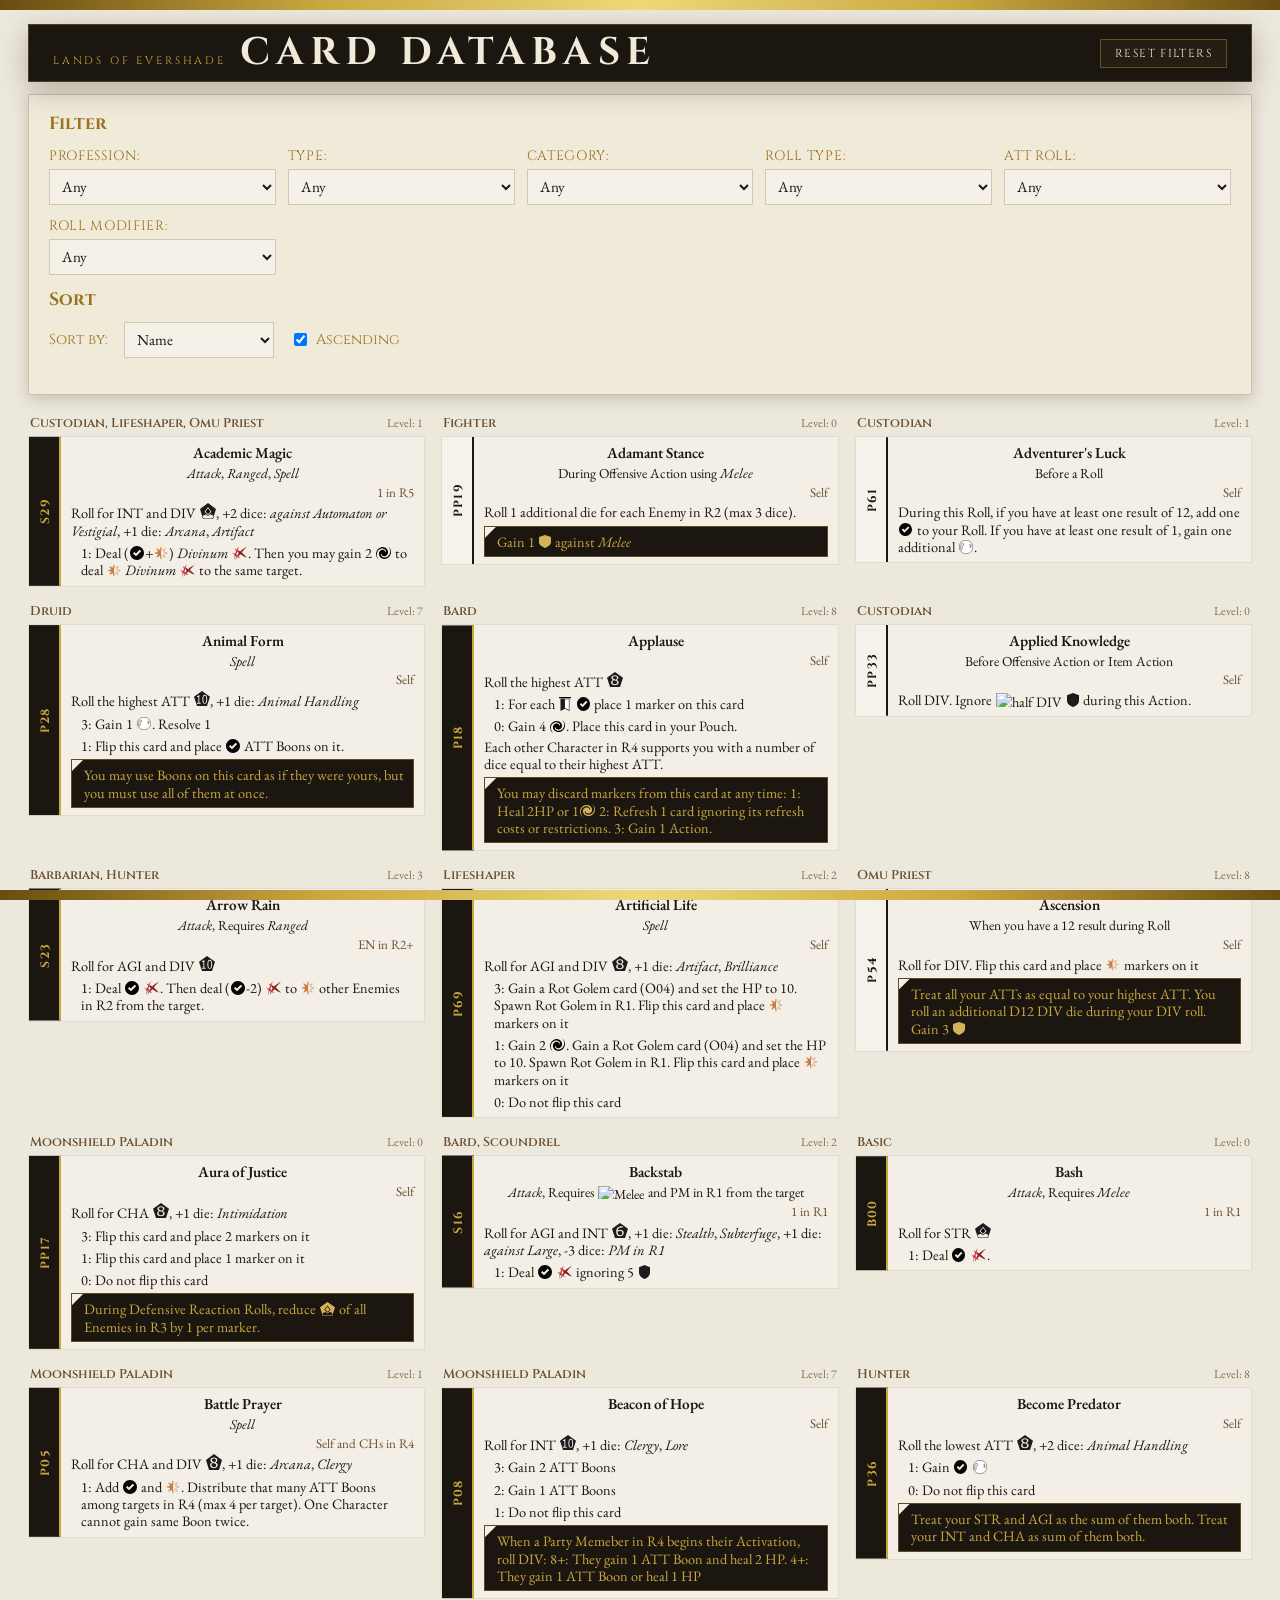
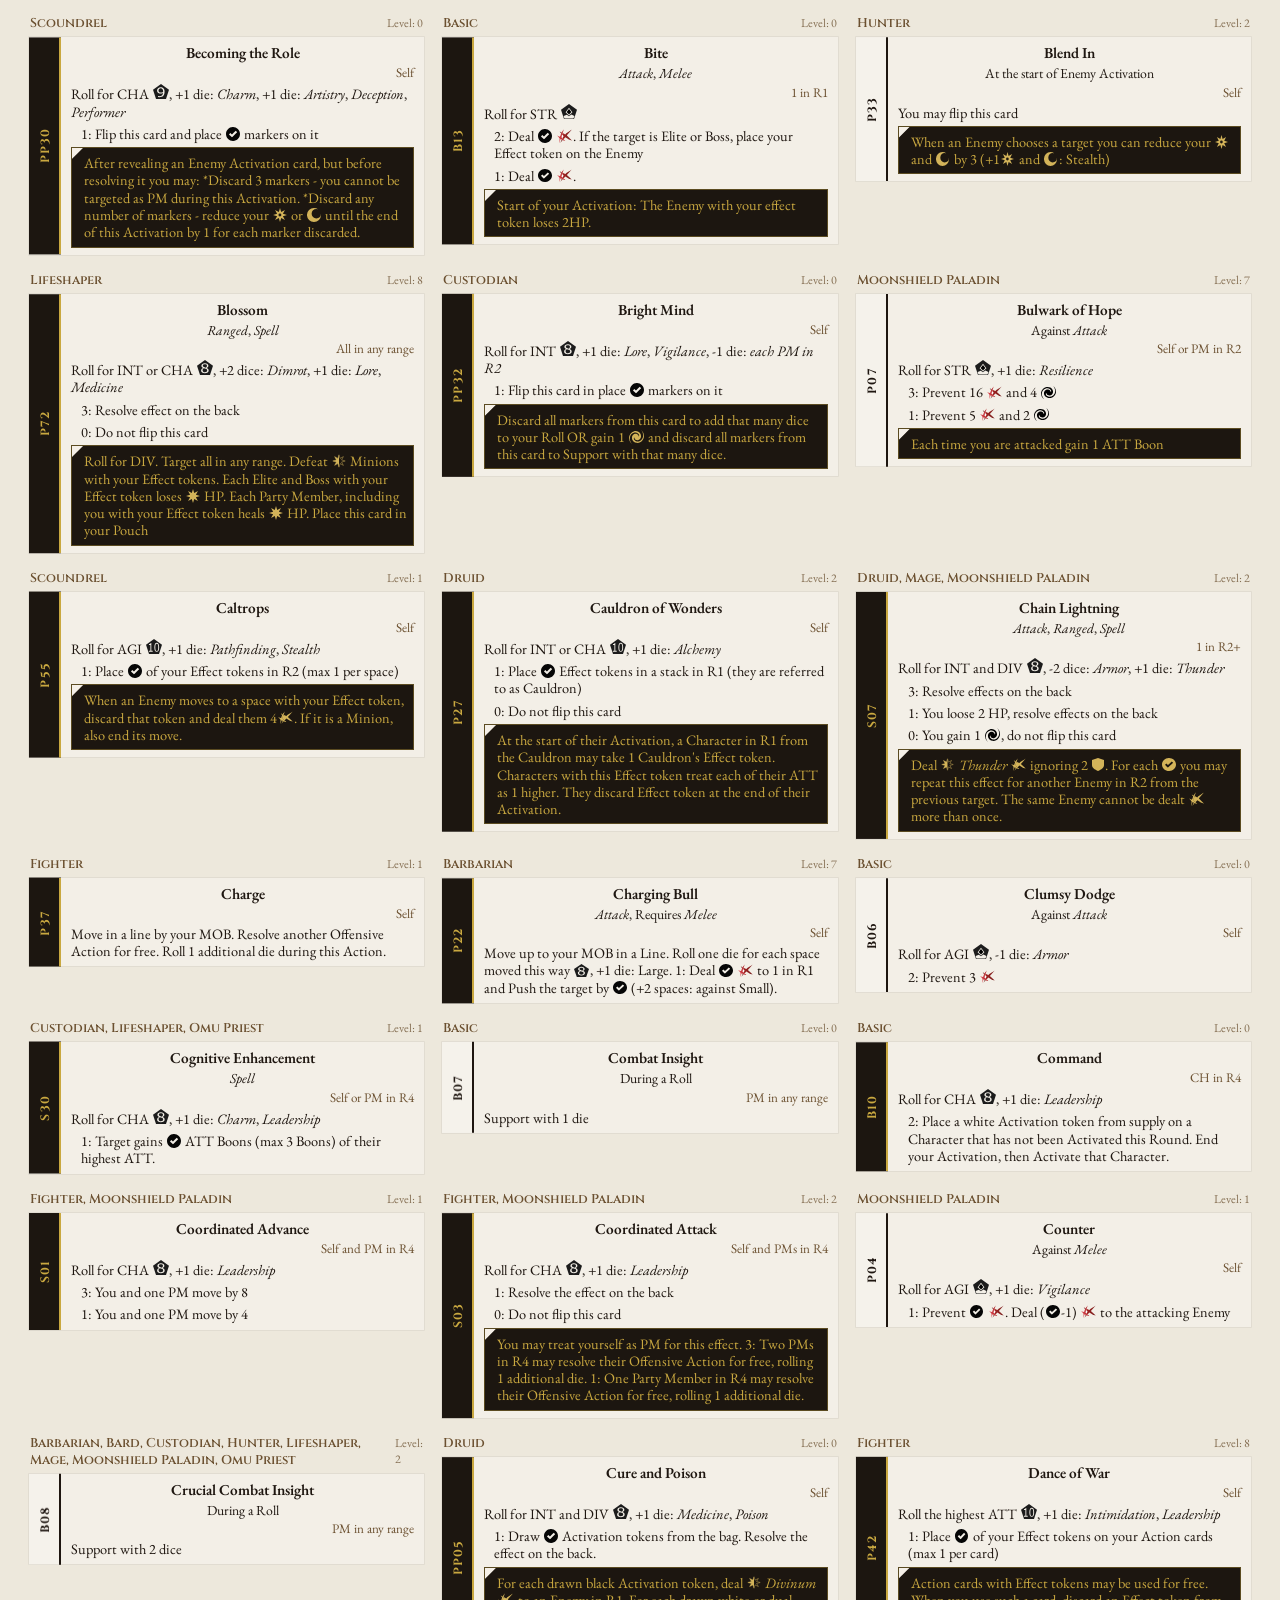
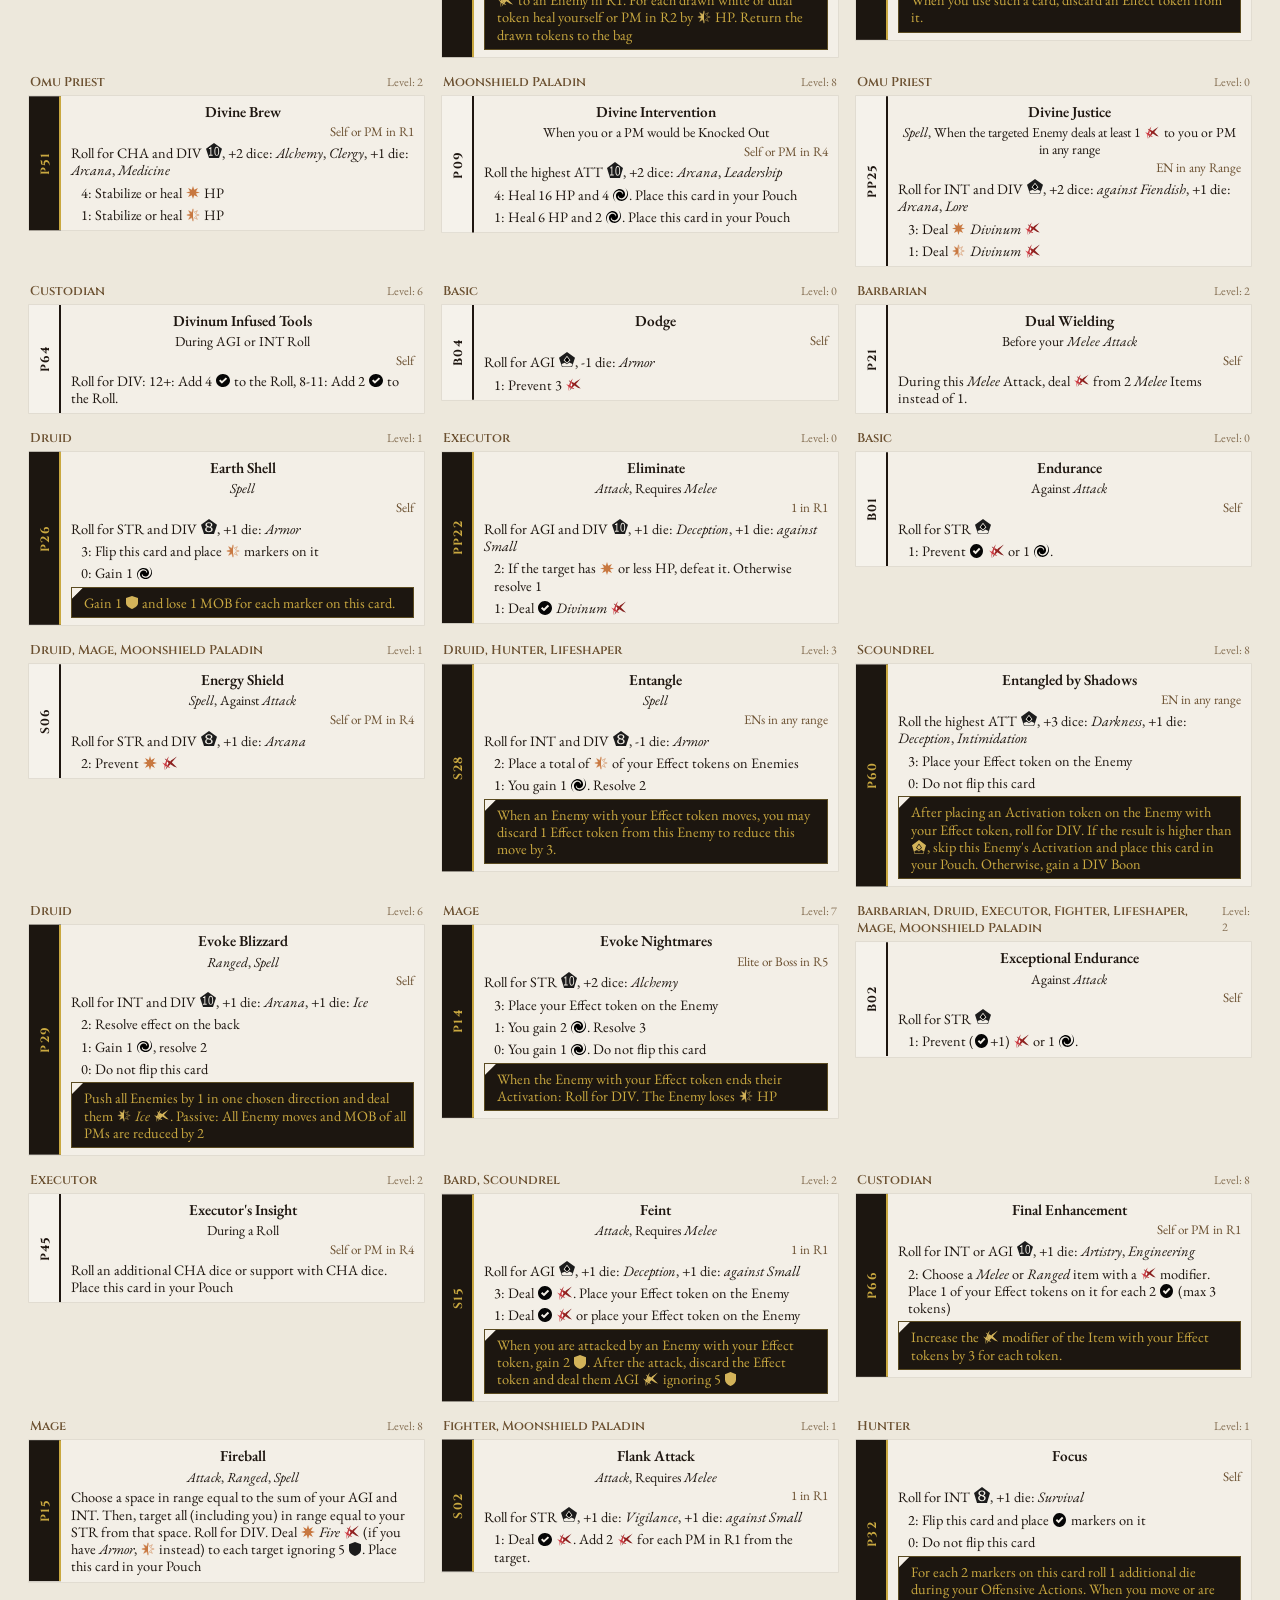
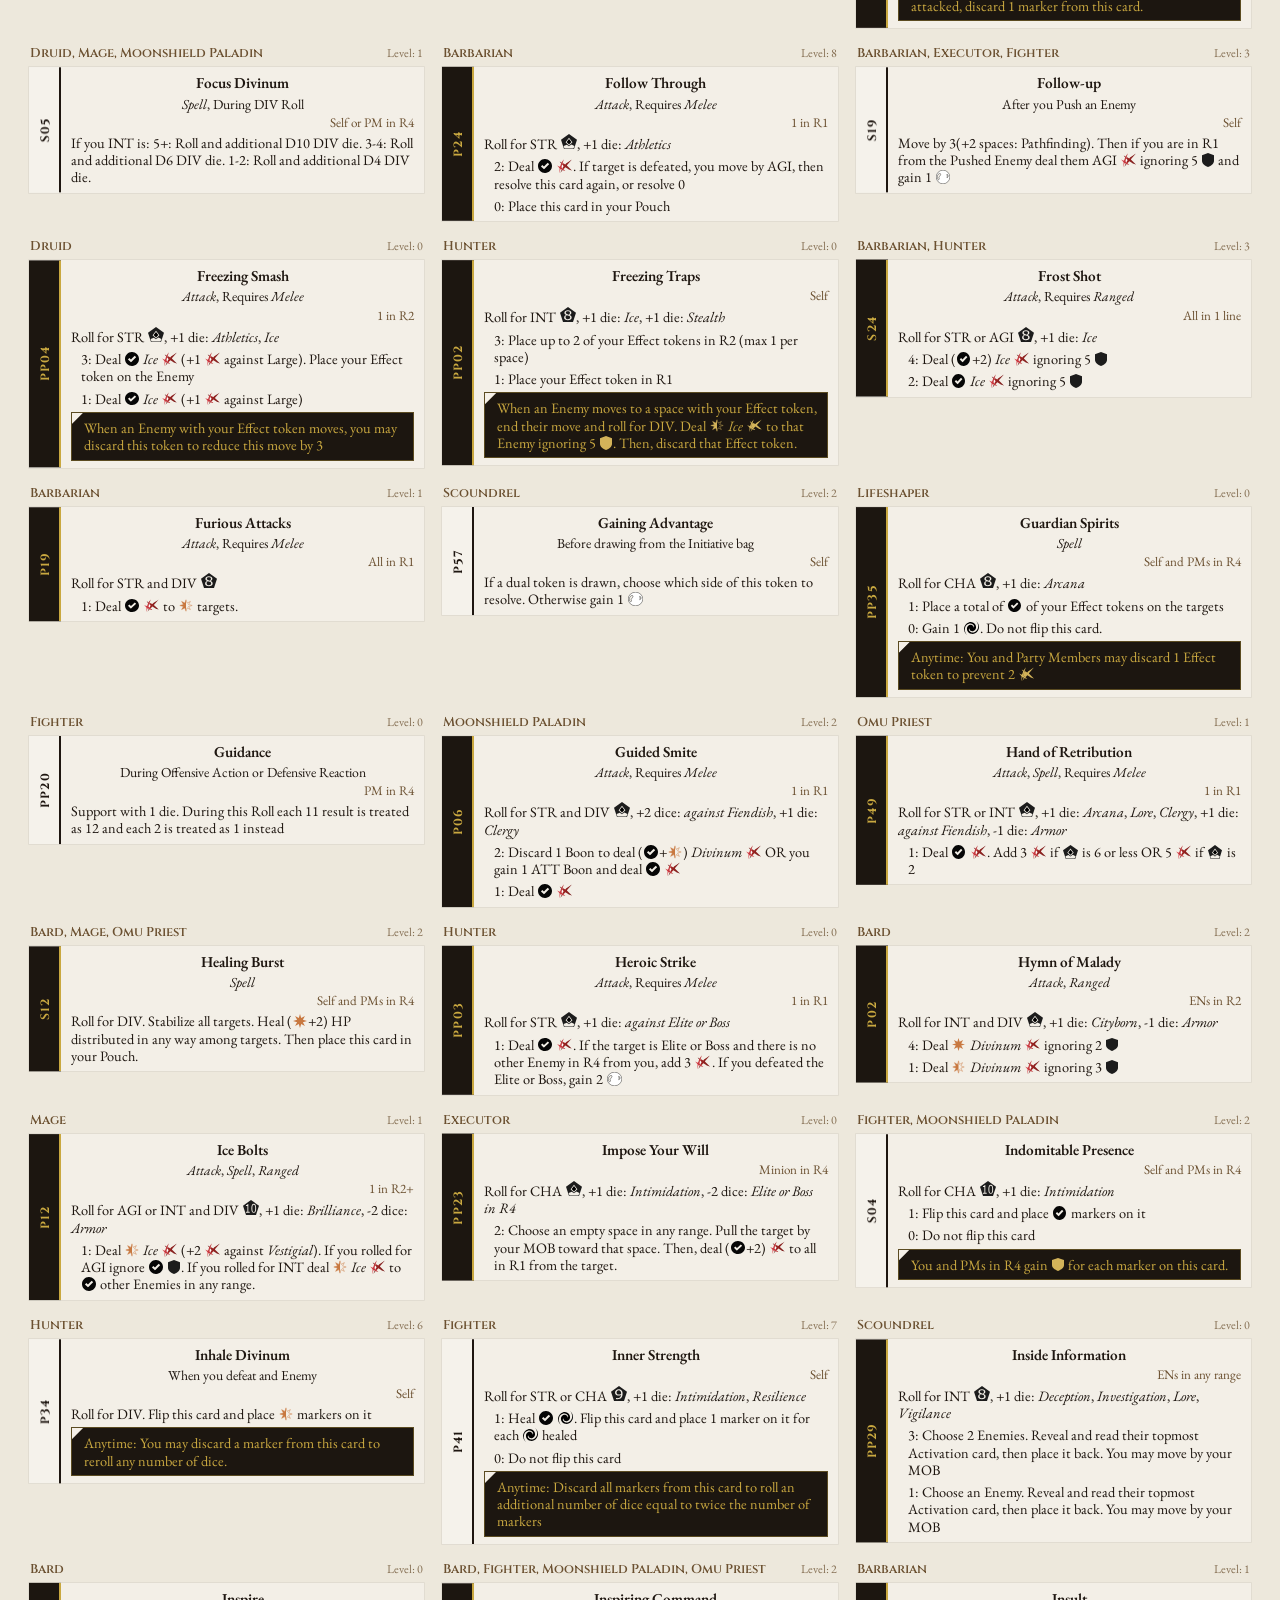
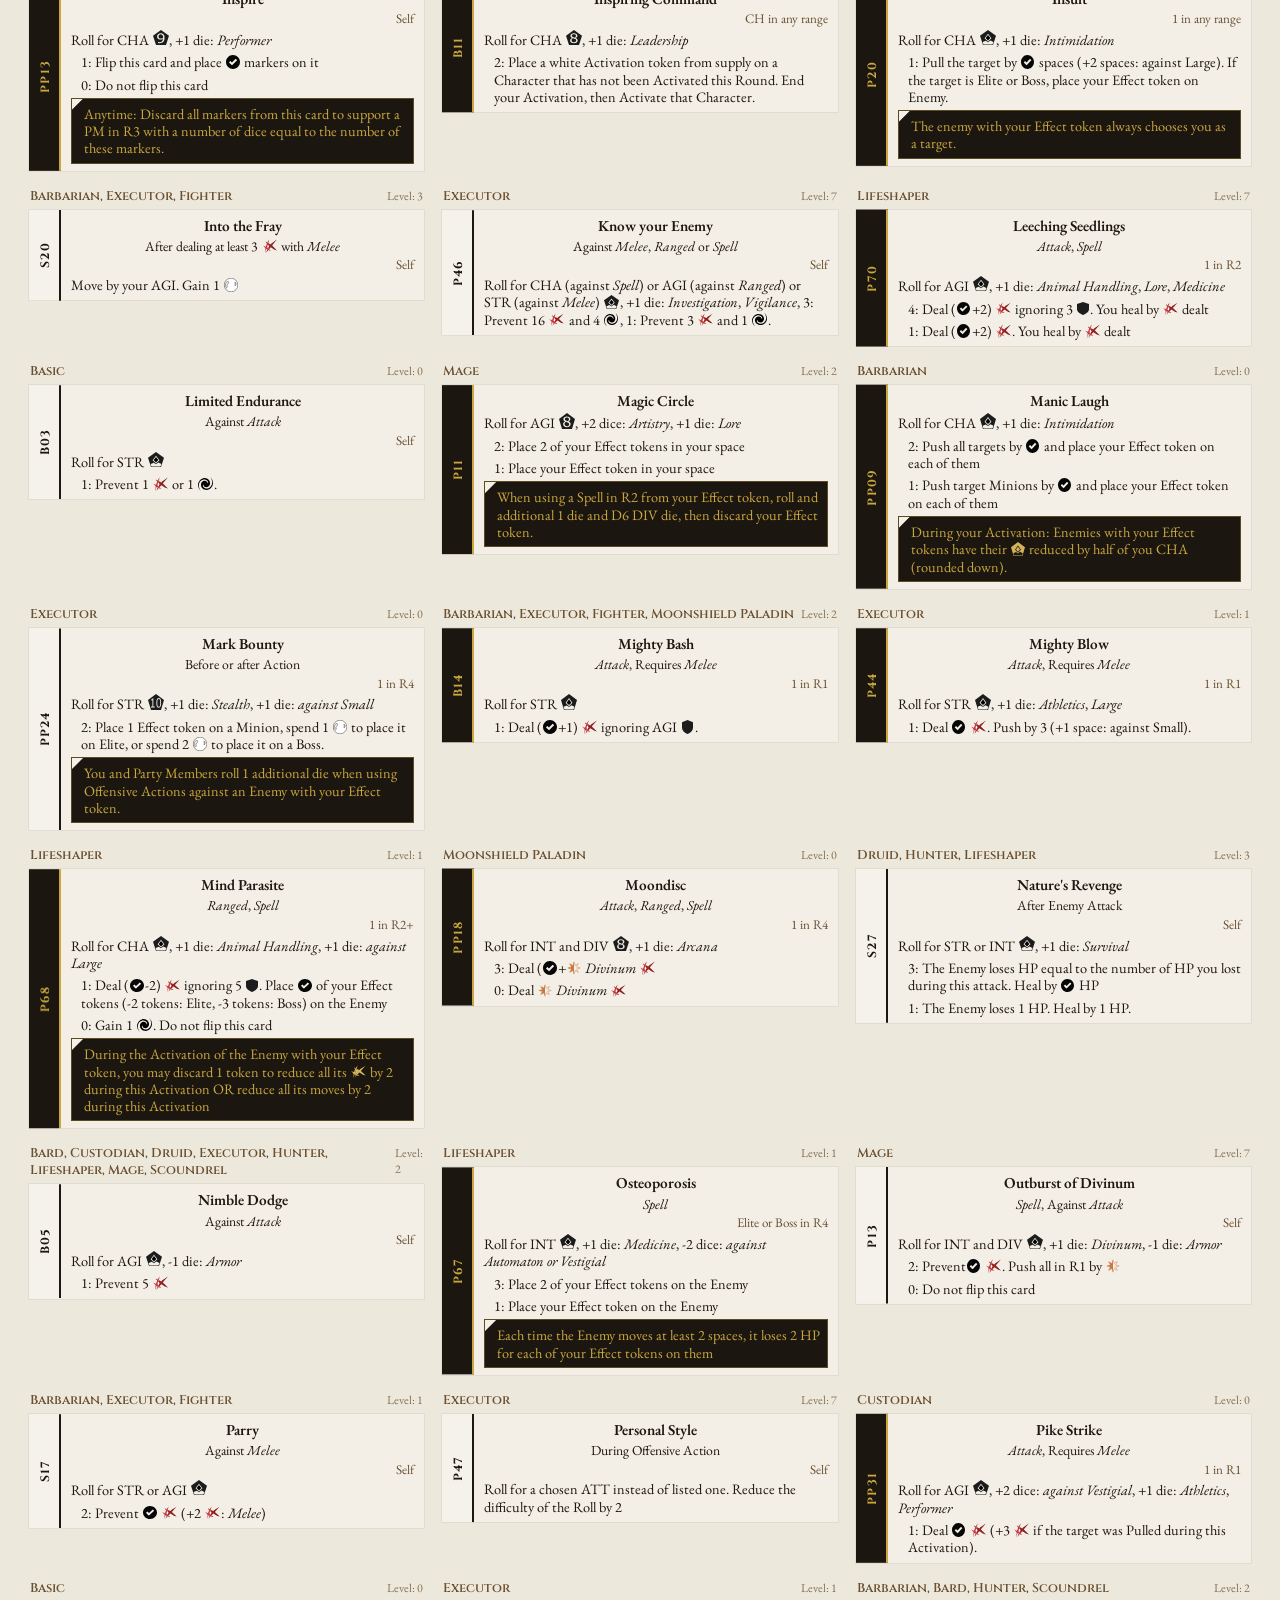
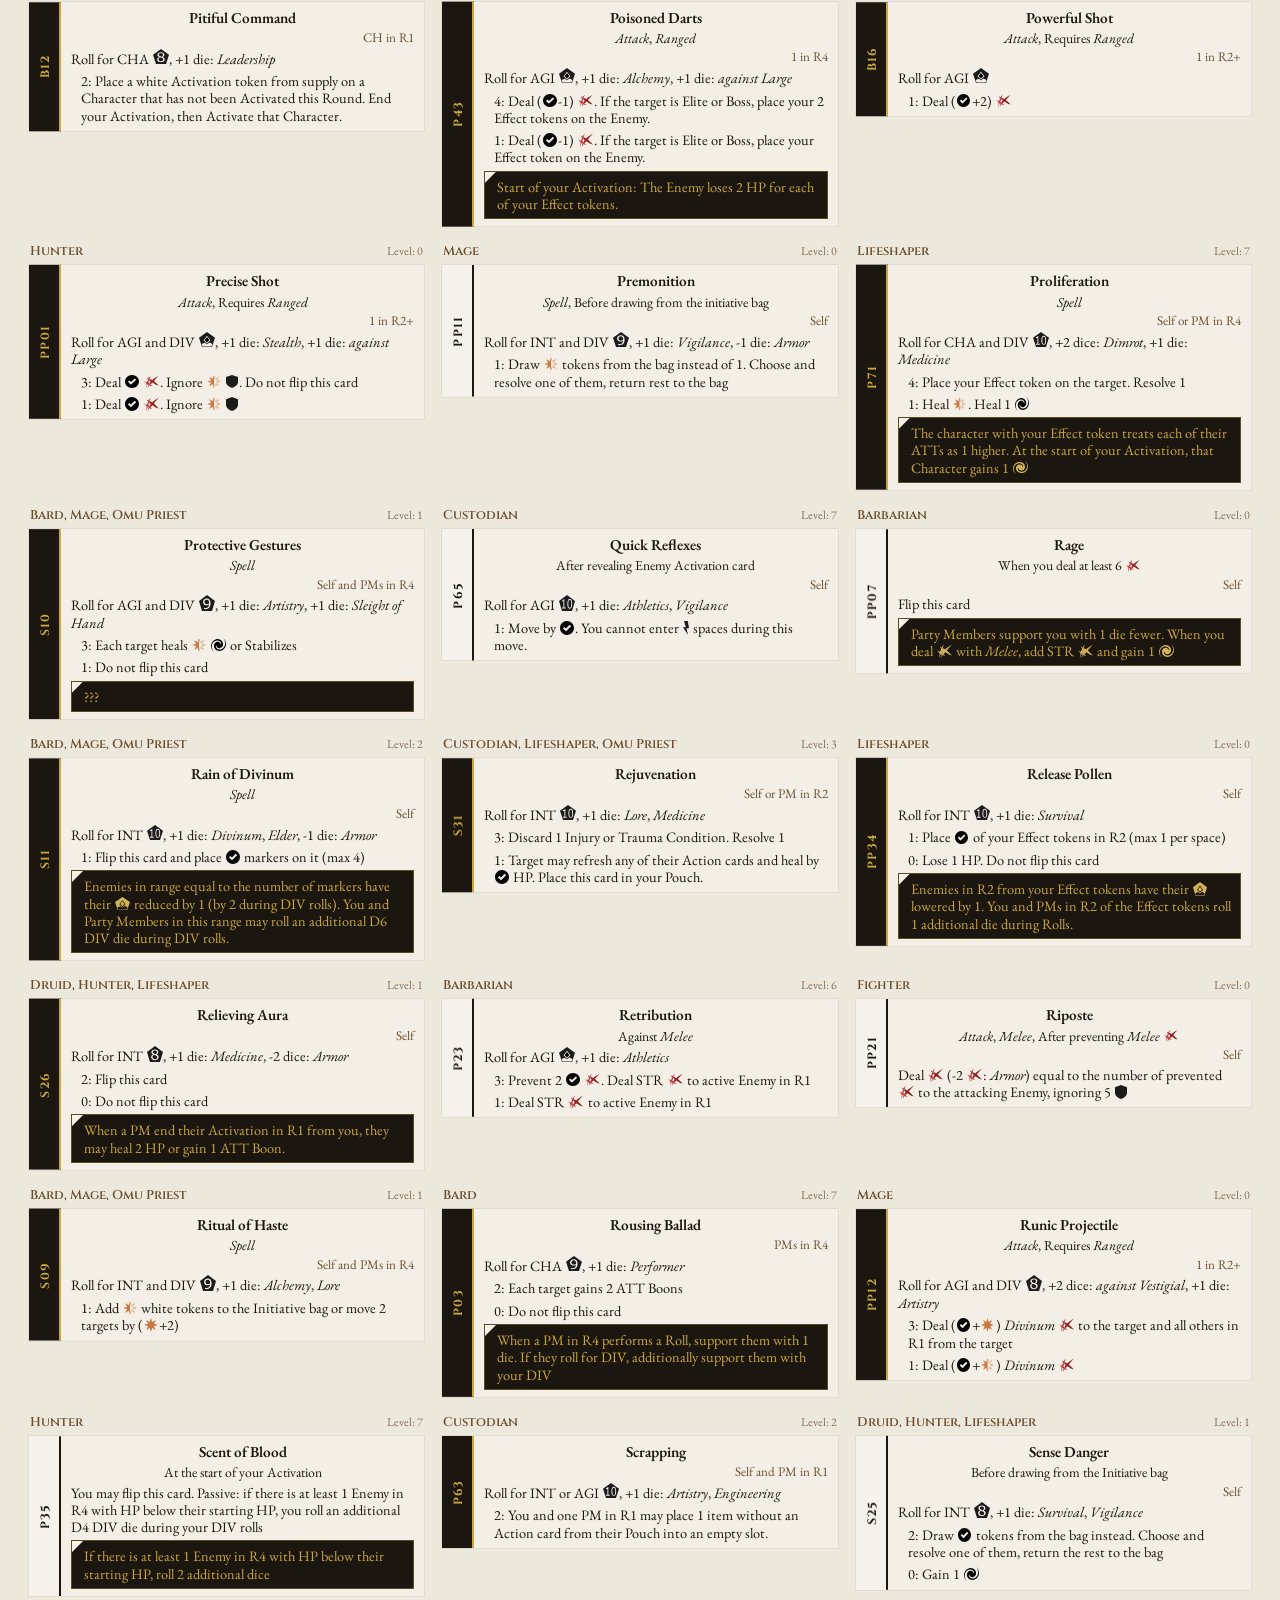
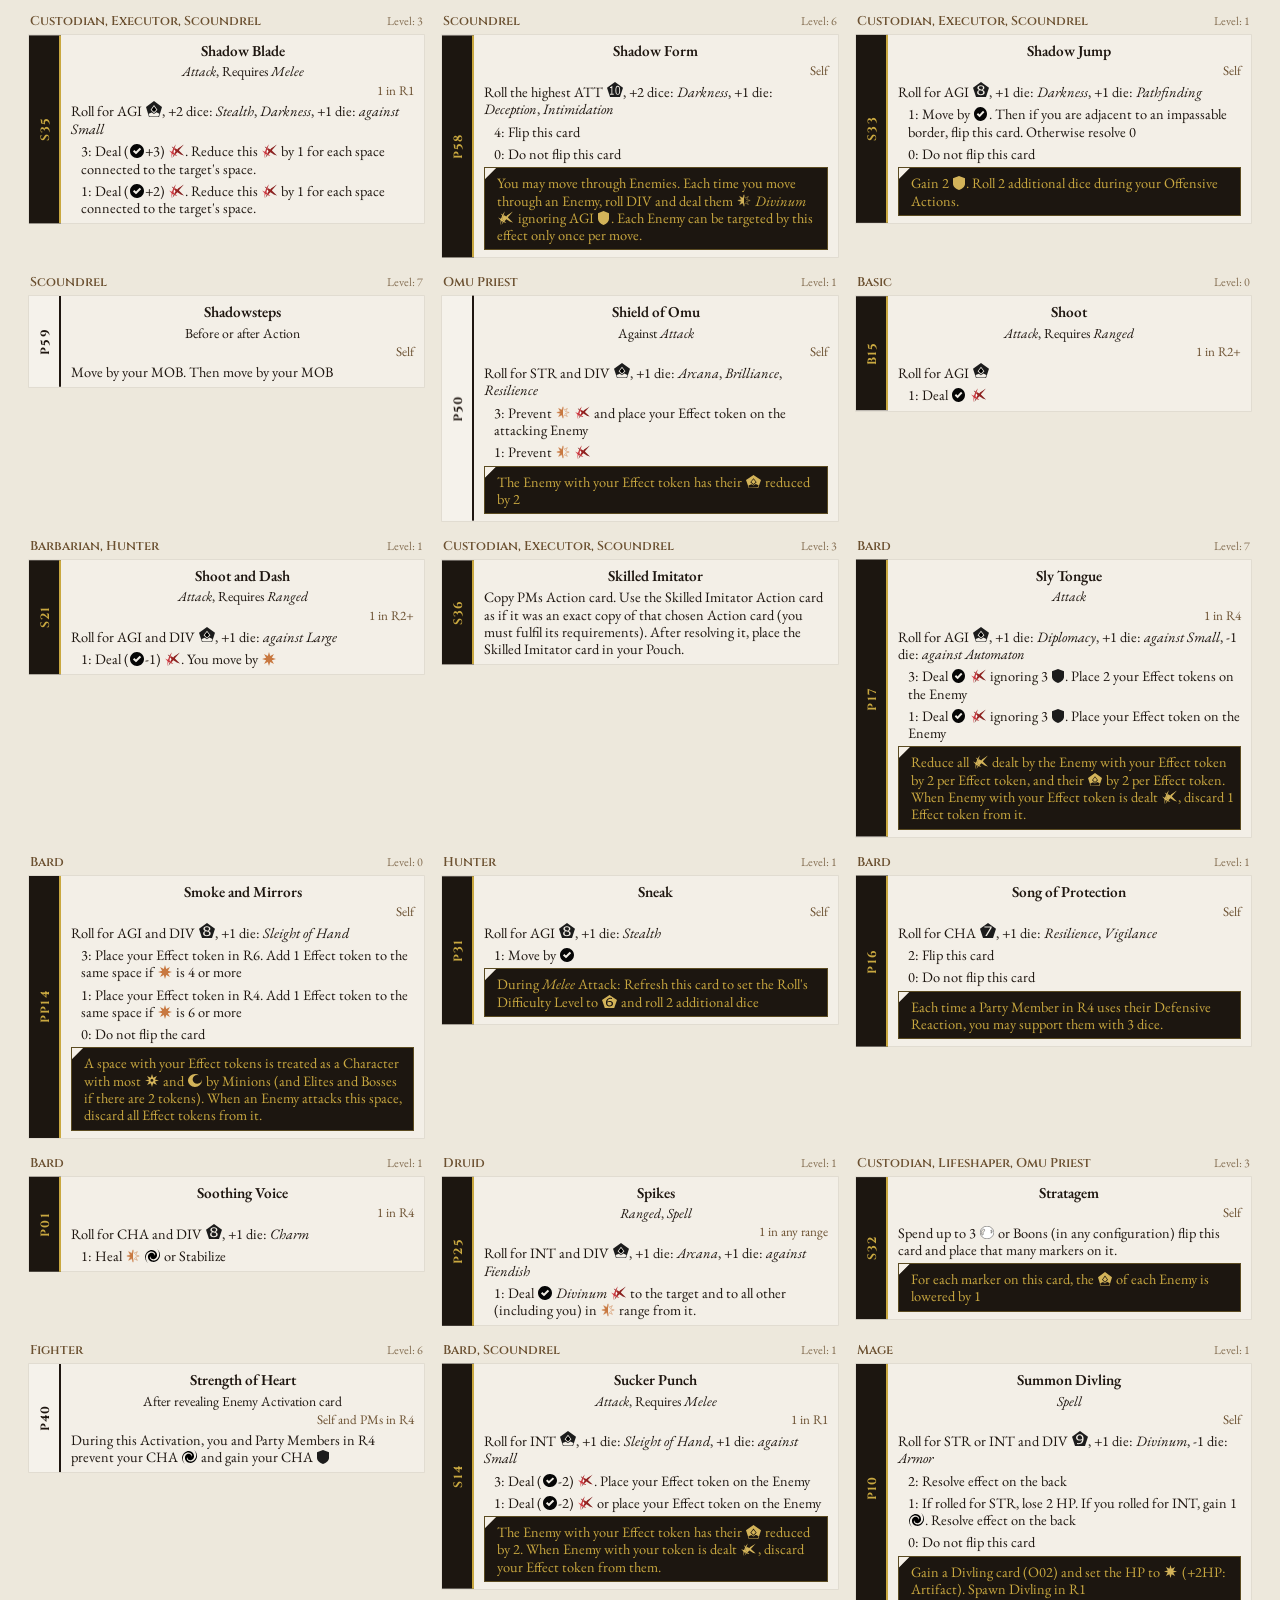
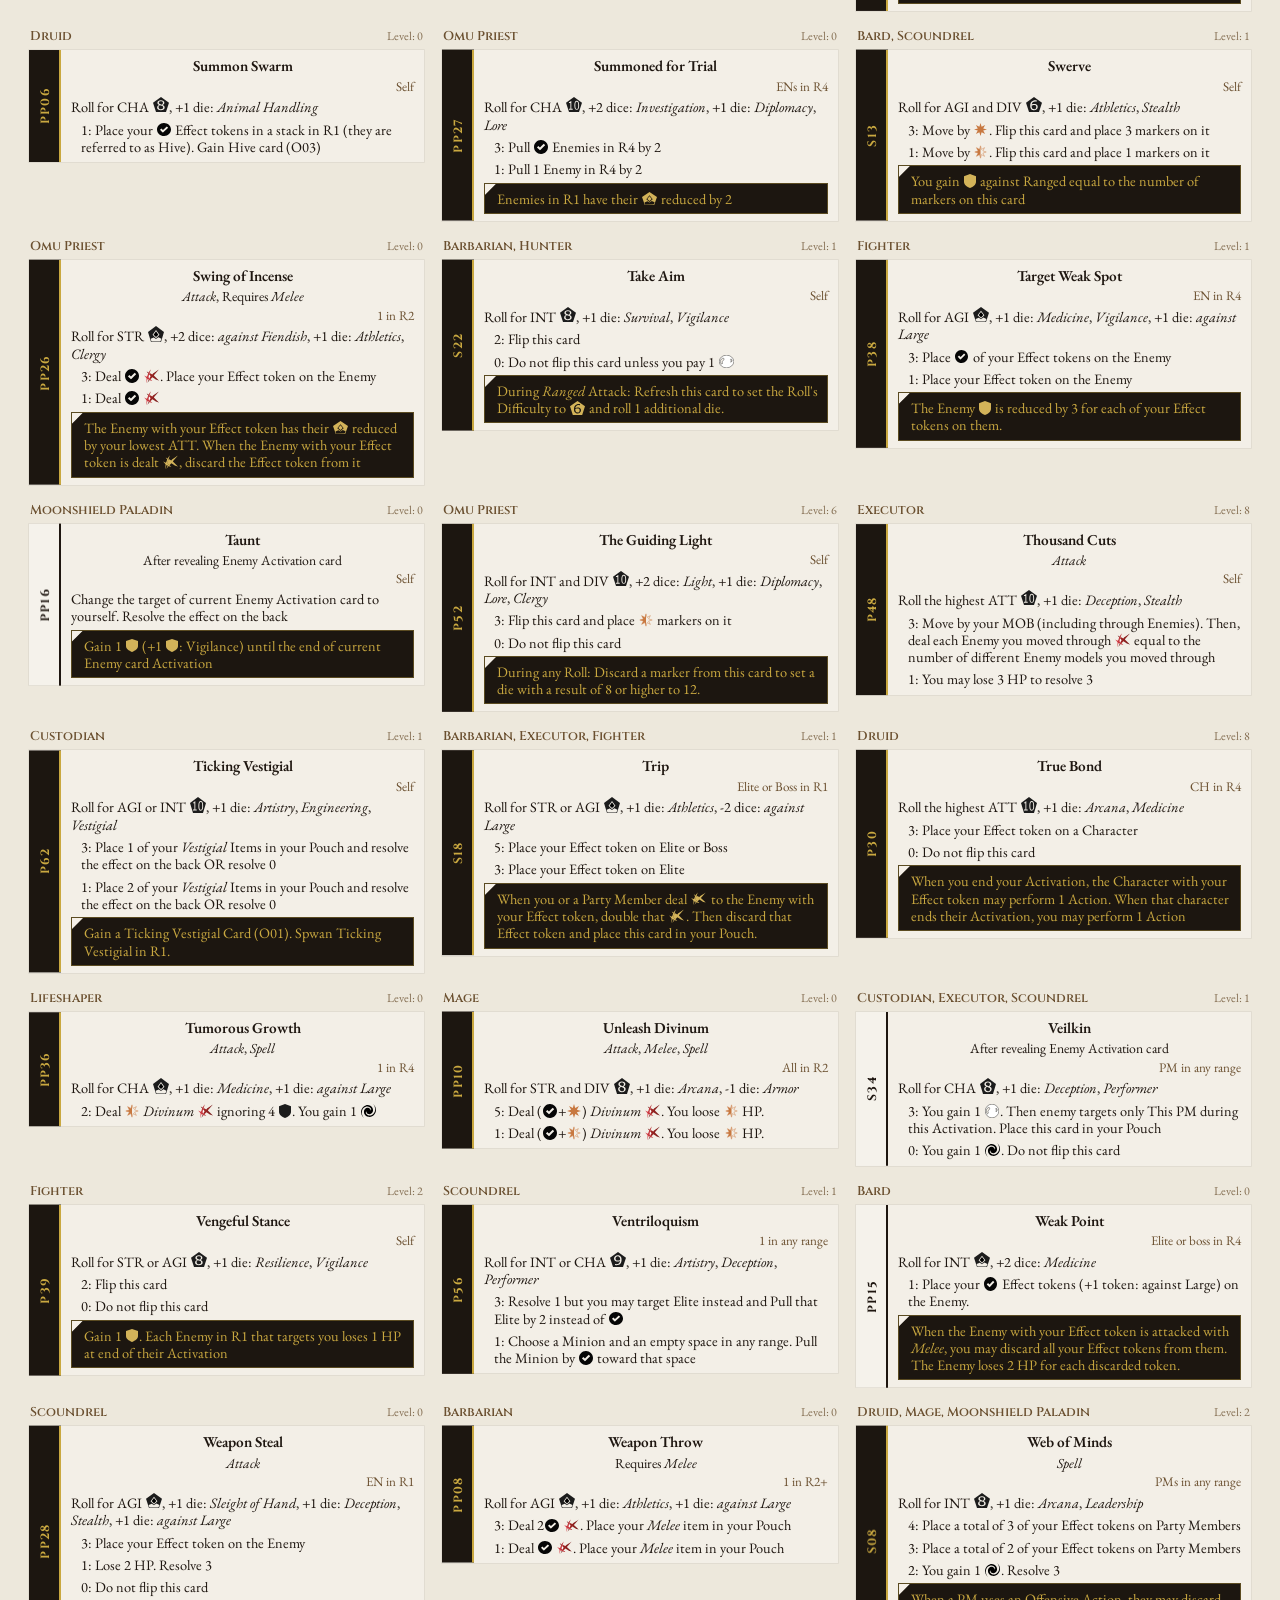
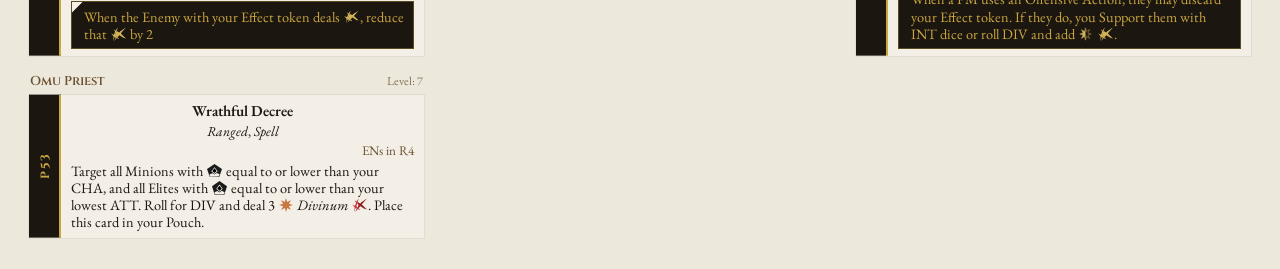
==== cardDatabase.html @ 2f939910 "Wip" ====
<!DOCTYPE html>
<html lang="en">
<head>
  <meta charset="UTF-8">
  <meta name="viewport" content="width=device-width, initial-scale=1.0">
  <title>Card Database - Lands of Evershade</title>
  <link rel="preconnect" href="https://fonts.googleapis.com">
  <link rel="preconnect" href="https://fonts.gstatic.com" crossorigin>
  <link href="https://fonts.googleapis.com/css2?family=Cinzel:wght@400;600;700&family=EB+Garamond:ital,wght@0,400;0,600;1,400&display=swap" rel="stylesheet">
  <link rel="stylesheet" href="styles.css">
</head>
<body>
  <main class="card-database-shell">
    <header class="hero">
      <div class="hero-copy">
        <p class="eyebrow">Lands of Evershade</p>
        <h1>Card Database</h1>
      </div>
      <div class="hero-actions">
        <button id="resetFiltersButton" class="ghost-button" type="button">Reset Filters</button>
      </div>
    </header>

    <section class="card-database-controls">
      <div class="controls-section">
        <h2>Filter</h2>
        <div class="filter-grid">
          <div class="filter-group">
            <label for="filterProfession">Profession:</label>
            <select id="filterProfession">
              <option value="">Any</option>
            </select>
          </div>
          <div class="filter-group">
            <label for="filterType">Type:</label>
            <select id="filterType">
              <option value="">Any</option>
              <option value="Action">Action</option>
              <option value="Reaction">Reaction</option>
            </select>
          </div>
          <div class="filter-group">
            <label for="filterCategory">Category:</label>
            <select id="filterCategory">
              <option value="">Any</option>
              <option value="Offensive">Offensive</option>
              <option value="Defensive">Defensive</option>
              <option value="Support">Support</option>
            </select>
          </div>
          <div class="filter-group">
            <label for="filterRollType">Roll Type:</label>
            <select id="filterRollType">
              <option value="">Any</option>
              <option value="div">DIV Roll</option>
              <option value="regular">Regular Roll</option>
              <option value="none">Not a Roll</option>
            </select>
          </div>
          <div class="filter-group">
            <label for="filterATT">ATT Roll:</label>
            <select id="filterATT">
              <option value="">Any</option>
              <option value="STR">STR</option>
              <option value="AGI">AGI</option>
              <option value="INT">INT</option>
              <option value="CHA">CHA</option>
            </select>
          </div>
          <div class="filter-group">
            <label for="filterModifier">Roll Modifier:</label>
            <select id="filterModifier">
              <option value="">Any</option>
            </select>
          </div>
        </div>
      </div>

      <div class="controls-section">
        <h2>Sort</h2>
        <div class="sort-group">
          <label for="sortBy">Sort by:</label>
          <select id="sortBy">
            <option value="name">Name</option>
            <option value="lockLevel">Level</option>
            <option value="profession">Profession</option>
          </select>
          <label for="sortOrder">
            <input type="checkbox" id="sortOrder" checked>
            Ascending
          </label>
        </div>
      </div>

    </section>

    <section class="card-database-content">
      <div id="cardList" class="card-list"></div>
    </section>

    <div id="errorBanner" class="error-banner hidden" role="alert"></div>
  </main>

  <script type="module" src="cardDatabase.js"></script>
</body>
</html>
---- styles.css ----
:root {
  --bg:             #EDE8DC;
  --panel:          #F0EAD8;
  --panel-strong:   #F5F0E8;
  --panel-border:   rgba(70, 48, 12, 0.22);
  --gold:           #C9A840;
  --gold-text:      #9A7220;

  --dark:           #1C1610;
  --dark-text:      #F0EAD8;
  --ink:            #1E1610;
  --muted:          #6B5030;
  --label:          #8B7040;
  --danger:         #7A2520;
  --danger-soft:    #F0D8D0;
  --selected:       #9A7220;
  --available:      #264820;
  --unavailable:    #8B7860;
  --shadow:         0 4px 16px rgba(20, 12, 4, 0.18);
  --shadow-lg:      0 8px 28px rgba(20, 12, 4, 0.26);
  --gold-bar-h:     10px;
  --action-card-width: 280px;
}

* { box-sizing: border-box; }
html {
  overflow-x: hidden;
  color-scheme: light;
  -webkit-text-size-adjust: 100%;
}

body {
  margin: 0;
  min-height: 100vh;
  font-family: 'EB Garamond', Georgia, serif;
  font-size: 16px;
  color: var(--ink);
  background: var(--bg);
  overflow-x: hidden;
}

/* Gold bars */
body::before,
body::after {
  content: "";
  position: fixed;
  left: 0;
  right: 0;
  height: var(--gold-bar-h);
  background: linear-gradient(90deg, #6A4C10 0%, #C9A840 25%, #EDD878 50%, #C9A840 75%, #6A4C10 100%);
  z-index: 200;
  pointer-events: none;
}
body::before { top: 0; }
body::after  { bottom: 0; }

button, input, textarea, select { font: inherit; }

/* App shell */
.app-shell {
  position: relative;
  z-index: 1;
  max-width: 1600px;
  margin: 0 auto;
  padding: calc(var(--gold-bar-h) + 14px) clamp(14px, 2.5vw, 28px) calc(var(--gold-bar-h) + 20px);
}

/* Hero */
.hero {
  display: flex;
  justify-content: space-between;
  gap: 18px;
  align-items: center;
  margin-bottom: 12px;
  padding: 7px clamp(14px, 3vw, 24px);
  background: var(--dark);
  border: 1px solid rgba(201, 168, 64, 0.28);
  box-shadow: var(--shadow-lg);
  overflow: hidden;
  animation: rise-in 500ms ease-out both;
}

.eyebrow {
  margin: 0 0 3px;
  font-family: 'Cinzel', serif;
  font-size: 0.68rem;
  text-transform: uppercase;
  letter-spacing: 0.26em;
  color: var(--gold);
  font-weight: 400;
}

h1, h2, h3 {
  margin: 0;
  font-family: 'Cinzel', serif;
  line-height: 1.1;
}

h1 {
  font-size: clamp(1.5rem, 3vw, 2.4rem);
  color: var(--dark-text);
  text-transform: uppercase;
  letter-spacing: 0.16em;
  font-weight: 700;
}

.hero-copy {
  display: flex;
  align-items: baseline;
  gap: 14px;
}

.hero-actions {
  display: flex;
  flex-wrap: wrap;
  gap: 10px;
  justify-content: flex-end;
  align-items: center;
  min-width: 200px;
}

/* Toolbar buttons */
.ghost-button {
  padding: 6px 14px;
  border: 1px solid rgba(201, 168, 64, 0.38);
  background: rgba(201, 168, 64, 0.06);
  color: var(--dark-text);
  font-family: 'Cinzel', serif;
  font-size: 0.72rem;
  letter-spacing: 0.12em;
  text-transform: uppercase;
  border-radius: 1px;
  cursor: pointer;
  transition: background 130ms ease, border-color 130ms ease;
}

.ghost-button:hover:not(:disabled),
.ghost-button:focus-visible:not(:disabled) {
  background: rgba(201, 168, 64, 0.16);
  border-color: var(--gold);
  outline: none;
}

.ghost-button:disabled {
  opacity: 0.38;
  cursor: not-allowed;
}

/* Error banner */
.error-banner {
  margin-bottom: 12px;
  padding: 10px 14px;
  background: var(--danger-soft);
  color: var(--danger);
  border: 1px solid rgba(122, 37, 32, 0.2);
  font-family: 'EB Garamond', serif;
}

/* Board */
.board {
  display: grid;
  grid-template-columns: minmax(300px, 1.08fr) minmax(280px, 0.92fr) minmax(300px, 1fr);
  gap: 12px;
  align-items: start;
}

/* Panel */
.panel {
  background: var(--panel);
  border: 1px solid var(--panel-border);
  box-shadow: var(--shadow);
  animation: rise-in 580ms ease-out both;
}

.panel-header {
  padding: 7px 14px;
  background: var(--dark);
  border-bottom: 1px solid rgba(201, 168, 64, 0.18);
}

.panel-header h2 {
  font-size: 0.82rem;
  letter-spacing: 0.2em;
  color: var(--dark-text);
  text-transform: uppercase;
  font-weight: 600;
  margin: 0;
}

.panel-body {
  padding: 10px 12px 16px;
}

/* Stack and choice grid */
.stack {
  display: grid;
  gap: 8px;
}

.choice-grid {
  display: grid;
  gap: 6px;
}

.choice-grid.two-up {
  grid-template-columns: repeat(2, minmax(0, 1fr));
}

.choice-grid.three-one {
  grid-template-columns: minmax(0, 3fr) minmax(110px, 1fr);
}

/* Choice buttons */
.choice-button {
  display: grid;
  gap: 3px;
  width: 100%;
  padding: 9px 11px;
  text-align: left;
  border: 1px solid var(--panel-border);
  background: var(--panel-strong);
  color: var(--ink);
  cursor: pointer;
  transition: border-color 130ms ease, background 130ms ease;
  border-radius: 1px;
}

.choice-button:hover:not(:disabled),
.choice-button:focus-visible:not(:disabled) {
  border-color: rgba(201, 168, 64, 0.5);
  background: #FAF4E6;
  outline: none;
}

.choice-button:disabled {
  opacity: 0.48;
  cursor: not-allowed;
}

.choice-label {
  font-family: 'Cinzel', serif;
  font-size: 0.62rem;
  text-transform: uppercase;
  letter-spacing: 0.2em;
  color: var(--gold-text);
  font-weight: 400;
}

.choice-main {
  font-family: 'EB Garamond', serif;
  font-size: 1rem;
  font-weight: 600;
  line-height: 1.25;
  white-space: pre-line;
  color: var(--ink);
}

.choice-detail {
  font-family: 'EB Garamond', serif;
  color: var(--muted);
  font-size: 0.88rem;
  line-height: 1.3;
  white-space: pre-line;
}

.choice-button.is-empty {
  border-color: rgba(201, 168, 64, 0.45);
}

/* Accent / selected: dark band style like handbook section headers */
.choice-button.is-accent {
  background: var(--dark);
  border-color: rgba(201, 168, 64, 0.32);
}
.choice-button.is-accent .choice-label  { color: var(--gold); }
.choice-button.is-accent .choice-main   { color: var(--dark-text); }
.choice-button.is-accent .choice-detail { color: rgba(240, 234, 216, 0.62); }
.choice-button.is-accent:hover:not(:disabled) {
  background: #28201A;
  border-color: var(--gold);
}

/* Summary */
.summary-grid { display: grid; gap: 8px; }

.summary-card,
.tree-card,
.stat-card {
  border: 1px solid var(--panel-border);
  background: var(--panel-strong);
}

.summary-card { padding: 11px 12px; }

.summary-card h3 {
  font-family: 'Cinzel', serif;
  font-size: 0.72rem;
  letter-spacing: 0.2em;
  text-transform: uppercase;
  color: var(--gold-text);
  font-weight: 600;
  margin-bottom: 8px;
  padding-bottom: 5px;
  border-bottom: 1px solid rgba(201, 168, 64, 0.22);
}

.summary-stat-group {
  display: grid;
  gap: 6px;
}

.summary-stat-group + .summary-stat-group {
  margin-top: 10px;
  padding-top: 10px;
  border-top: 1px solid rgba(201, 168, 64, 0.16);
}

/* Stat grid */
.stat-grid {
  display: grid;
  gap: 6px;
  grid-template-columns: repeat(4, minmax(0, 1fr));
}

.stat-card {
  padding: 9px 6px;
  text-align: center;
  background: var(--dark);
}

.stat-value {
  font-family: 'Cinzel', serif;
  font-size: 1.25rem;
  font-weight: 700;
  color: var(--gold);
  margin-bottom: 2px;
}

.stat-card.is-over-limit {
  border-color: rgba(122, 37, 32, 0.55);
  background: #2A1210;
}

.stat-card.is-over-limit .stat-value {
  color: #E05050;
}

.stat-card.is-over-limit .stat-label {
  color: rgba(224, 80, 80, 0.65);
}

.stat-label {
  font-family: 'Cinzel', serif;
  color: rgba(240, 234, 216, 0.55);
  font-size: 0.64rem;
  text-transform: uppercase;
  letter-spacing: 0.12em;
}

.list-block {
  display: grid;
  gap: 5px;
  margin: 0; padding: 0;
  list-style: none;
}

.free-upgrades-chip {
  display: inline-block;
  margin-bottom: 8px;
  padding: 4px 10px;
  background: rgba(201, 168, 64, 0.12);
  border: 1px solid rgba(201, 168, 64, 0.38);
  color: var(--gold-text);
  font-family: 'Cinzel', serif;
  font-size: 0.68rem;
  text-transform: uppercase;
  letter-spacing: 0.14em;
  font-weight: 600;
}

.list-item {
  display: flex;
  gap: 8px;
  align-items: center;
  padding: 6px 9px;
  background: rgba(255, 255, 255, 0.32);
  border: 1px solid rgba(70, 48, 12, 0.1);
  font-family: 'EB Garamond', serif;
  font-size: 0.94rem;
  line-height: 1.35;
  color: var(--ink);
}

.item-preview {
  display: flex;
  gap: 8px;
  align-items: center;
  width: 100%;
  min-width: 0;
  padding: 6px 9px;
  background: rgba(255, 255, 255, 0.32);
  border: 1px solid rgba(70, 48, 12, 0.1);
}

.item-details {
  flex: 1;
  min-width: 0;
  display: grid;
  gap: 3px;
  align-content: center;
}

.item-name,
.item-keywords {
  overflow-wrap: anywhere;
}

.item-passive {
  padding: 3px 8px;
  background: rgba(255, 255, 255, 0.72);
  border: 1px solid rgba(70, 48, 12, 0.12);
  font-family: 'EB Garamond', serif;
  font-size: 0.84rem;
  color: var(--ink);
  text-align: center;
  line-height: 1.2;
  overflow-wrap: anywhere;
}

.item-effect {
  flex-shrink: 0;
  width: 260px;
}

/* Action Card Categories */
.action-category-group {
  margin-bottom: 12px;
}

.action-category-group:last-child {
  margin-bottom: 0;
}

.action-category-title {
  font-family: 'Cinzel', serif;
  font-size: 0.66rem;
  text-transform: uppercase;
  letter-spacing: 0.16em;
  color: var(--gold-text);
  font-weight: 600;
  margin: 0 0 6px 0;
  padding-bottom: 4px;
  border-bottom: 1px solid rgba(201, 168, 64, 0.22);
}

.action-list {
  display: grid;
  gap: 5px;
  margin: 0;
  padding: 0;
  list-style: none;
}

.action-list-item {
  padding: 0;
}

/* Action card full layout (inline in Action Cards list) */
.action-card-full {
  display: flex;
  width: 100%;
  border: 1px solid rgba(70, 48, 12, 0.1);
  border-radius: 1px;
  background: rgba(255, 255, 255, 0.32);
  overflow: visible;
  font-size: 1rem;
  font-weight: 400;
  line-height: 1.2;
  color: var(--ink);
}

.action-card-id {
  flex-shrink: 0;
  padding: 8px;
  font-family: 'Cinzel', serif;
  font-size: 0.75rem;
  font-weight: 700;
  text-transform: uppercase;
  letter-spacing: 0.1em;
  display: flex;
  align-items: center;
  justify-content: center;
  width: 32px;
  text-align: center;
  writing-mode: vertical-rl;
  transform: rotate(180deg);
}

.action-card-id.is-action {
  background: var(--dark);
  color: var(--gold);
  box-shadow: inset 2px 0 0 var(--gold);
}

.action-card-id.is-reaction {
  background: rgba(255, 255, 255, 0.18);
  color: var(--ink);
  box-shadow: inset 2px 0 0 var(--ink);
}

.action-card-body {
  flex: 1;
  padding: 7px 10px;
  display: grid;
  gap: 3px;
  min-width: 0;
}

.action-card-name {
  font-family: 'EB Garamond', serif;
  font-size: 0.95rem;
  font-weight: 600;
  text-align: center;
  color: var(--ink);
  line-height: 1.2;
}

.action-card-meta {
  font-family: 'EB Garamond', serif;
  font-size: 0.86rem;
  color: var(--ink);
  text-align: center;
  line-height: 1.2;
}

.keyword-token,
.skill-token {
  font-style: italic;
}
.action-card-target {
  font-family: 'EB Garamond', serif;
  font-size: 0.82rem;
  color: var(--muted);
  text-align: right;
  line-height: 1.2;
}

.action-card-roll,
.action-card-desc,
.folded-effect-text,
.action-card-outcome {
  font-family: 'EB Garamond', serif;
  font-size: 0.9rem;
  font-style: normal;
  font-weight: 400;
  text-align: left;
  line-height: 1.2;
}

.action-card-desc {
  color: var(--ink);
}

.folded-effect-text {
  position: relative;
  overflow: hidden;
  background: var(--dark);
  color: var(--gold);
  border: 1px solid rgba(201, 168, 64, 0.36);
  padding: 6px 6px 6px 12px;
  overflow-wrap: anywhere;
}

.folded-effect-text::before {
  content: "";
  position: absolute;
  left: -1px;
  top: -1px;
  width: 13px;
  height: 13px;
  background: linear-gradient(315deg, rgba(201, 168, 64, 0.14) 0 46%, var(--panel-strong) 52% 100%);
  clip-path: polygon(0 0, 0 100%, 100% 0);
  box-shadow: 1px 1px 0 rgba(201, 168, 64, 0.26);
}

.folded-effect-text::after {
  content: "";
  position: absolute;
  left: 0;
  top: 0;
  width: 13px;
  height: 13px;
  background: linear-gradient(315deg, transparent 0 44%, rgba(28, 22, 16, 0.72) 48% 52%, transparent 56% 100%);
  pointer-events: none;
}

.action-card-back {
  margin-top: 2px;
}

.action-card-roll {
  color: var(--ink);
}

.action-card-difficulty {
  display: inline-flex;
  align-items: center;
  margin-left: 4px;
}

.action-card-difficulty-icon {
  display: block;
  width: 1rem;
  height: auto;
}

.action-card-inline-icon {
  display: inline-block;
  height: 0.95em;
  width: auto;
  vertical-align: -0.12em;
  margin: 0 0.08em;
}

.folded-effect-text .action-card-inline-icon {
  filter: brightness(0) saturate(100%) invert(72%) sepia(31%) saturate(642%) hue-rotate(7deg) brightness(95%) contrast(89%);
}
.action-card-outcome {
  color: var(--ink);
  margin-top: 2px;
  padding-left: 10px;
}

/* Action card mention with tooltip (in tree version lines) */
.action-card-mention {
  position: relative;
  display: inline;
  cursor: default;
  border-bottom: 1px dotted currentColor;
}

.action-card-mention-tooltip {
  position: absolute;
  left: 0;
  top: calc(100% + 4px);
  z-index: 50;
  width: var(--action-card-width, 280px);
  max-width: calc(100vw - 24px);
  background: var(--panel);
  color: var(--ink);
  font-family: 'EB Garamond', serif;
  font-size: 1rem;
  font-style: normal;
  font-weight: 400;
  line-height: normal;
  letter-spacing: normal;
  text-transform: none;
  pointer-events: none;
  opacity: 0;
  transform: translateY(4px);
  transition: opacity 120ms ease, transform 120ms ease;
  box-shadow: var(--shadow-lg);
}

.action-card-mention:hover .action-card-mention-tooltip {
  opacity: 1;
  transform: translateY(0);
}

.action-card-prob {
  position: relative;
  cursor: default;
  opacity: 0.7;
  border-bottom: 1px dotted currentColor;
  font-size: 0.87em;
}

.action-card-prob-tooltip {
  position: absolute;
  left: 0;
  bottom: calc(100% + 4px);
  z-index: 50;
  min-width: 100px;
  background: var(--dark);
  color: var(--dark-text);
  padding: 5px 8px;
  font-family: 'EB Garamond', serif;
  font-size: 0.8rem;
  line-height: 1.5;
  white-space: nowrap;
  pointer-events: none;
  opacity: 0;
  transform: translateY(4px);
  transition: opacity 120ms ease, transform 120ms ease;
  box-shadow: var(--shadow-lg);
  border-radius: 2px;
}

.action-card-prob-tooltip-total {
  font-weight: 700;
  margin-bottom: 2px;
}

.action-card-prob:hover .action-card-prob-tooltip {
  opacity: 1;
  transform: translateY(0);
}

/* Trees */
.tree-stack { display: grid; gap: 10px; }

.tree-card { padding: 11px 12px; }

.tree-title-row {
  display: flex;
  justify-content: space-between;
  gap: 12px;
  align-items: baseline;
  margin-bottom: 8px;
}

.tree-title-row h3 {
  font-family: 'Cinzel', serif;
  font-size: 0.78rem;
  letter-spacing: 0.18em;
  text-transform: uppercase;
  color: var(--gold-text);
  font-weight: 600;
}

.tree-type {
  color: var(--label);
  font-family: 'Cinzel', serif;
  font-size: 0.62rem;
  text-transform: uppercase;
  letter-spacing: 0.16em;
}

.tree-level {
  padding: 6px 0;
  border-top: 1px solid rgba(70, 48, 12, 0.1);
  display: flex;
  gap: 8px;
  align-items: flex-start;
}
.tree-level:first-of-type { border-top: 0; padding-top: 0; }

.tree-level-header {
  display: flex;
  flex-direction: column;
  gap: 2px;
  min-width: 58px;
  flex-shrink: 0;
  font-family: 'Cinzel', serif;
  font-size: 0.7rem;
  font-weight: 600;
  text-transform: uppercase;
  letter-spacing: 0.12em;
}

.tree-level-header span:last-child {
  font-size: 0.6rem;
  letter-spacing: 0.08em;
  font-weight: 400;
}

.tree-level.selected .tree-level-header,
.tree-level.selected .tree-version.selected { color: var(--selected); }
.tree-level.available .tree-level-header,
.tree-level.available .tree-version         { color: var(--available); }
.tree-level.unavailable .tree-level-header,
.tree-level.unavailable .tree-version       { color: var(--unavailable); }

.tree-version-list { display: grid; gap: 4px; flex: 1; min-width: 0; }

.tree-version {
  padding: 4px 8px;
  background: rgba(255, 255, 255, 0.28);
  border: 1px solid rgba(70, 48, 12, 0.08);
  font-family: 'EB Garamond', serif;
  font-size: 0.88rem;
  line-height: 1.3;
  color: var(--muted);
}
.tree-version.selected {
  border-color: rgba(154, 114, 32, 0.26);
  background: rgba(201, 168, 64, 0.1);
  color: var(--ink);
  font-weight: 600;
}

/* Empty state */
.empty-state {
  padding: 14px;
  border: 1px dashed rgba(70, 48, 12, 0.2);
  background: rgba(255, 255, 255, 0.28);
  color: var(--muted);
  font-family: 'EB Garamond', serif;
  font-size: 0.94rem;
  line-height: 1.5;
  font-style: italic;
}

/* Selector overlay */
.selector-overlay {
  position: fixed;
  inset: 0;
  z-index: 10;
  display: flex;
  justify-content: flex-end;
  overflow: hidden;
  background: rgba(14, 10, 4, 0.65);
  backdrop-filter: blur(3px);
  padding-left: min(8vw, 64px);
  animation: fade-in 80ms ease-out both;
}

.selector-sheet {
  width: min(520px, 100%);
  height: 100%;
  padding: 18px 20px;
  background: var(--panel);
  border-left: 1px solid rgba(201, 168, 64, 0.22);
  box-shadow: -10px 0 28px rgba(14, 10, 4, 0.3);
  overflow-x: hidden;
  overflow-y: auto;
  animation: slide-in 100ms ease-out both;
}

.selector-header {
  display: flex;
  justify-content: space-between;
  gap: 14px;
  align-items: flex-start;
  margin-bottom: 14px;
  padding-bottom: 10px;
  border-bottom: 1px solid rgba(201, 168, 64, 0.22);
}

.selector-header p {
  margin: 3px 0 0;
  color: var(--muted);
  font-family: 'EB Garamond', serif;
  font-size: 0.94rem;
}

.selector-header h2 {
  font-size: 0.9rem;
  letter-spacing: 0.18em;
  color: var(--gold-text);
  text-transform: uppercase;
}

.close-button {
  width: 34px; height: 34px;
  flex-shrink: 0;
  border: 1px solid rgba(201, 168, 64, 0.3);
  border-radius: 1px;
  background: rgba(201, 168, 64, 0.06);
  color: var(--gold-text);
  font-size: 1rem;
  cursor: pointer;
  transition: background 130ms ease;
}
.close-button:hover,
.close-button:focus-visible {
  background: rgba(201, 168, 64, 0.18);
  outline: none;
}

.selector-options { display: grid; gap: 8px; }

.confirm-sheet {
  width: min(460px, 100%);
}

.confirm-message {
  margin: 0 0 18px;
  color: var(--ink);
  font-size: 1rem;
  line-height: 1.45;
}

.confirm-actions {
  display: grid;
  gap: 8px;
}

.option-card {
  display: grid;
  gap: 5px;
  width: 100%;
  min-width: 0;
  padding: 12px 14px;
  text-align: left;
  border: 1px solid var(--panel-border);
  background: var(--panel-strong);
  color: var(--ink);
  cursor: pointer;
  transition: border-color 130ms ease, background 130ms ease;
  border-radius: 1px;
}
.option-card:hover,
.option-card:focus-visible {
  border-color: rgba(201, 168, 64, 0.48);
  background: #FAF4E6;
  outline: none;
}
.option-card.active {
  background: var(--dark);
  border-color: rgba(201, 168, 64, 0.38);
}
.option-card.active .option-title  { color: var(--dark-text); }
.option-card.active .option-detail { color: rgba(240, 234, 216, 0.6); }
.option-card.active .item-preview { background: var(--panel); }
.option-card.active .action-card-full { background: var(--panel); color: var(--ink); }

.option-title {
  font-family: 'EB Garamond', serif;
  font-size: 1.02rem;
  font-weight: 600;
  line-height: 1.3;
  white-space: pre-line;
  color: var(--ink);
}

.option-detail {
  color: var(--muted);
  font-family: 'EB Garamond', serif;
  font-size: 0.88rem;
  line-height: 1.38;
  white-space: pre-line;
}

.option-items {
  display: flex;
  flex-direction: column;
  gap: 6px;
  width: 100%;
  margin-top: 4px;
  pointer-events: none;
}

.option-action-cards {
  display: flex;
  flex-direction: column;
  gap: 6px;
  width: 100%;
  margin-top: 4px;
  pointer-events: none;
}

/* Utilities */
.hidden { display: none !important; }

/* Animations */
@keyframes rise-in {
  from { opacity: 0; transform: translateY(10px); }
  to   { opacity: 1; transform: translateY(0); }
}
@keyframes fade-in {
  from { opacity: 0; }
  to   { opacity: 1; }
}
@keyframes slide-in {
  from { opacity: 0; transform: translateX(14px); }
  to   { opacity: 1; transform: translateX(0); }
}

/* Responsive */
@media (max-width: 1180px) {
  .board { grid-template-columns: 1fr; }
  .panel { min-width: 0; }
  .choice-grid.two-up { grid-template-columns: repeat(2, minmax(0, 1fr)); }
}

@media (max-width: 900px) {
  .hero {
    flex-direction: column;
    align-items: stretch;
  }

  .hero-copy {
    flex-direction: column;
    align-items: flex-start;
    gap: 4px;
  }

  .hero-actions {
    min-width: 0;
    width: 100%;
    justify-content: flex-start;
  }
}

@media (max-width: 720px) {
  .app-shell {
    padding: calc(var(--gold-bar-h) + 8px) 10px calc(var(--gold-bar-h) + 14px);
  }

  h1 {
    font-size: clamp(1.24rem, 7.2vw, 1.7rem);
    letter-spacing: 0.12em;
  }

  .hero {
    gap: 12px;
    padding: 12px;
  }

  .hero-actions {
    display: grid;
    grid-template-columns: repeat(2, minmax(0, 1fr));
    gap: 8px;
  }

  .ghost-button {
    width: 100%;
    min-height: 40px;
    display: flex;
    align-items: center;
    justify-content: center;
    padding-left: 10px;
    padding-right: 10px;
    text-align: center;
  }

  .panel-header,
  .panel-body { padding-left: 10px; padding-right: 10px; }

  .choice-button,
  .option-card,
  .summary-card,
  .tree-card {
    padding-left: 10px;
    padding-right: 10px;
  }

  .choice-grid.two-up { grid-template-columns: 1fr; }
  .choice-grid.three-one { grid-template-columns: minmax(0, 2fr) minmax(110px, 1fr); }

  .list-item {
    flex-direction: column;
    align-items: stretch;
  }

  .item-preview {
    flex-direction: column;
    align-items: stretch;
  }

  .item-effect {
    width: 100%;
    flex-shrink: 1;
  }

  .tree-title-row,
  .tree-level {
    flex-direction: column;
  }

  .tree-title-row { gap: 4px; }
  .tree-title-row { align-items: flex-start; }
  .tree-level { gap: 6px; align-items: stretch; }
  .tree-level-header {
    min-width: 0;
    align-self: flex-start;
  }
  .tree-version-list { width: 100%; }

  .selector-overlay {
    align-items: flex-end;
    padding-left: 0;
  }

  .selector-sheet {
    width: 100%;
    height: auto;
    max-height: min(100dvh, 100%);
    padding: 14px;
    border-left: 0;
    border-top: 1px solid rgba(201, 168, 64, 0.22);
    box-shadow: 0 -10px 28px rgba(14, 10, 4, 0.3);
    animation: rise-in 100ms ease-out both;
  }

  .confirm-sheet {
    padding: 14px;
  }
}

@media (max-width: 520px) {
  .hero-actions { grid-template-columns: 1fr; }
}

/* Card Database Styles */
.card-database-shell {
  position: relative;
  z-index: 1;
  max-width: 1600px;
  margin: 0 auto;
  padding: calc(var(--gold-bar-h) + 14px) clamp(14px, 2.5vw, 28px) calc(var(--gold-bar-h) + 20px);
}

.hero-nav {
  flex: 1;
  text-align: center;
}

.nav-link {
  color: var(--dark-text);
  text-decoration: none;
  font-family: 'Cinzel', serif;
  font-size: 0.9rem;
  letter-spacing: 0.05em;
  padding: 6px 12px;
  border: 1px solid rgba(201, 168, 64, 0.28);
  border-radius: 1px;
  transition: all 200ms ease;
  display: inline-block;
}

.nav-link:hover,
.nav-link:focus {
  background: rgba(201, 168, 64, 0.12);
  border-color: rgba(201, 168, 64, 0.48);
  outline: none;
}

.card-database-controls {
  background: var(--panel);
  border: 1px solid var(--panel-border);
  padding: 20px;
  margin-bottom: 20px;
  border-radius: 2px;
  box-shadow: var(--shadow);
}

.controls-section {
  margin-bottom: 16px;
}

.controls-section > h2 {
  font-size: 1.1rem;
  margin: 0 0 12px 0;
  color: var(--gold-text);
}

.filter-grid {
  display: grid;
  grid-template-columns: repeat(auto-fit, minmax(200px, 1fr));
  gap: 12px;
  margin-bottom: 16px;
}

.filter-group {
  display: flex;
  flex-direction: column;
  gap: 4px;
}

.filter-group label {
  font-family: 'Cinzel', serif;
  font-size: 0.85rem;
  color: var(--gold-text);
  text-transform: uppercase;
  letter-spacing: 0.05em;
}

.filter-group select {
  padding: 6px 8px;
  background: var(--panel-strong);
  border: 1px solid var(--panel-border);
  color: var(--ink);
  font-size: 0.95rem;
  border-radius: 1px;
  cursor: pointer;
}

.filter-group select:hover,
.filter-group select:focus {
  border-color: rgba(201, 168, 64, 0.48);
  outline: none;
}

.sort-group {
  display: flex;
  flex-wrap: wrap;
  gap: 16px;
  align-items: center;
}

.sort-group label {
  display: flex;
  align-items: center;
  gap: 6px;
  font-family: 'Cinzel', serif;
  font-size: 0.9rem;
  color: var(--gold-text);
  cursor: pointer;
}

.sort-group select {
  padding: 6px 8px;
  background: var(--panel-strong);
  border: 1px solid var(--panel-border);
  color: var(--ink);
  font-size: 0.95rem;
  border-radius: 1px;
  cursor: pointer;
  min-width: 150px;
}

.sort-group select:hover,
.sort-group select:focus {
  border-color: rgba(201, 168, 64, 0.48);
  outline: none;
}

.sort-group input[type="checkbox"] {
  cursor: pointer;
}

.card-database-content {
  margin-top: 20px;
}

.card-database-list {
  list-style: none;
  margin: 0;
  padding: 0;
  display: grid;
  grid-template-columns: repeat(auto-fill, minmax(320px, 1fr));
  gap: 16px;
}

.card-database-item {
  list-style: none;
}

.card-meta-info {
  font-size: 0.85rem;
  color: var(--muted);
  margin: 8px 0 0 0;
  font-family: 'Cinzel', serif;
  font-weight: 600;
}

.card-database-meta {
  display: flex;
  justify-content: space-between;
  align-items: baseline;
  margin-bottom: 4px;
  padding: 0 2px;
}

.card-meta-profession {
  font-size: 0.8rem;
  font-family: 'Cinzel', serif;
  font-weight: 600;
  color: var(--muted);
}

.card-meta-lock {
  font-size: 0.75rem;
  font-family: 'EB Garamond', serif;
  color: var(--muted);
  opacity: 0.8;
}
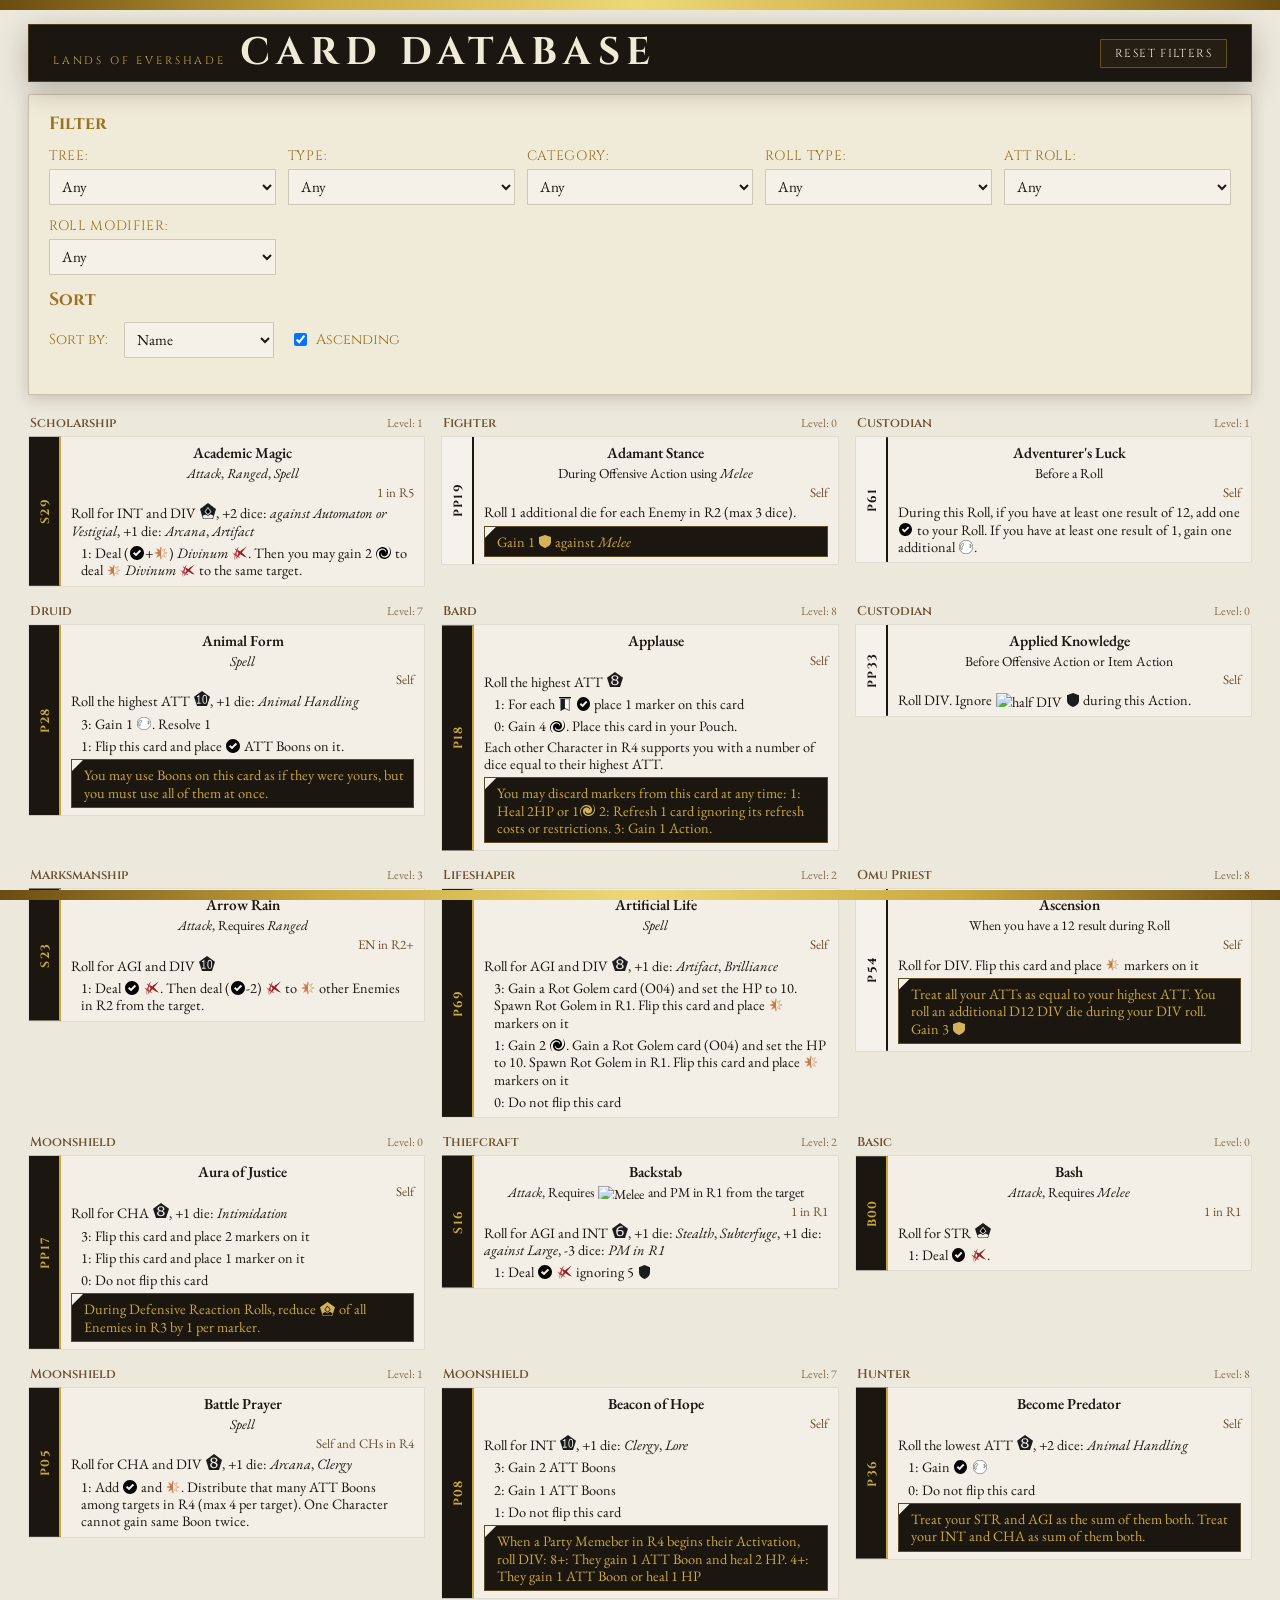
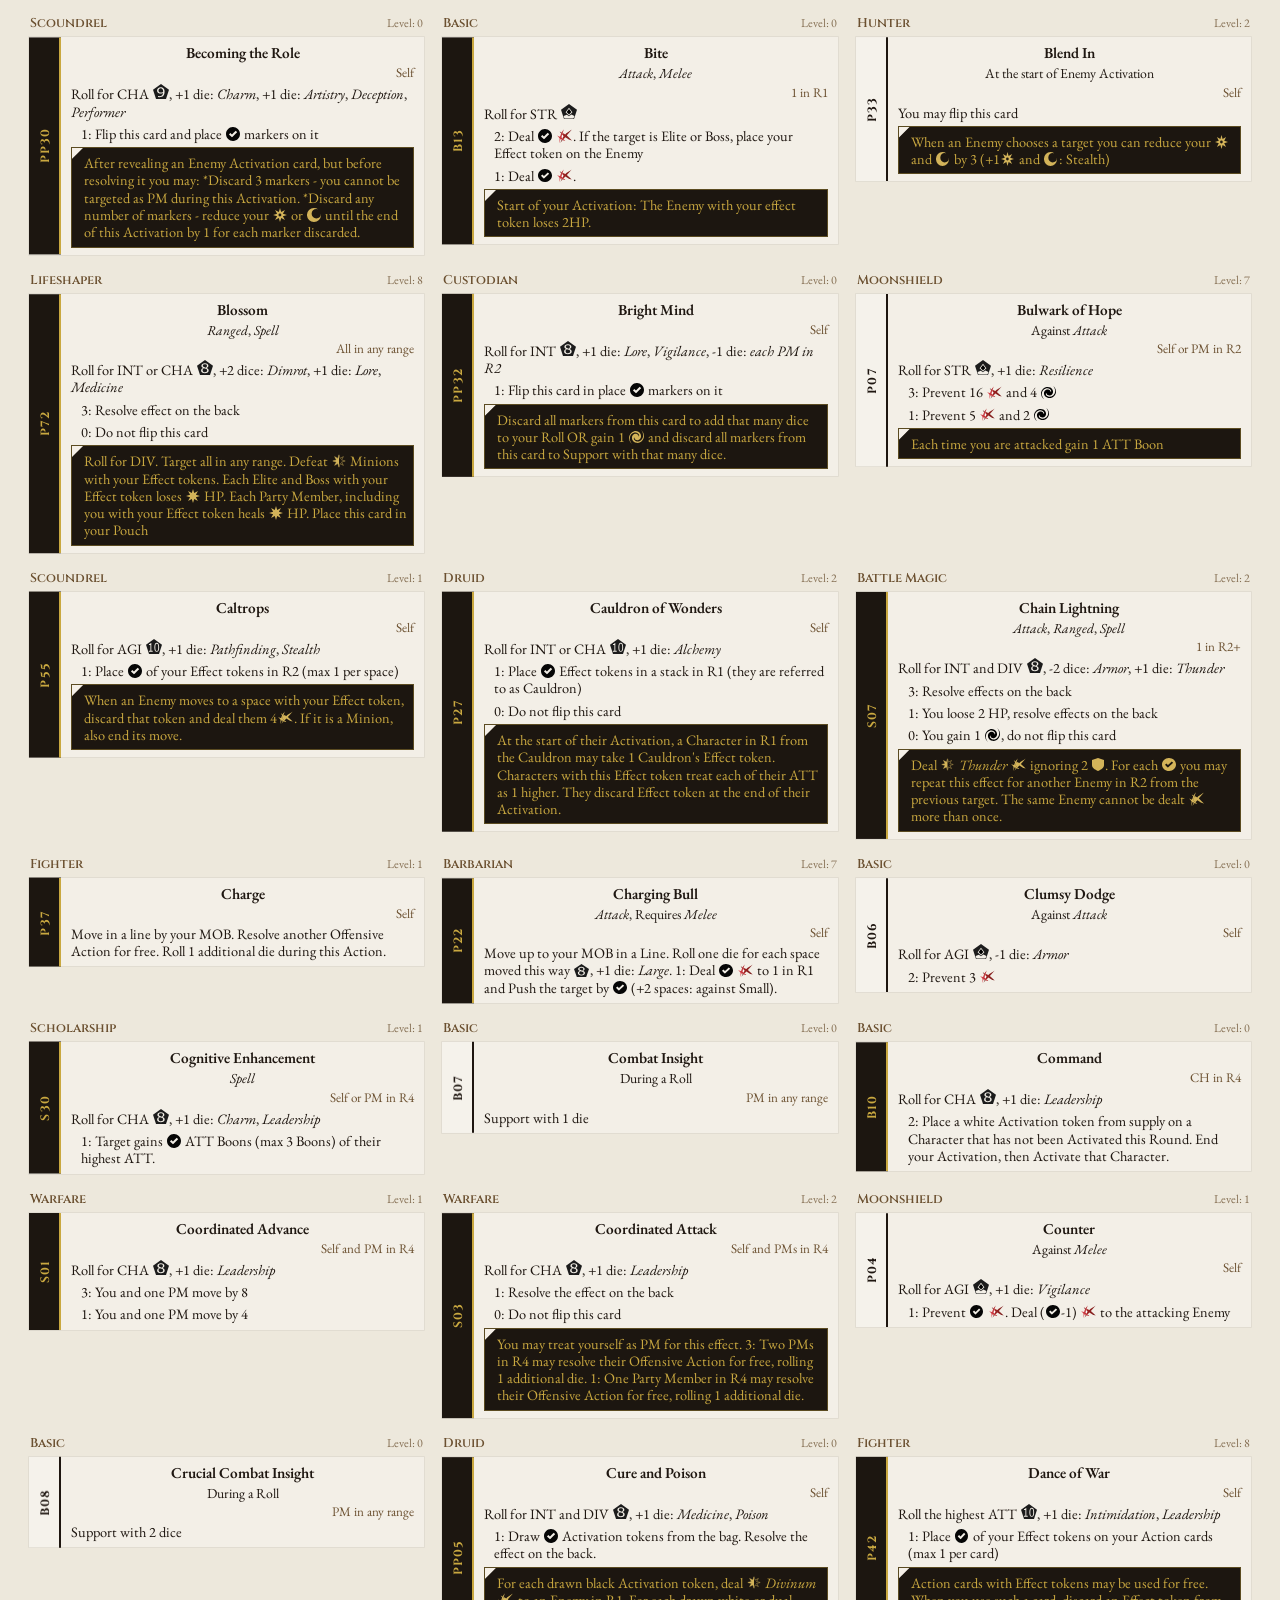
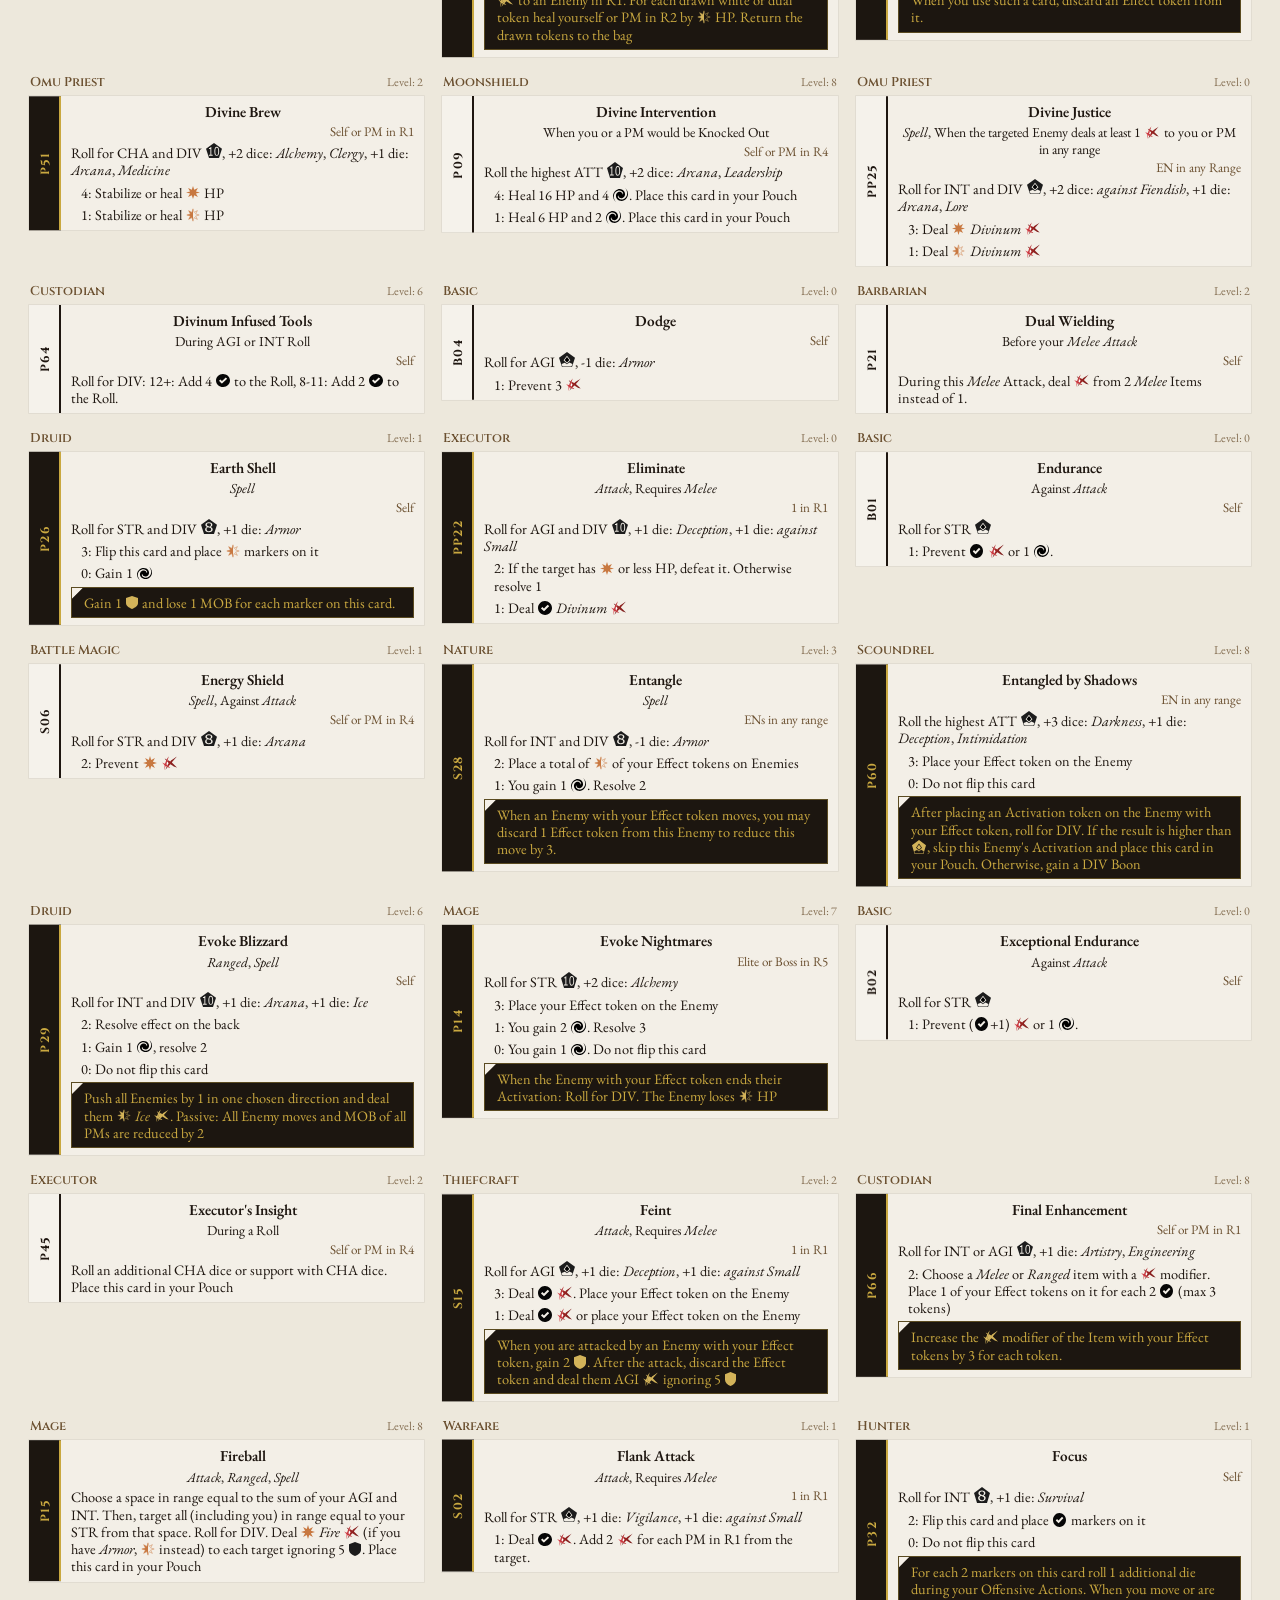
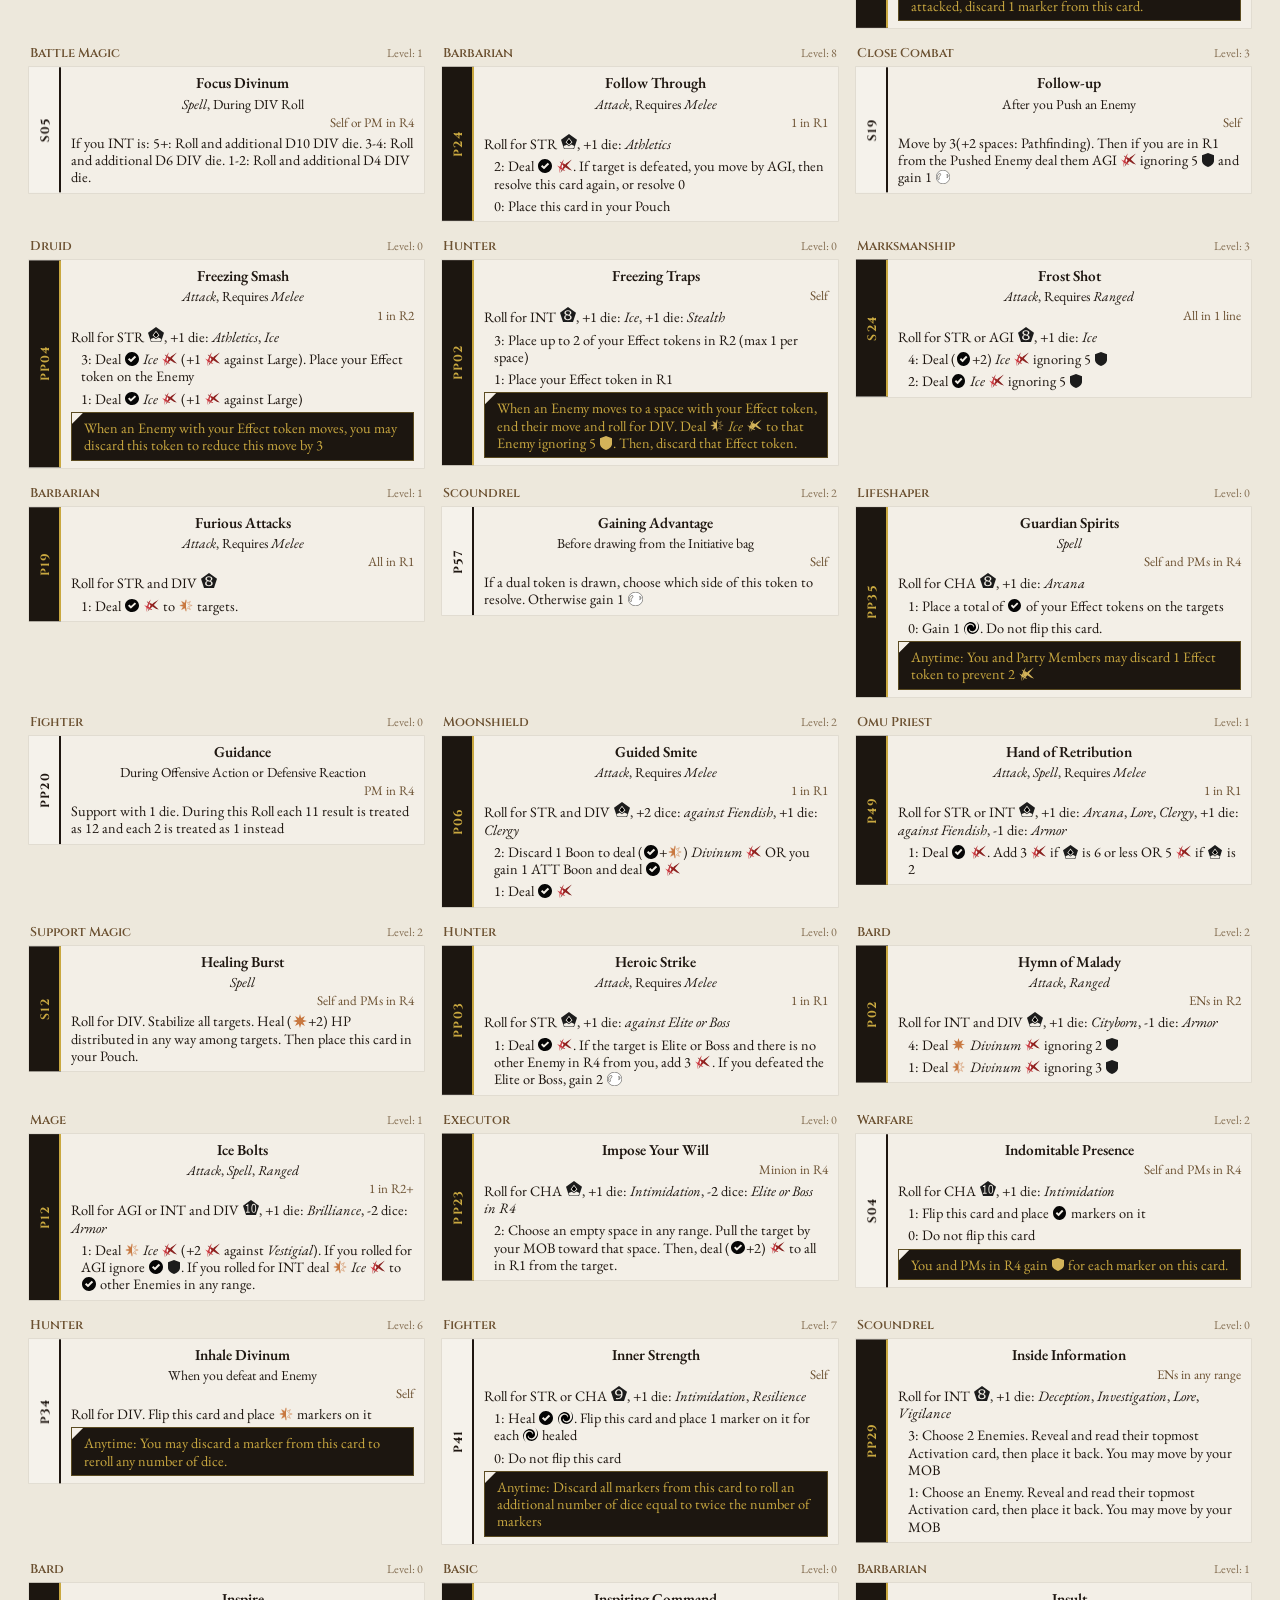
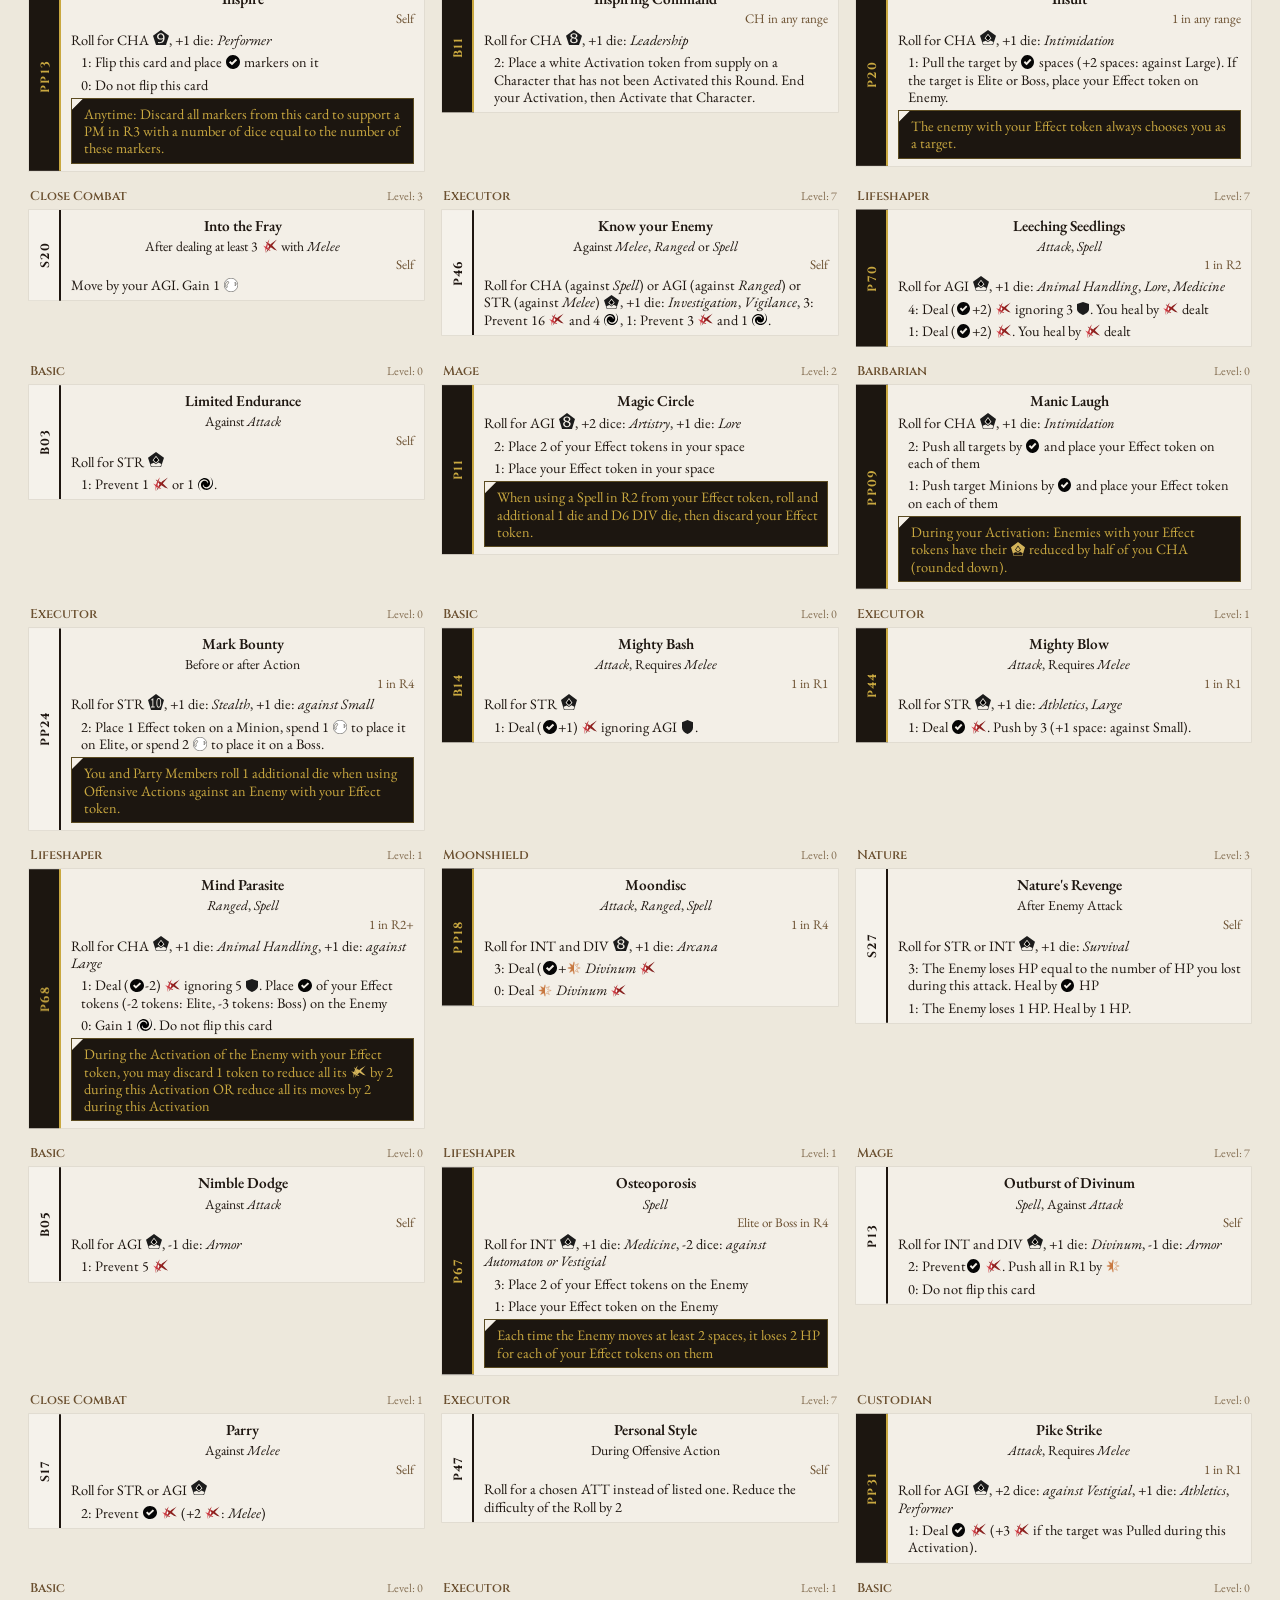
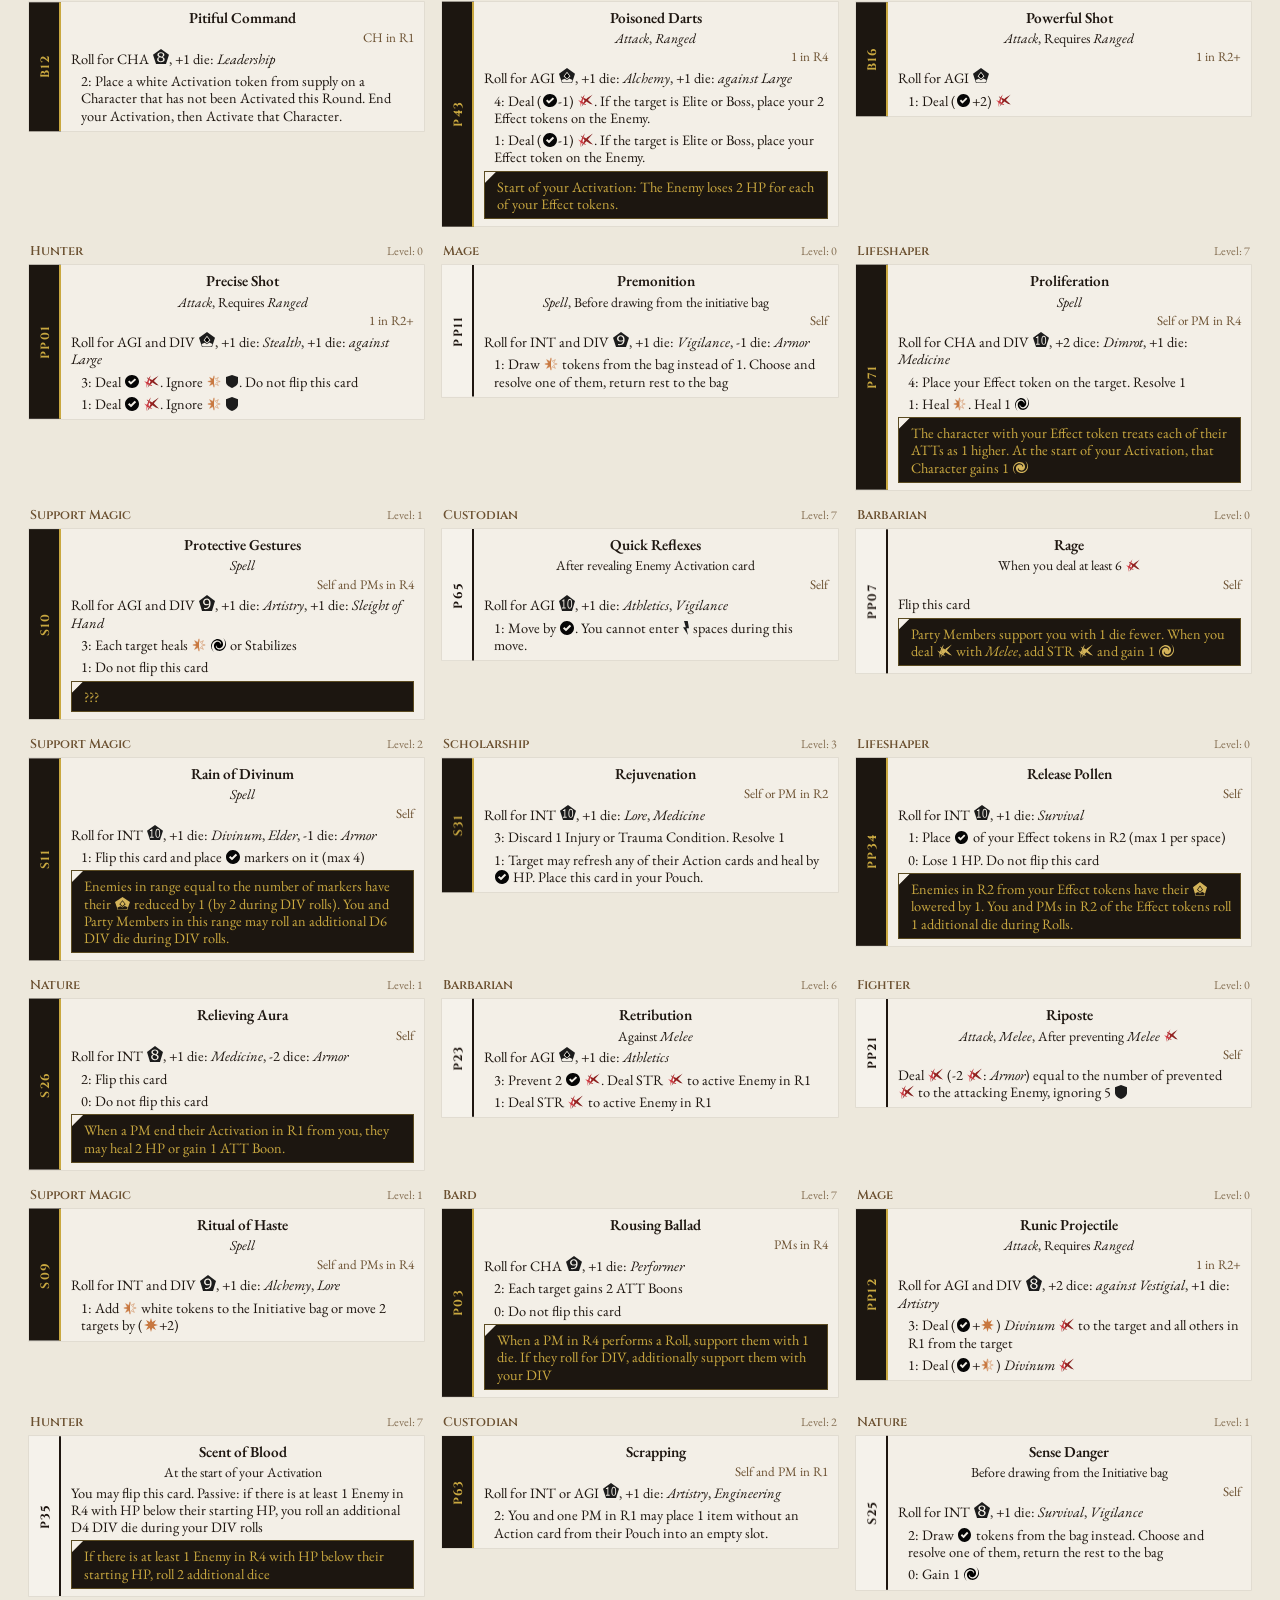
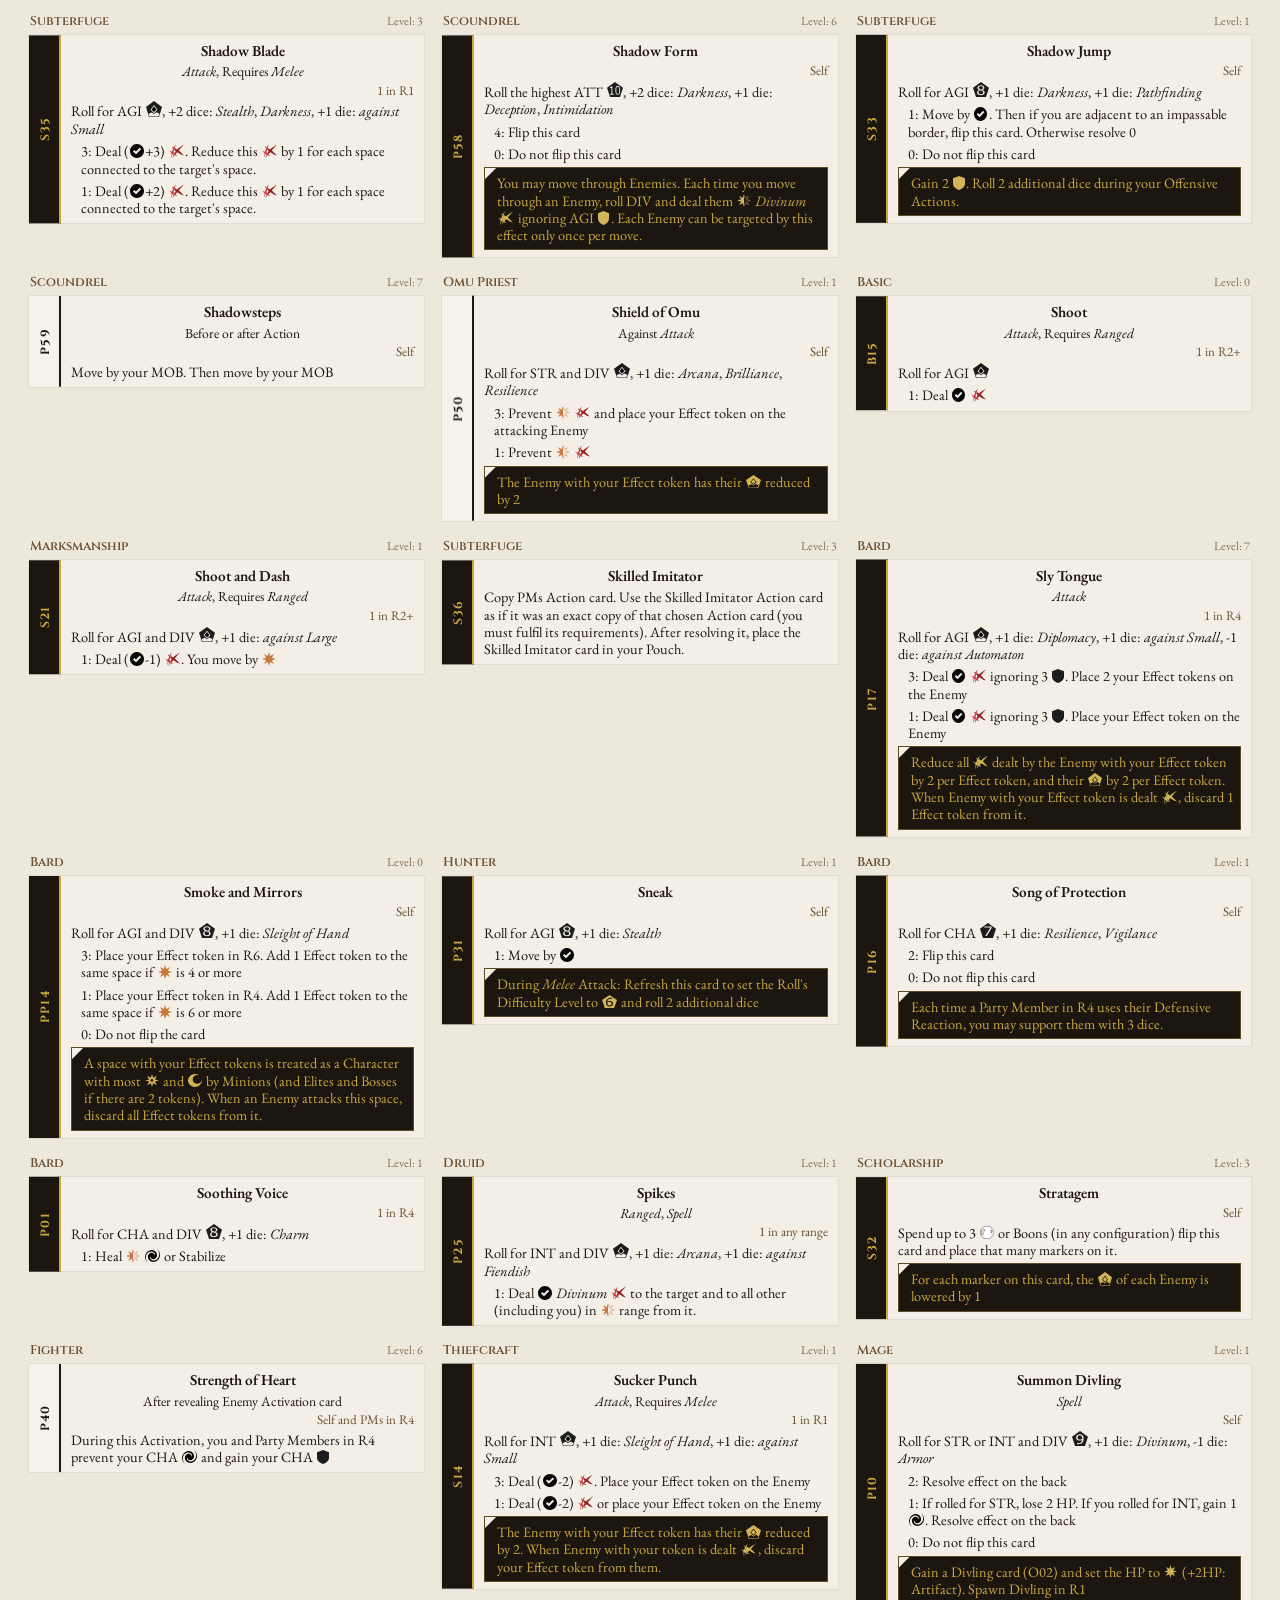
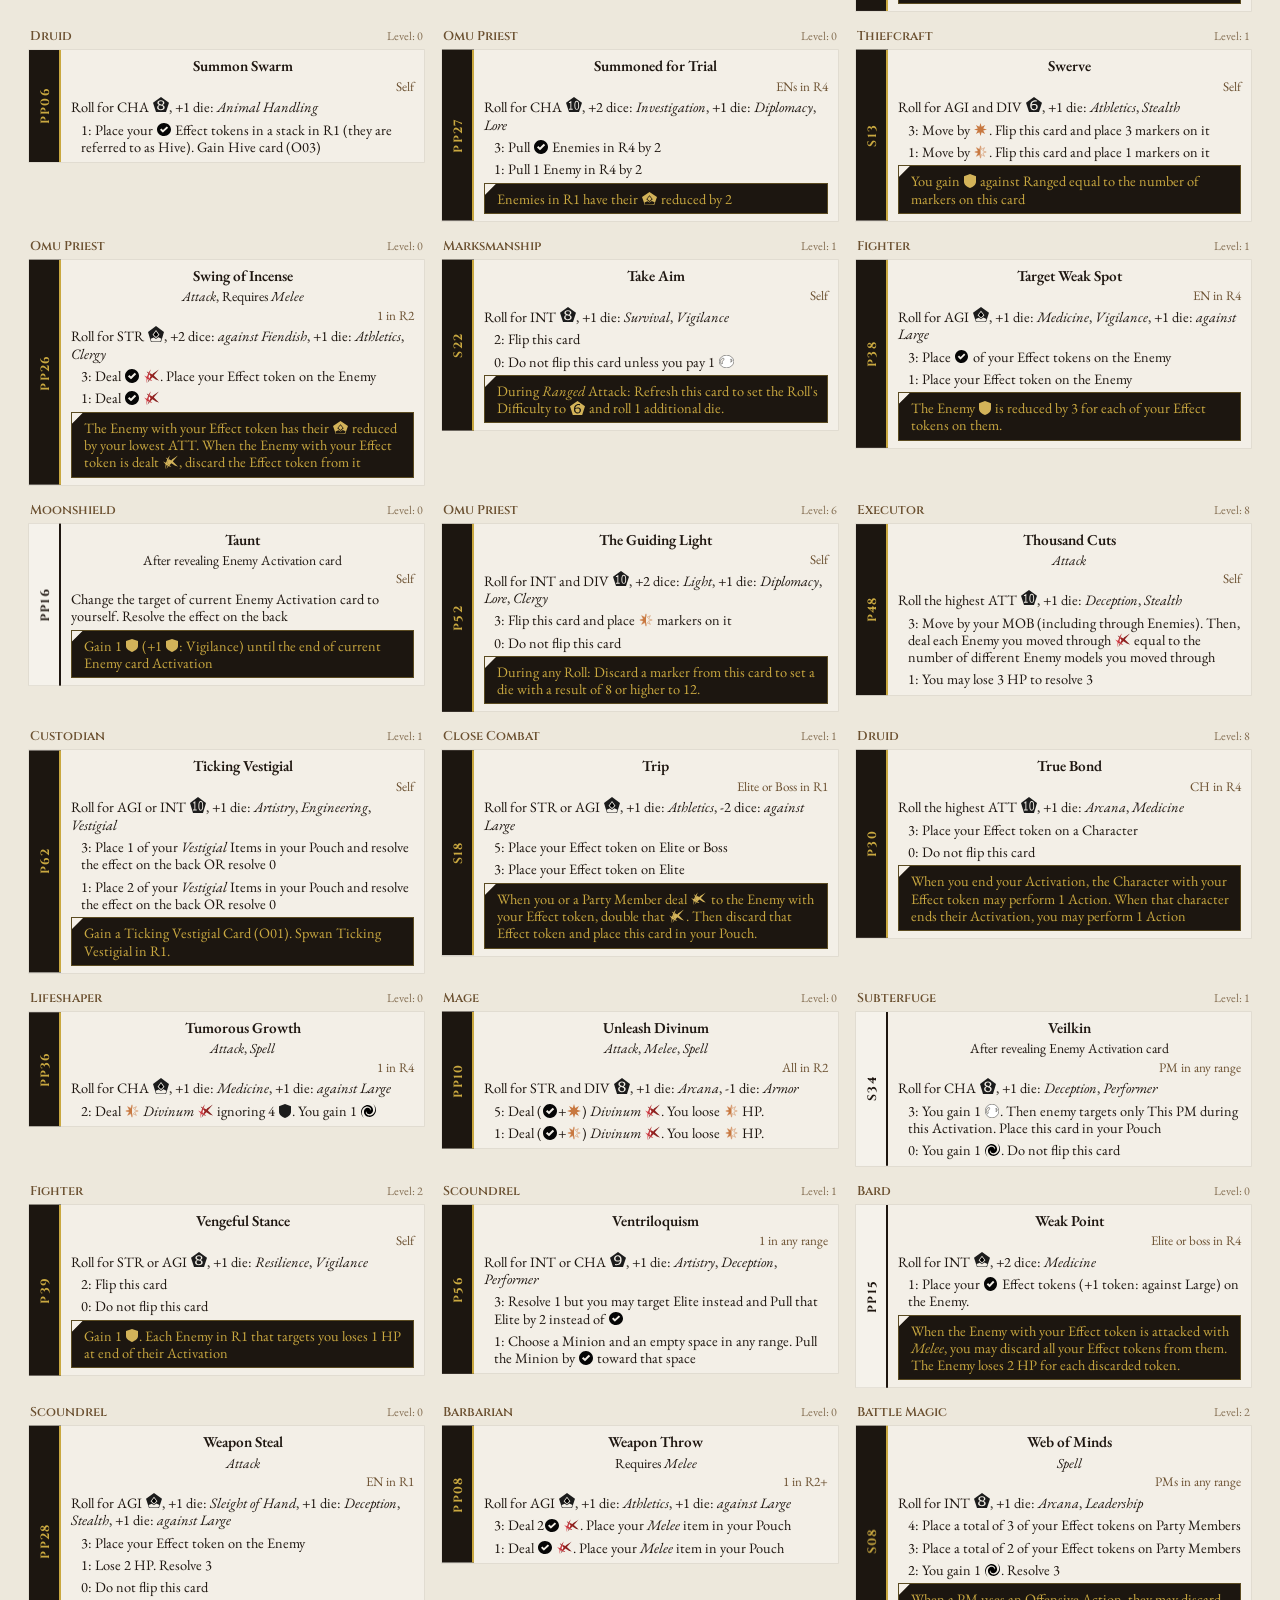
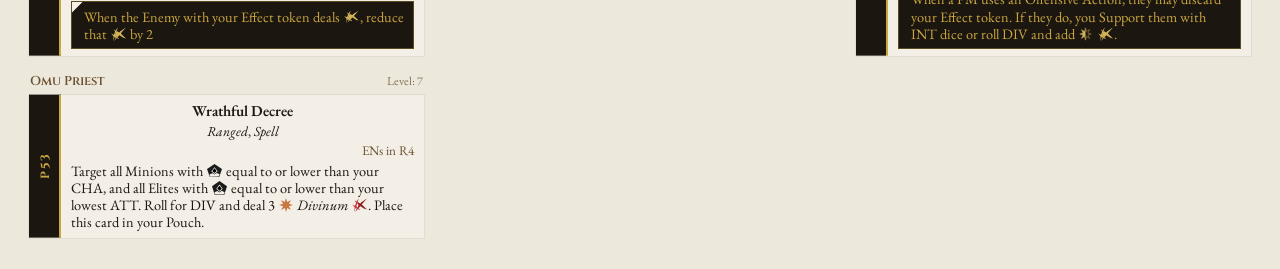
==== commit c9ab50e7: "Tree sorting, not Profession" ====
--- a/cardDatabase.html
+++ b/cardDatabase.html
@@ -26,8 +26,8 @@
         <h2>Filter</h2>
         <div class="filter-grid">
           <div class="filter-group">
-            <label for="filterProfession">Profession:</label>
-            <select id="filterProfession">
+            <label for="filterTree">Tree:</label>
+            <select id="filterTree">
               <option value="">Any</option>
             </select>
           </div>
@@ -83,7 +83,7 @@
           <select id="sortBy">
             <option value="name">Name</option>
             <option value="lockLevel">Level</option>
-            <option value="profession">Profession</option>
+            <option value="tree">Tree</option>
           </select>
           <label for="sortOrder">
             <input type="checkbox" id="sortOrder" checked>
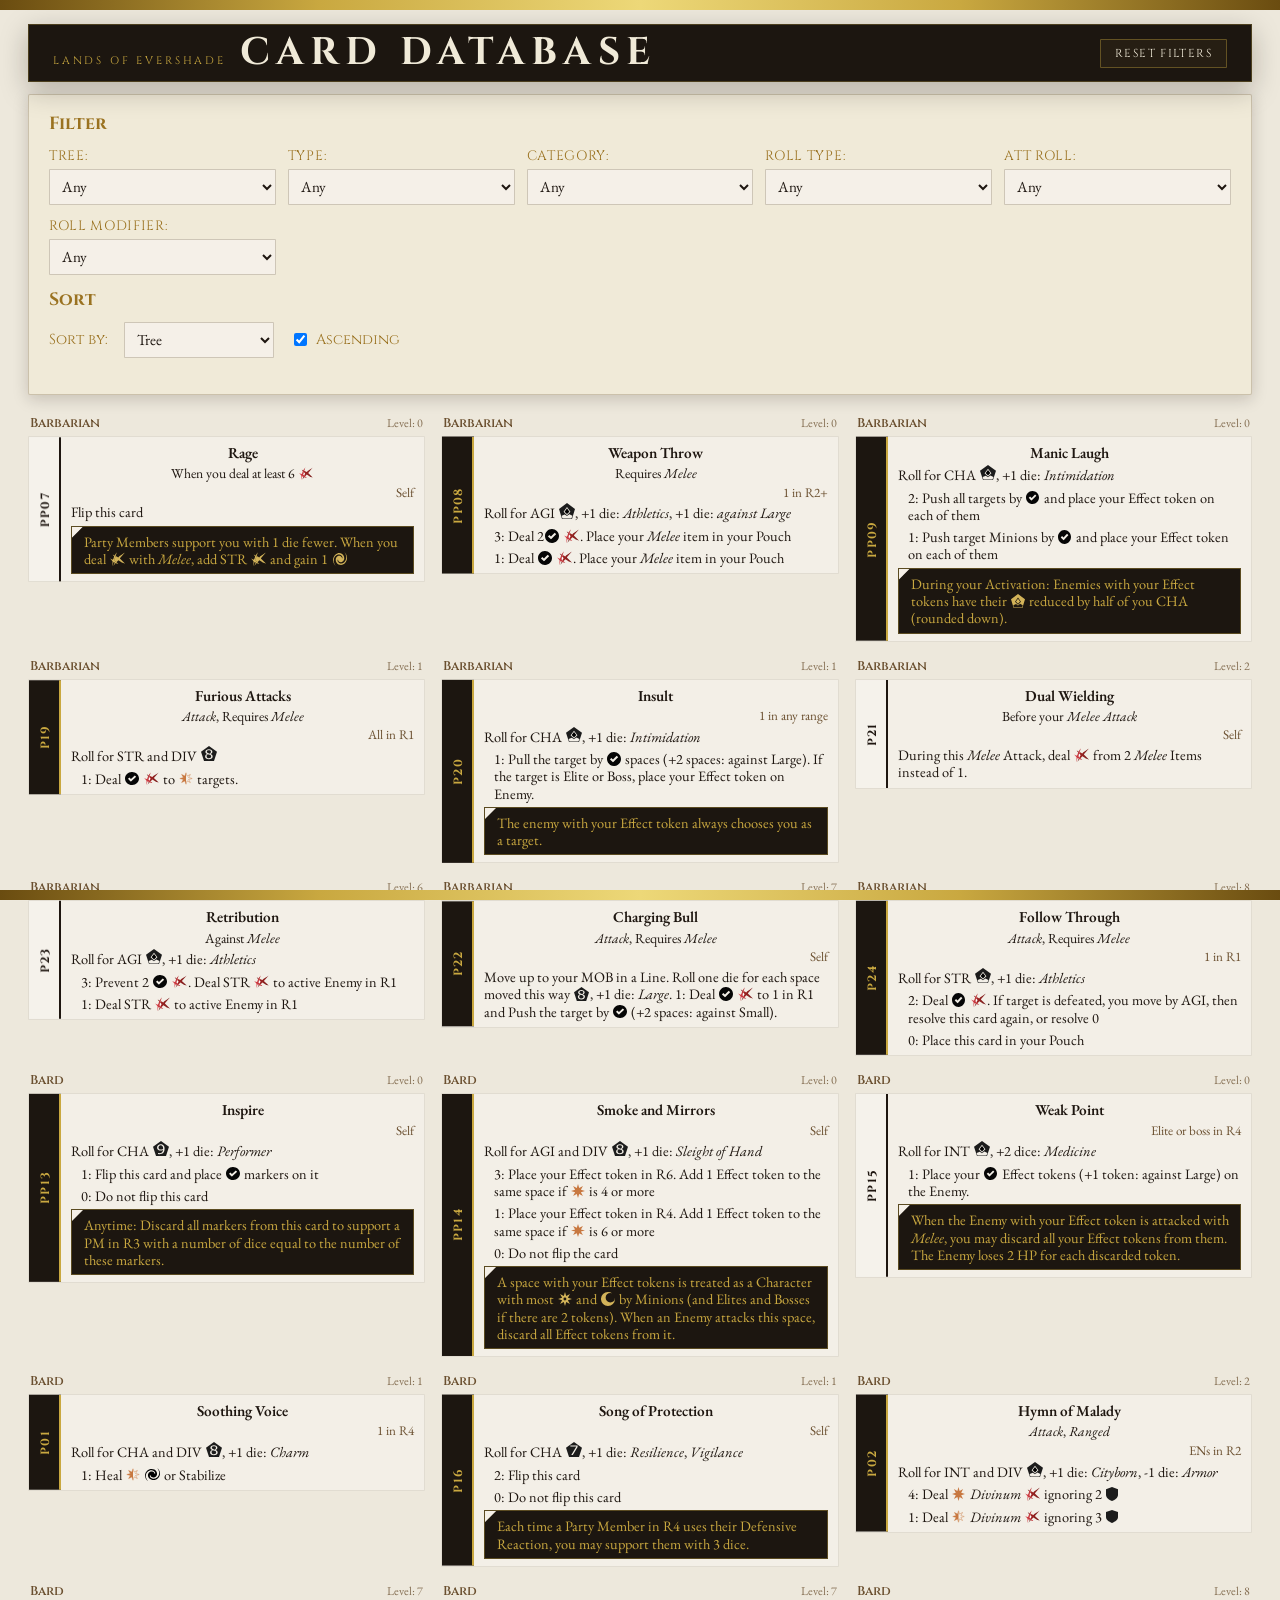
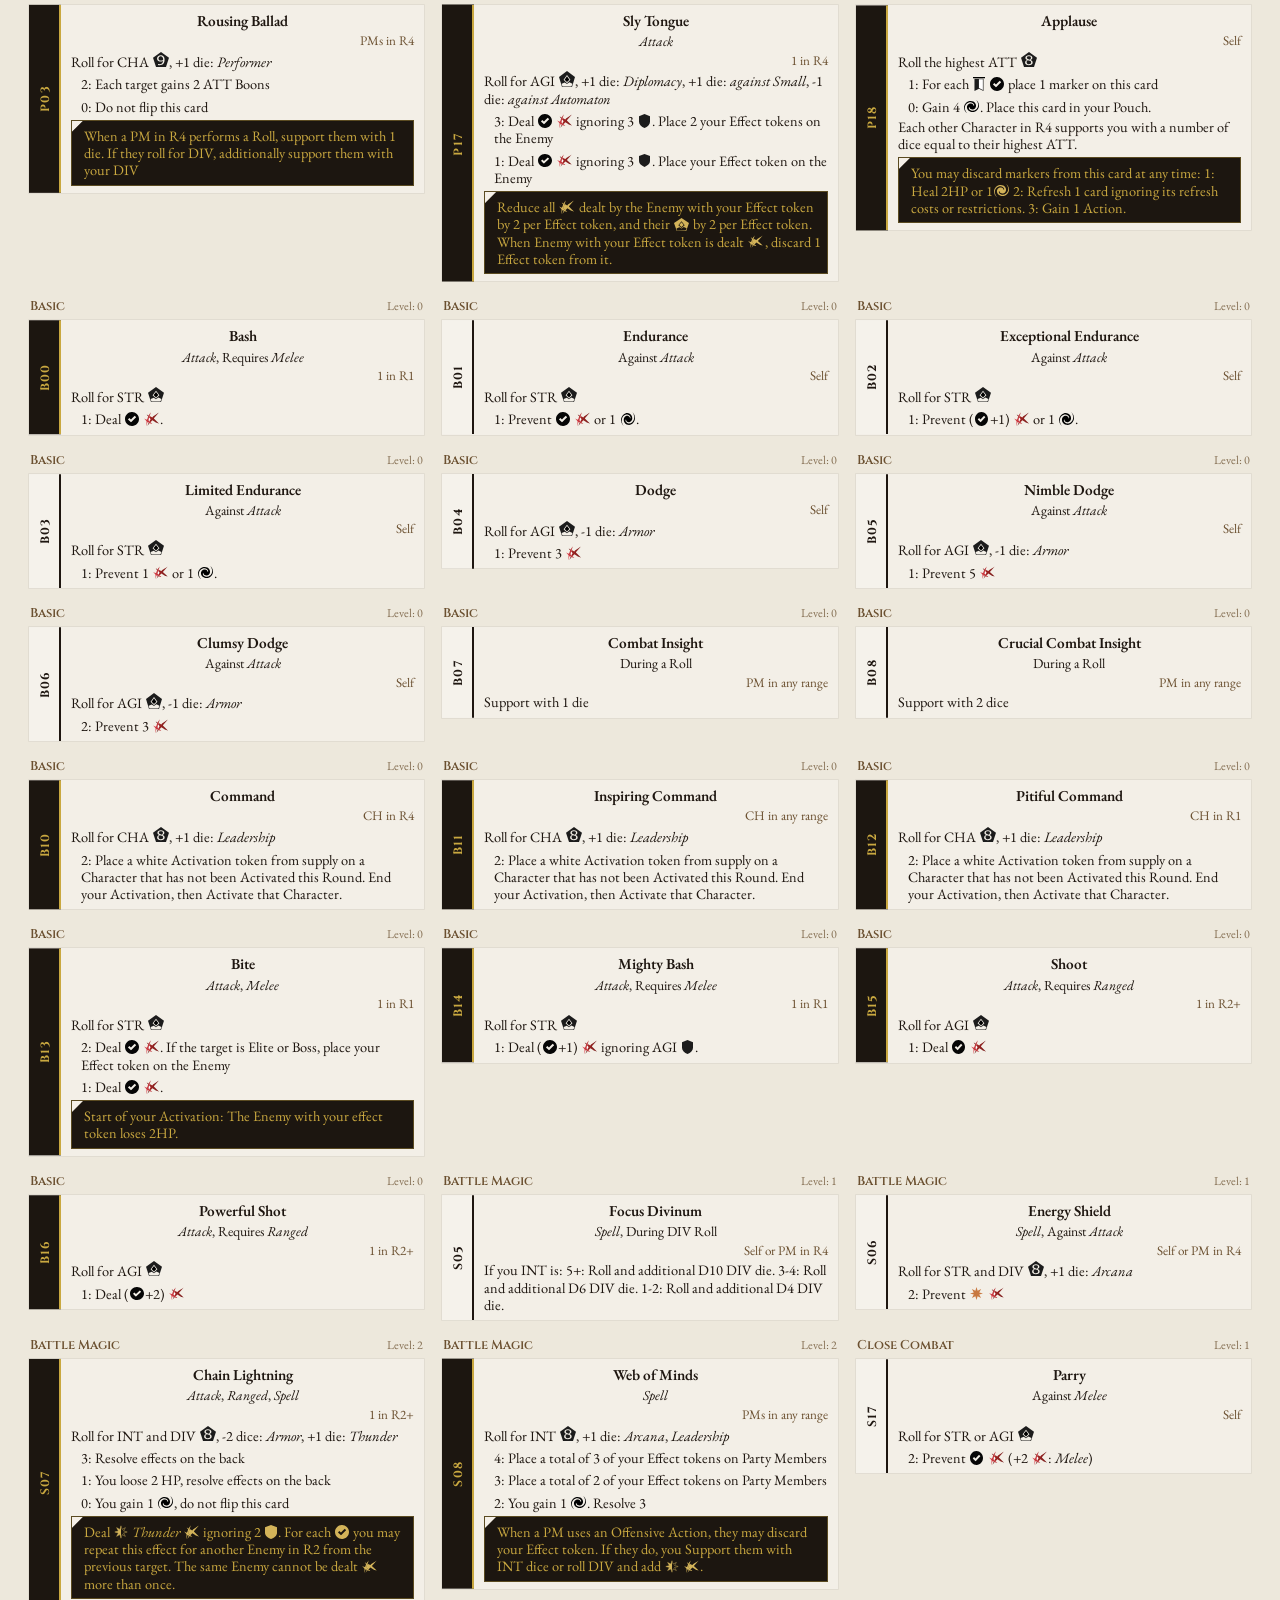
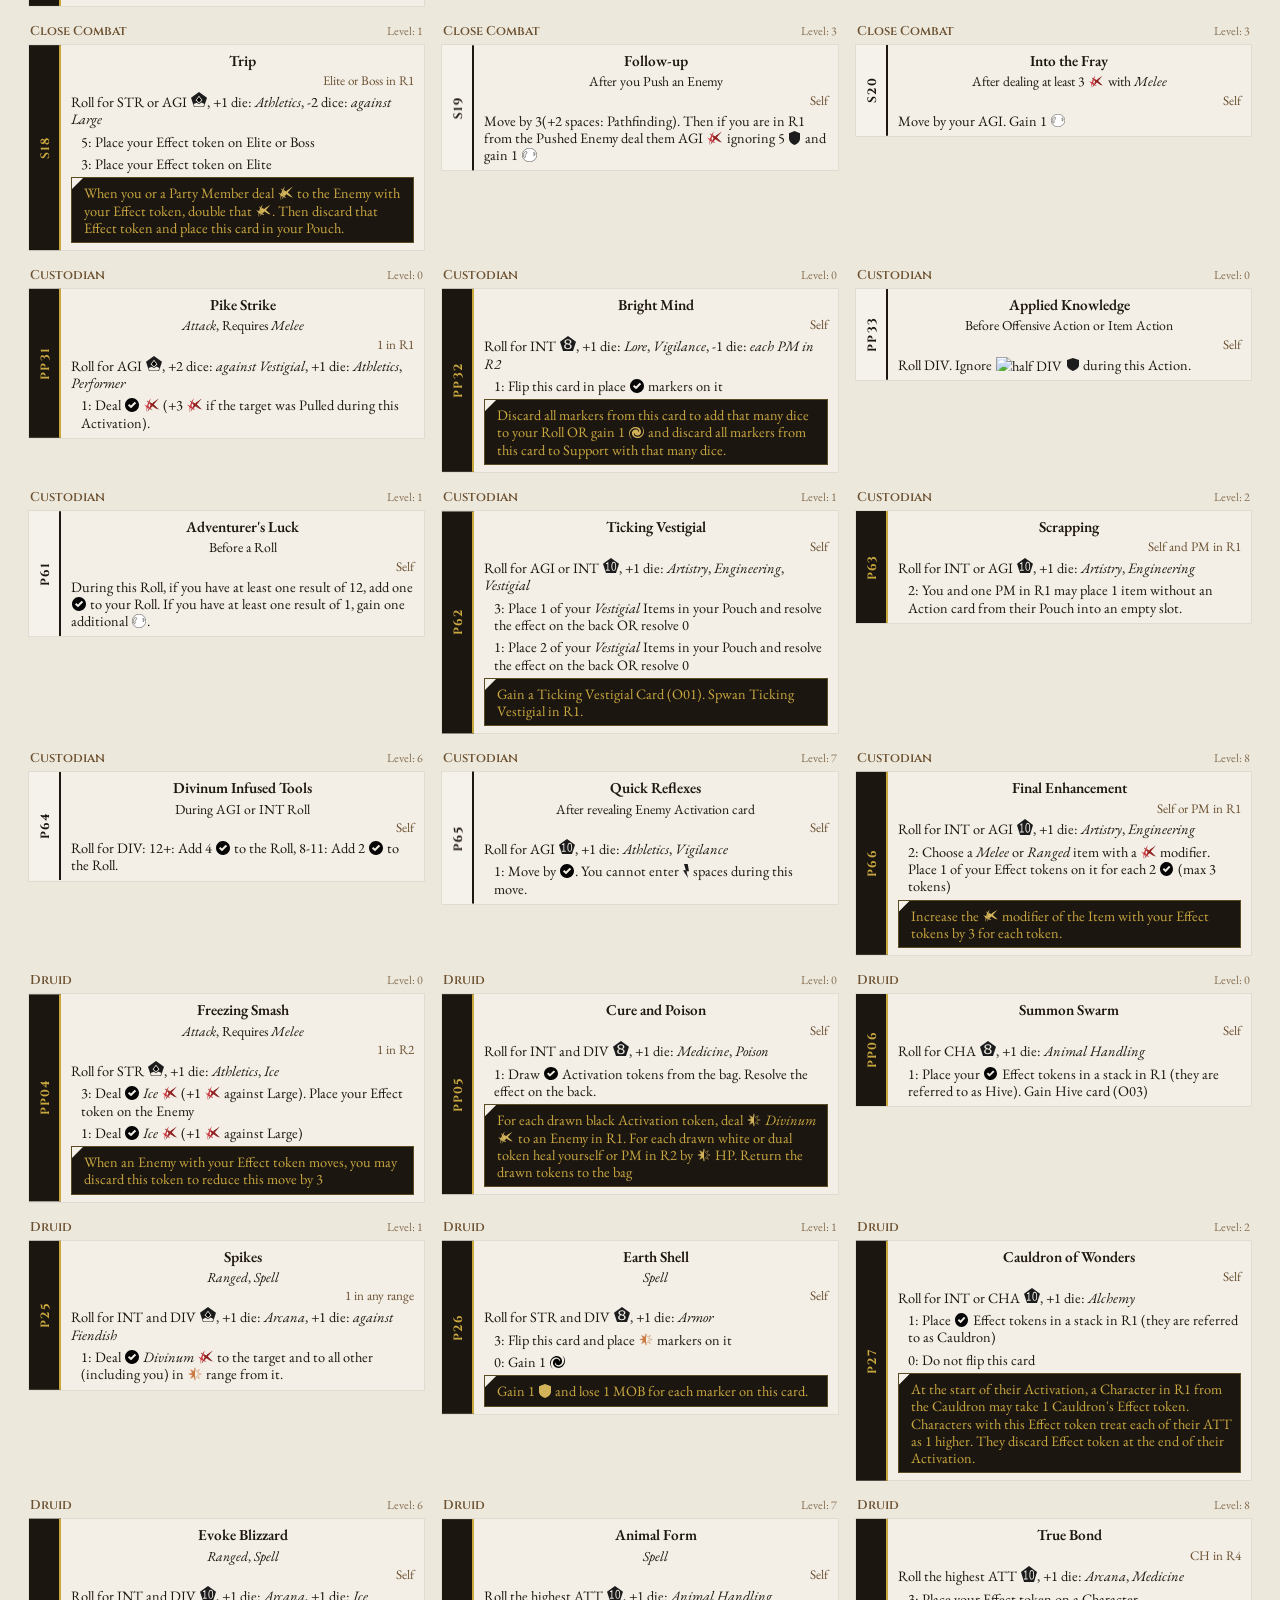
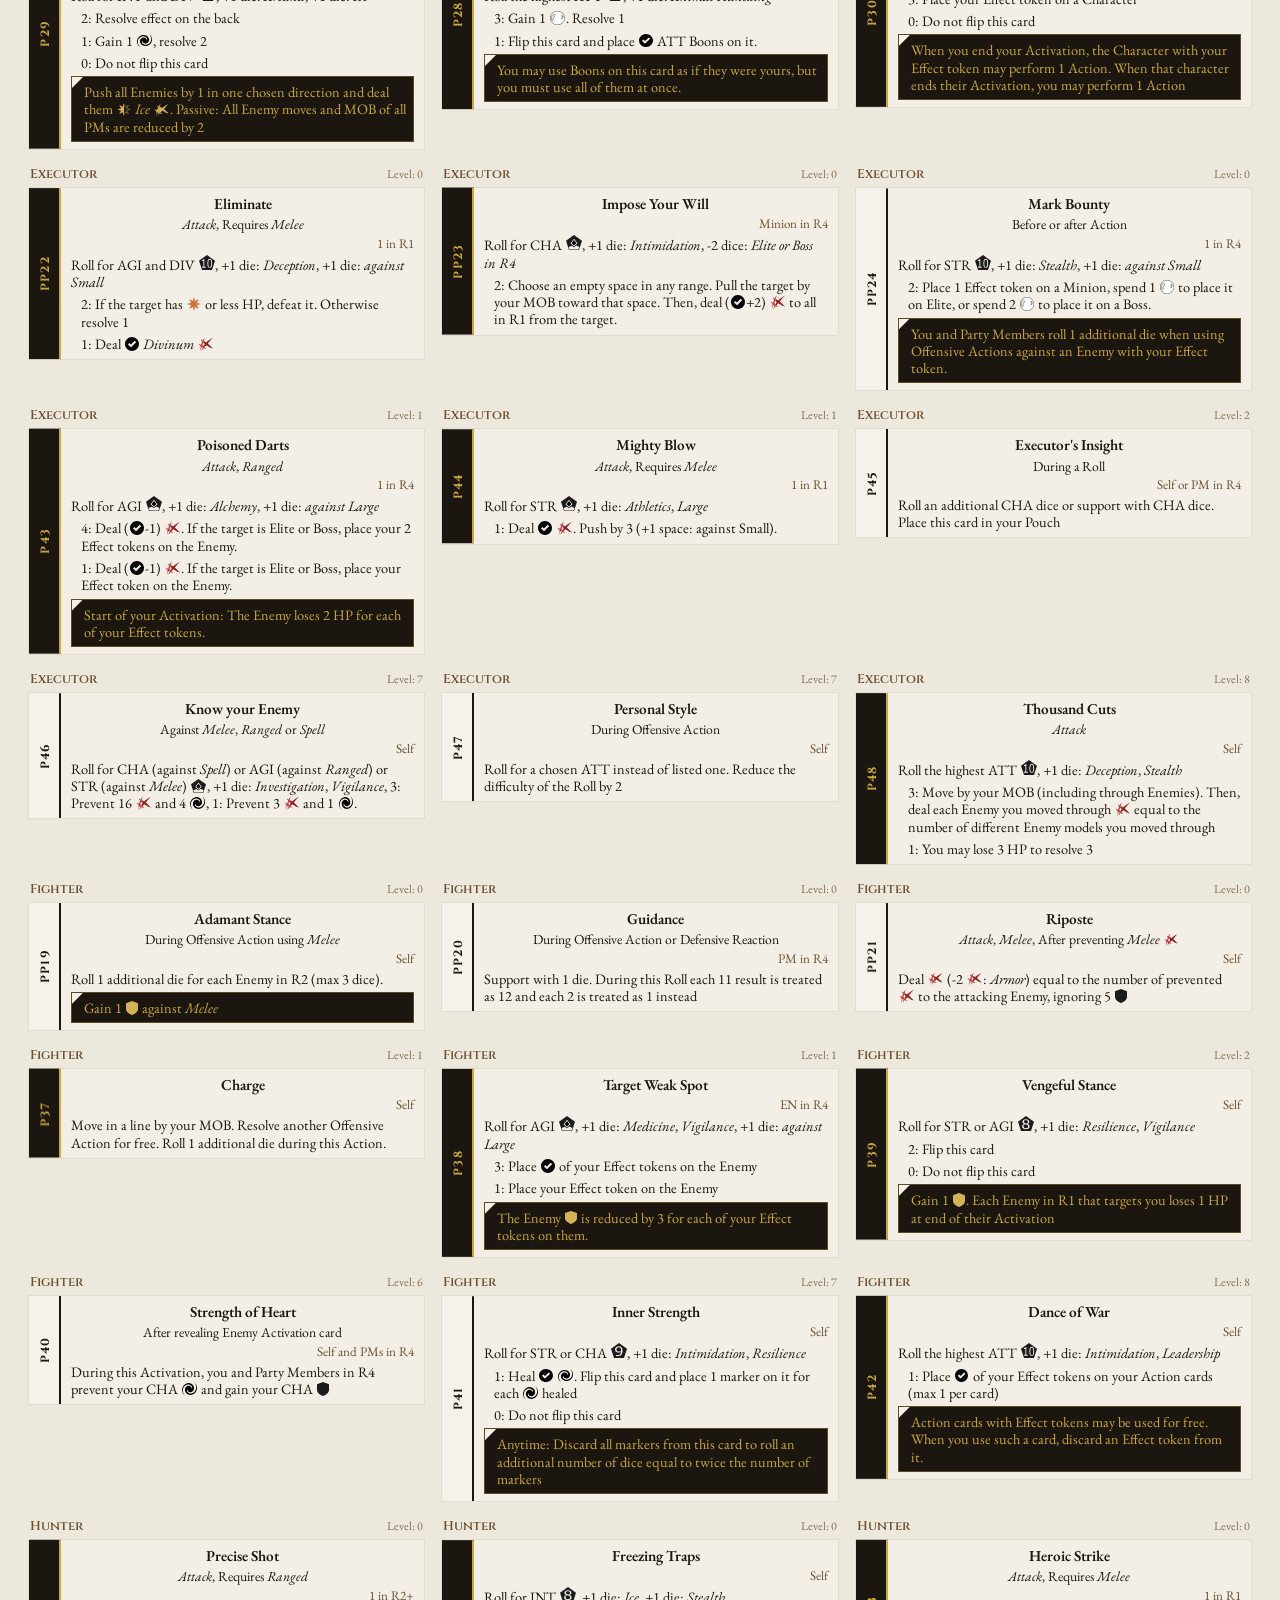
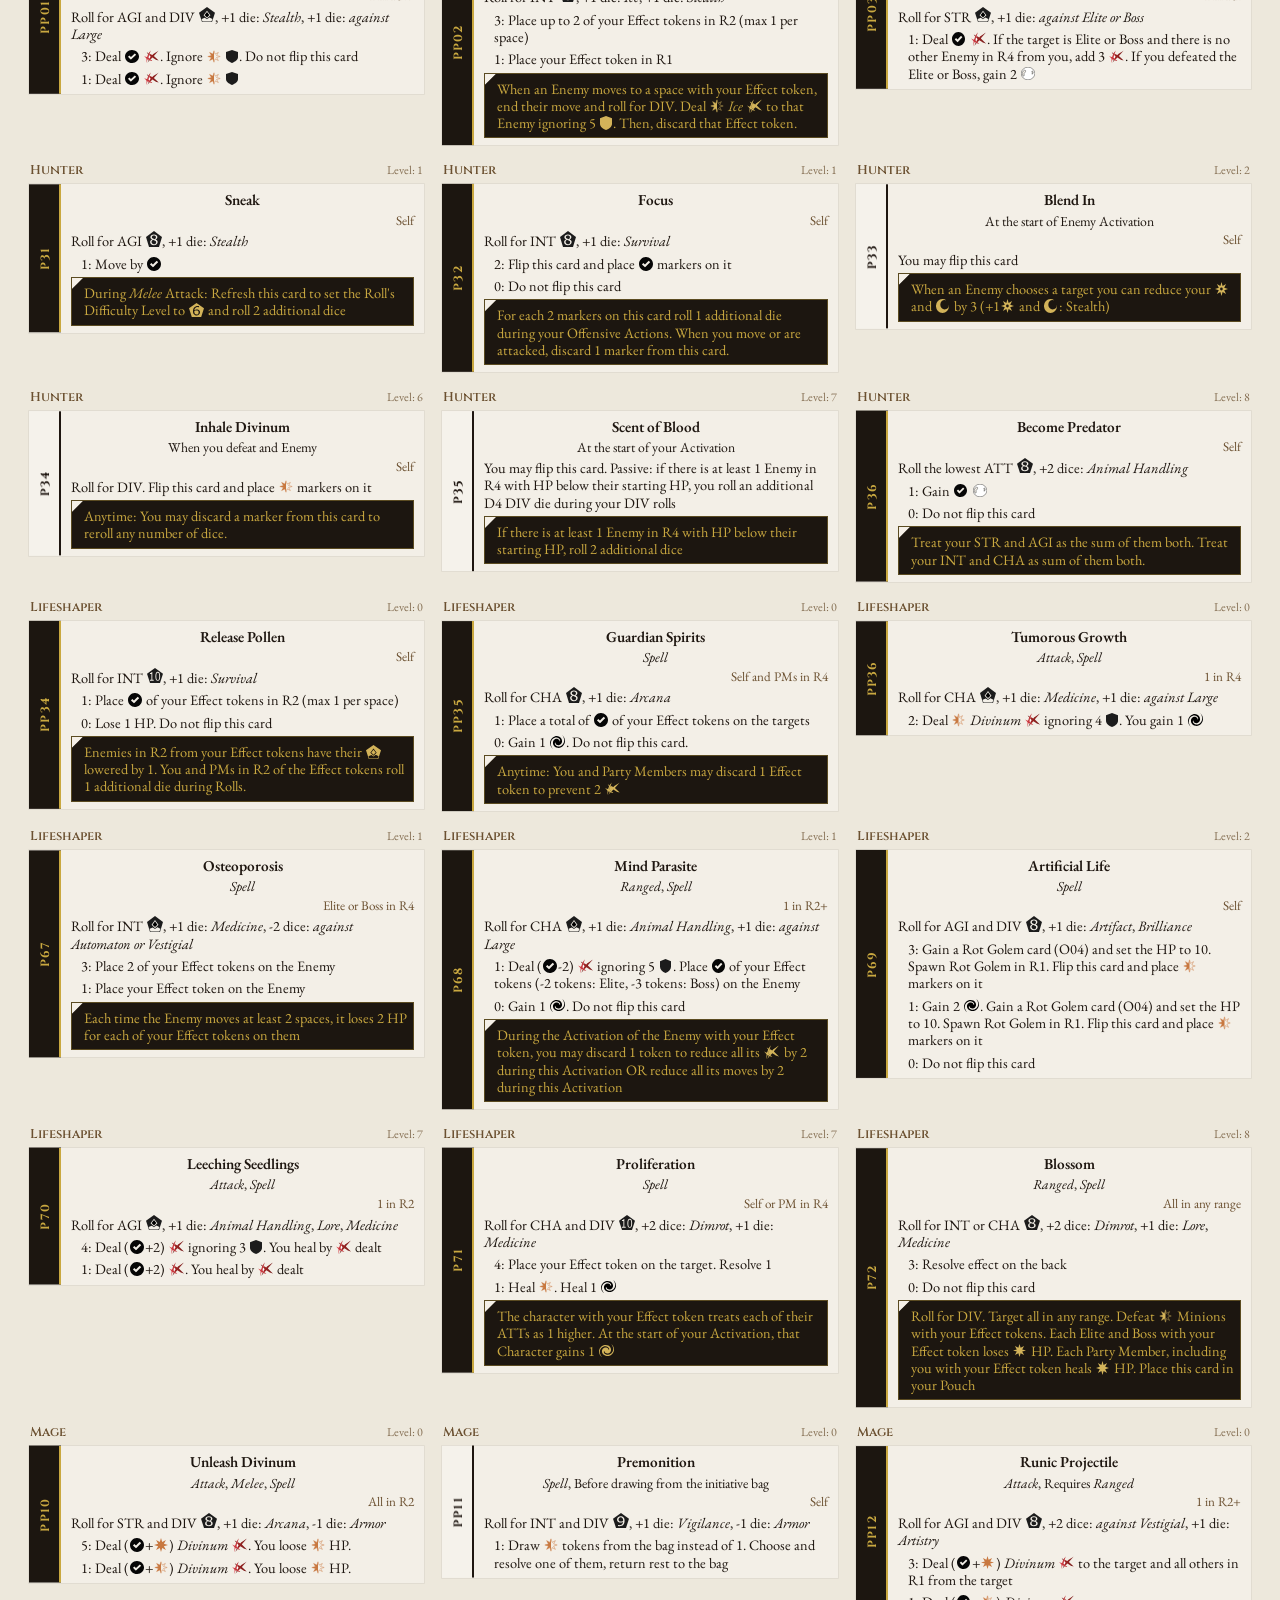
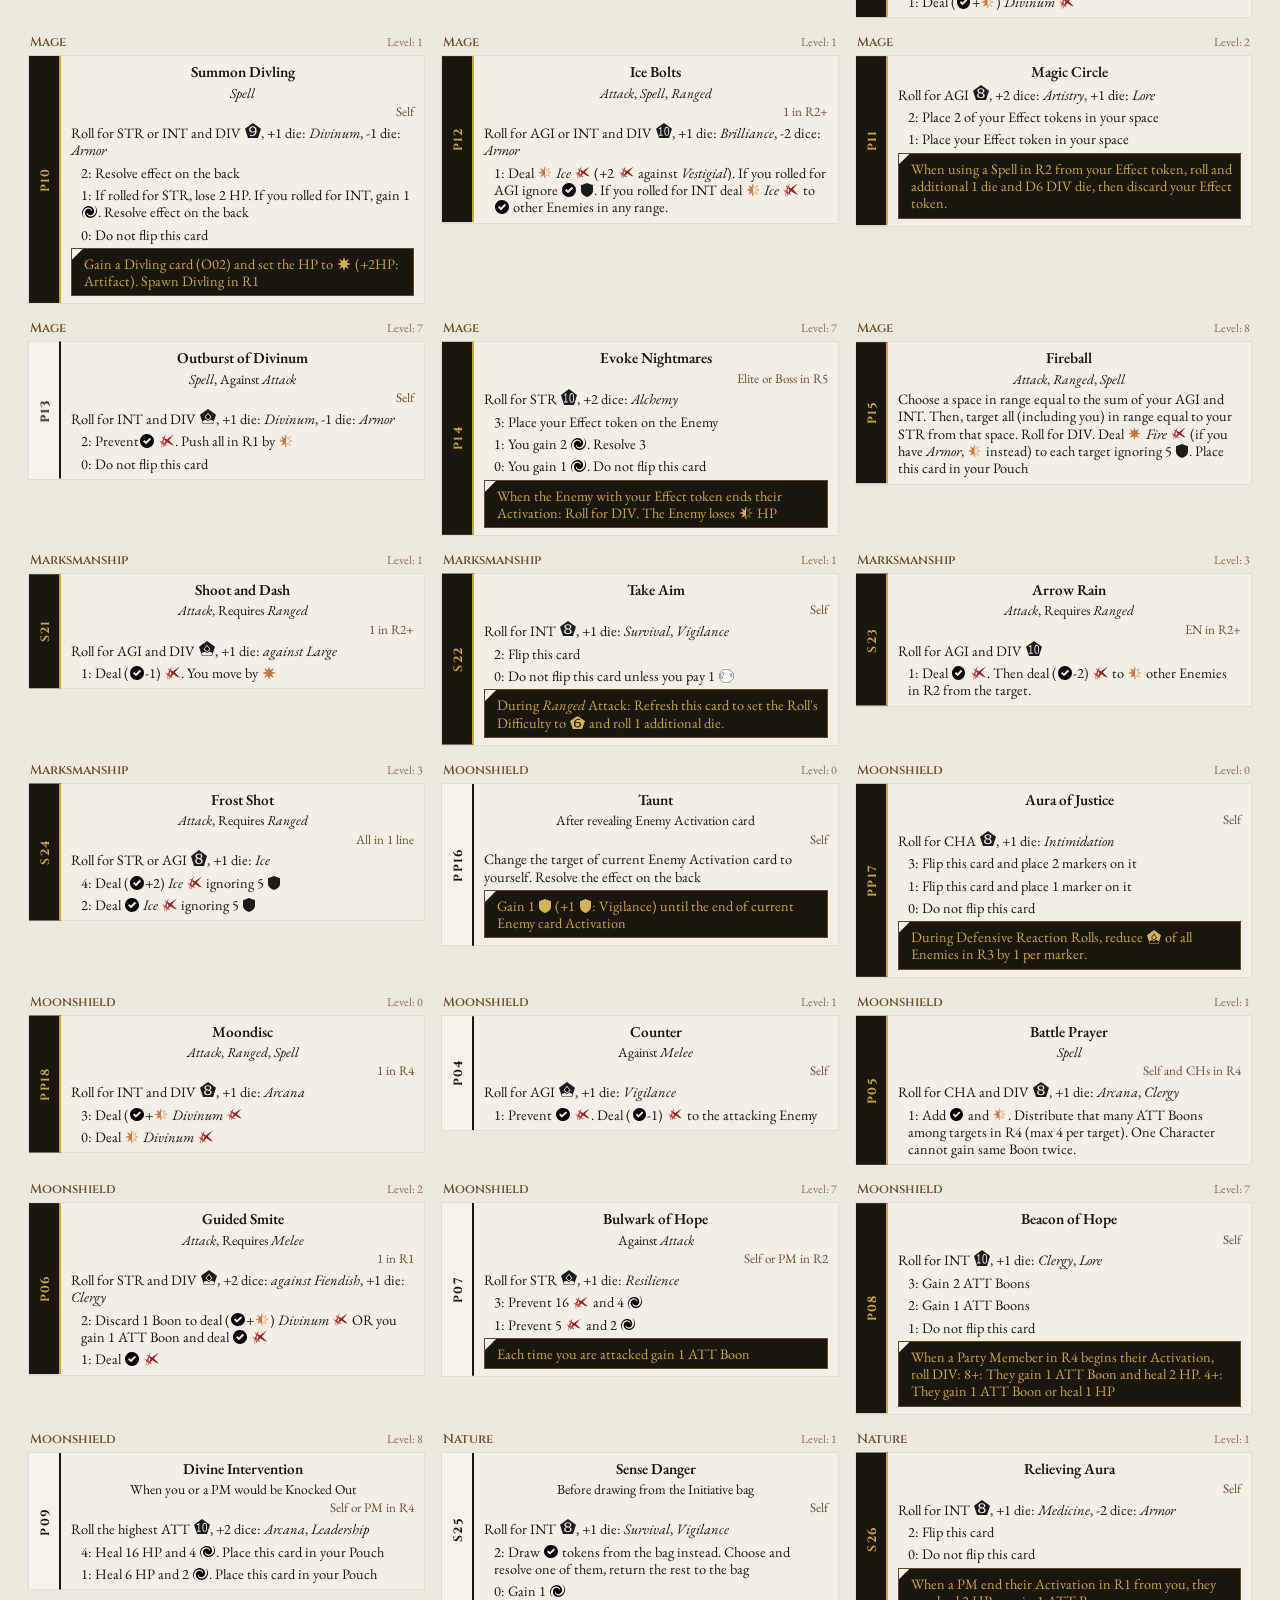
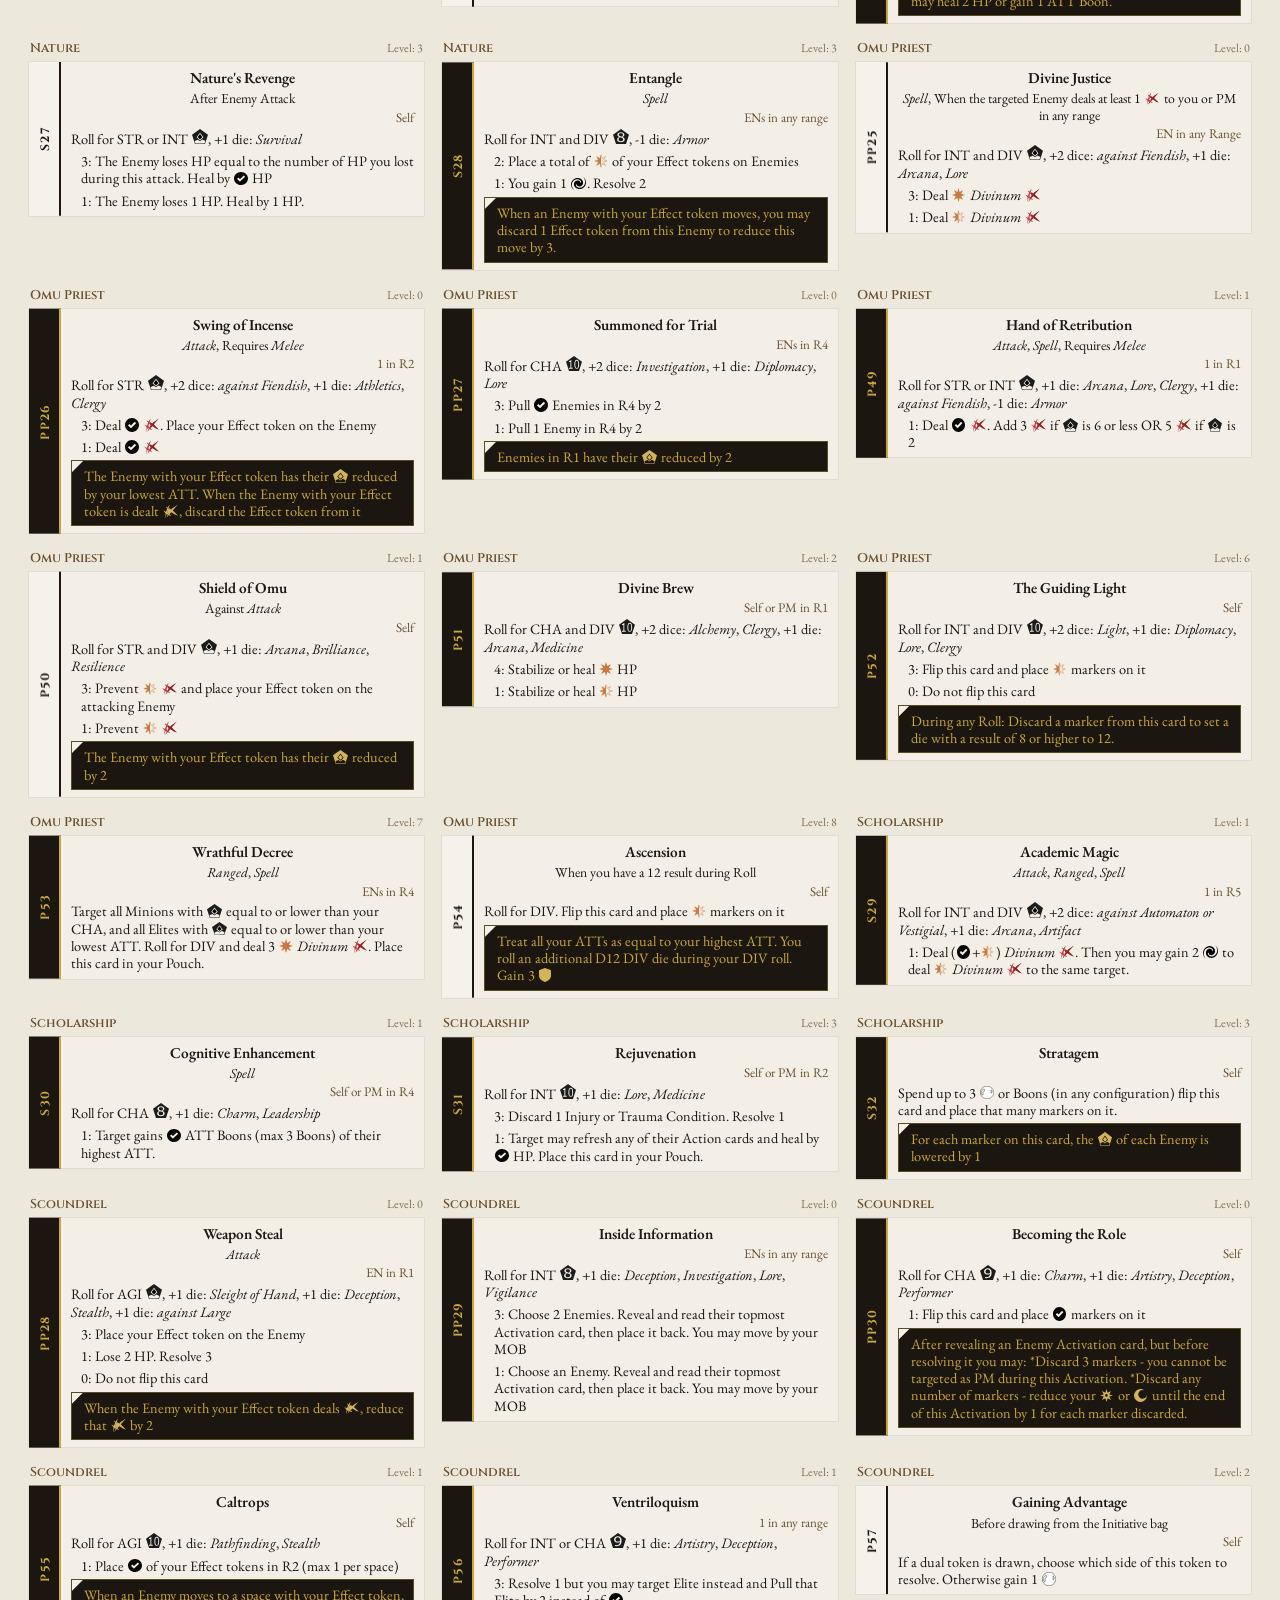
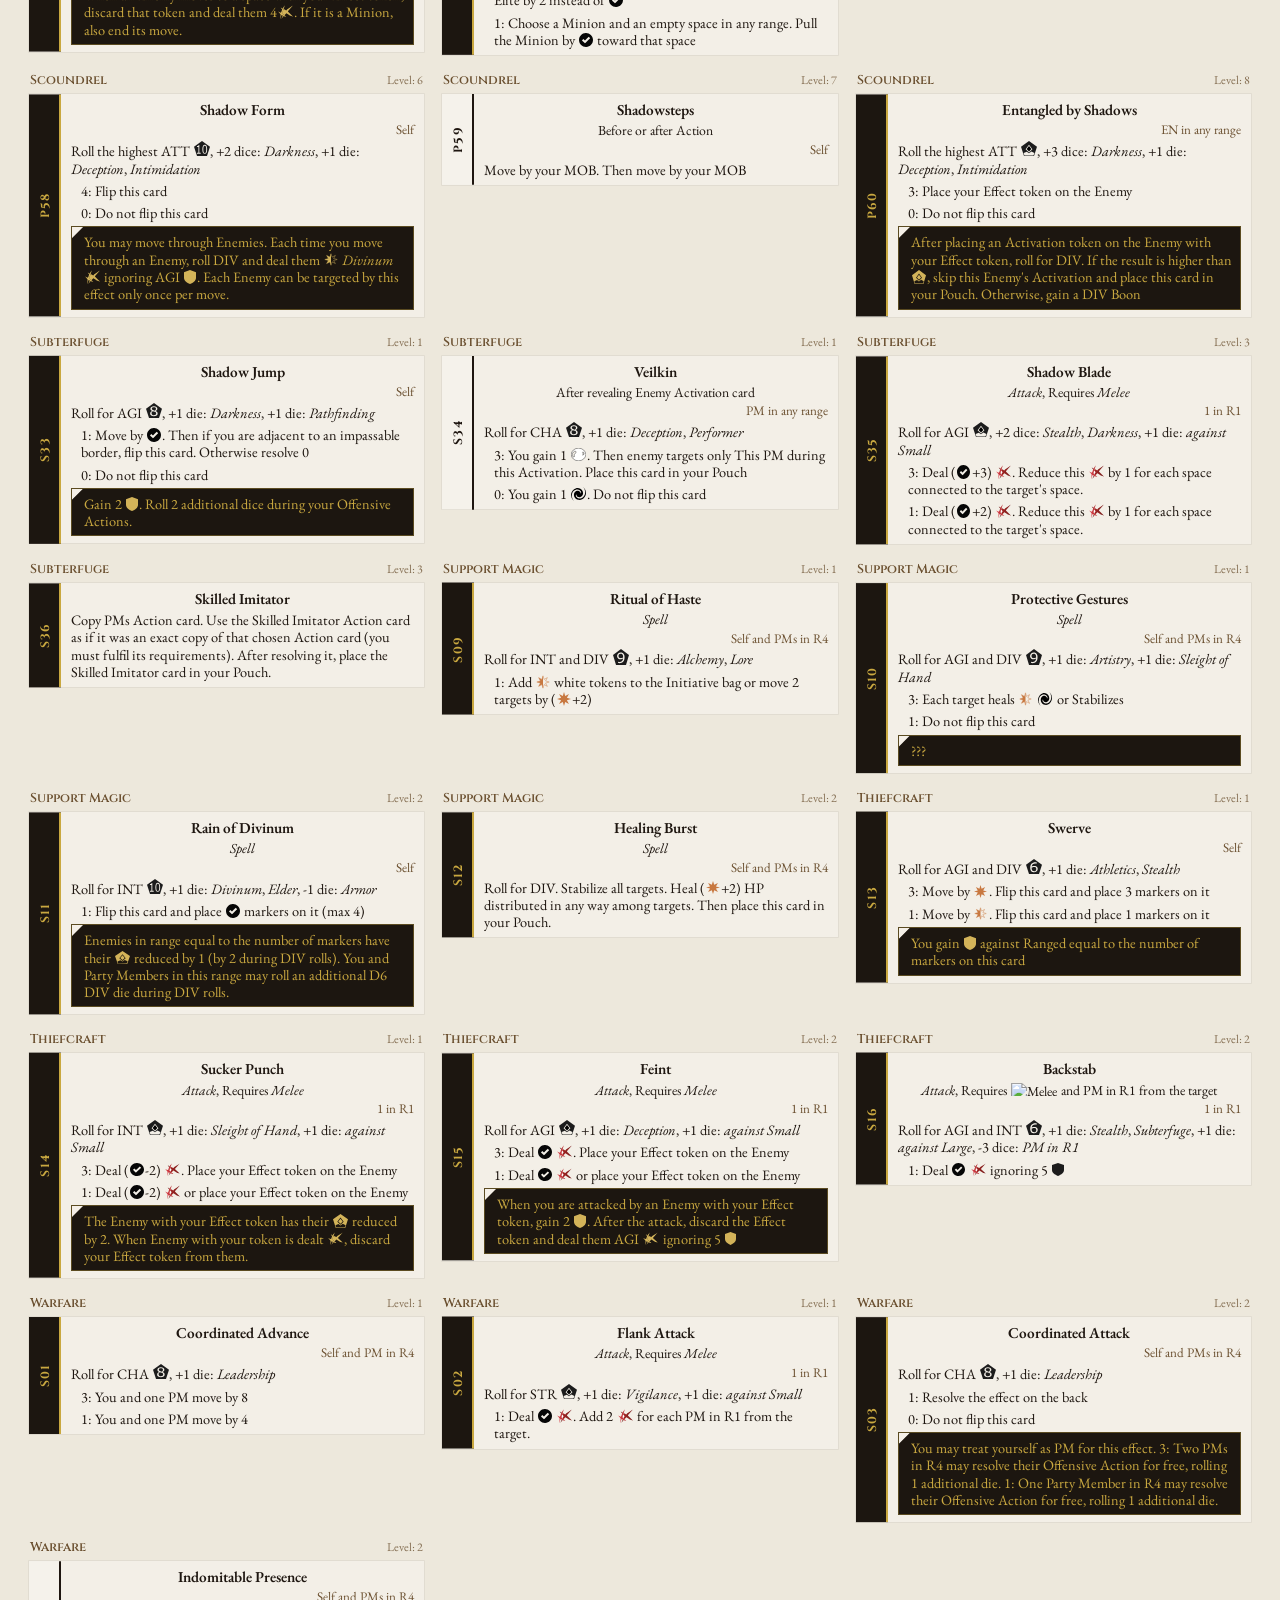
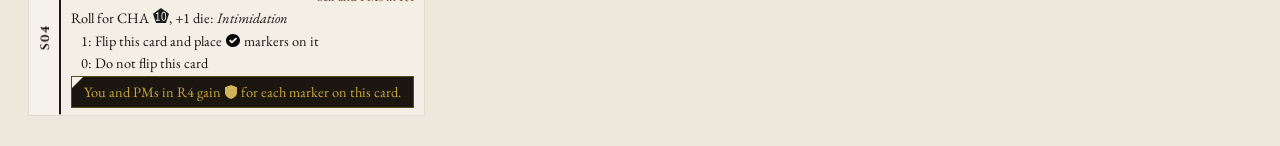
==== commit 3017d81f: "Add counts" ====
--- a/cardDatabase.html
+++ b/cardDatabase.html
@@ -83,7 +83,7 @@
           <select id="sortBy">
             <option value="name">Name</option>
             <option value="lockLevel">Level</option>
-            <option value="tree">Tree</option>
+            <option value="tree" selected>Tree</option>
           </select>
           <label for="sortOrder">
             <input type="checkbox" id="sortOrder" checked>
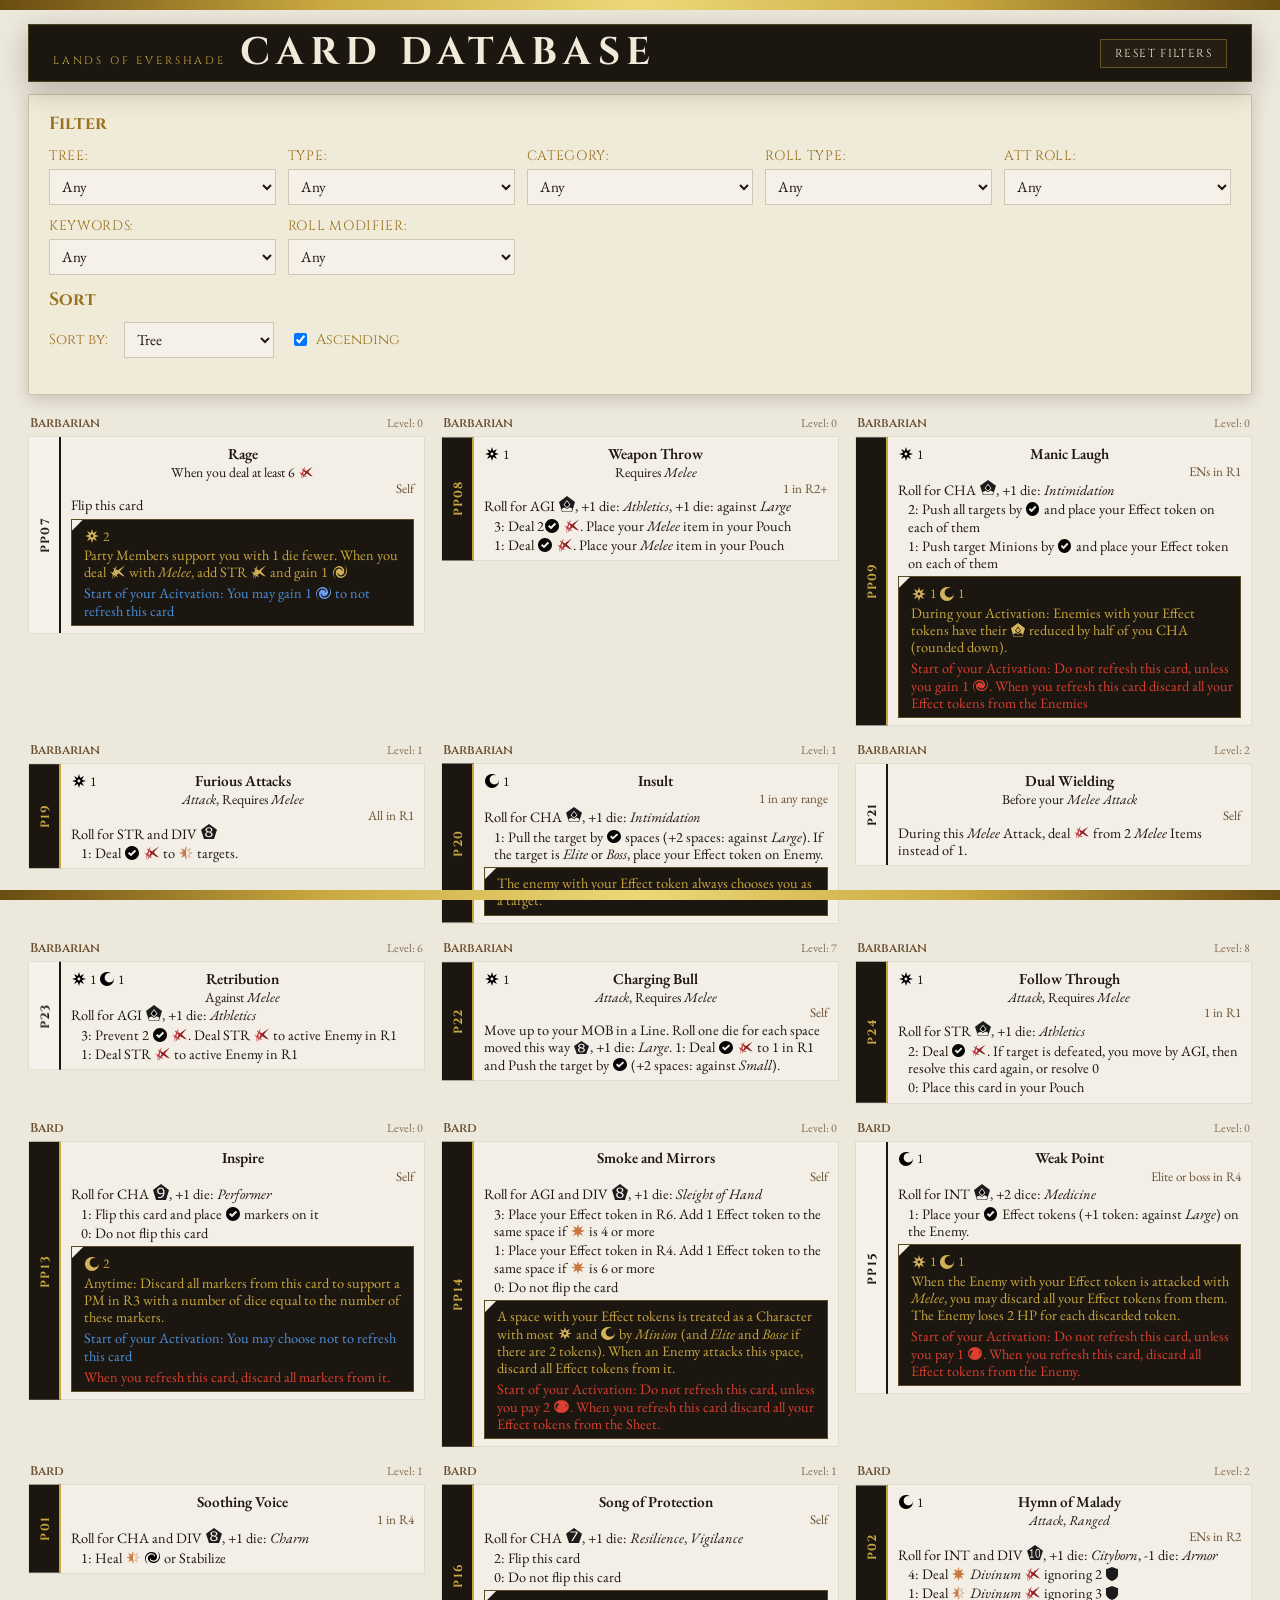
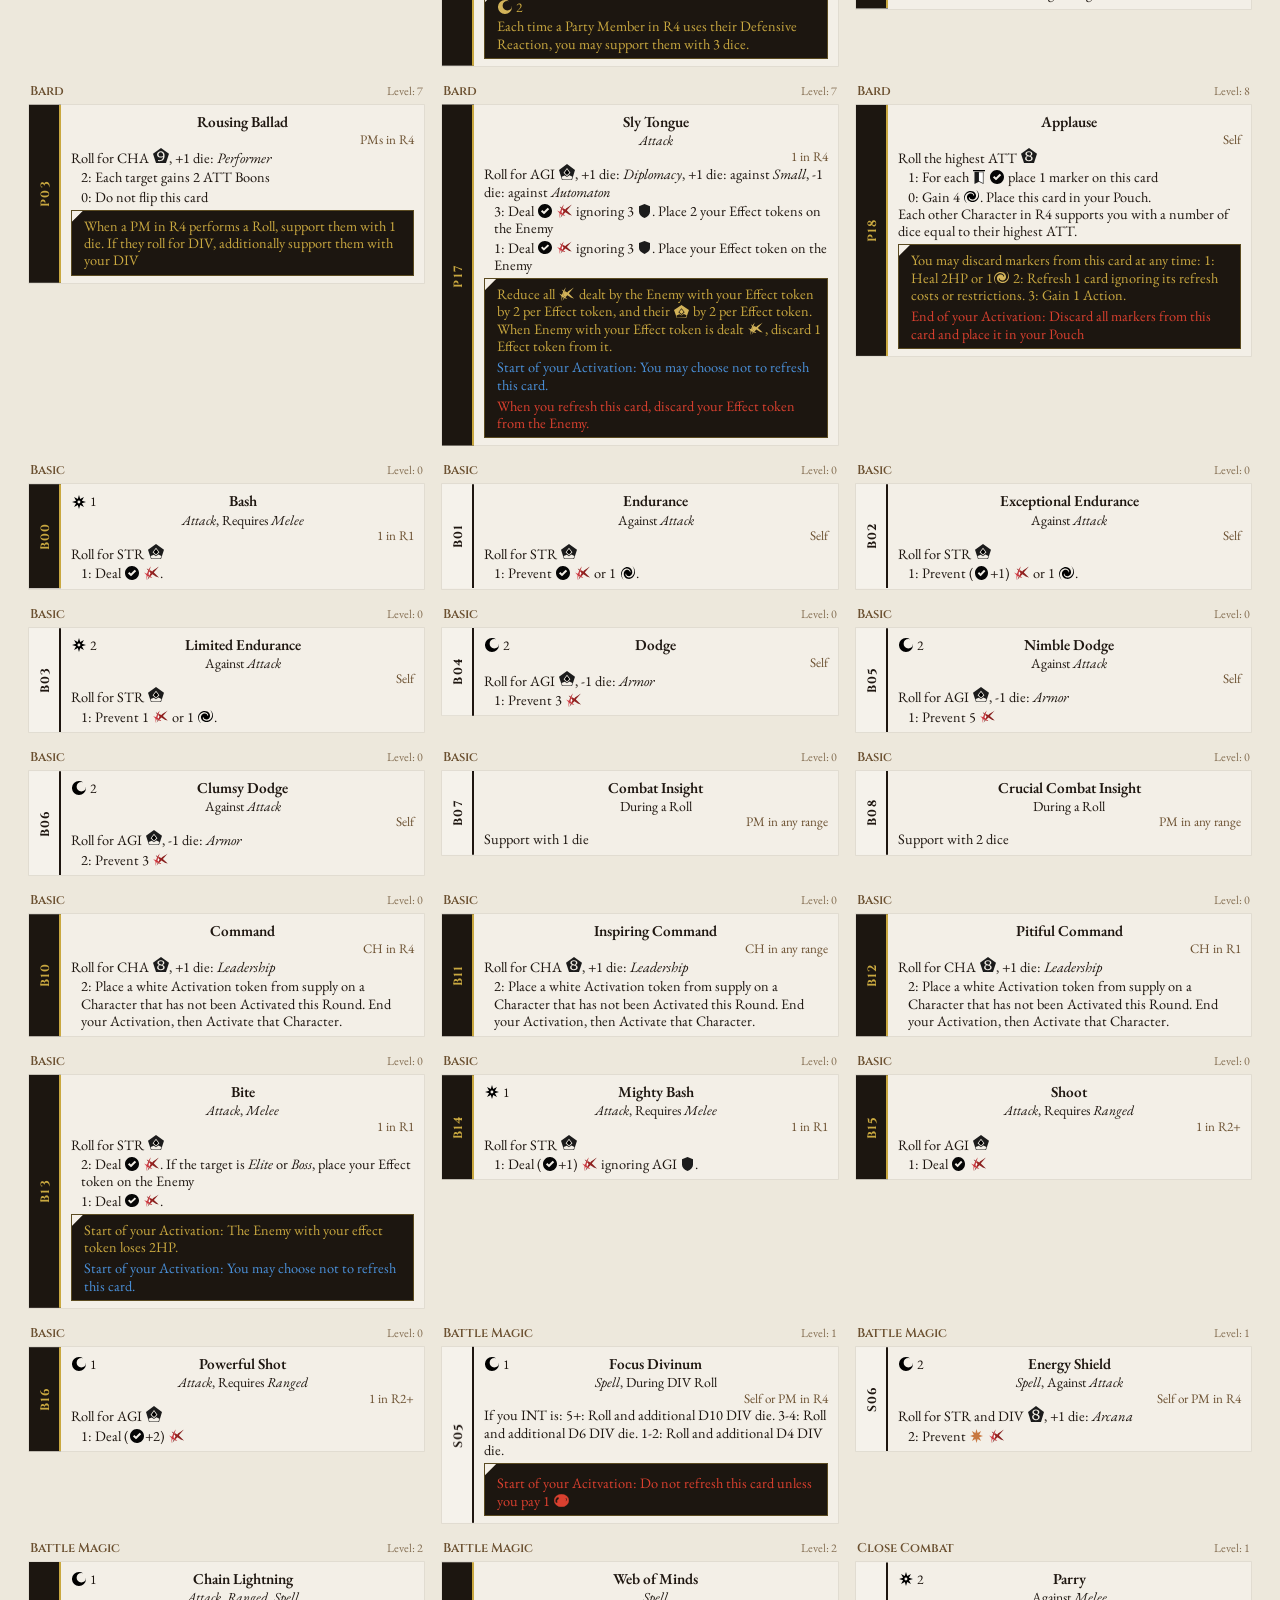
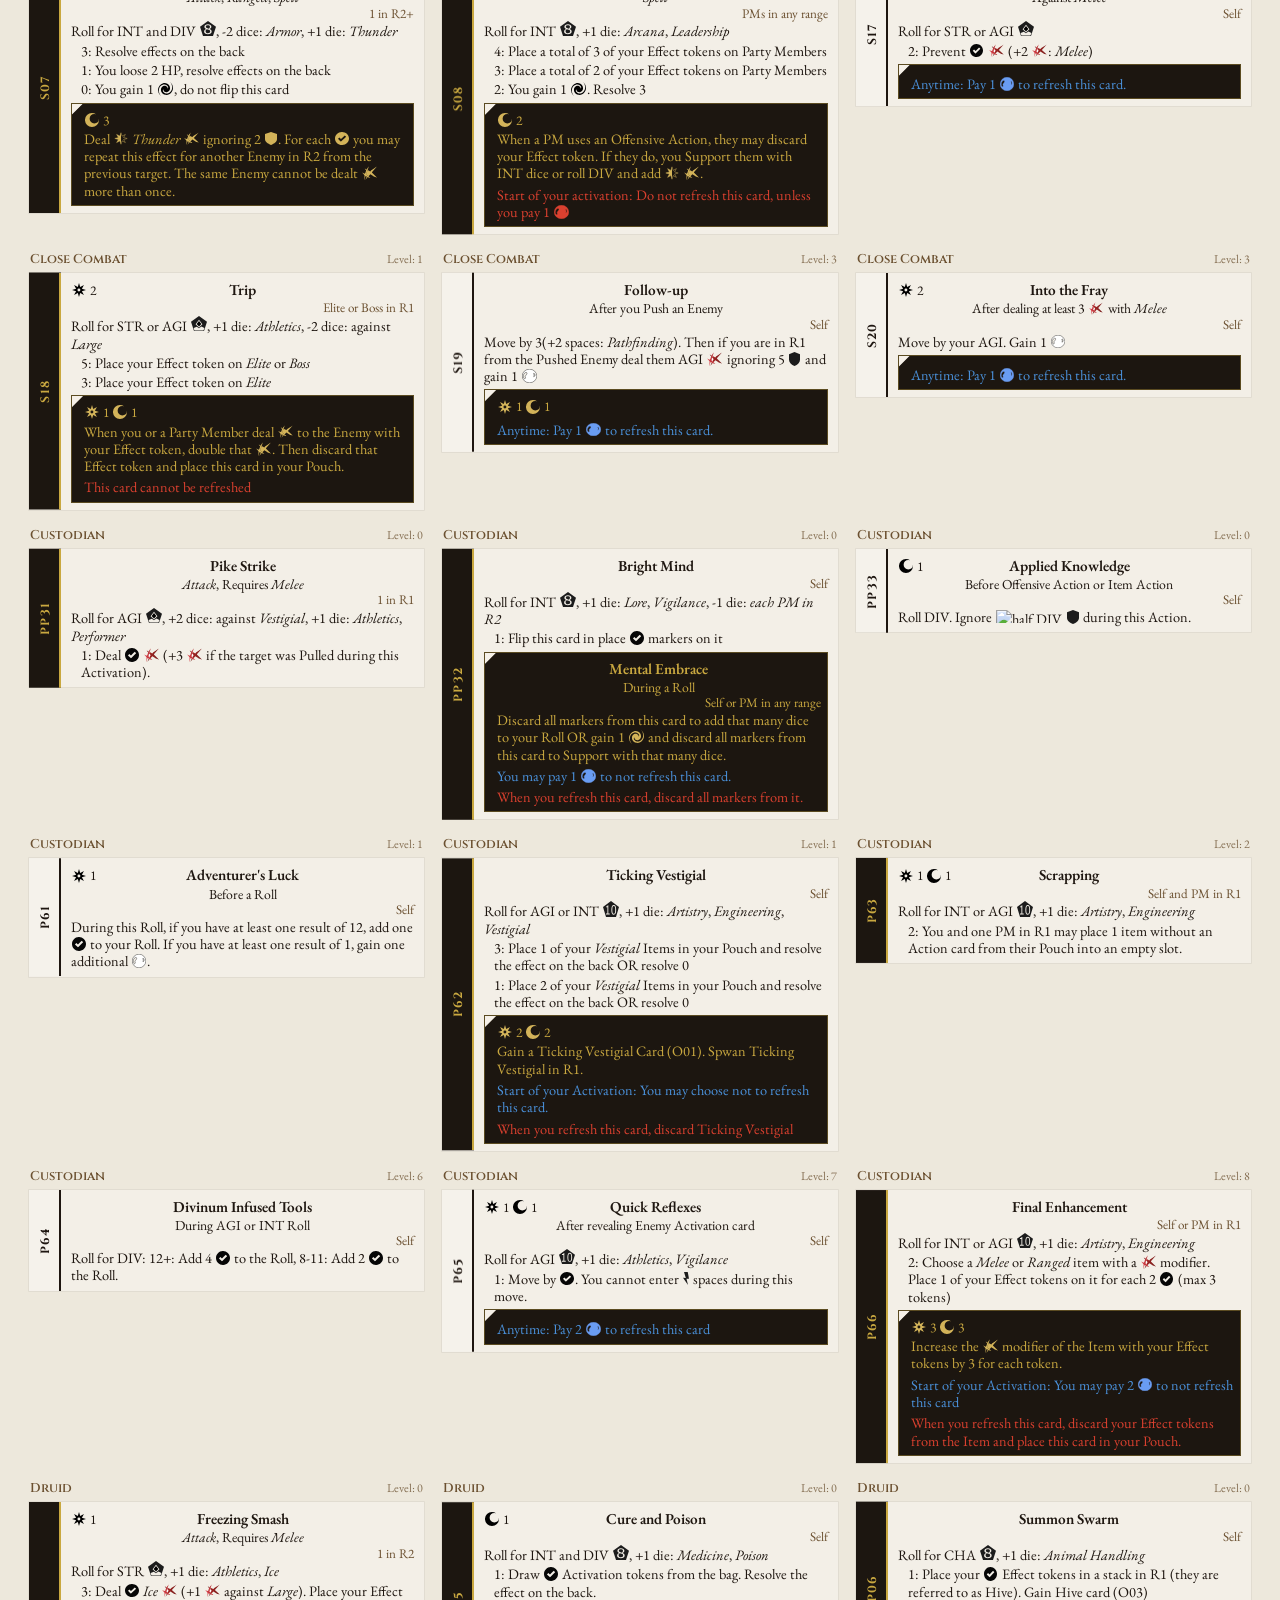
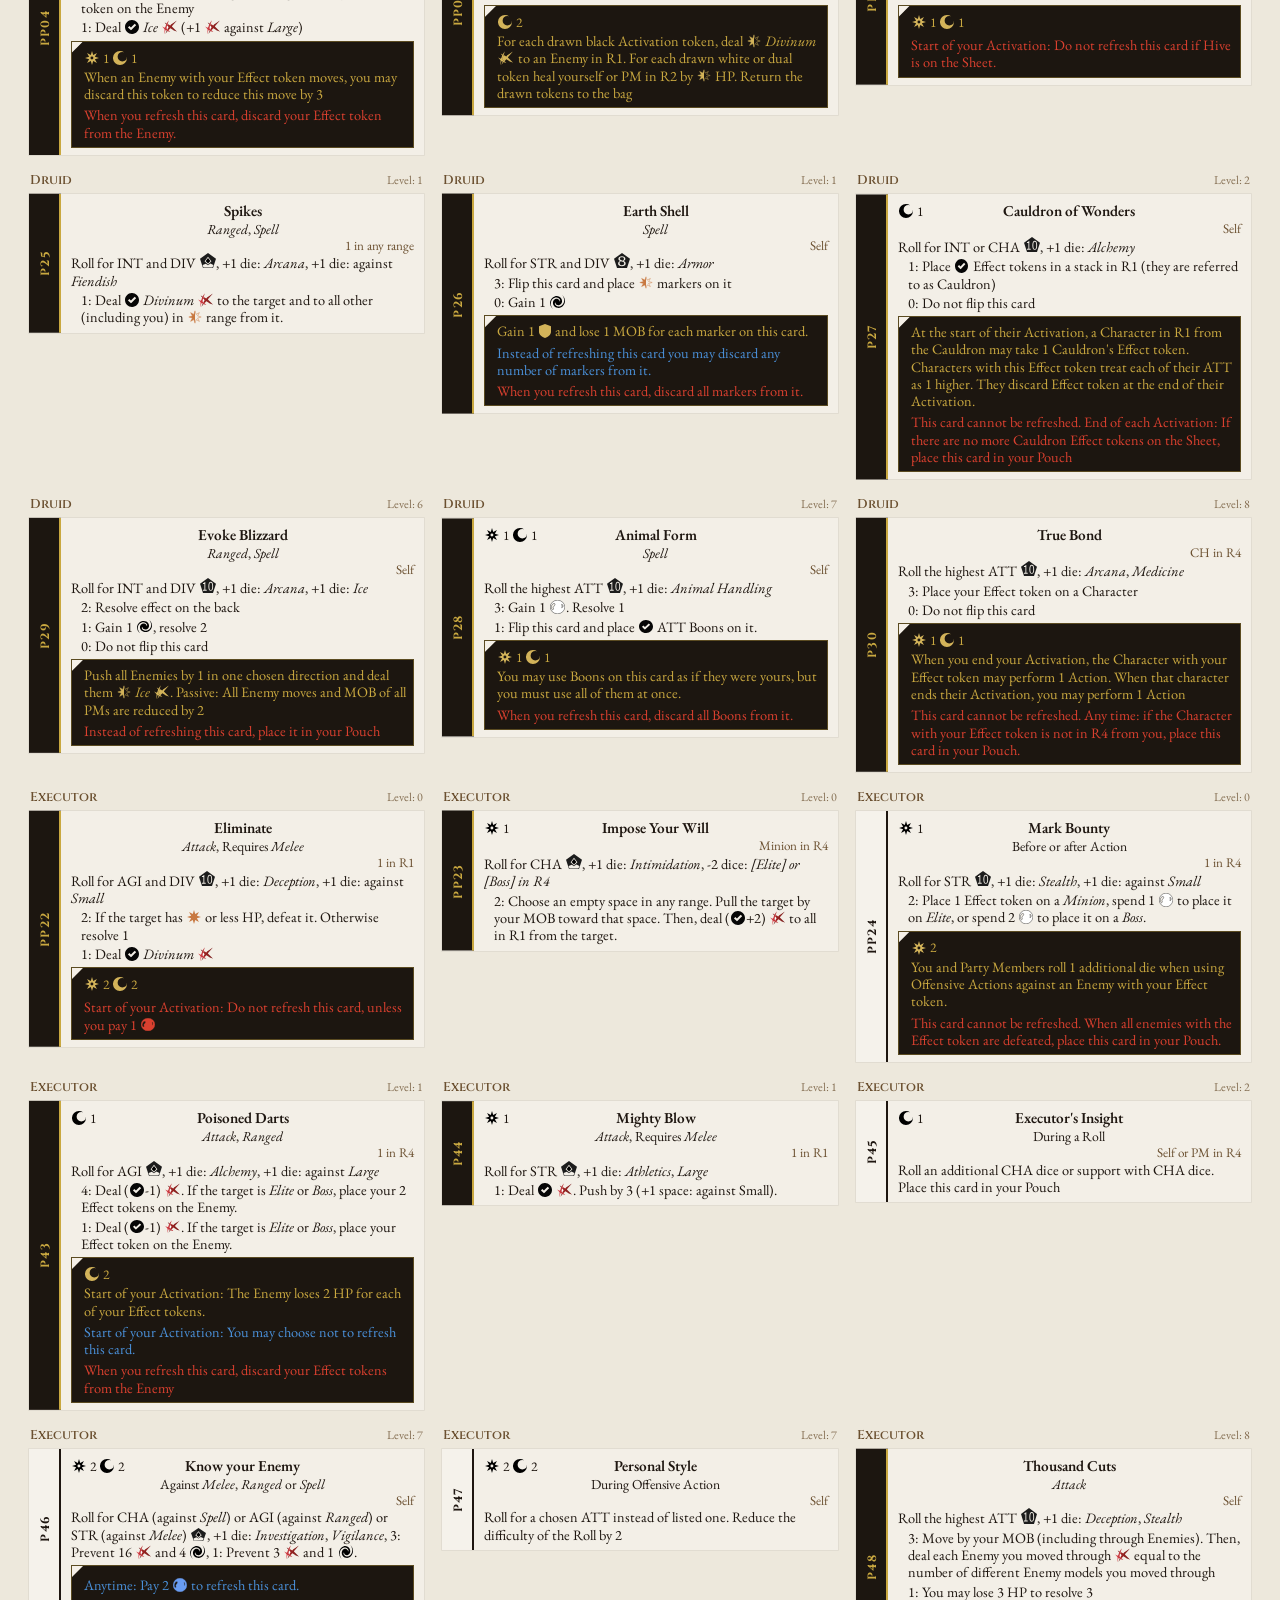
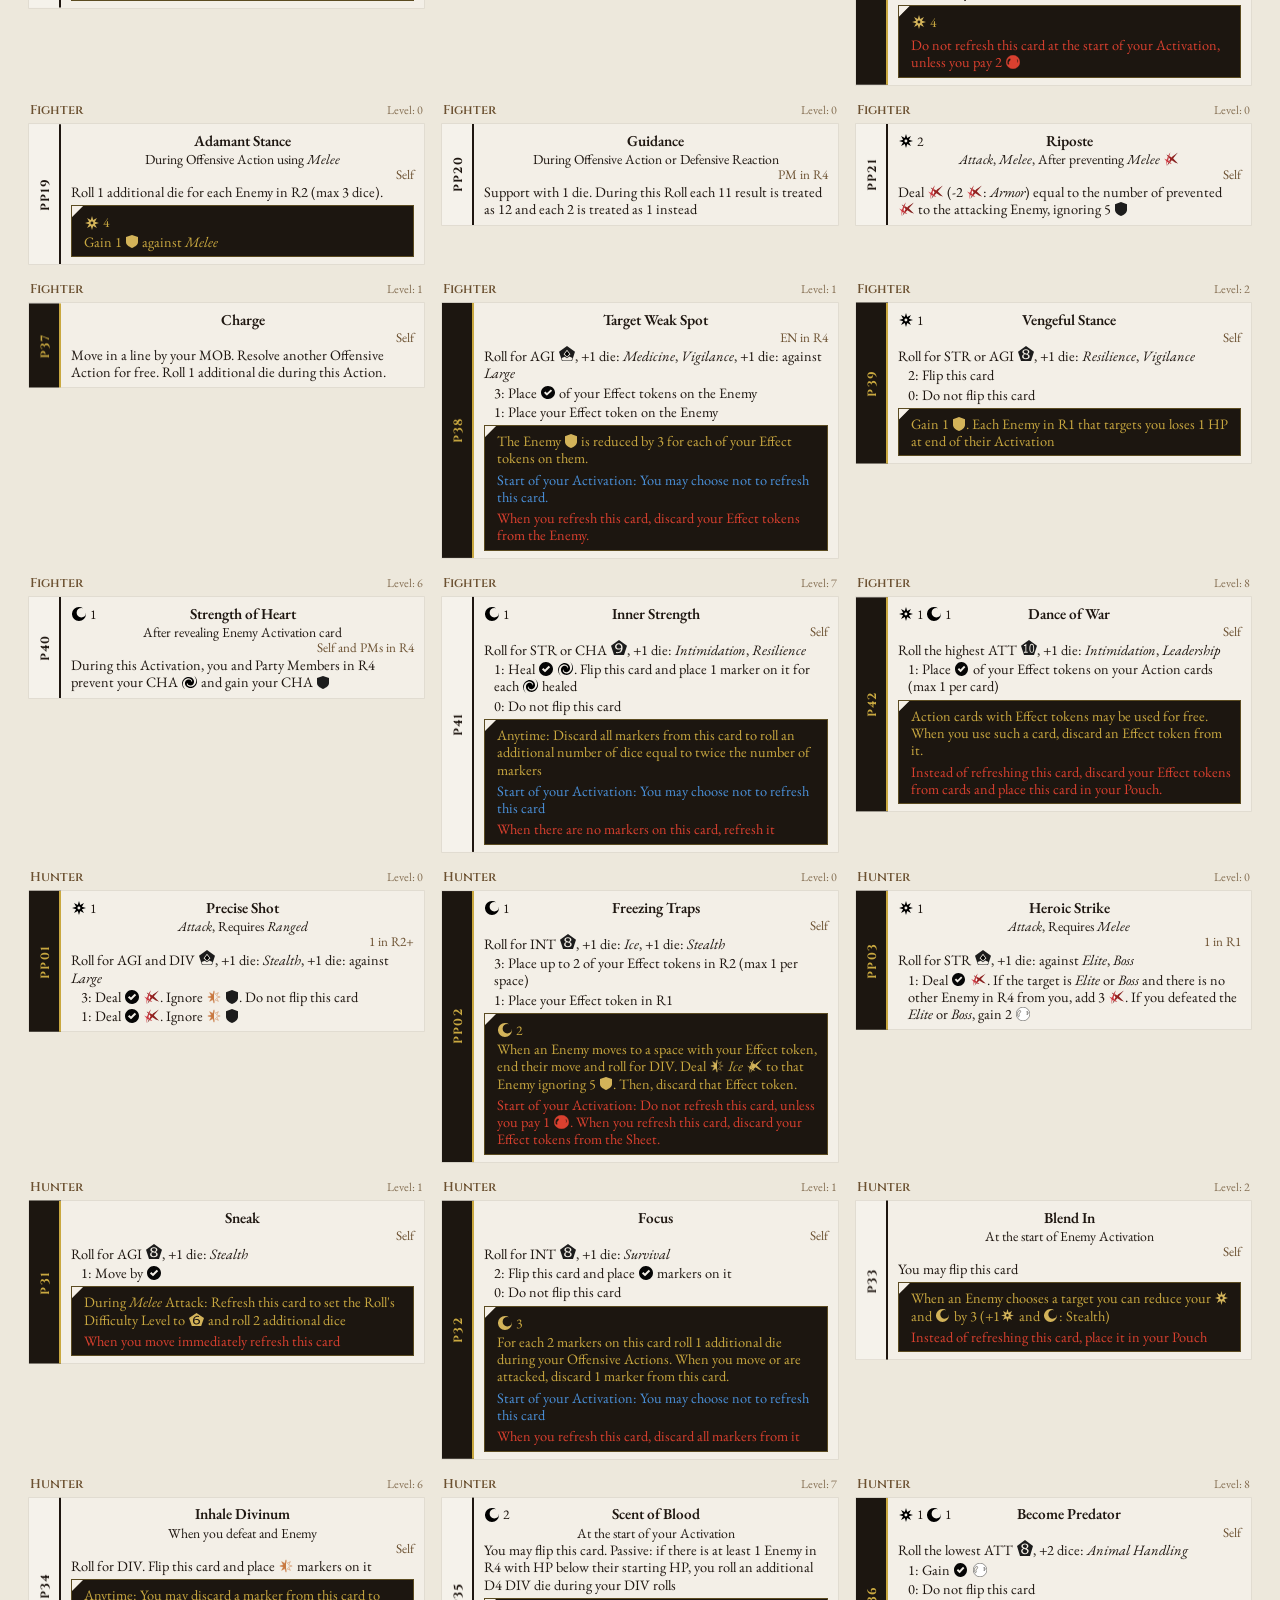
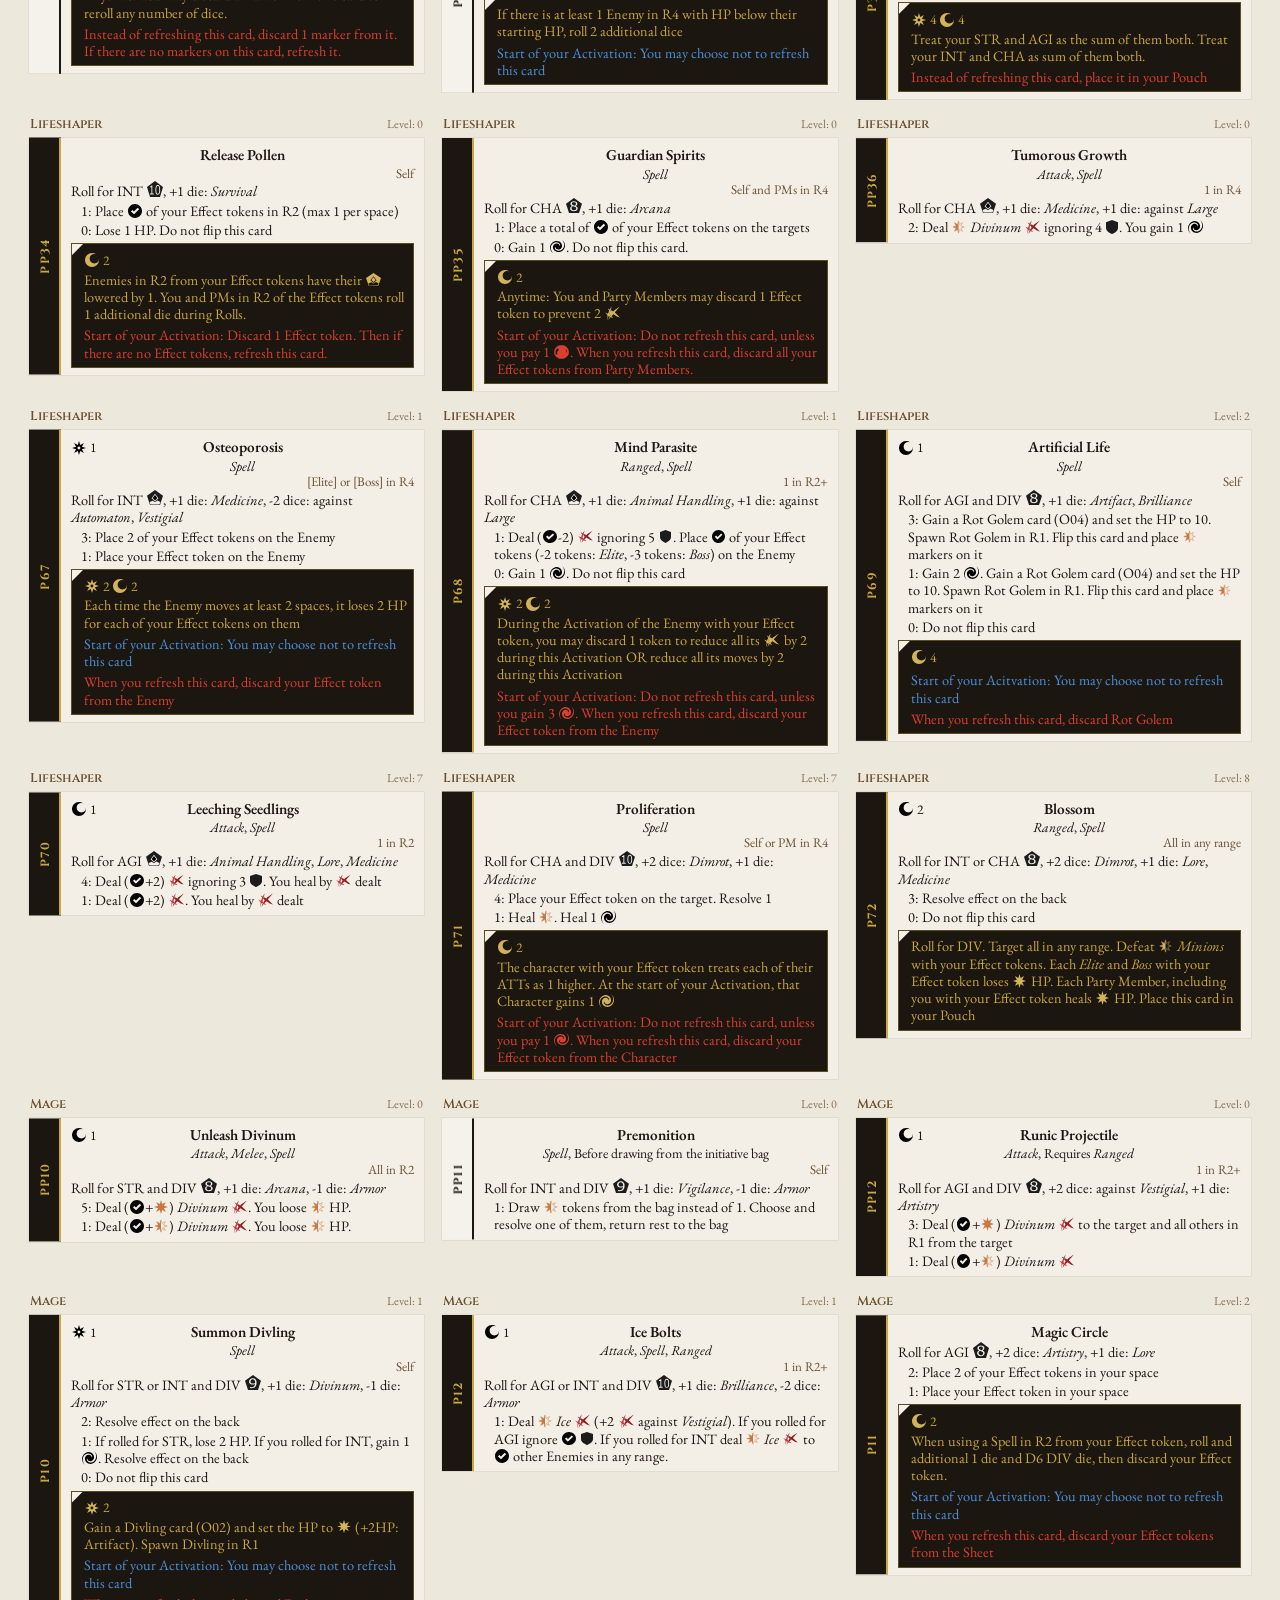
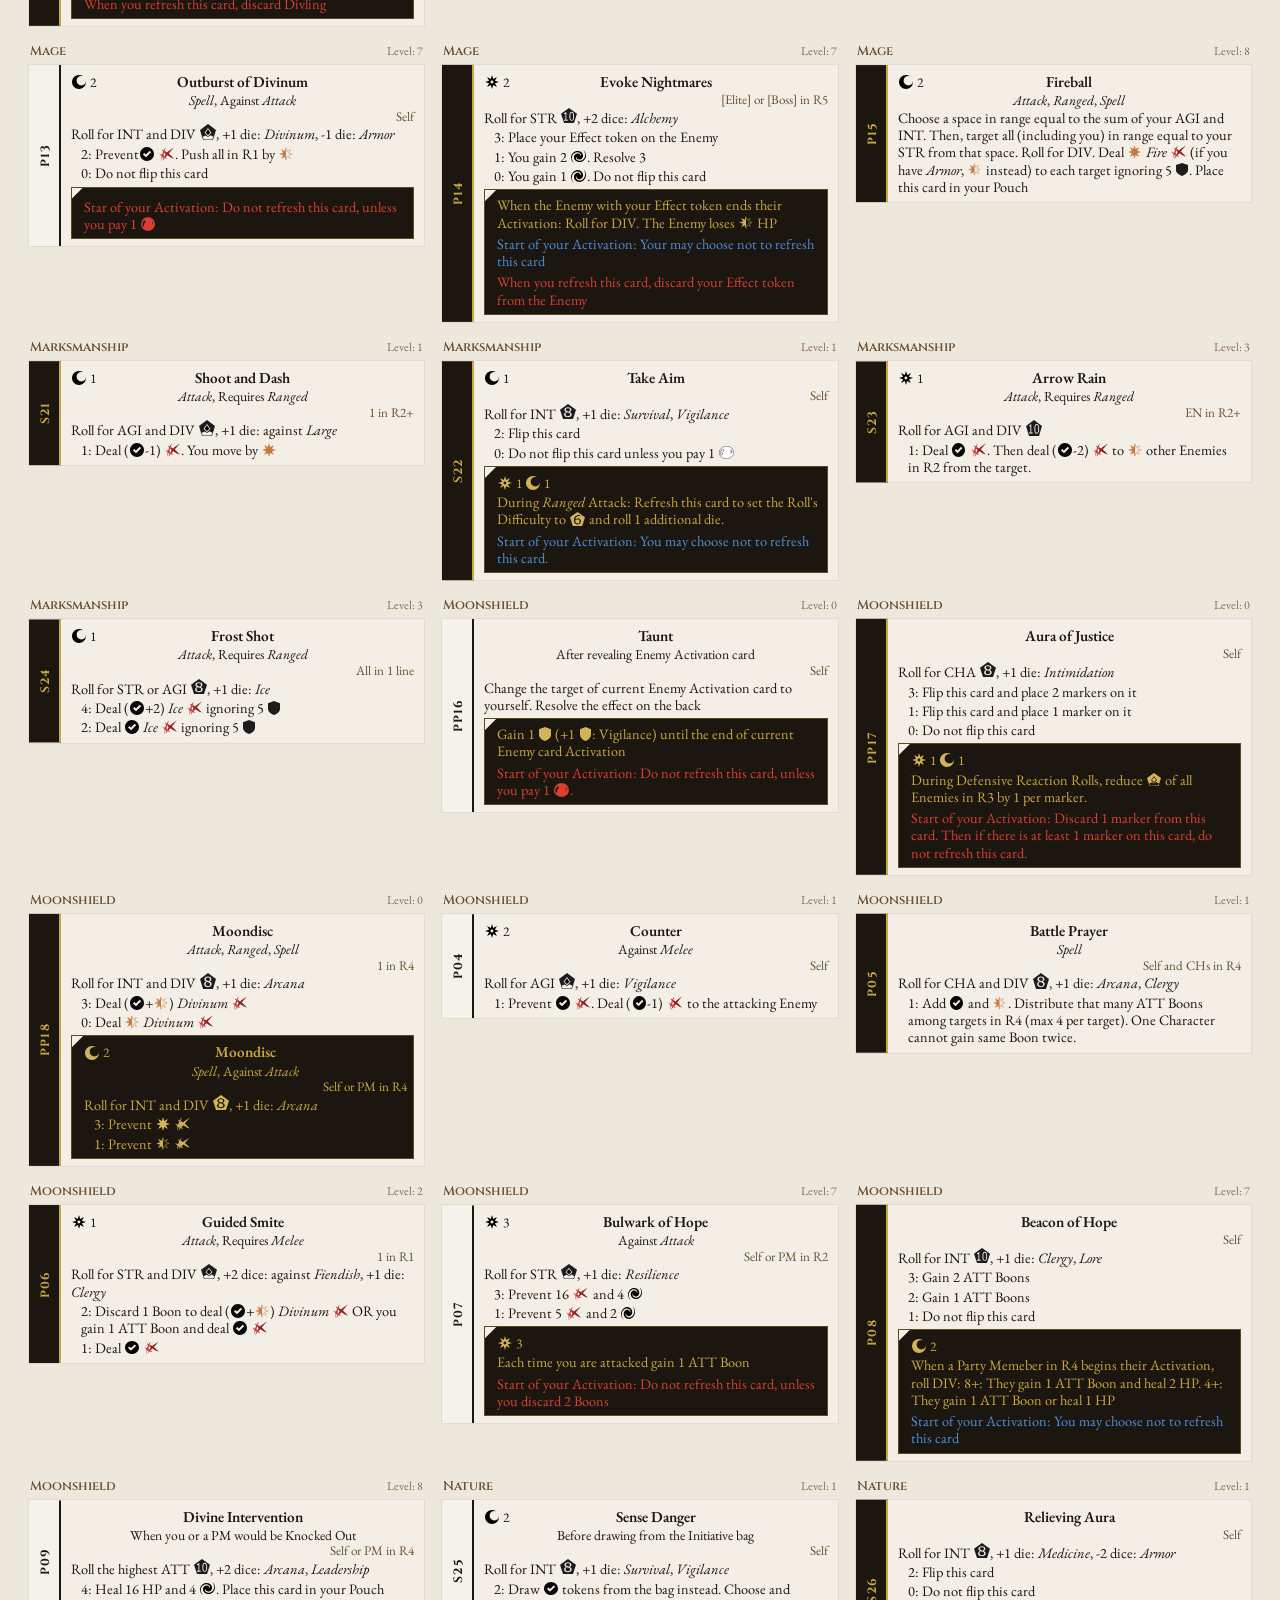
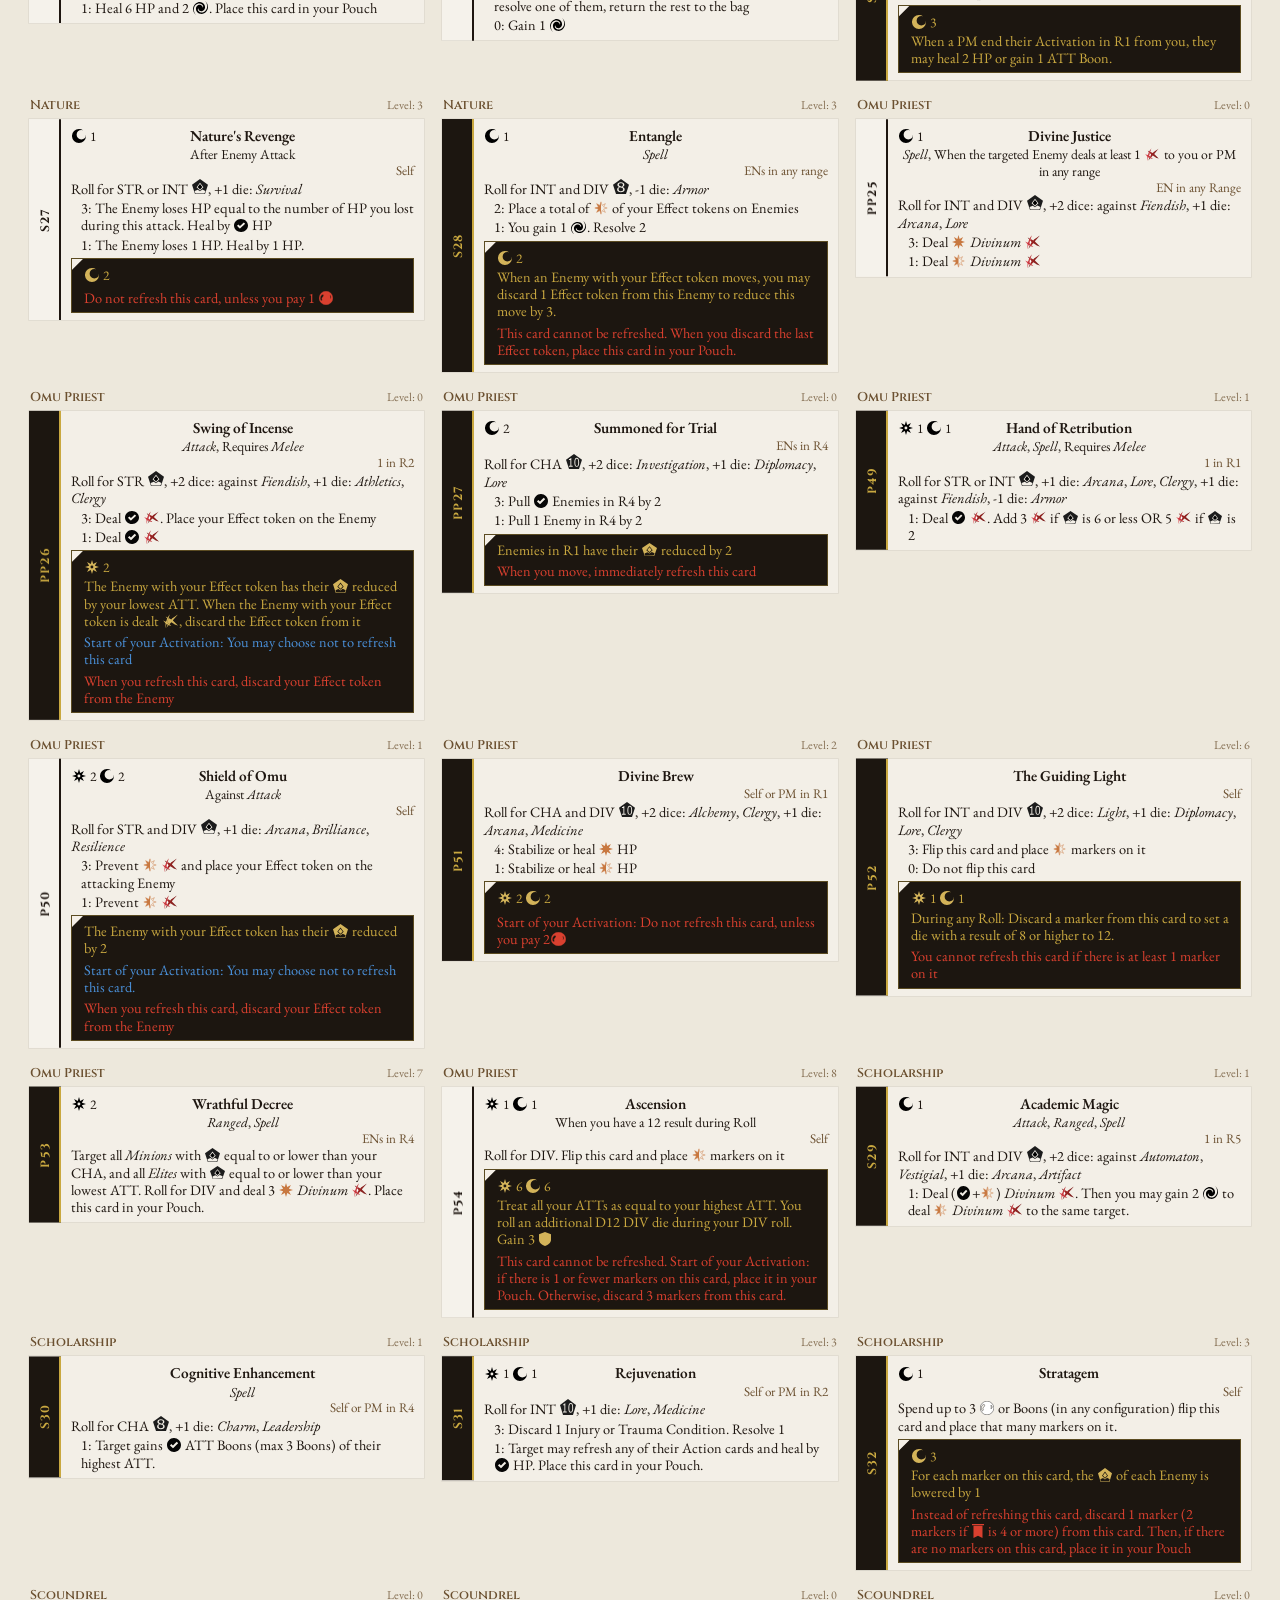
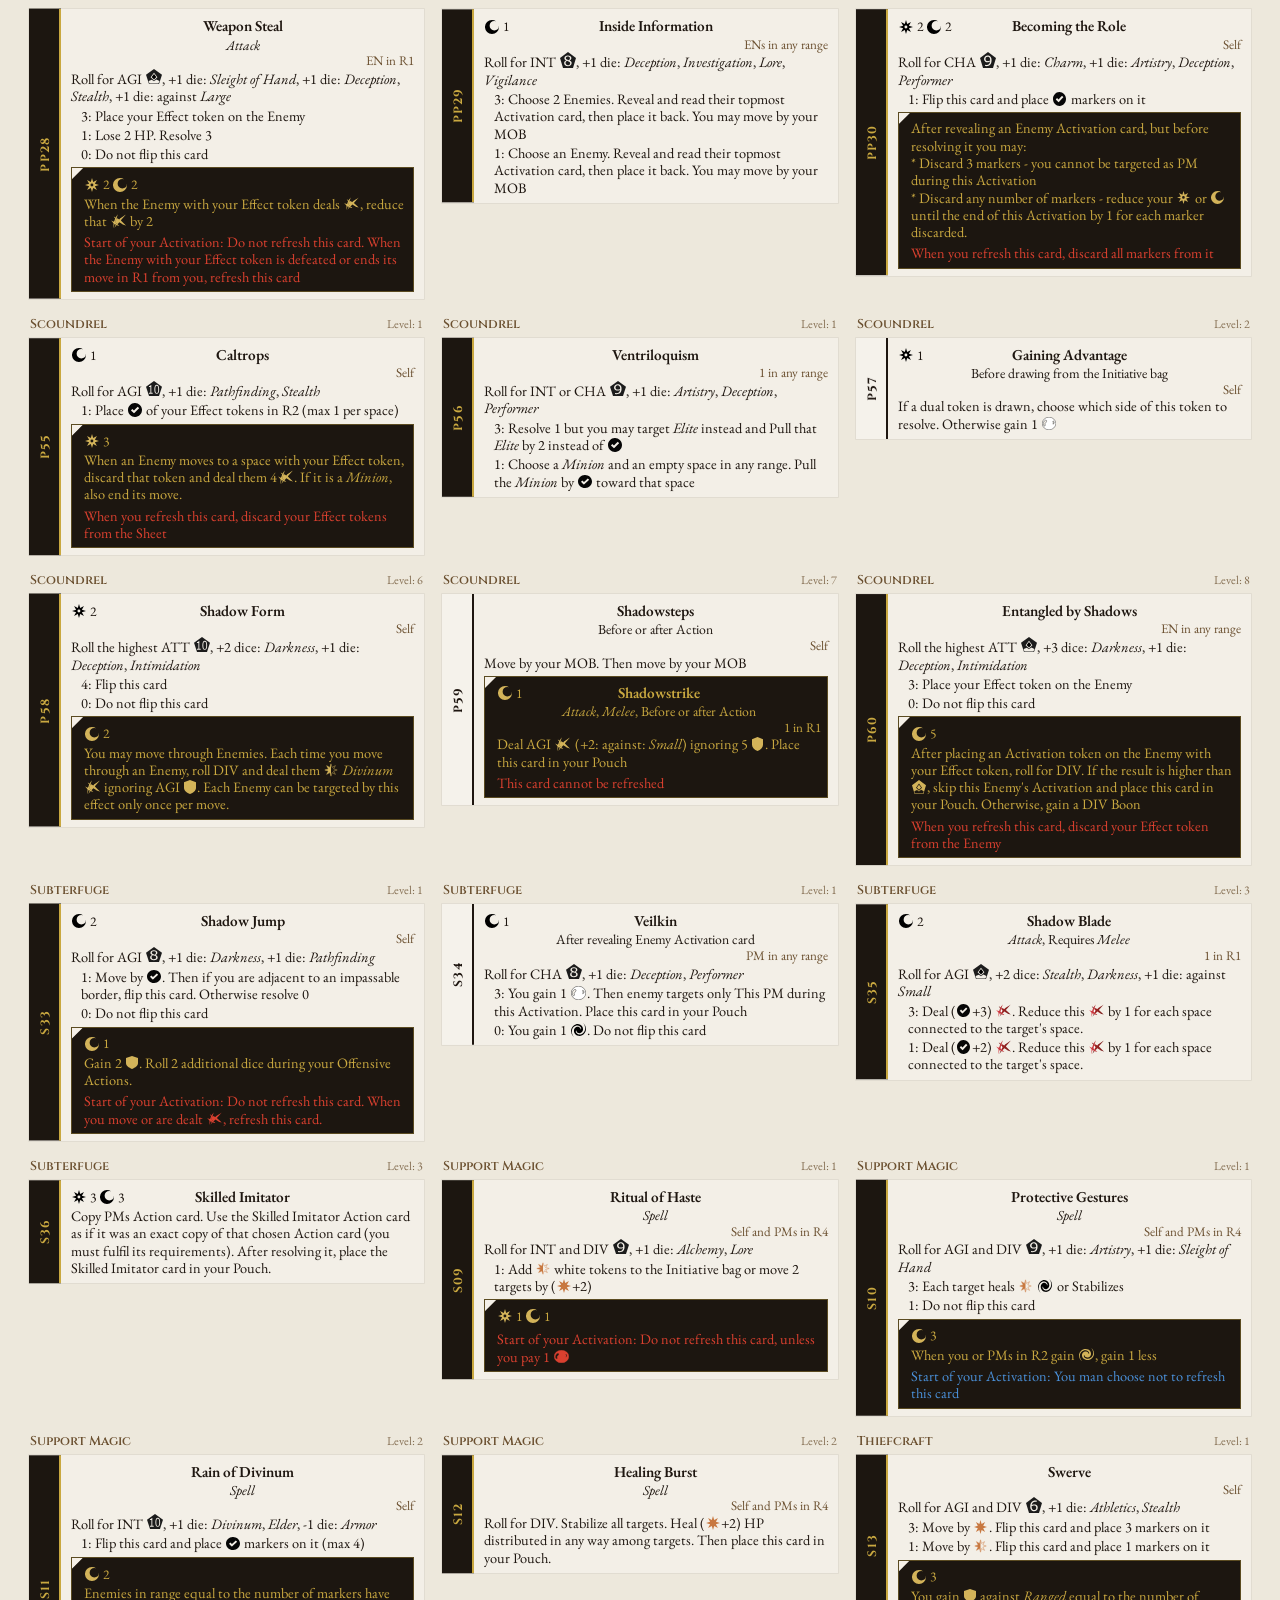
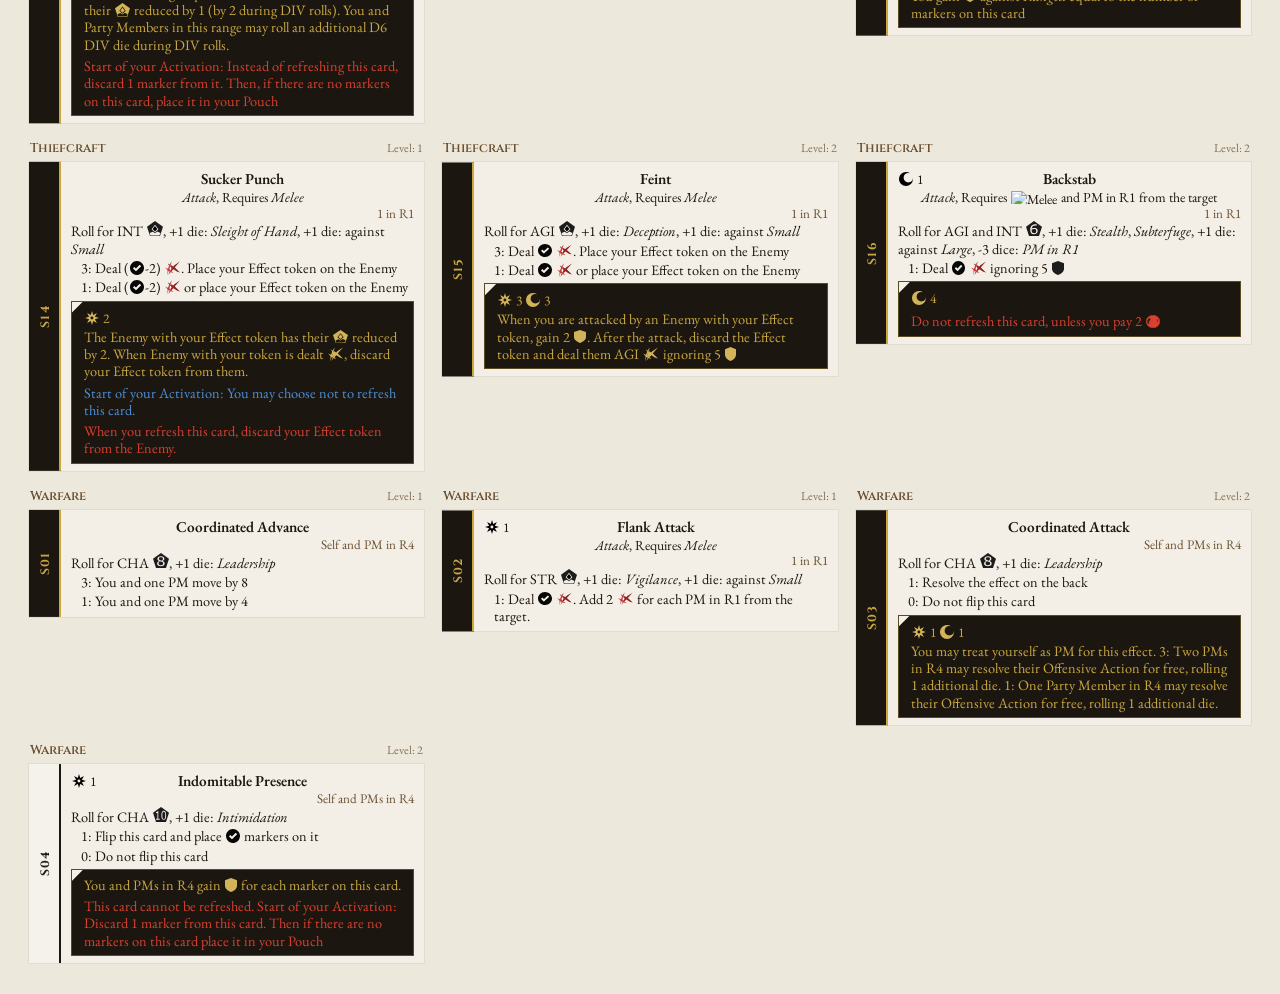
==== commit 6aa4bc08: "Add keywords filter" ====
--- a/cardDatabase.html
+++ b/cardDatabase.html
@@ -68,6 +68,14 @@
             </select>
           </div>
           <div class="filter-group">
+            <label for="filterKeywords">Keywords:</label>
+            <select id="filterKeywords">
+              <option value="">Any</option>
+              <option value="has">At least one</option>
+              <option value="none">No keywords</option>
+            </select>
+          </div>
+          <div class="filter-group">
             <label for="filterModifier">Roll Modifier:</label>
             <select id="filterModifier">
               <option value="">Any</option>
@@ -101,6 +109,6 @@
     <div id="errorBanner" class="error-banner hidden" role="alert"></div>
   </main>
 
-  <script type="module" src="cardDatabase.js"></script>
+  <script type="module" src="js/cardDatabase.js"></script>
 </body>
 </html>
--- a/styles.css
+++ b/styles.css
@@ -410,7 +410,16 @@
   align-content: center;
 }
 
-.item-name,
+.item-name {
+  font-family: 'EB Garamond', serif;
+  font-size: 0.95rem;
+  font-weight: 600;
+  text-align: center;
+  color: var(--ink);
+  line-height: 1.2;
+  overflow-wrap: anywhere;
+}
+
 .item-keywords {
   overflow-wrap: anywhere;
 }
@@ -516,13 +525,75 @@
   min-width: 0;
 }
 
+.action-card-name-row {
+  position: relative;
+  display: flex;
+  align-items: center;
+  min-height: 1.4em;
+}
+
 .action-card-name {
+  position: absolute;
+  left: 50%;
+  transform: translateX(-50%);
   font-family: 'EB Garamond', serif;
   font-size: 0.95rem;
   font-weight: 600;
   text-align: center;
   color: var(--ink);
   line-height: 1.2;
+}
+
+.action-card-sun-moon {
+  display: flex;
+  align-items: center;
+  gap: 2px;
+  font-size: 0.85rem;
+  color: var(--ink);
+  white-space: nowrap;
+}
+
+.action-card-sun-moon img {
+  width: 14px;
+  height: 14px;
+  margin-right: 2px;
+}
+
+.action-card-back-sun-moon {
+  position: relative;
+  display: flex;
+  align-items: center;
+  justify-content: flex-end;
+  gap: 2px;
+  font-family: 'EB Garamond', serif;
+  font-size: 0.9rem;
+  font-weight: 400;
+  color: var(--gold);
+  white-space: nowrap;
+  background: var(--dark);
+  border: 1px solid rgba(201, 168, 64, 0.36);
+  padding: 2px 6px;
+  margin-left: auto;
+  overflow: hidden;
+}
+
+.action-card-back-sun-moon::before {
+  content: "";
+  position: absolute;
+  left: -1px;
+  top: -1px;
+  width: 13px;
+  height: 13px;
+  background: linear-gradient(315deg, rgba(201, 168, 64, 0.14) 0 46%, var(--panel-strong) 52% 100%);
+  clip-path: polygon(0 0, 0 100%, 100% 0);
+  pointer-events: none;
+}
+
+.action-card-back-sun-moon img {
+  width: 14px;
+  height: 14px;
+  margin-right: 2px;
+  filter: brightness(0) saturate(100%) invert(72%) sepia(31%) saturate(642%) hue-rotate(7deg) brightness(95%) contrast(89%);
 }
 
 .action-card-meta {
@@ -559,6 +630,20 @@
 
 .action-card-desc {
   color: var(--ink);
+}
+
+.action-card-text {
+  font-family: 'EB Garamond', serif;
+  font-size: 0.9rem;
+  font-style: normal;
+  font-weight: 400;
+  text-align: left;
+  line-height: 1.2;
+  color: var(--gold);
+}
+
+.action-card-back-text {
+  color: var(--gold);
 }
 
 .folded-effect-text {
@@ -602,6 +687,16 @@
   color: var(--ink);
 }
 
+.action-card-back-text .action-card-roll,
+.action-card-roll.action-card-back-text {
+  color: var(--gold);
+}
+
+.action-card-back-text .action-card-outcome,
+.action-card-outcome.action-card-back-text {
+  color: var(--gold);
+}
+
 .action-card-difficulty {
   display: inline-flex;
   align-items: center;
@@ -612,6 +707,10 @@
   display: block;
   width: 1rem;
   height: auto;
+}
+
+.action-card-roll.action-card-back-text .action-card-difficulty-icon {
+  filter: brightness(0) saturate(100%) invert(72%) sepia(31%) saturate(642%) hue-rotate(7deg) brightness(95%) contrast(89%);
 }
 
 .action-card-inline-icon {
@@ -624,6 +723,30 @@
 
 .folded-effect-text .action-card-inline-icon {
   filter: brightness(0) saturate(100%) invert(72%) sepia(31%) saturate(642%) hue-rotate(7deg) brightness(95%) contrast(89%);
+}
+
+.action-card-note {
+  margin-top: 4px;
+  font-family: 'EB Garamond', serif;
+  font-size: 0.9rem;
+  line-height: 1.2;
+  color: #4a90d9;
+}
+
+.action-card-note .action-card-inline-icon {
+  filter: brightness(0) saturate(100%) invert(52%) sepia(59%) saturate(600%) hue-rotate(185deg) brightness(105%) contrast(90%);
+}
+
+.action-card-warning {
+  margin-top: 4px;
+  font-family: 'EB Garamond', serif;
+  font-size: 0.9rem;
+  line-height: 1.2;
+  color: #da402f;
+}
+
+.action-card-warning .action-card-inline-icon {
+  filter: brightness(0) saturate(100%) invert(75%) sepia(28%) saturate(2913%) hue-rotate(309deg) brightness(69%) contrast(187%);
 }
 .action-card-outcome {
   color: var(--ink);
@@ -1234,18 +1357,6 @@
   gap: 16px;
 }
 
-.card-database-item {
-  list-style: none;
-}
-
-.card-meta-info {
-  font-size: 0.85rem;
-  color: var(--muted);
-  margin: 8px 0 0 0;
-  font-family: 'Cinzel', serif;
-  font-weight: 600;
-}
-
 .card-database-meta {
   display: flex;
   justify-content: space-between;
@@ -1254,7 +1365,7 @@
   padding: 0 2px;
 }
 
-.card-meta-profession {
+.card-meta-tree {
   font-size: 0.8rem;
   font-family: 'Cinzel', serif;
   font-weight: 600;
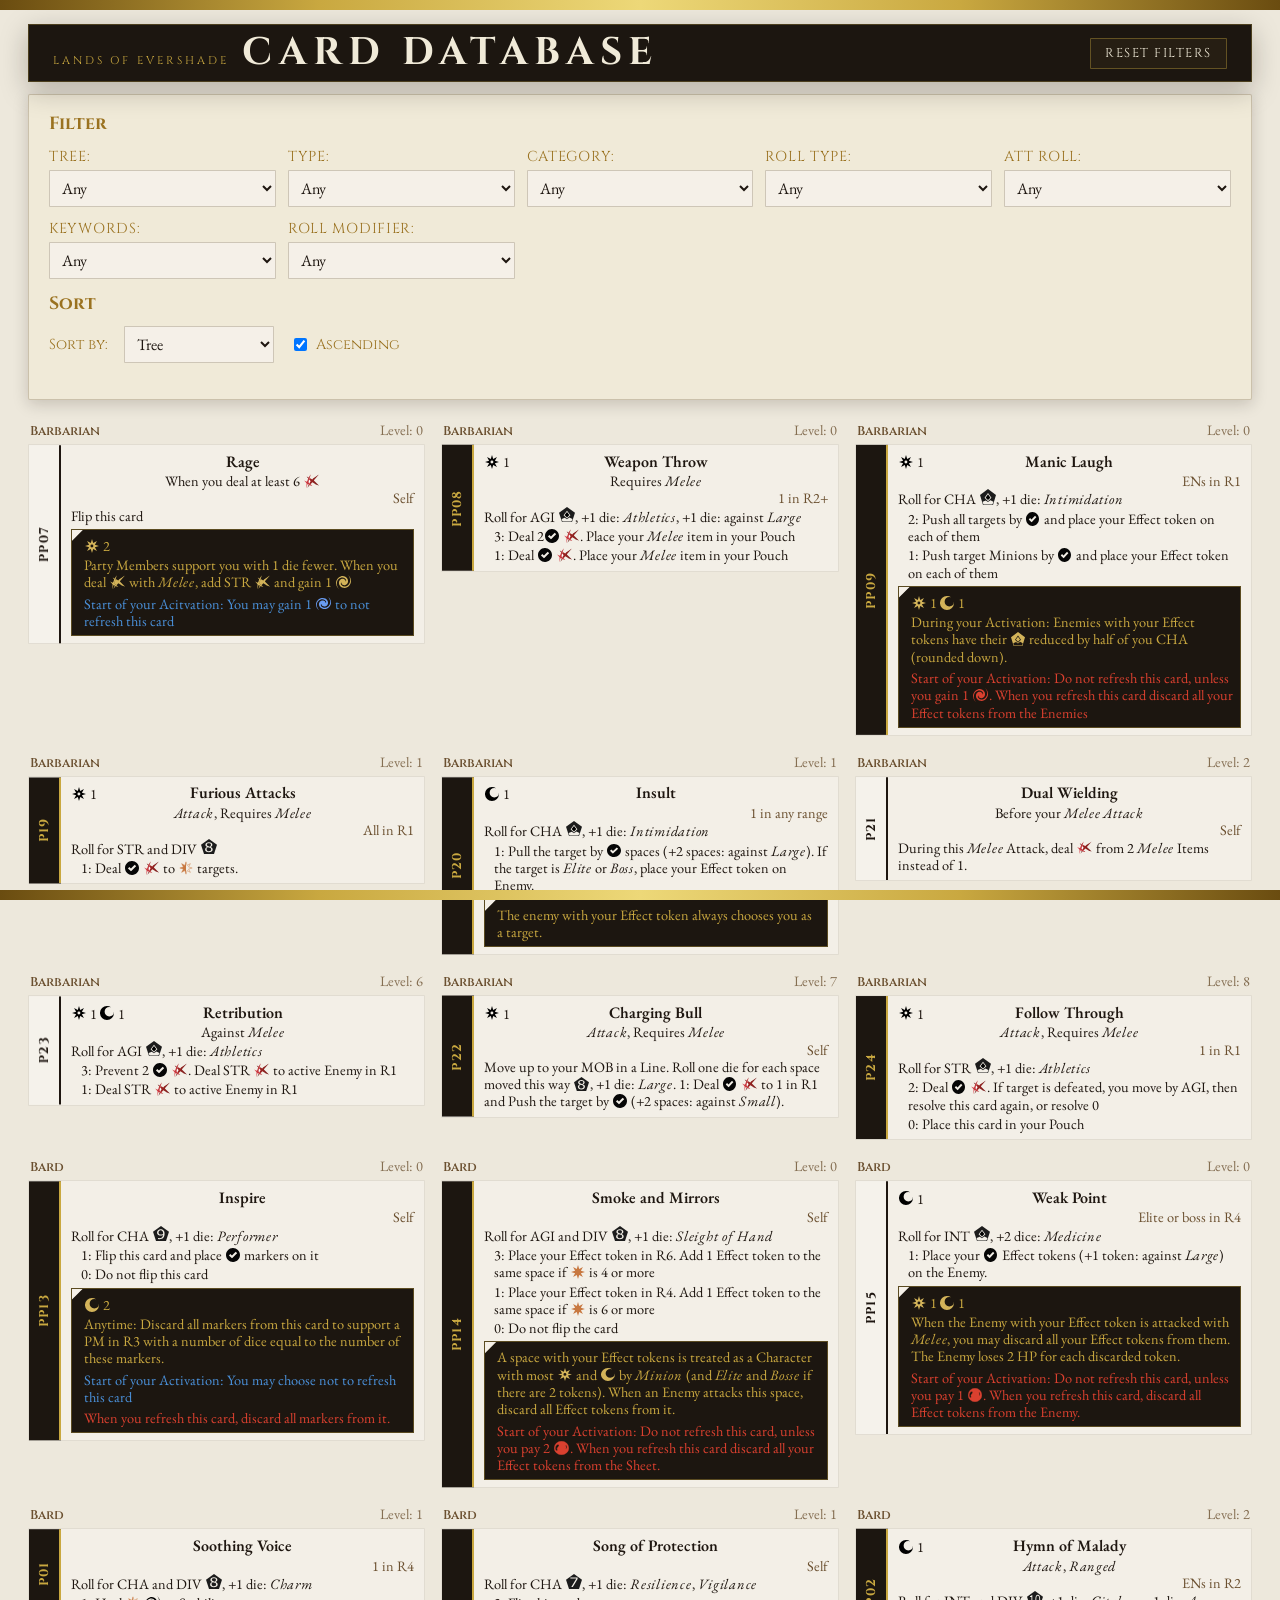
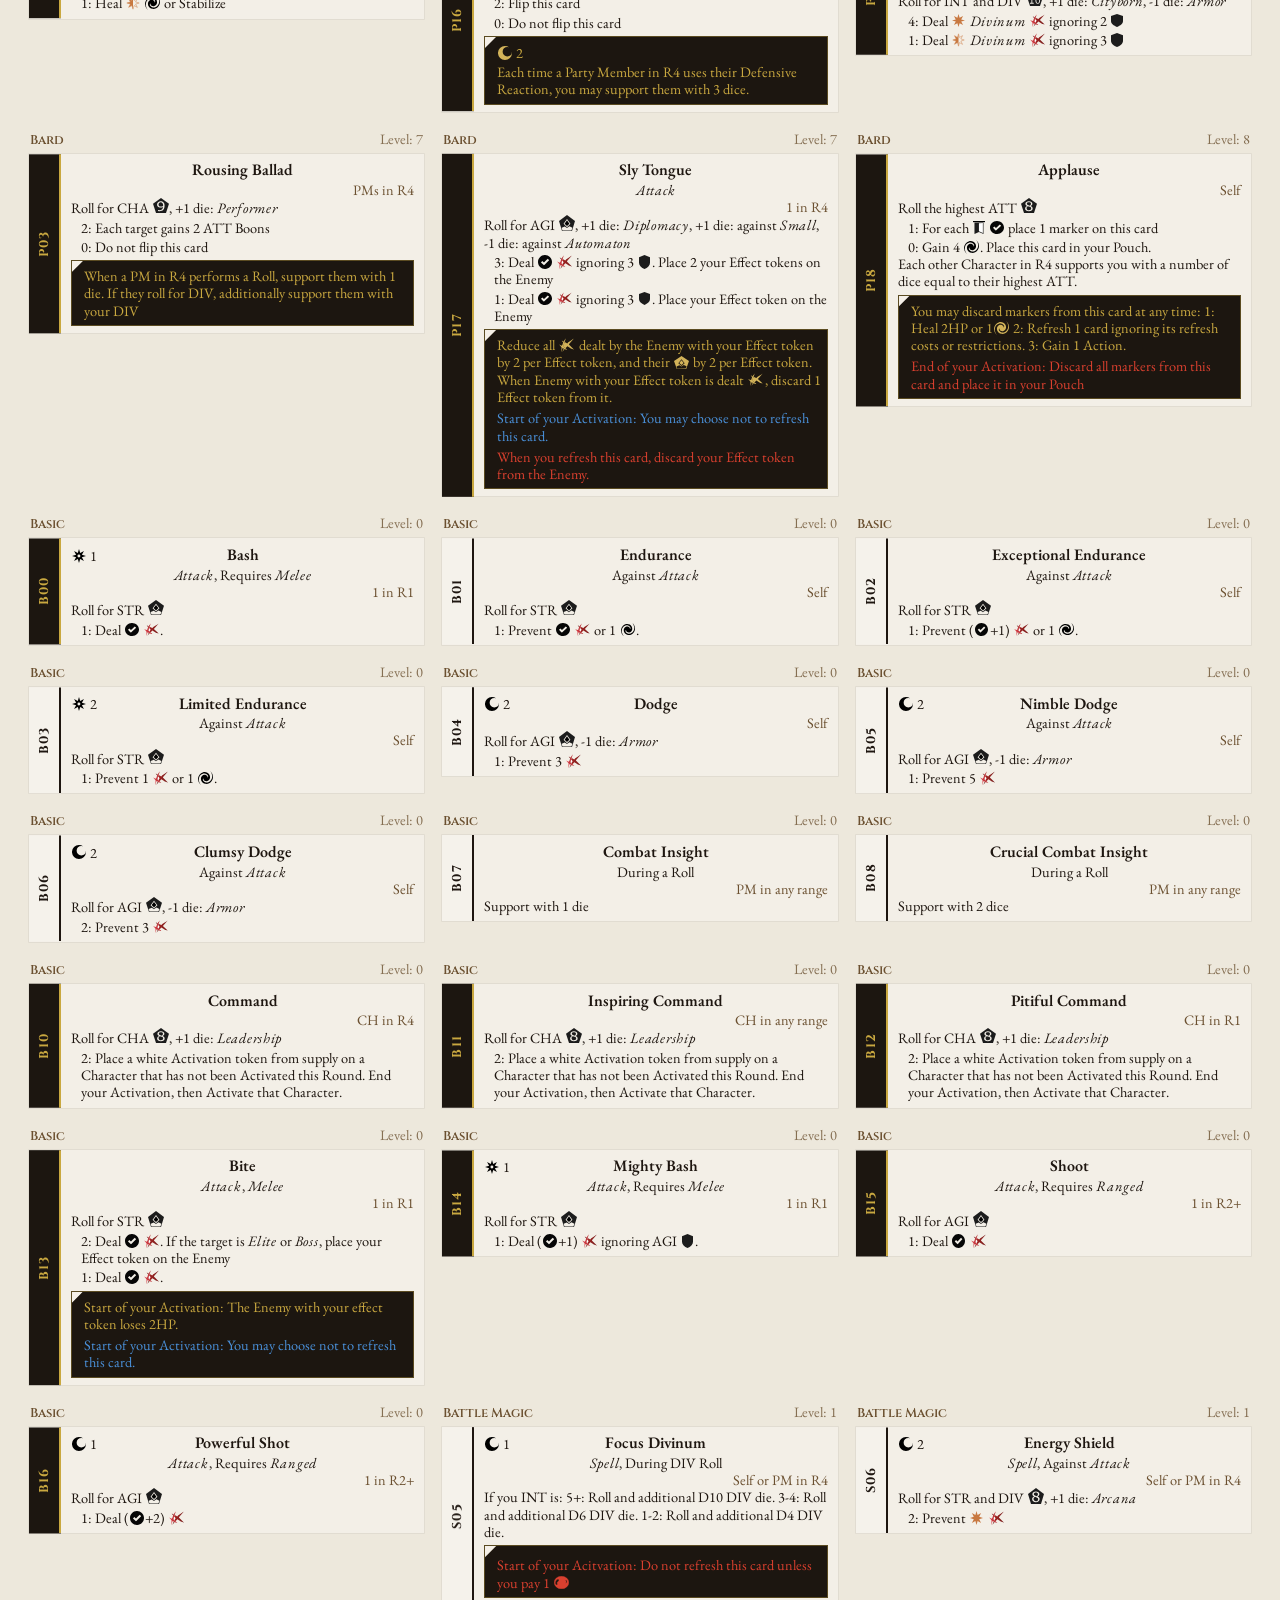
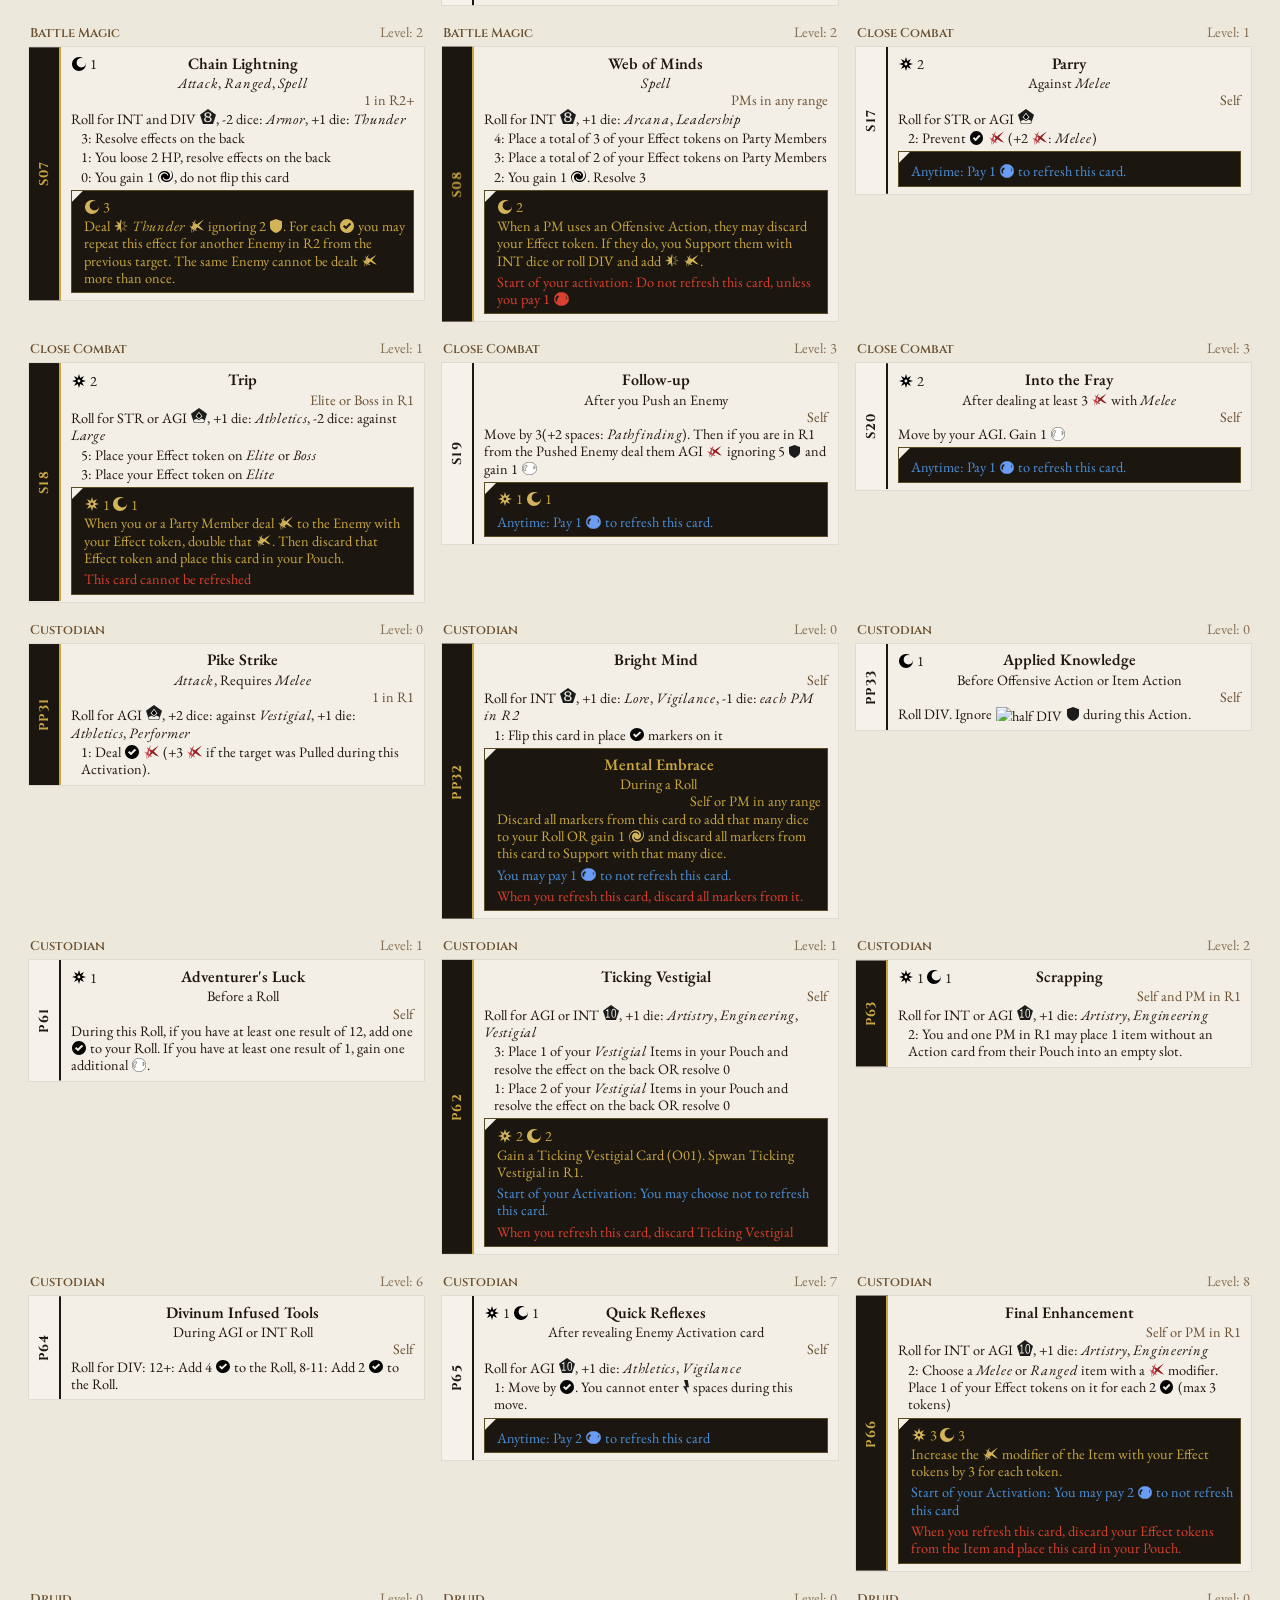
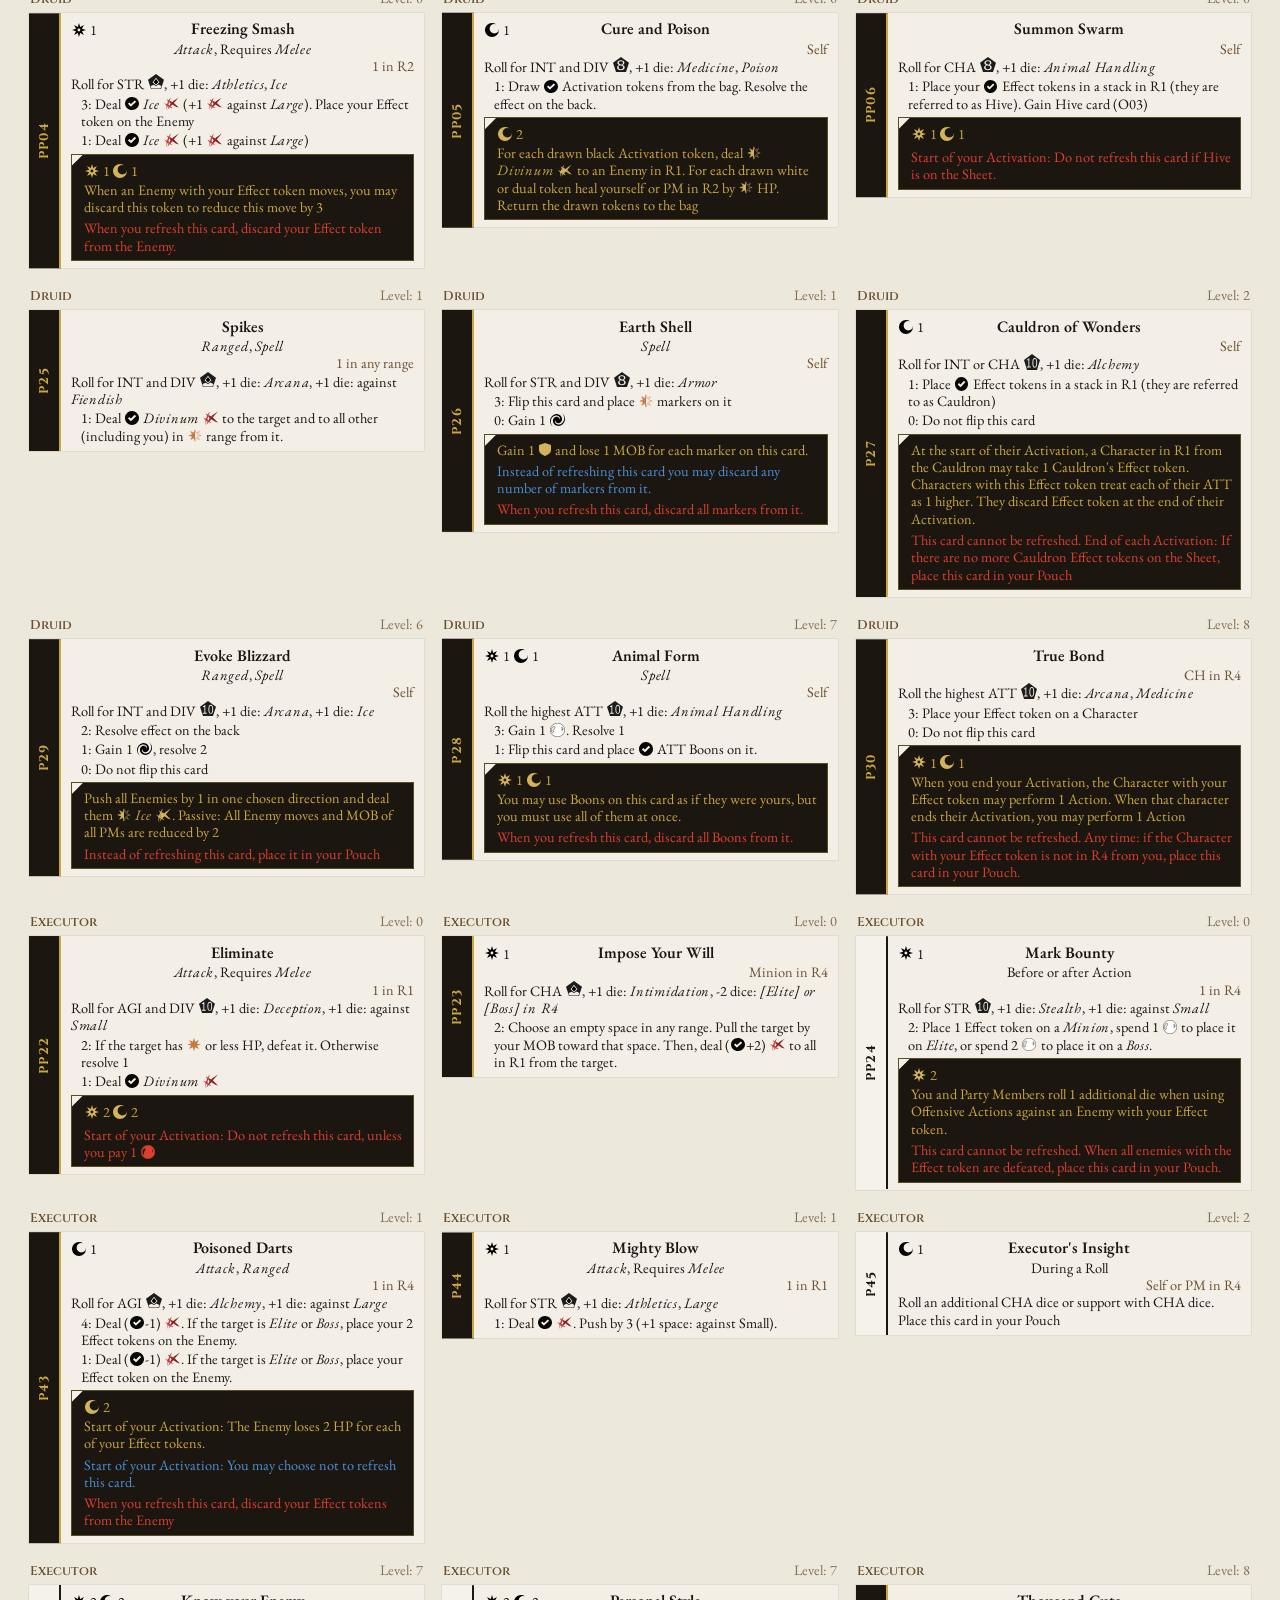
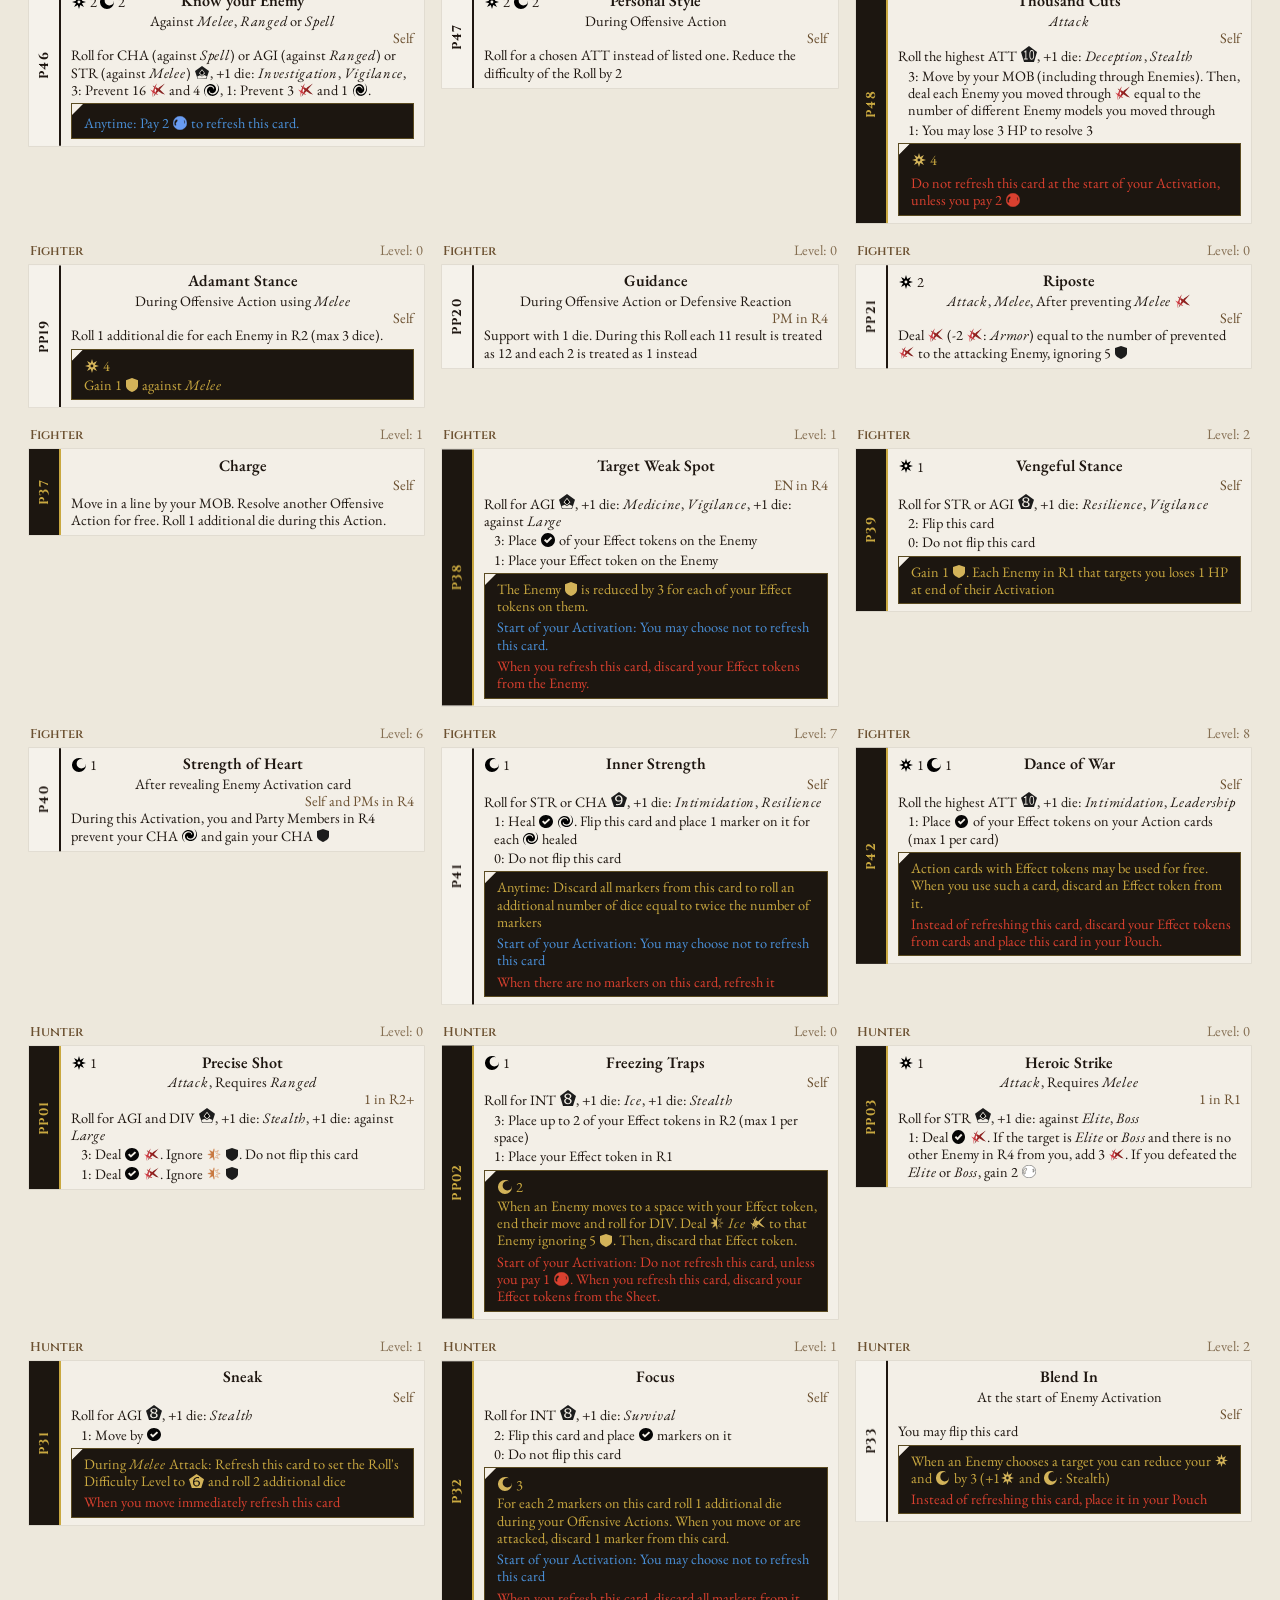
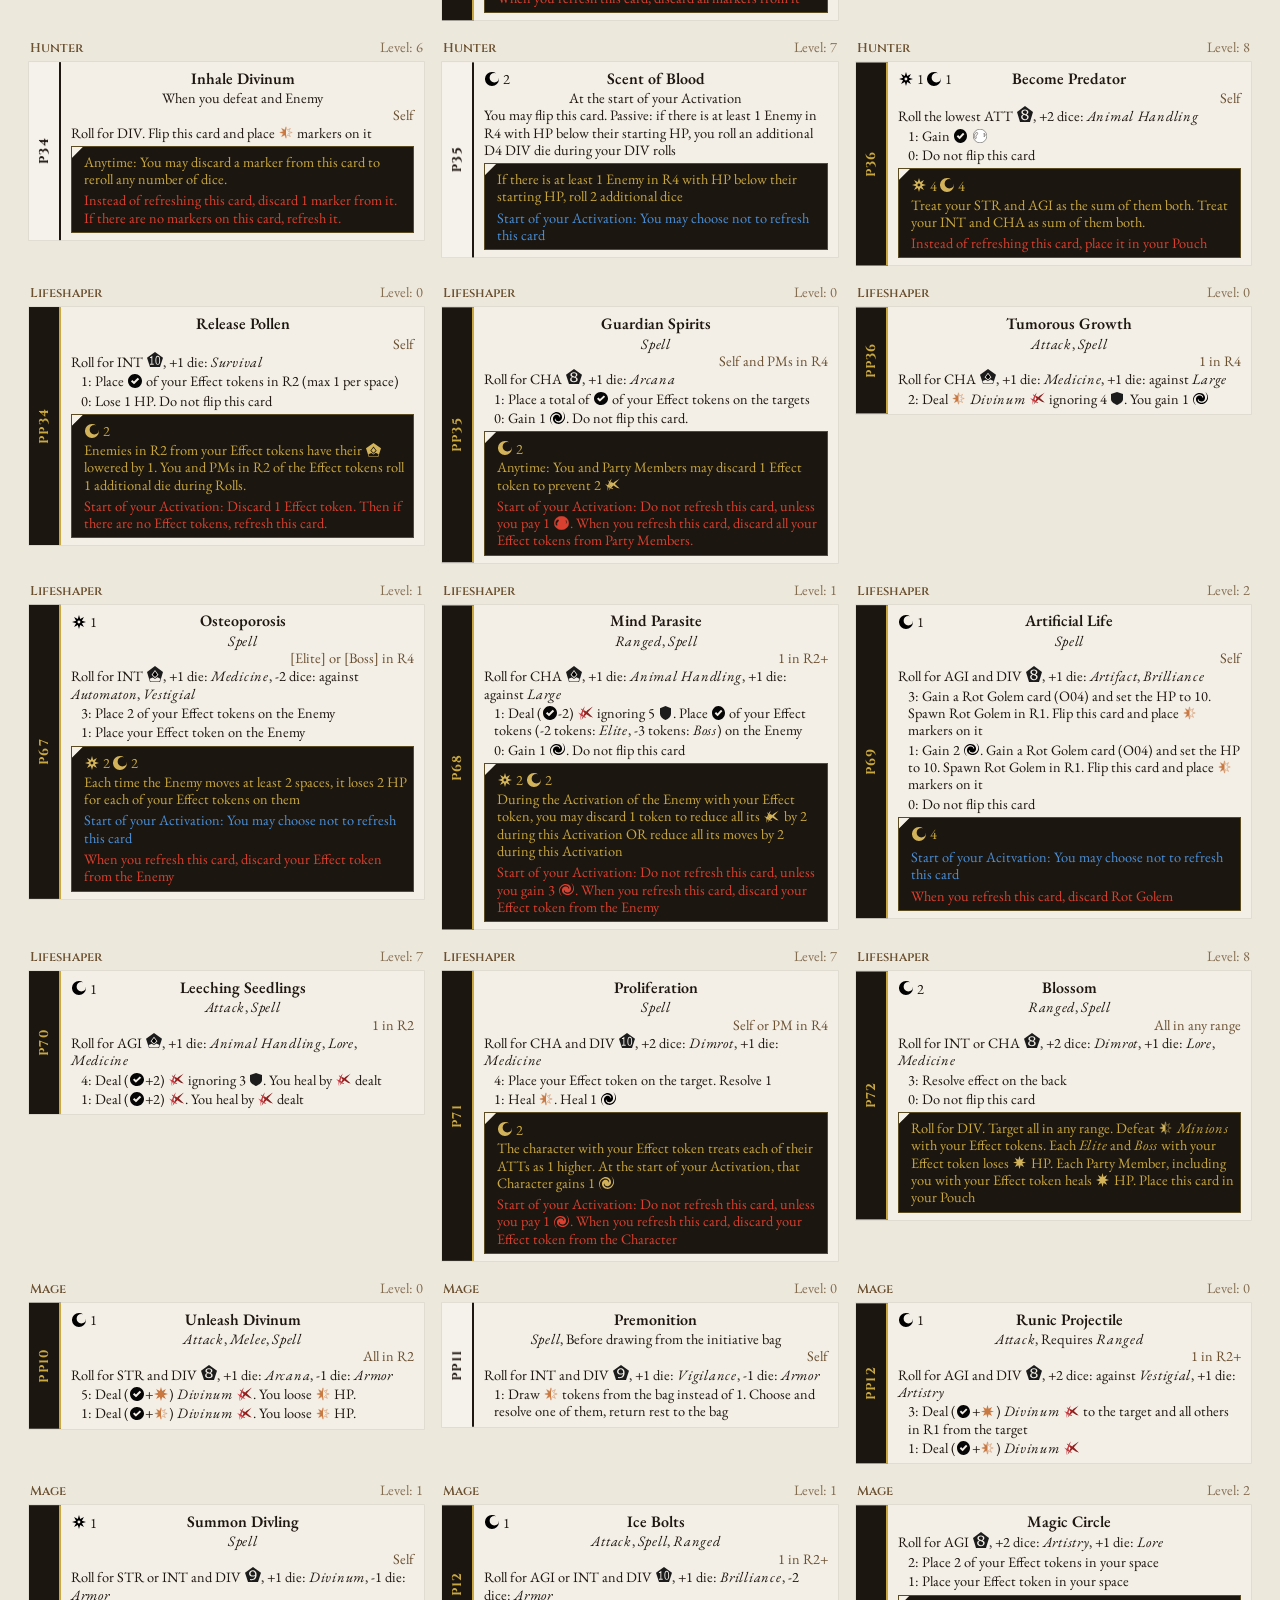
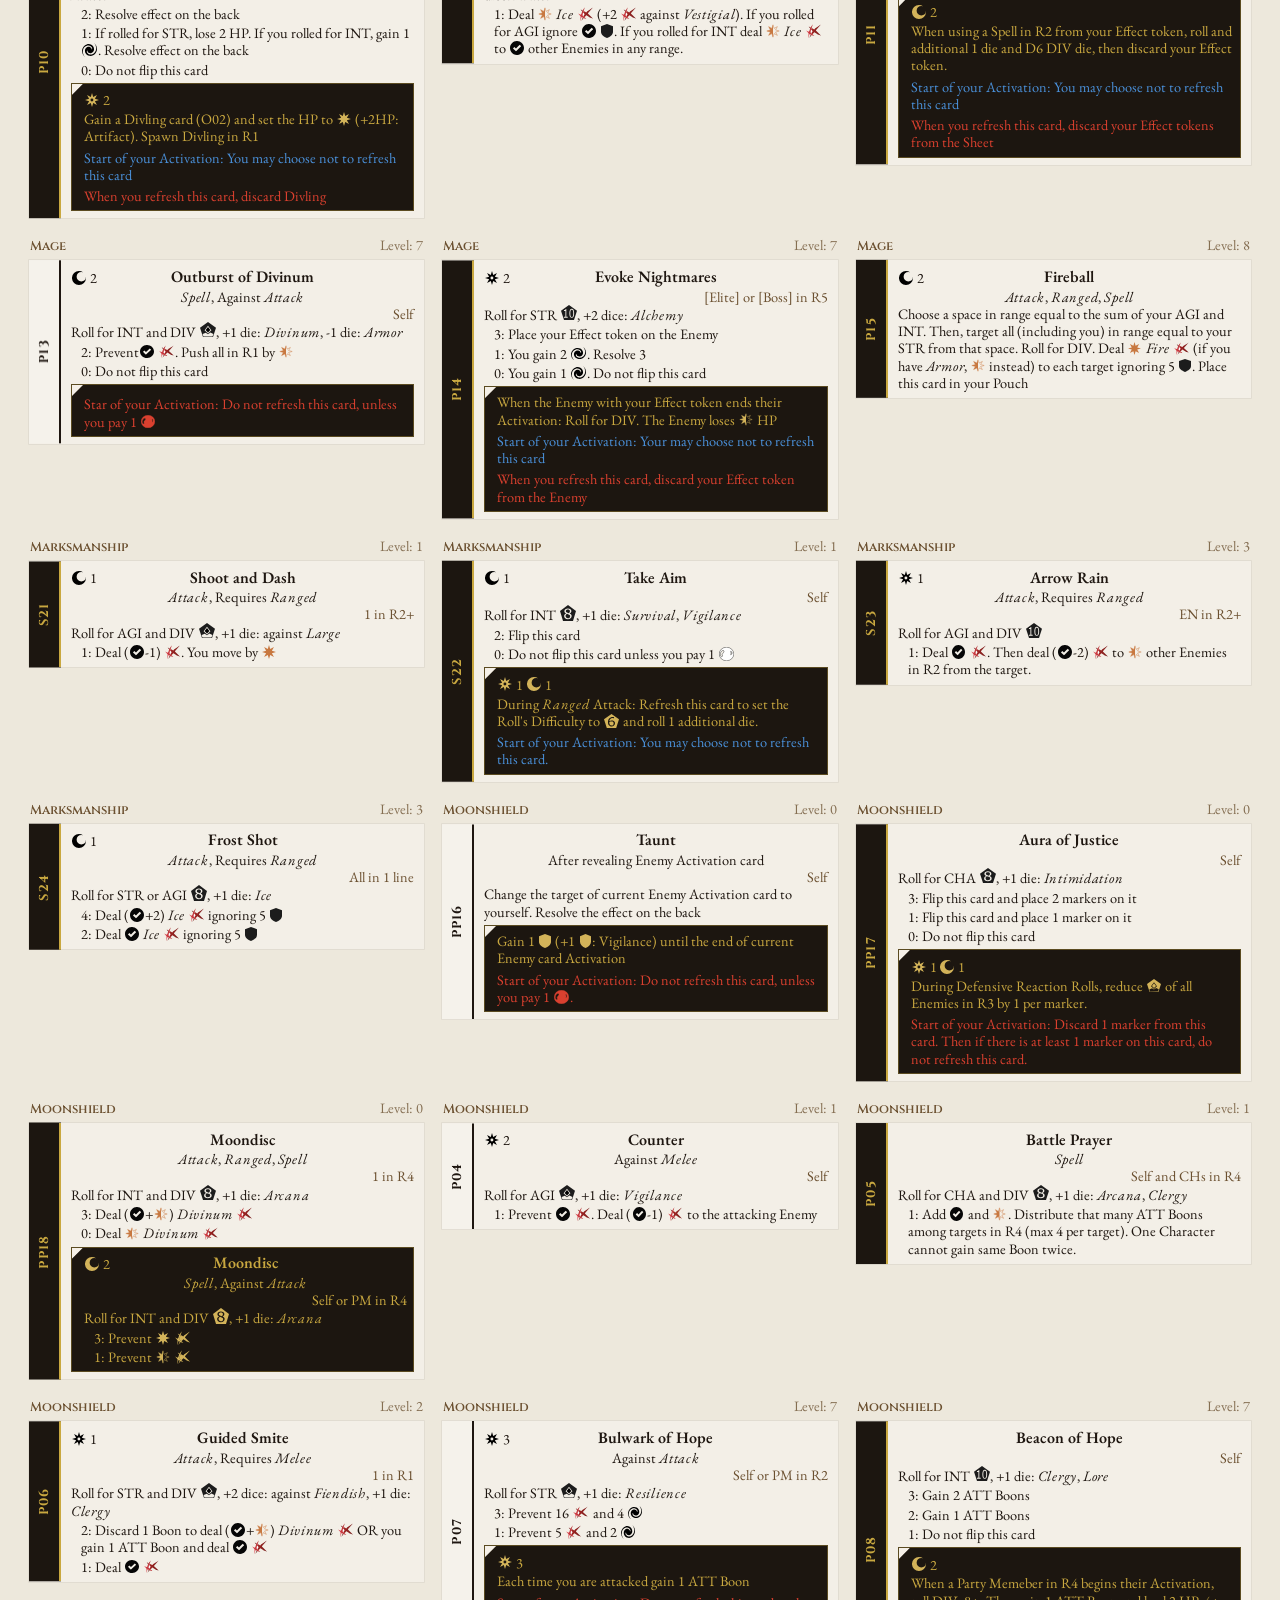
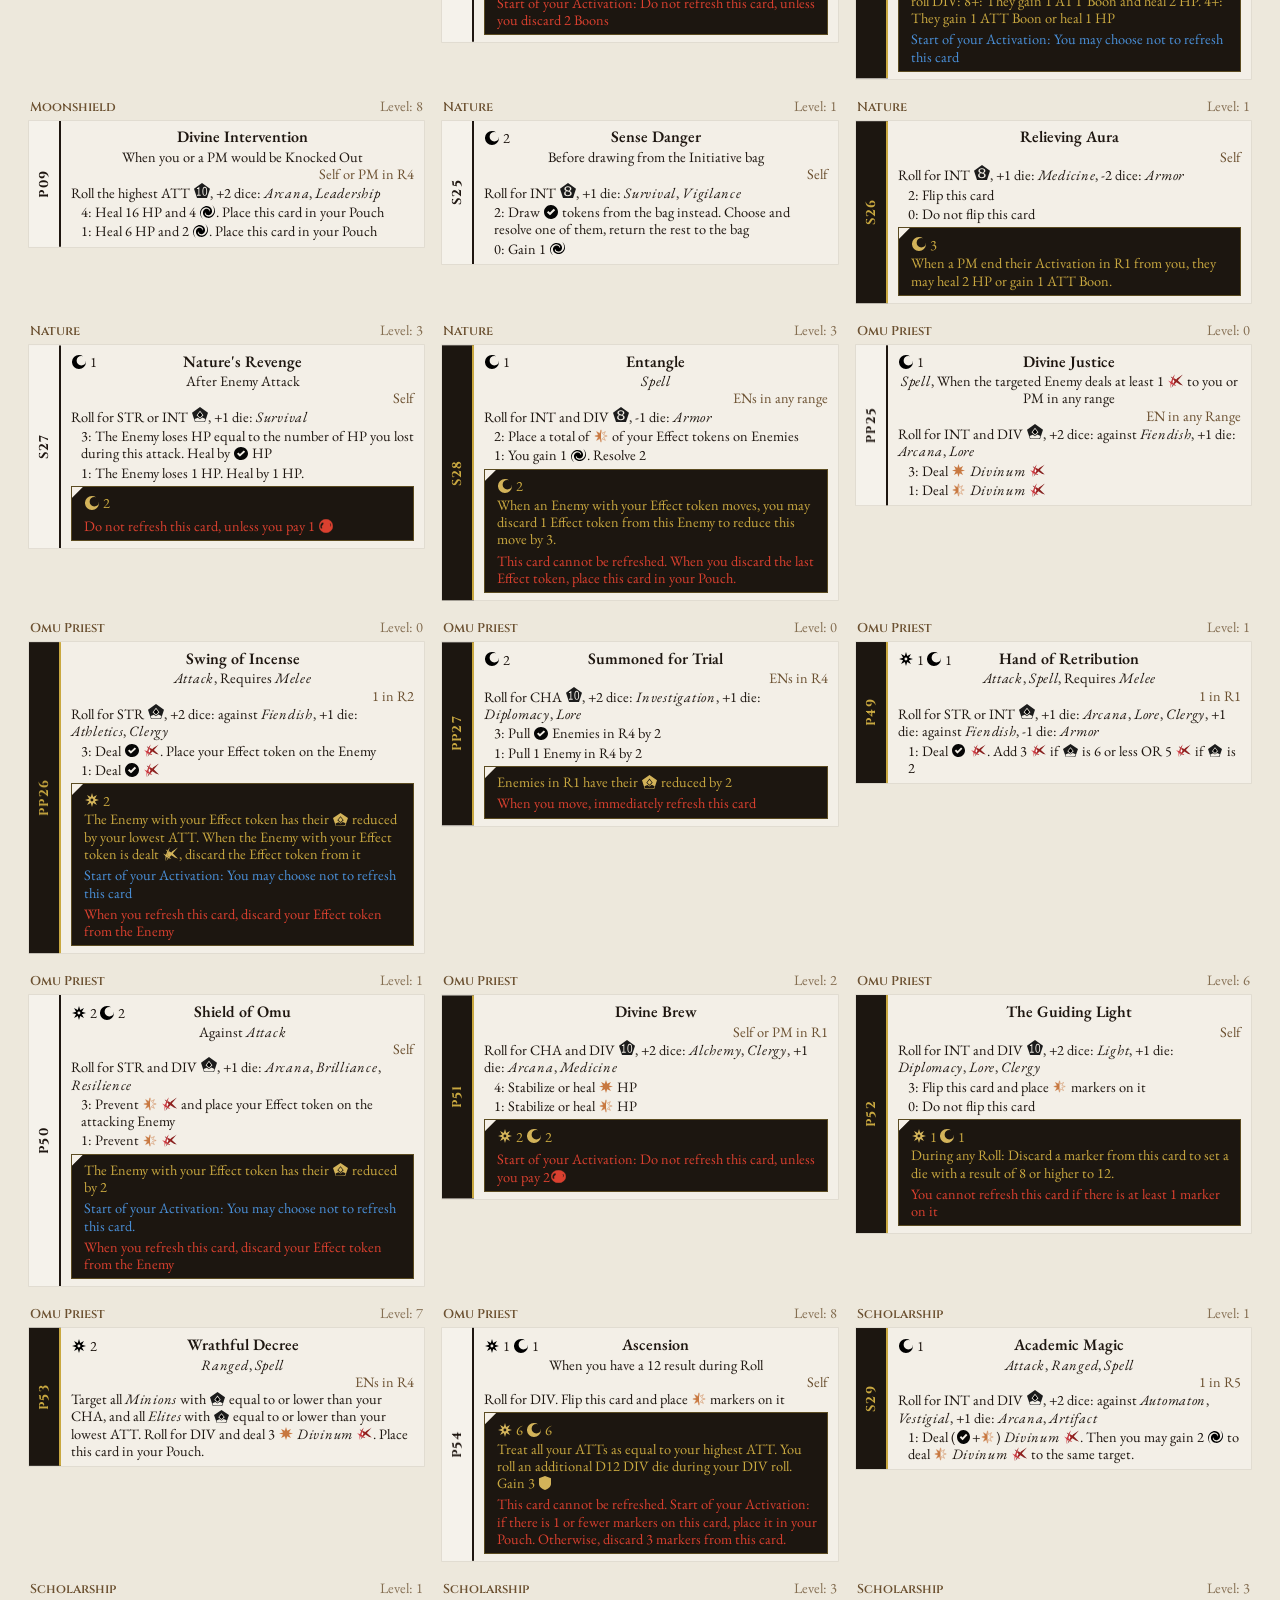
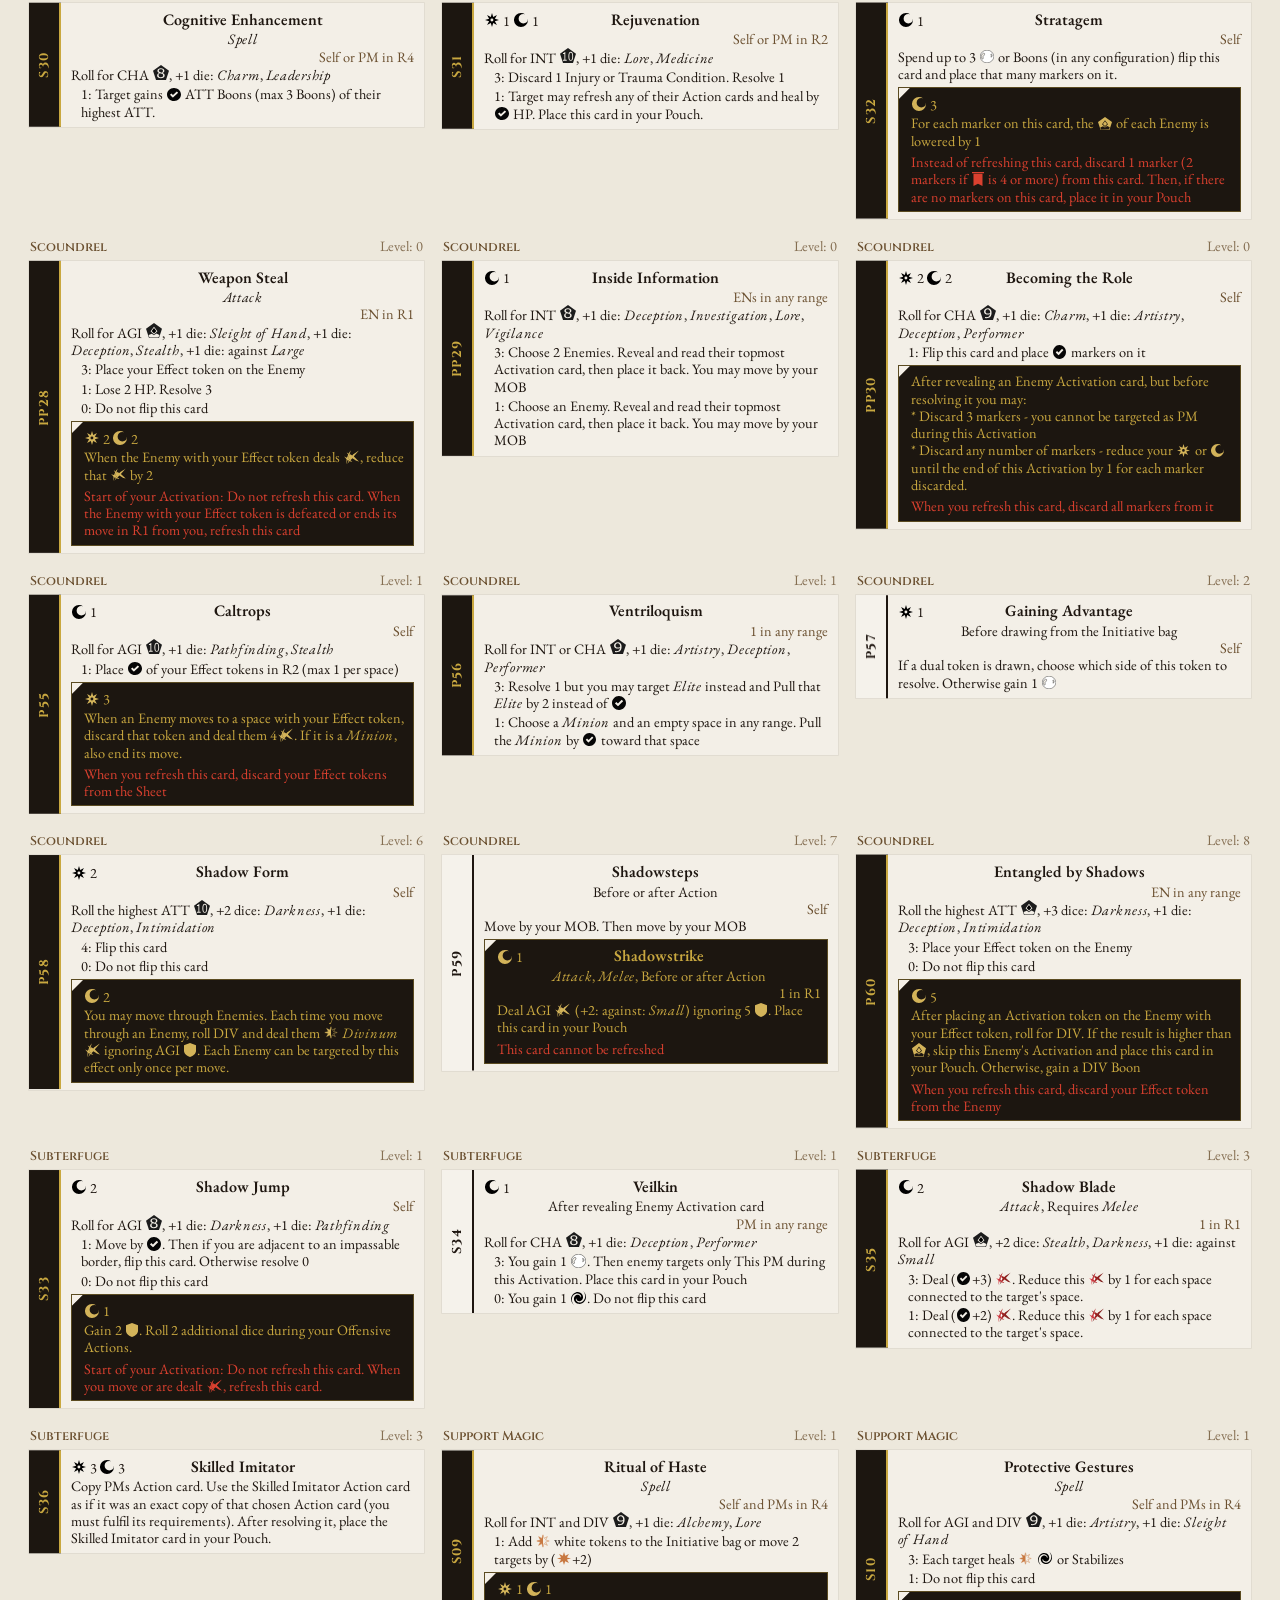
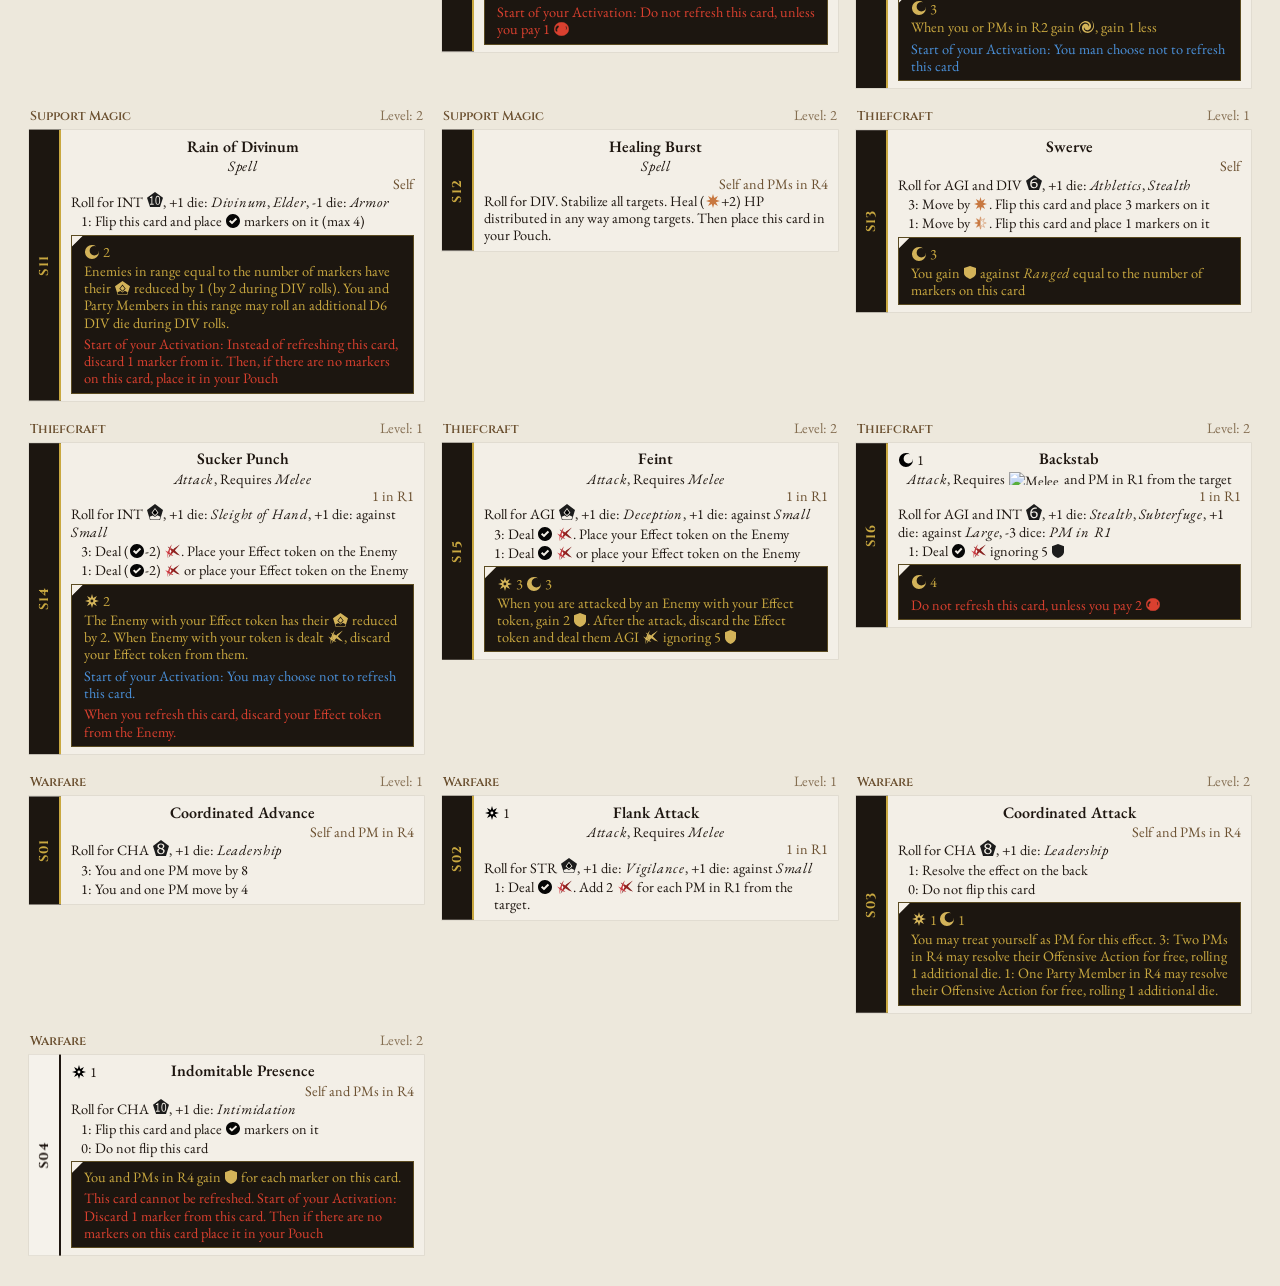
==== commit 55afe3da: "Cleanup font sizes" ====
--- a/cardDatabase.html
+++ b/cardDatabase.html
@@ -6,7 +6,7 @@
   <title>Card Database - Lands of Evershade</title>
   <link rel="preconnect" href="https://fonts.googleapis.com">
   <link rel="preconnect" href="https://fonts.gstatic.com" crossorigin>
-  <link href="https://fonts.googleapis.com/css2?family=Cinzel:wght@400;600;700&family=EB+Garamond:ital,wght@0,400;0,600;1,400&display=swap" rel="stylesheet">
+  <link href="https://fonts.googleapis.com/css2?family=Cinzel:wght@400;600;700&family=EB+Garamond:ital,wght@0,400;0,600;1,400;1,600&display=swap" rel="stylesheet">
   <link rel="stylesheet" href="styles.css">
 </head>
 <body>
--- a/styles.css
+++ b/styles.css
@@ -33,7 +33,7 @@
   margin: 0;
   min-height: 100vh;
   font-family: 'EB Garamond', Georgia, serif;
-  font-size: 16px;
+  font-size: 1rem;
   color: var(--ink);
   background: var(--bg);
   overflow-x: hidden;
@@ -83,7 +83,7 @@
 .eyebrow {
   margin: 0 0 3px;
   font-family: 'Cinzel', serif;
-  font-size: 0.68rem;
+  font-size: 0.7rem;
   text-transform: uppercase;
   letter-spacing: 0.26em;
   color: var(--gold);
@@ -126,7 +126,7 @@
   background: rgba(201, 168, 64, 0.06);
   color: var(--dark-text);
   font-family: 'Cinzel', serif;
-  font-size: 0.72rem;
+  font-size: 0.8rem;
   letter-spacing: 0.12em;
   text-transform: uppercase;
   border-radius: 1px;
@@ -179,7 +179,7 @@
 }
 
 .panel-header h2 {
-  font-size: 0.82rem;
+  font-size: 0.9rem;
   letter-spacing: 0.2em;
   color: var(--dark-text);
   text-transform: uppercase;
@@ -239,7 +239,7 @@
 
 .choice-label {
   font-family: 'Cinzel', serif;
-  font-size: 0.62rem;
+  font-size: 0.7rem;
   text-transform: uppercase;
   letter-spacing: 0.2em;
   color: var(--gold-text);
@@ -250,7 +250,7 @@
   font-family: 'EB Garamond', serif;
   font-size: 1rem;
   font-weight: 600;
-  line-height: 1.25;
+  line-height: 1.3;
   white-space: pre-line;
   color: var(--ink);
 }
@@ -258,8 +258,8 @@
 .choice-detail {
   font-family: 'EB Garamond', serif;
   color: var(--muted);
-  font-size: 0.88rem;
-  line-height: 1.3;
+  font-size: 0.9rem;
+  line-height: 1.2;
   white-space: pre-line;
 }
 
@@ -294,7 +294,7 @@
 
 .summary-card h3 {
   font-family: 'Cinzel', serif;
-  font-size: 0.72rem;
+  font-size: 0.8rem;
   letter-spacing: 0.2em;
   text-transform: uppercase;
   color: var(--gold-text);
@@ -352,7 +352,7 @@
 .stat-label {
   font-family: 'Cinzel', serif;
   color: rgba(240, 234, 216, 0.55);
-  font-size: 0.64rem;
+  font-size: 0.7rem;
   text-transform: uppercase;
   letter-spacing: 0.12em;
 }
@@ -372,7 +372,7 @@
   border: 1px solid rgba(201, 168, 64, 0.38);
   color: var(--gold-text);
   font-family: 'Cinzel', serif;
-  font-size: 0.68rem;
+  font-size: 0.7rem;
   text-transform: uppercase;
   letter-spacing: 0.14em;
   font-weight: 600;
@@ -386,8 +386,8 @@
   background: rgba(255, 255, 255, 0.32);
   border: 1px solid rgba(70, 48, 12, 0.1);
   font-family: 'EB Garamond', serif;
-  font-size: 0.94rem;
-  line-height: 1.35;
+  font-size: 1rem;
+  line-height: 1.3;
   color: var(--ink);
 }
 
@@ -412,11 +412,11 @@
 
 .item-name {
   font-family: 'EB Garamond', serif;
-  font-size: 0.95rem;
+  font-size: 1rem;
   font-weight: 600;
   text-align: center;
   color: var(--ink);
-  line-height: 1.2;
+  line-height: 1.3;
   overflow-wrap: anywhere;
 }
 
@@ -429,7 +429,7 @@
   background: rgba(255, 255, 255, 0.72);
   border: 1px solid rgba(70, 48, 12, 0.12);
   font-family: 'EB Garamond', serif;
-  font-size: 0.84rem;
+  font-size: 0.9rem;
   color: var(--ink);
   text-align: center;
   line-height: 1.2;
@@ -452,7 +452,7 @@
 
 .action-category-title {
   font-family: 'Cinzel', serif;
-  font-size: 0.66rem;
+  font-size: 0.7rem;
   text-transform: uppercase;
   letter-spacing: 0.16em;
   color: var(--gold-text);
@@ -492,7 +492,7 @@
   flex-shrink: 0;
   padding: 8px;
   font-family: 'Cinzel', serif;
-  font-size: 0.75rem;
+  font-size: 0.8rem;
   font-weight: 700;
   text-transform: uppercase;
   letter-spacing: 0.1em;
@@ -537,18 +537,18 @@
   left: 50%;
   transform: translateX(-50%);
   font-family: 'EB Garamond', serif;
-  font-size: 0.95rem;
+  font-size: 1rem;
   font-weight: 600;
   text-align: center;
   color: var(--ink);
-  line-height: 1.2;
+  line-height: 1.3;
 }
 
 .action-card-sun-moon {
   display: flex;
   align-items: center;
   gap: 2px;
-  font-size: 0.85rem;
+  font-size: 0.9rem;
   color: var(--ink);
   white-space: nowrap;
 }
@@ -598,7 +598,7 @@
 
 .action-card-meta {
   font-family: 'EB Garamond', serif;
-  font-size: 0.86rem;
+  font-size: 0.9rem;
   color: var(--ink);
   text-align: center;
   line-height: 1.2;
@@ -607,10 +607,11 @@
 .keyword-token,
 .skill-token {
   font-style: italic;
+  letter-spacing: 0.05em;
 }
 .action-card-target {
   font-family: 'EB Garamond', serif;
-  font-size: 0.82rem;
+  font-size: 0.9rem;
   color: var(--muted);
   text-align: right;
   line-height: 1.2;
@@ -809,7 +810,7 @@
   padding: 5px 8px;
   font-family: 'EB Garamond', serif;
   font-size: 0.8rem;
-  line-height: 1.5;
+  line-height: 1.2;
   white-space: nowrap;
   pointer-events: none;
   opacity: 0;
@@ -844,7 +845,7 @@
 
 .tree-title-row h3 {
   font-family: 'Cinzel', serif;
-  font-size: 0.78rem;
+  font-size: 0.8rem;
   letter-spacing: 0.18em;
   text-transform: uppercase;
   color: var(--gold-text);
@@ -854,7 +855,7 @@
 .tree-type {
   color: var(--label);
   font-family: 'Cinzel', serif;
-  font-size: 0.62rem;
+  font-size: 0.7rem;
   text-transform: uppercase;
   letter-spacing: 0.16em;
 }
@@ -882,7 +883,7 @@
 }
 
 .tree-level-header span:last-child {
-  font-size: 0.6rem;
+  font-size: 0.7rem;
   letter-spacing: 0.08em;
   font-weight: 400;
 }
@@ -901,7 +902,7 @@
   background: rgba(255, 255, 255, 0.28);
   border: 1px solid rgba(70, 48, 12, 0.08);
   font-family: 'EB Garamond', serif;
-  font-size: 0.88rem;
+  font-size: 1rem;
   line-height: 1.3;
   color: var(--muted);
 }
@@ -919,8 +920,8 @@
   background: rgba(255, 255, 255, 0.28);
   color: var(--muted);
   font-family: 'EB Garamond', serif;
-  font-size: 0.94rem;
-  line-height: 1.5;
+  font-size: 1rem;
+  line-height: 1.3;
   font-style: italic;
 }
 
@@ -964,7 +965,7 @@
   margin: 3px 0 0;
   color: var(--muted);
   font-family: 'EB Garamond', serif;
-  font-size: 0.94rem;
+  font-size: 1rem;
 }
 
 .selector-header h2 {
@@ -1040,7 +1041,7 @@
 
 .option-title {
   font-family: 'EB Garamond', serif;
-  font-size: 1.02rem;
+  font-size: 1rem;
   font-weight: 600;
   line-height: 1.3;
   white-space: pre-line;
@@ -1050,8 +1051,8 @@
 .option-detail {
   color: var(--muted);
   font-family: 'EB Garamond', serif;
-  font-size: 0.88rem;
-  line-height: 1.38;
+  font-size: 0.9rem;
+  line-height: 1.2;
   white-space: pre-line;
 }
 
@@ -1284,7 +1285,7 @@
 
 .filter-group label {
   font-family: 'Cinzel', serif;
-  font-size: 0.85rem;
+  font-size: 0.9rem;
   color: var(--gold-text);
   text-transform: uppercase;
   letter-spacing: 0.05em;
@@ -1295,7 +1296,7 @@
   background: var(--panel-strong);
   border: 1px solid var(--panel-border);
   color: var(--ink);
-  font-size: 0.95rem;
+  font-size: 1rem;
   border-radius: 1px;
   cursor: pointer;
 }
@@ -1328,7 +1329,7 @@
   background: var(--panel-strong);
   border: 1px solid var(--panel-border);
   color: var(--ink);
-  font-size: 0.95rem;
+  font-size: 1rem;
   border-radius: 1px;
   cursor: pointer;
   min-width: 150px;
@@ -1373,7 +1374,7 @@
 }
 
 .card-meta-lock {
-  font-size: 0.75rem;
+  font-size: 0.9rem;
   font-family: 'EB Garamond', serif;
   color: var(--muted);
   opacity: 0.8;
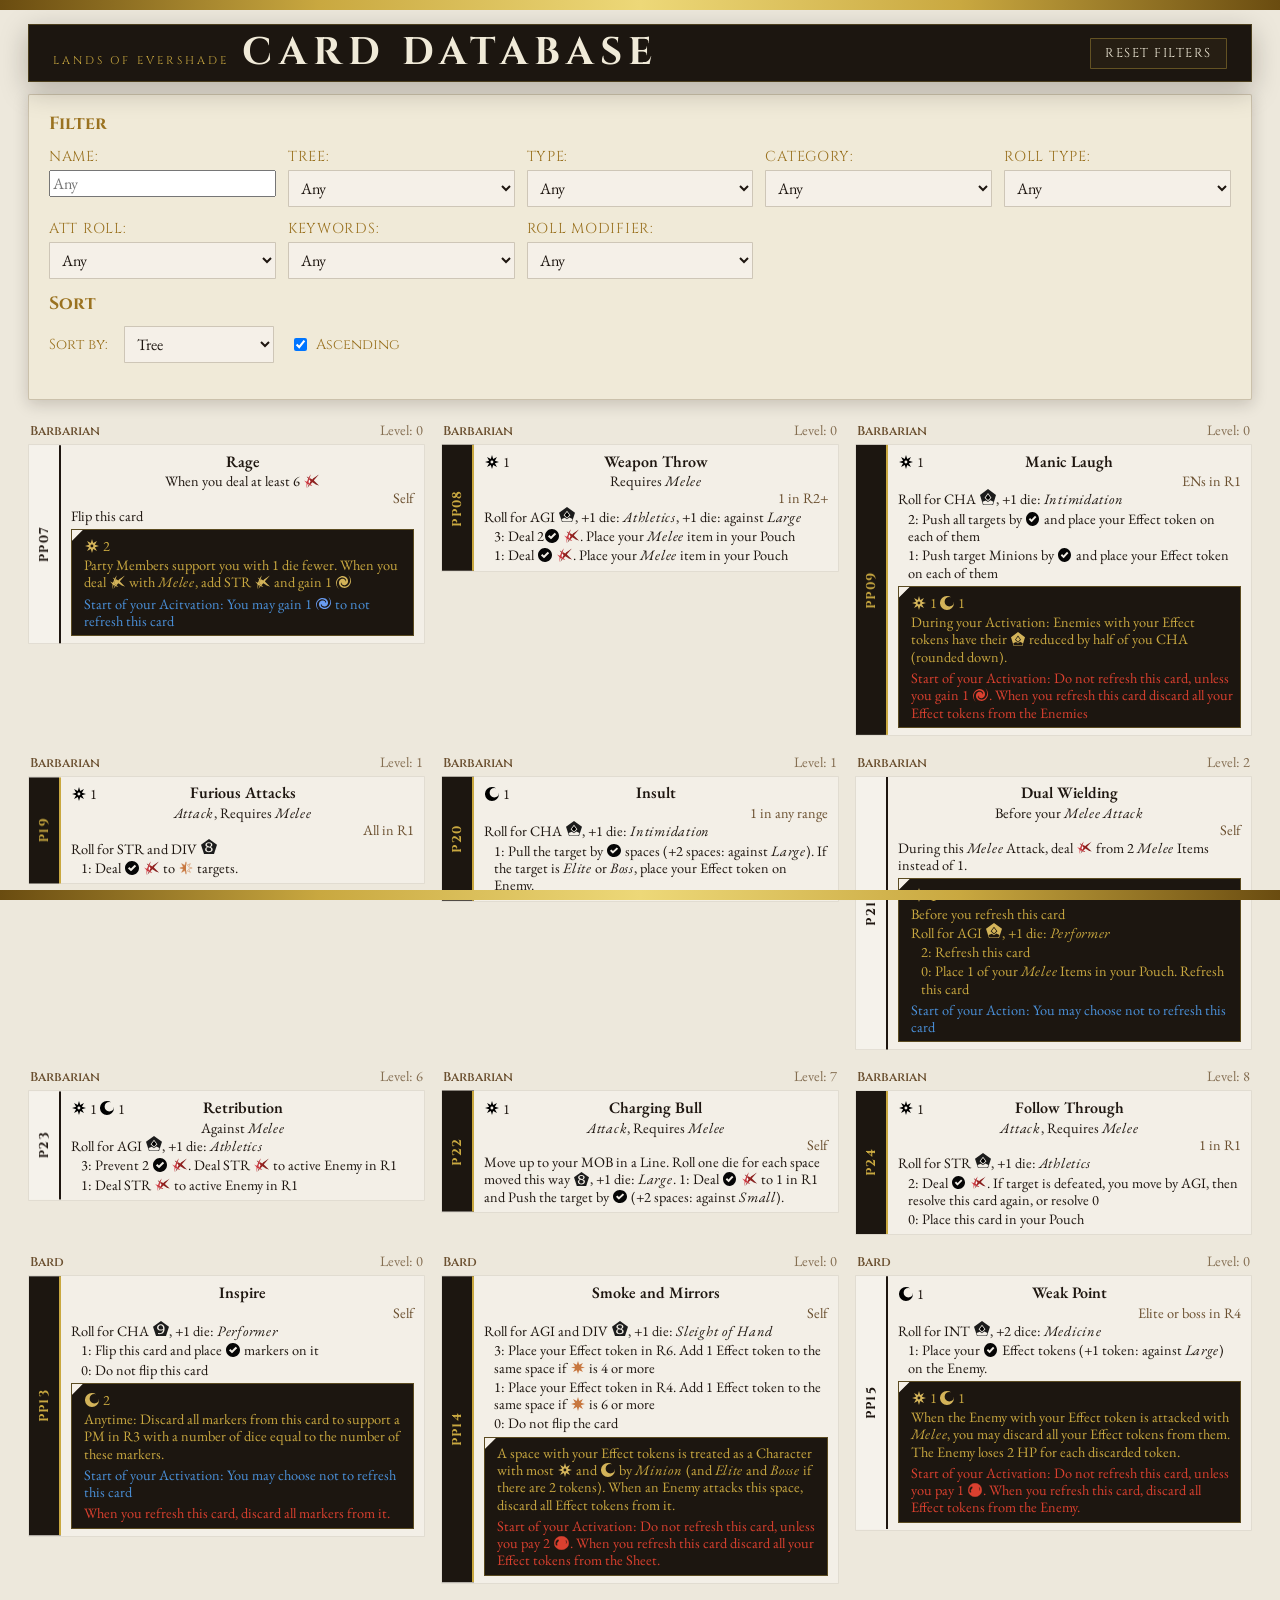
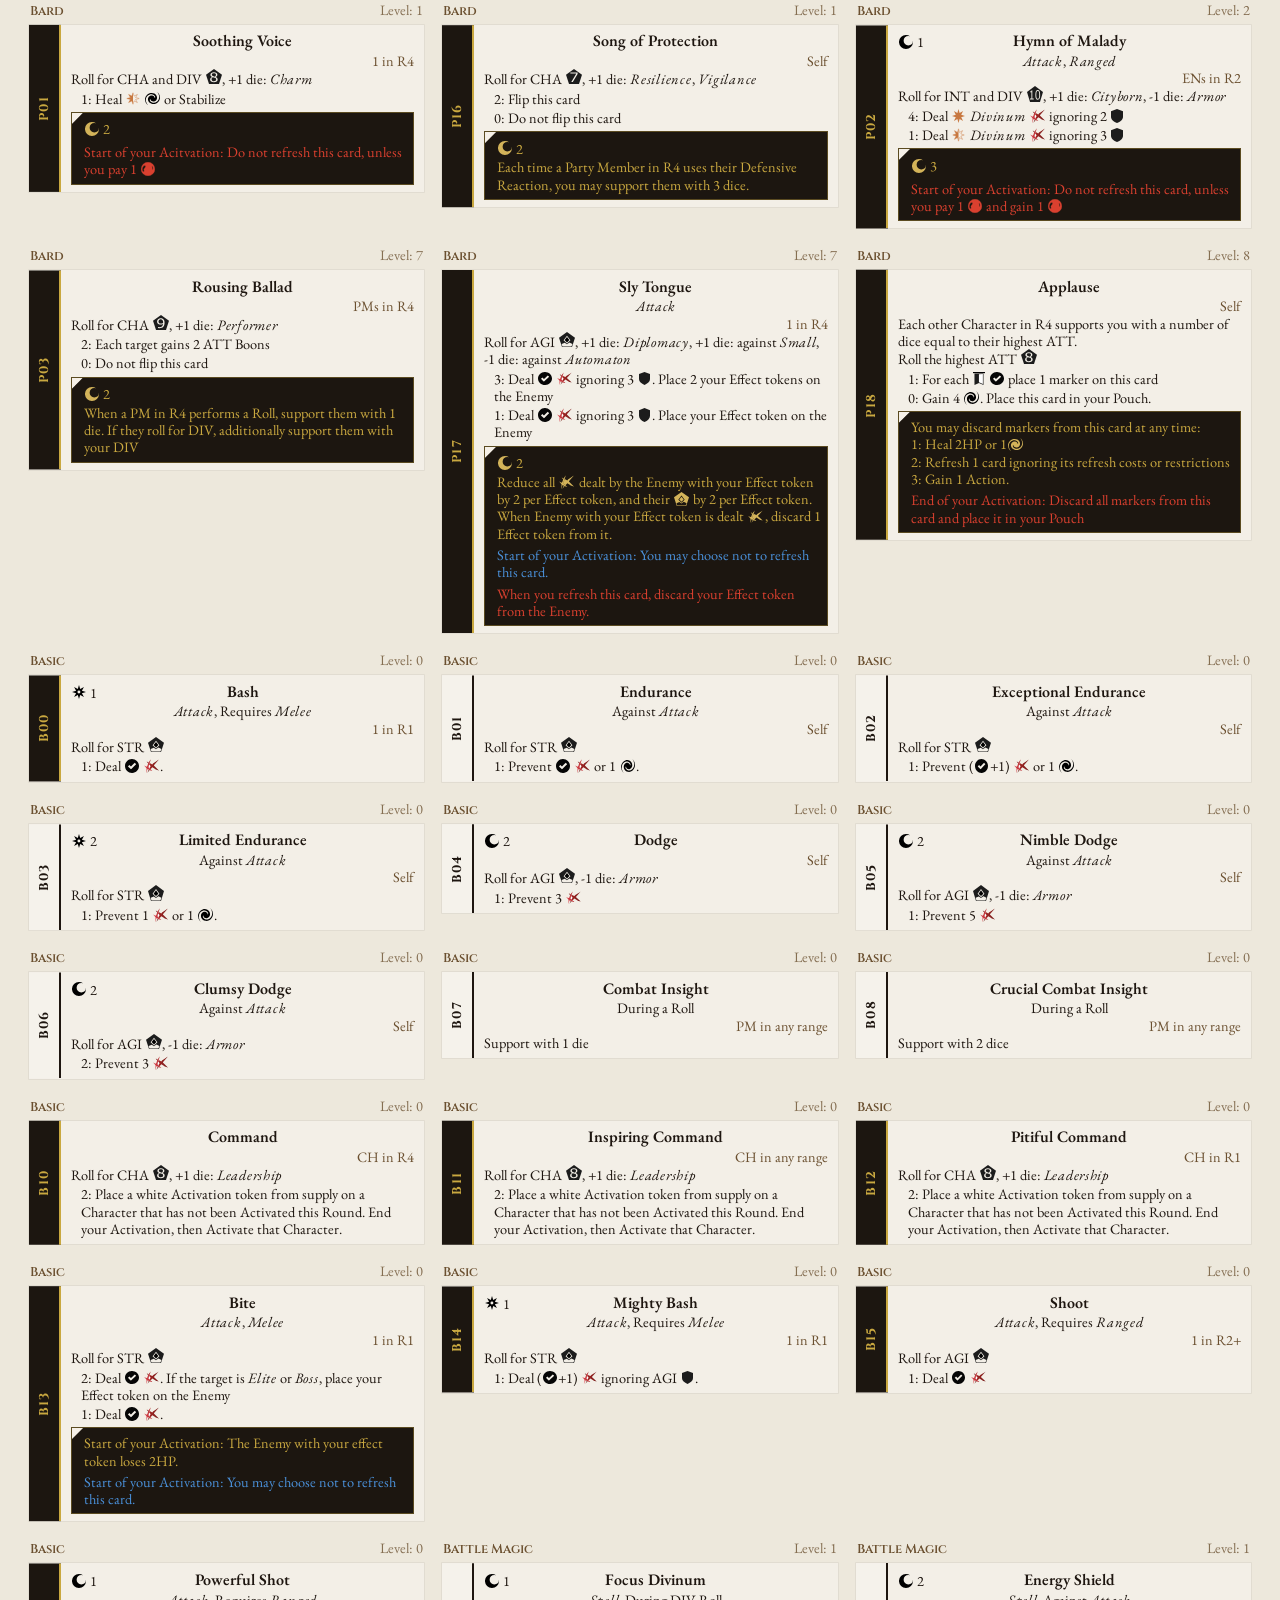
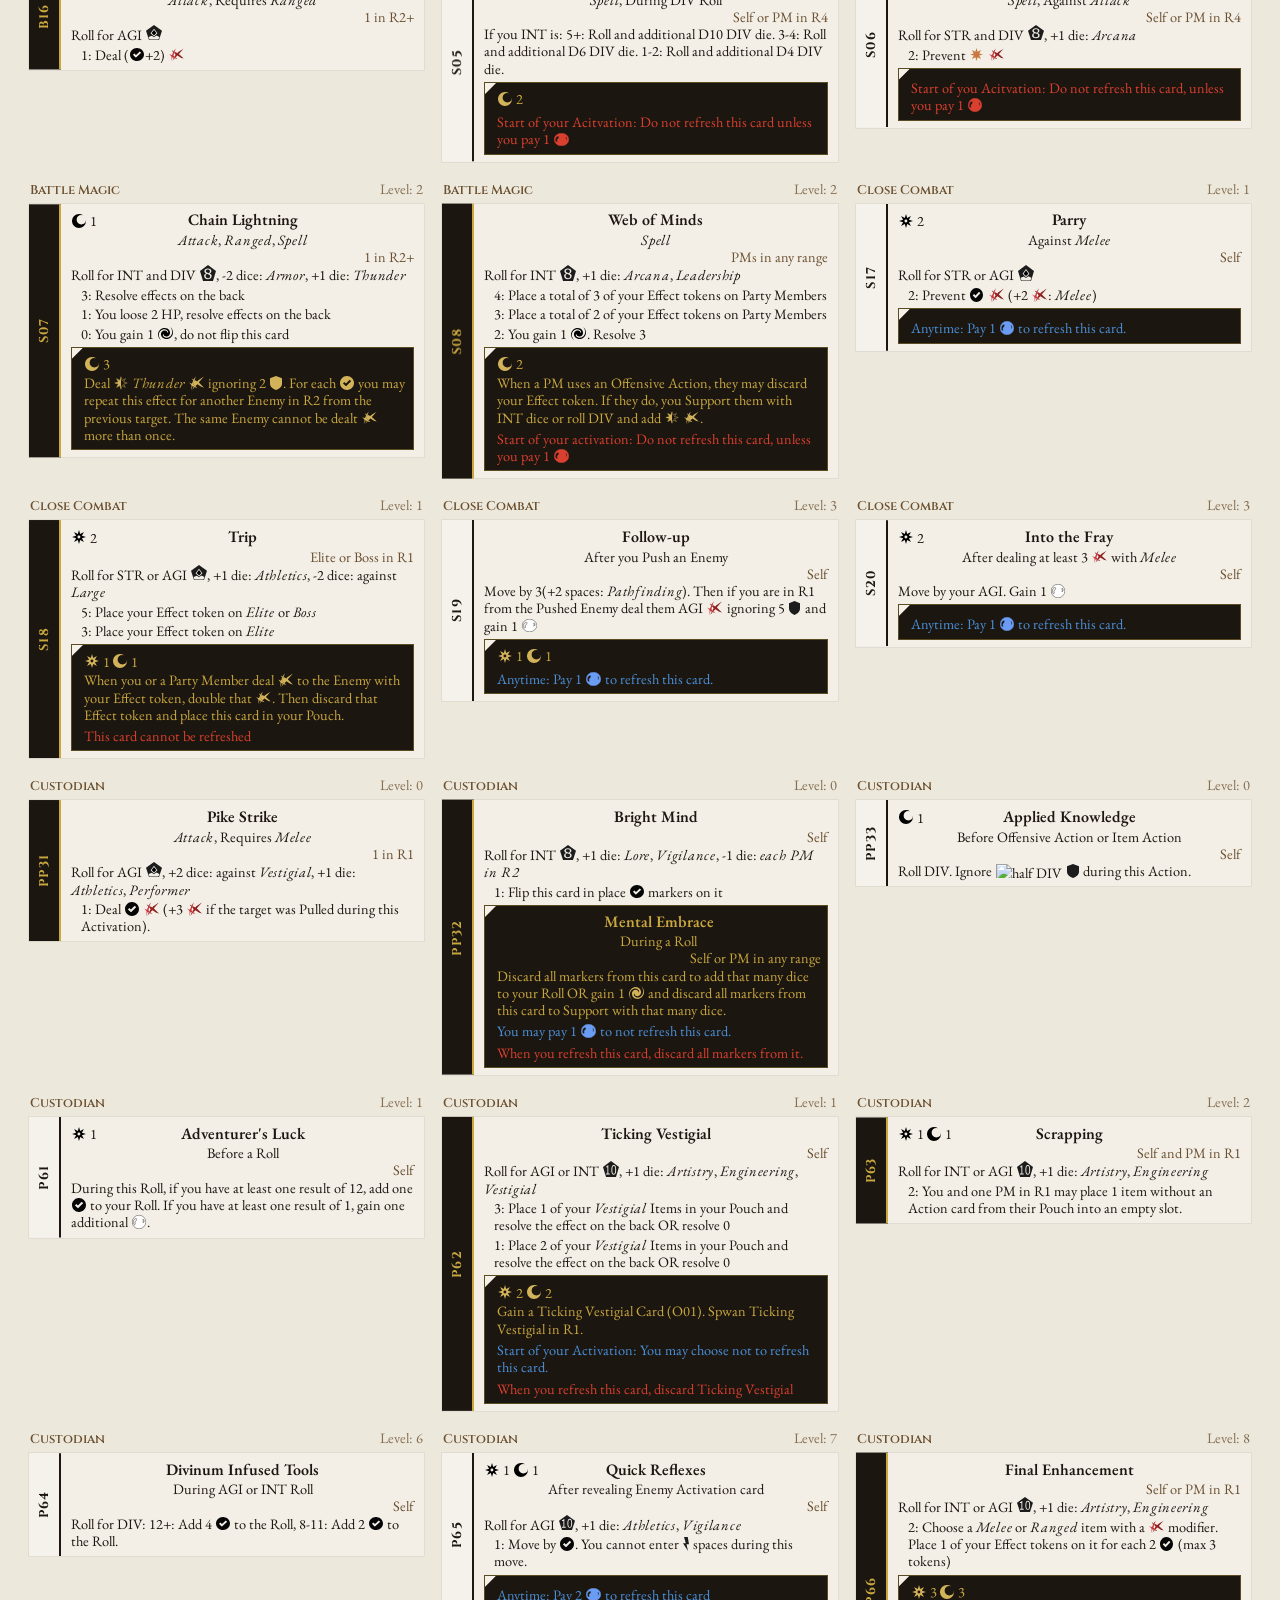
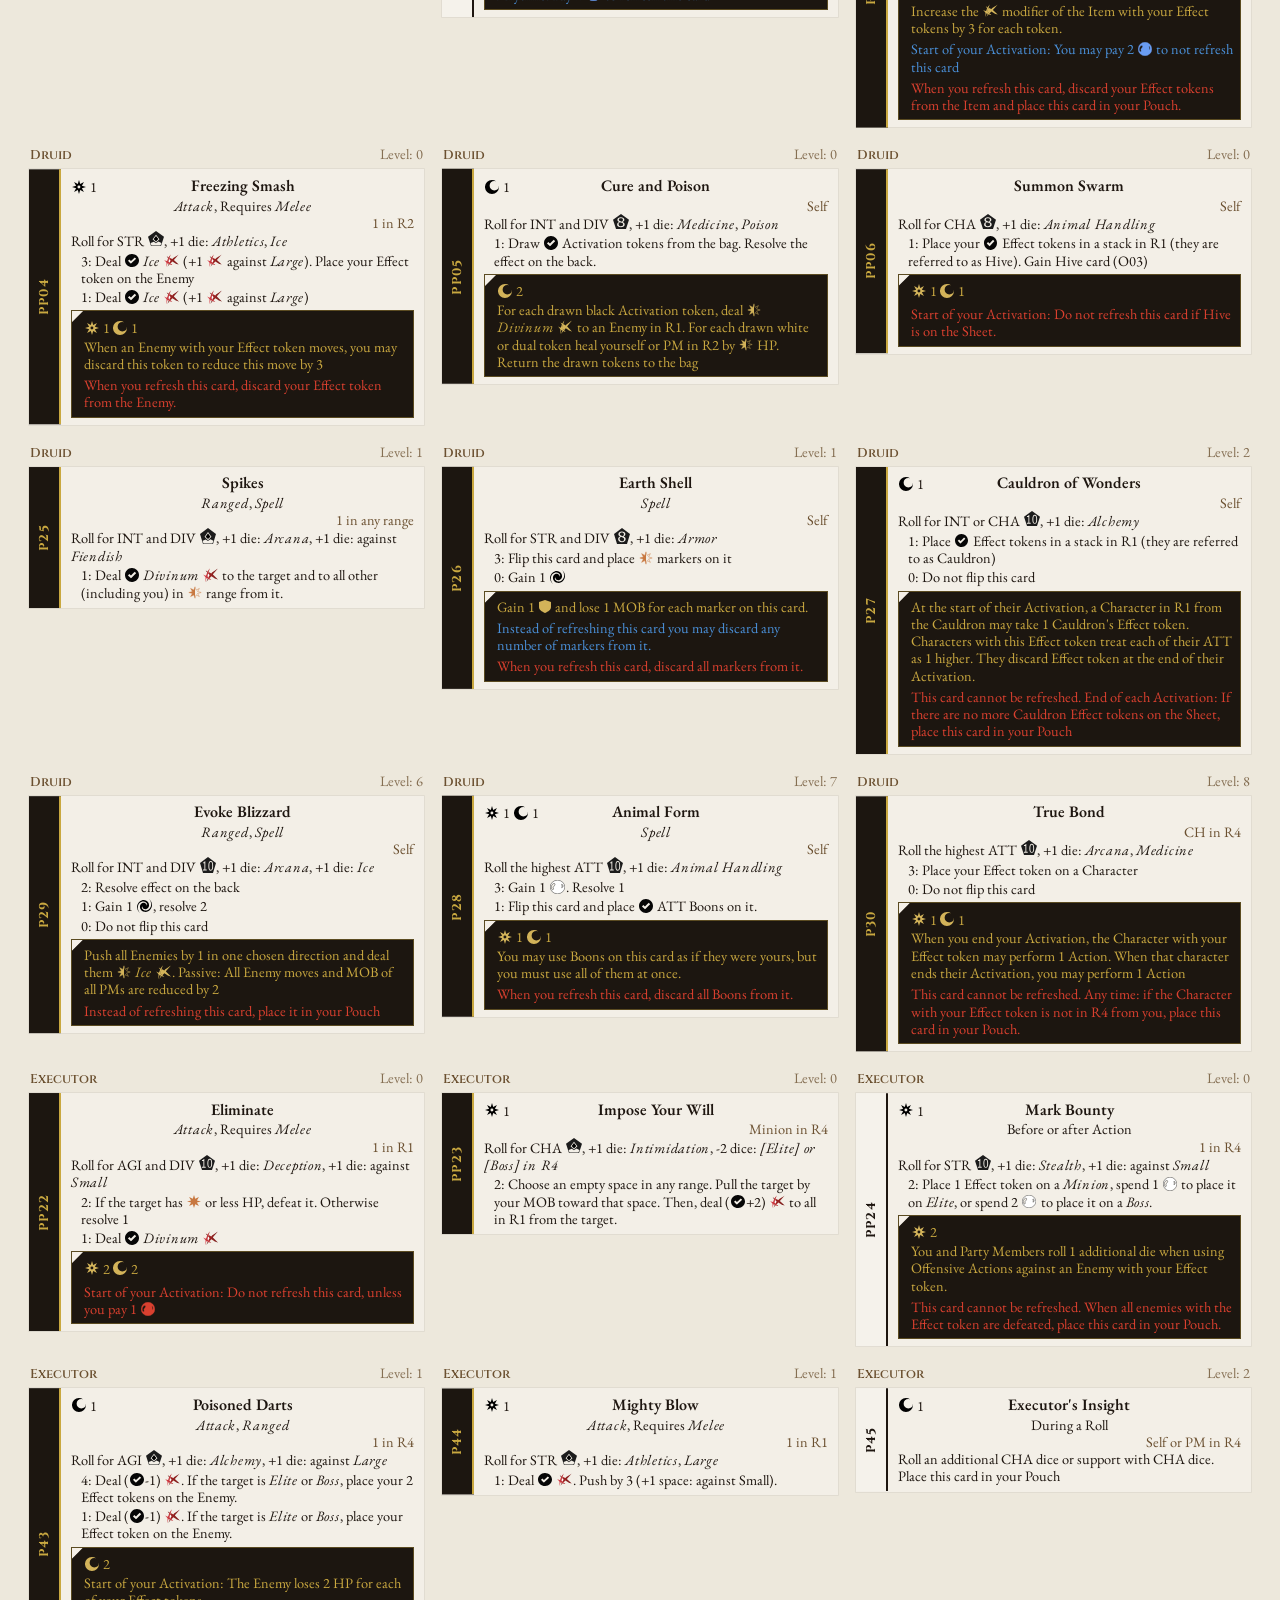
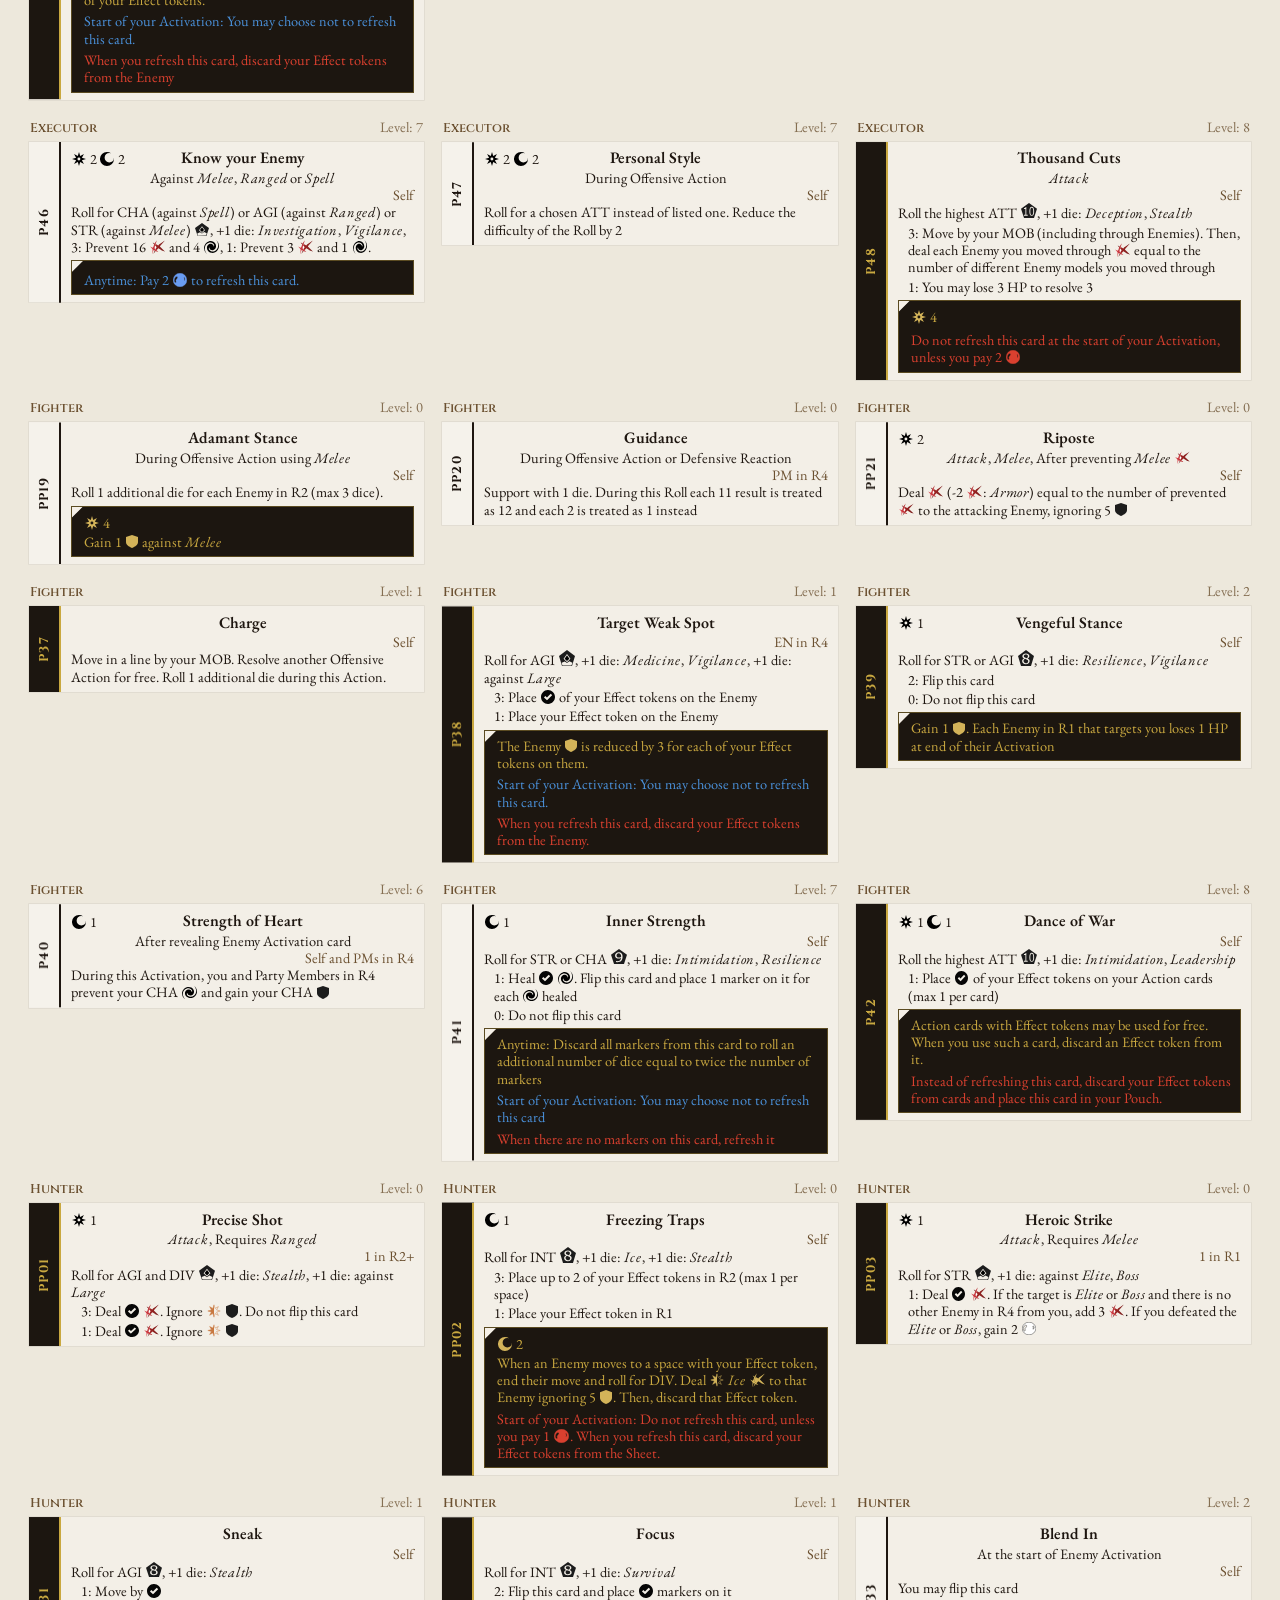
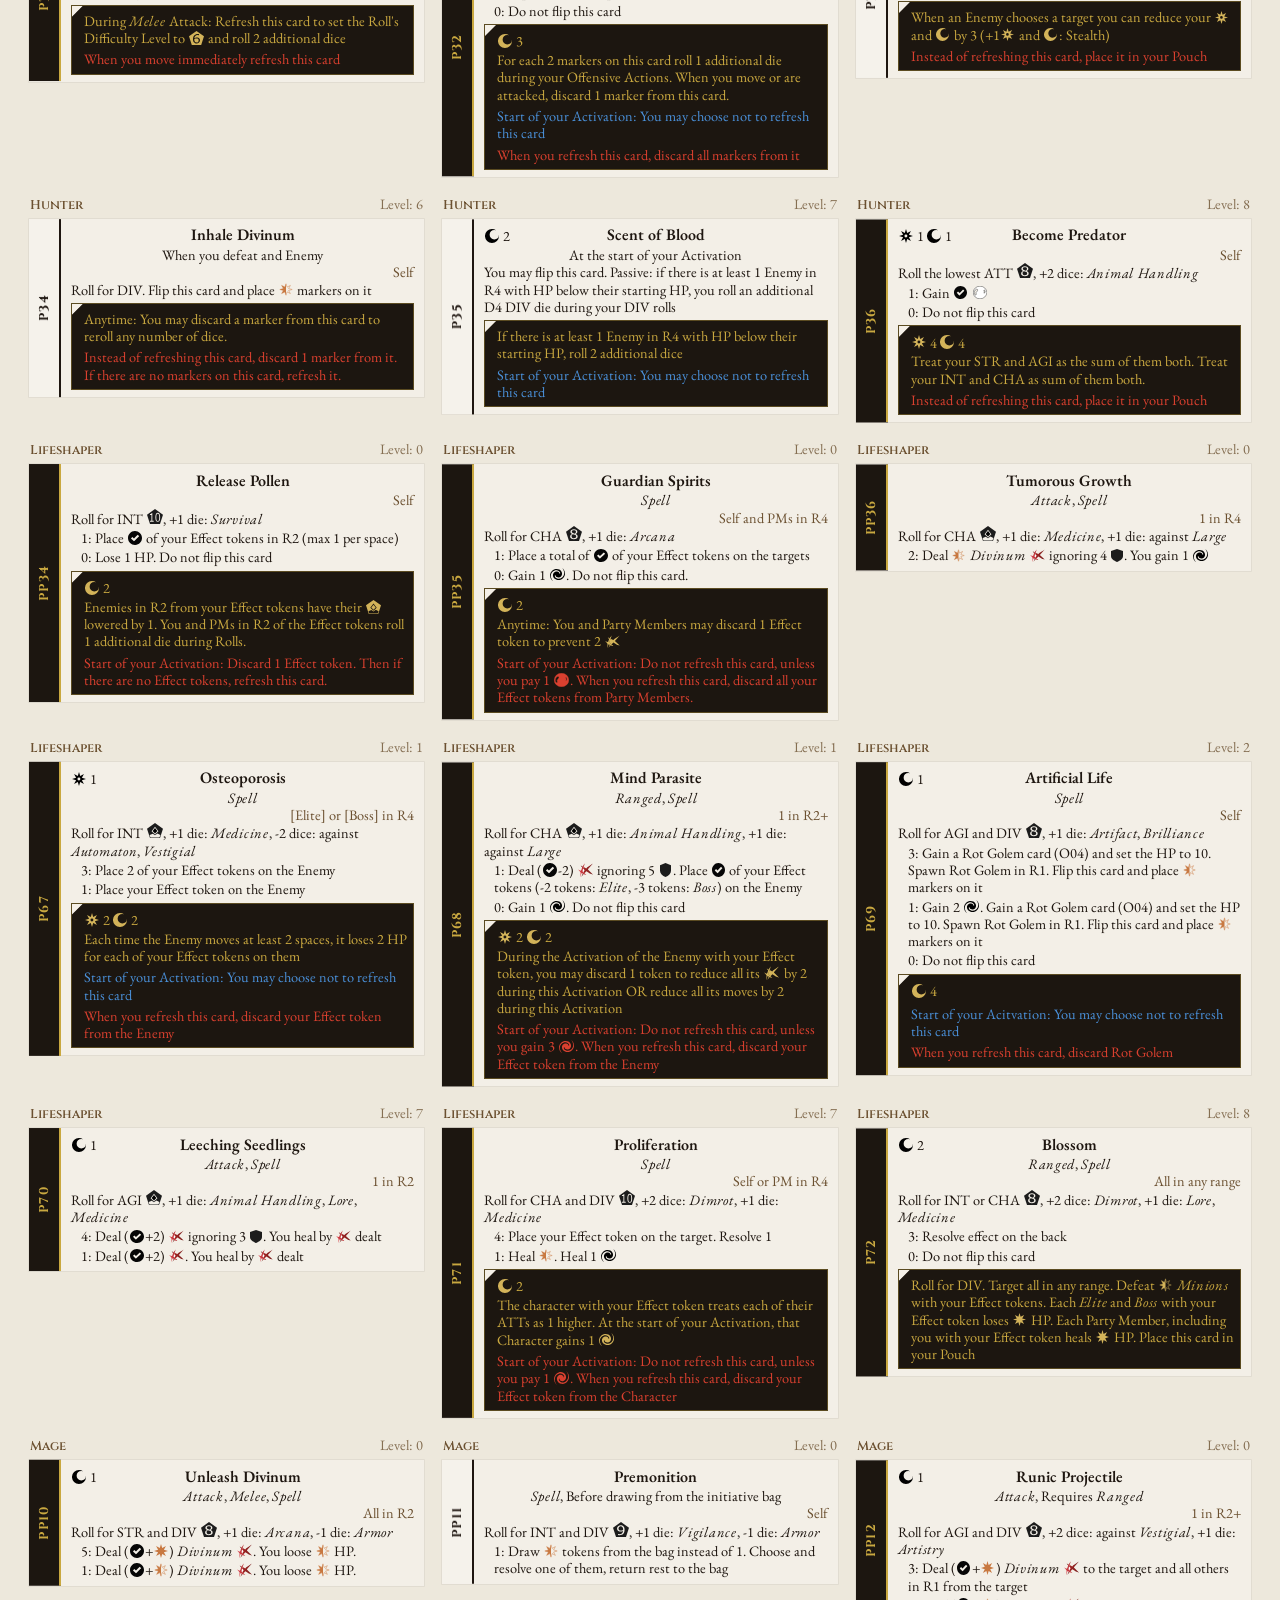
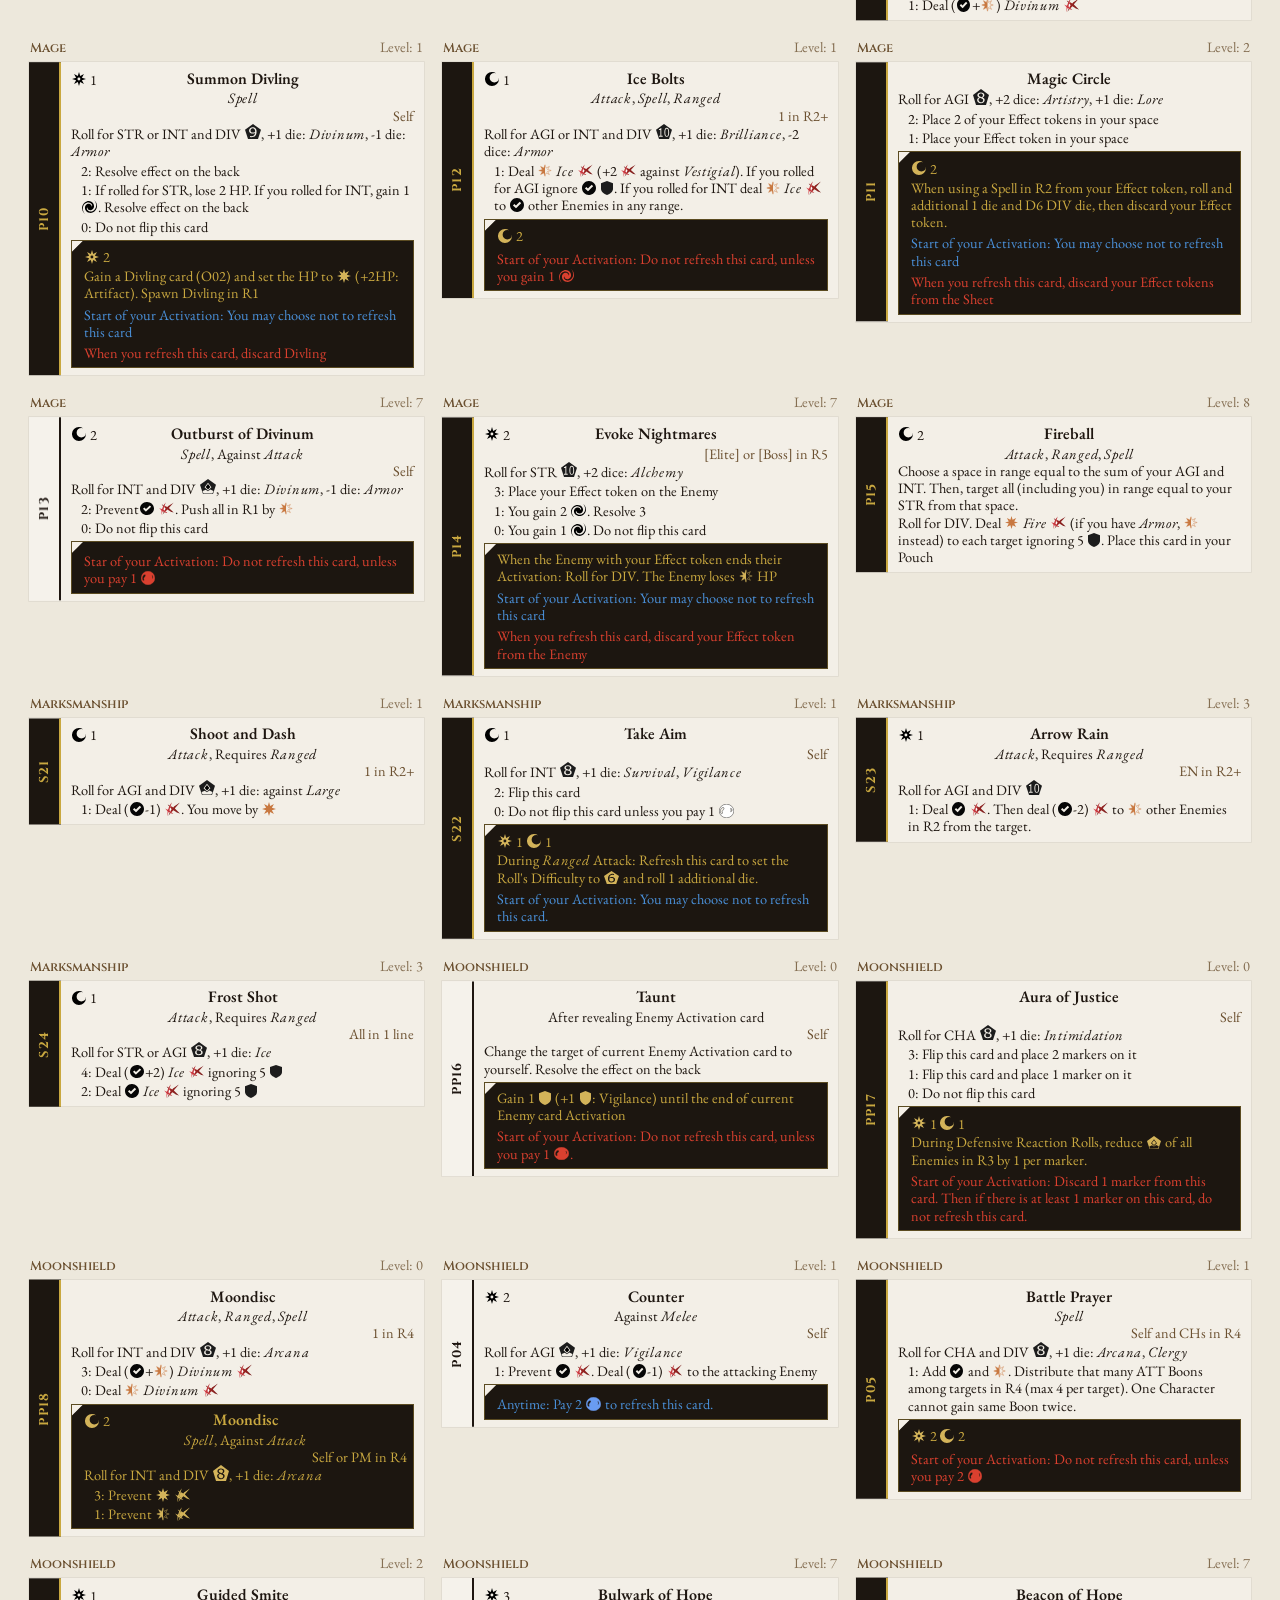
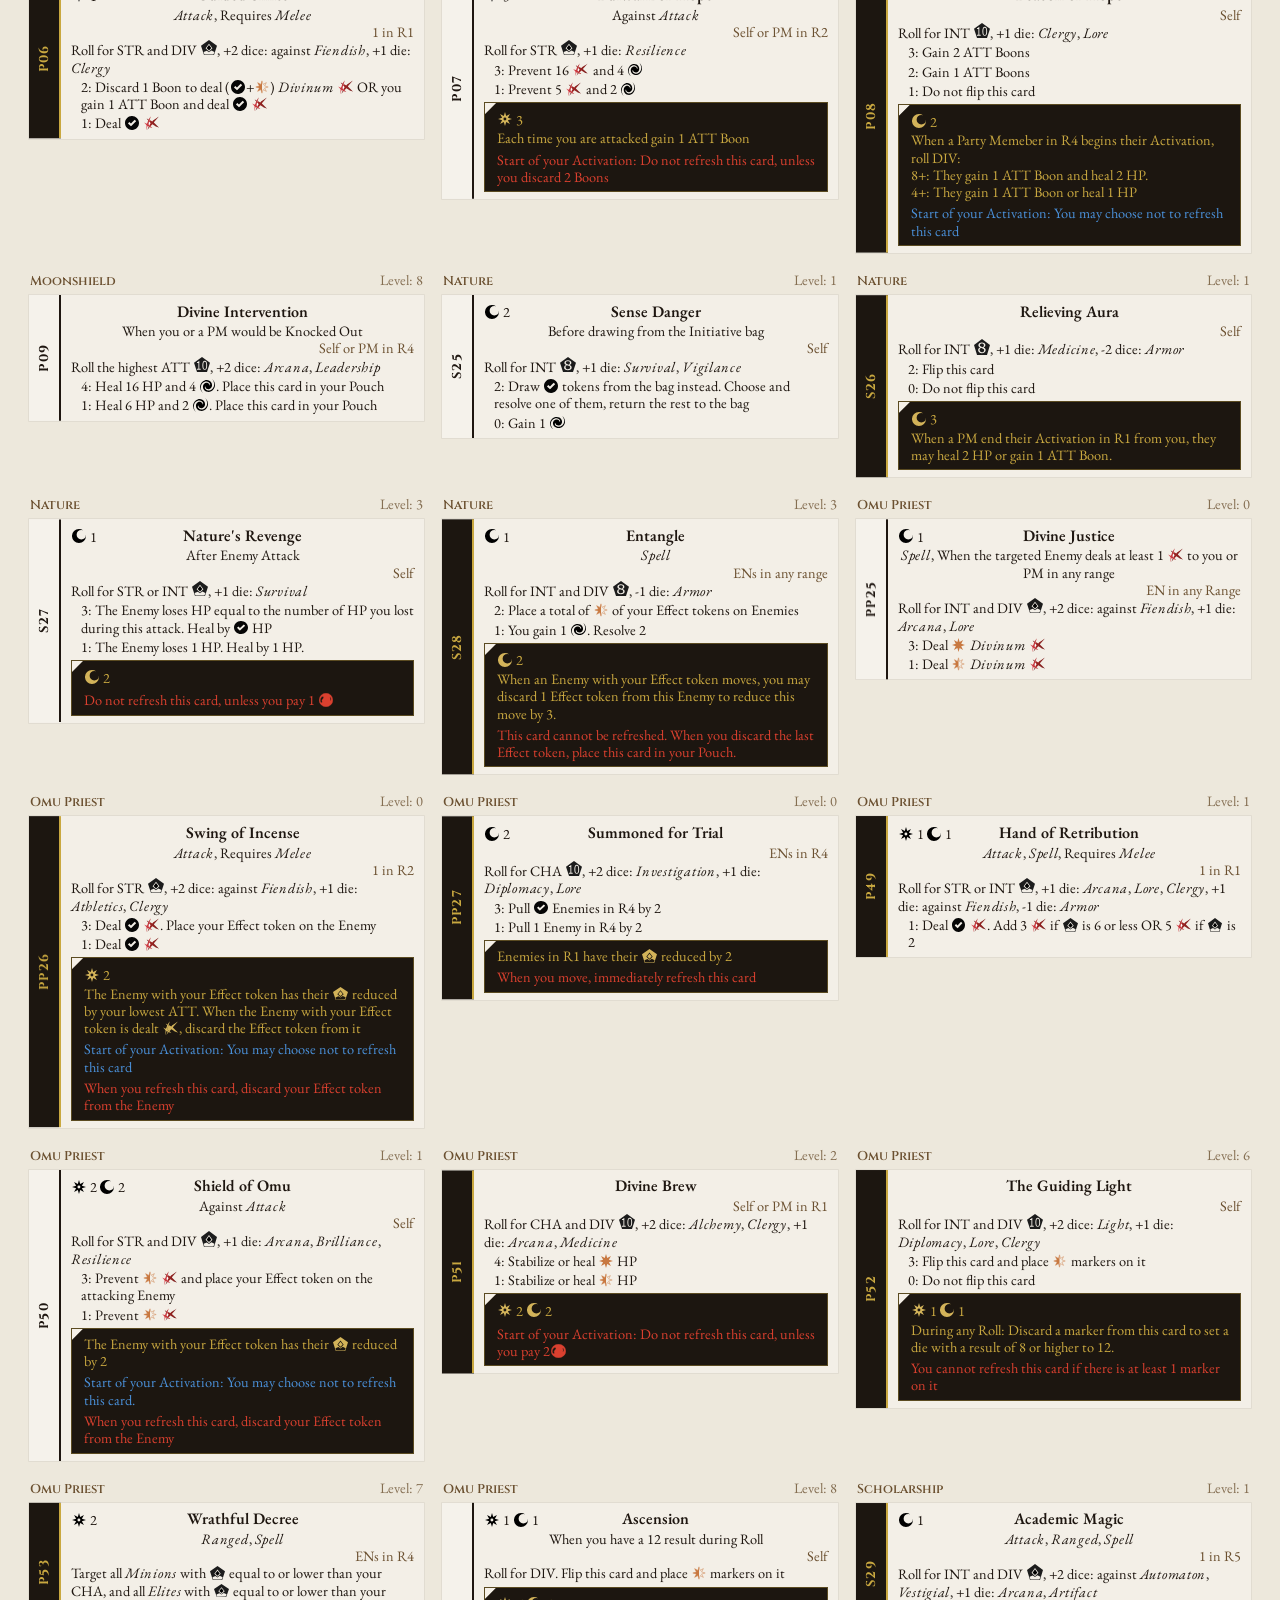
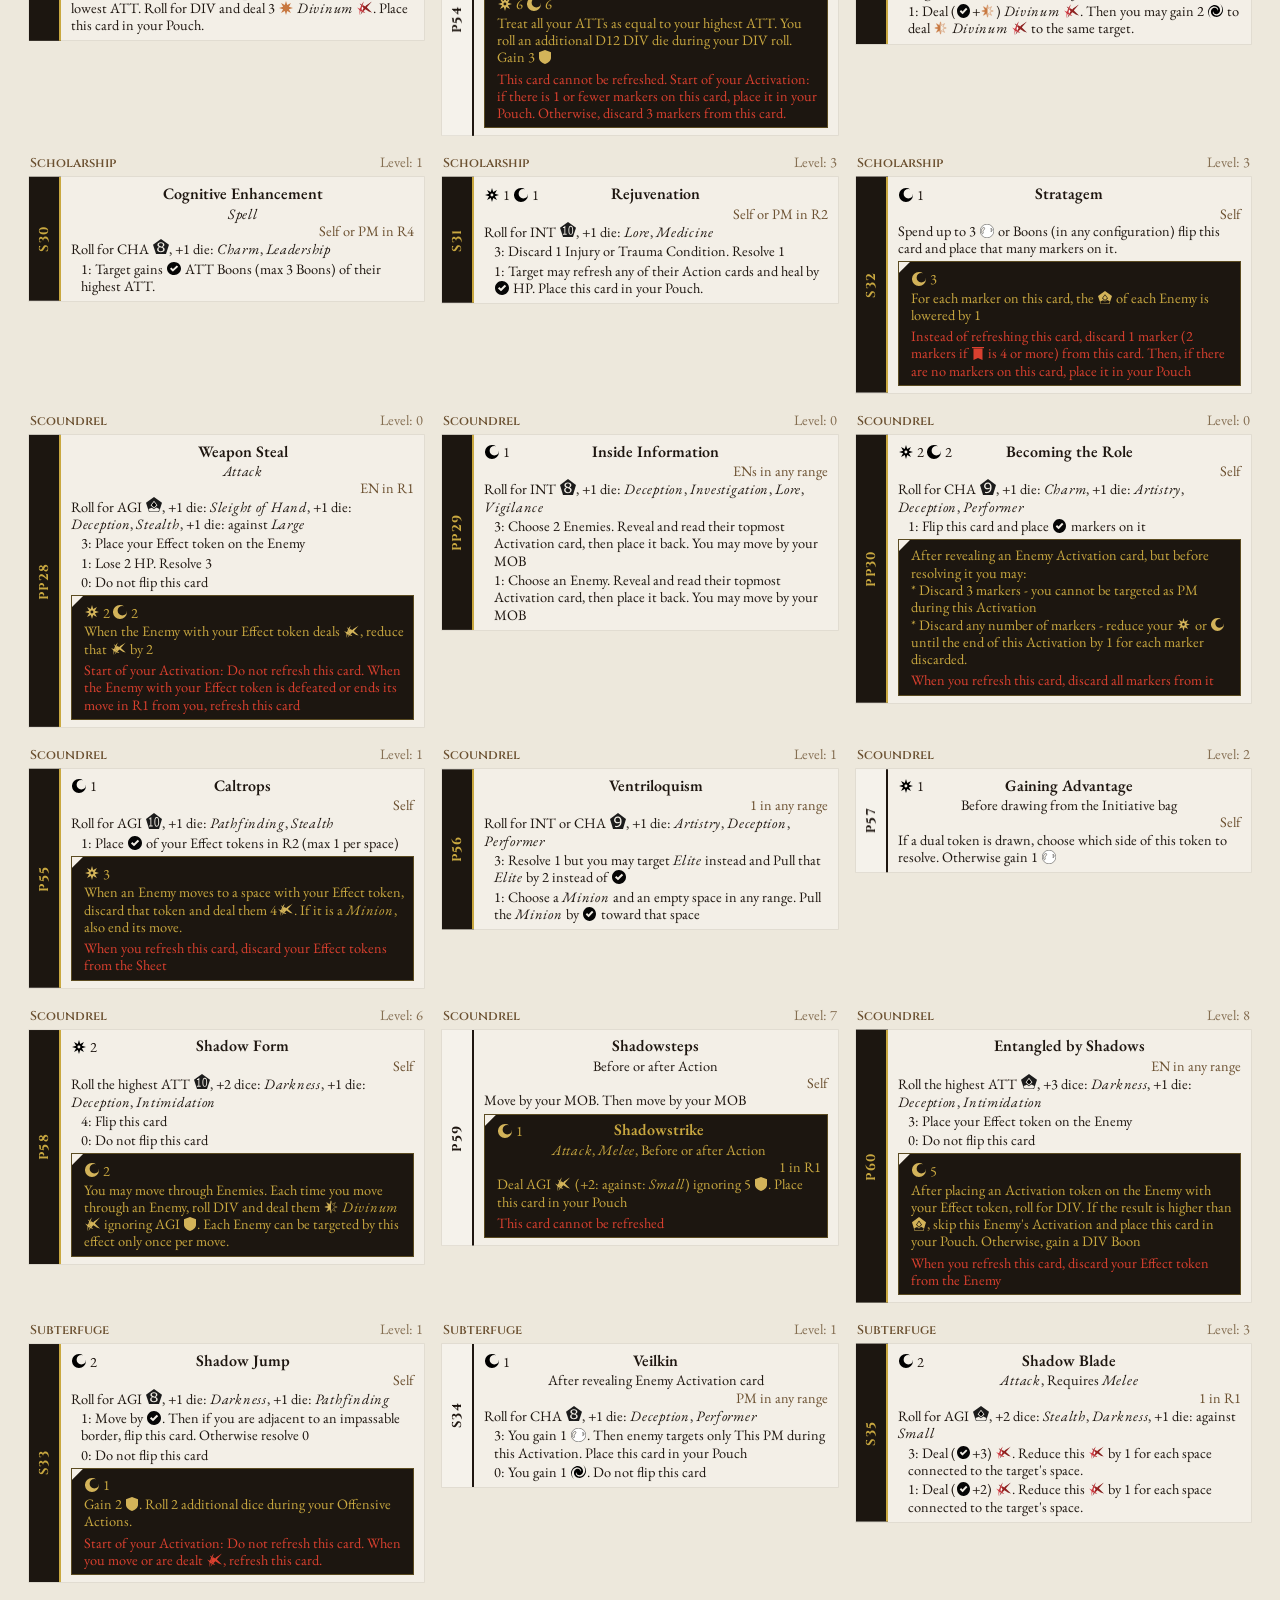
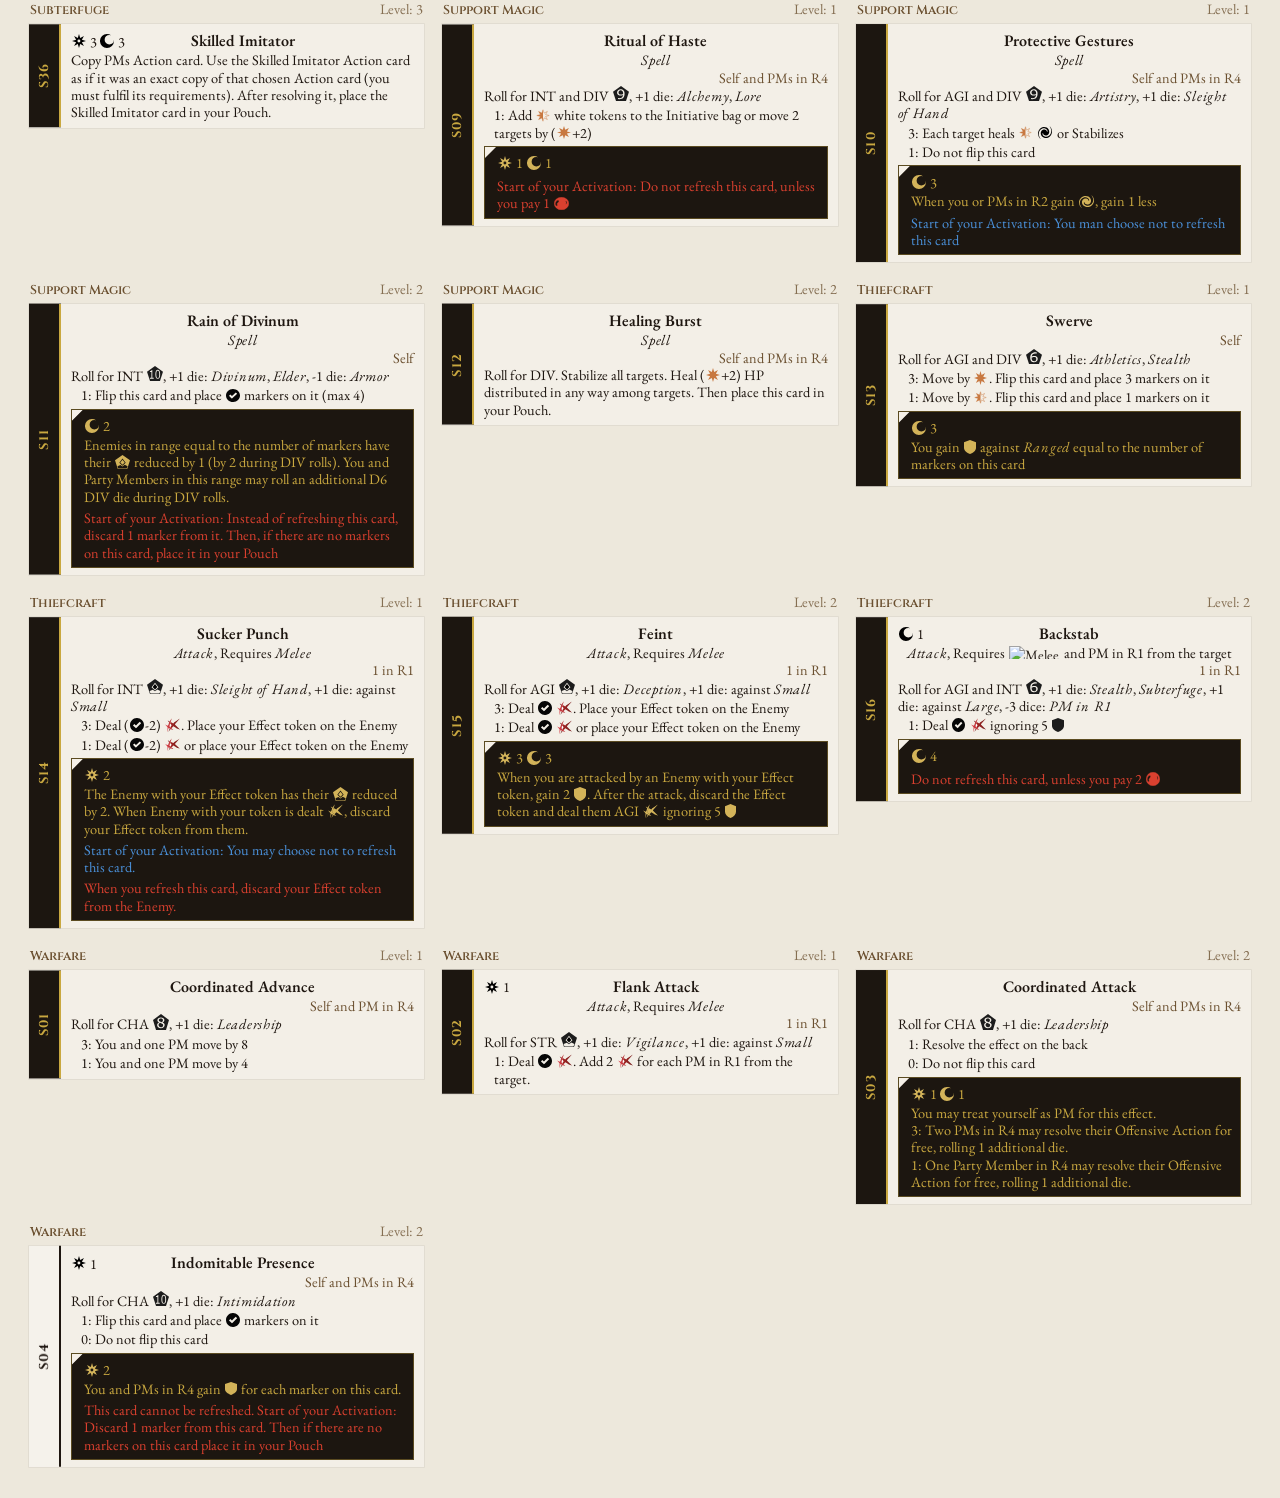
==== commit 082deee9: "Add name search to the card database" ====
--- a/cardDatabase.html
+++ b/cardDatabase.html
@@ -25,6 +25,10 @@
       <div class="controls-section">
         <h2>Filter</h2>
         <div class="filter-grid">
+          <div class="filter-group">
+            <label for="filterName">Name:</label>
+            <input type="text" id="filterName" placeholder="Any">
+          </div>
           <div class="filter-group">
             <label for="filterTree">Tree:</label>
             <select id="filterTree">
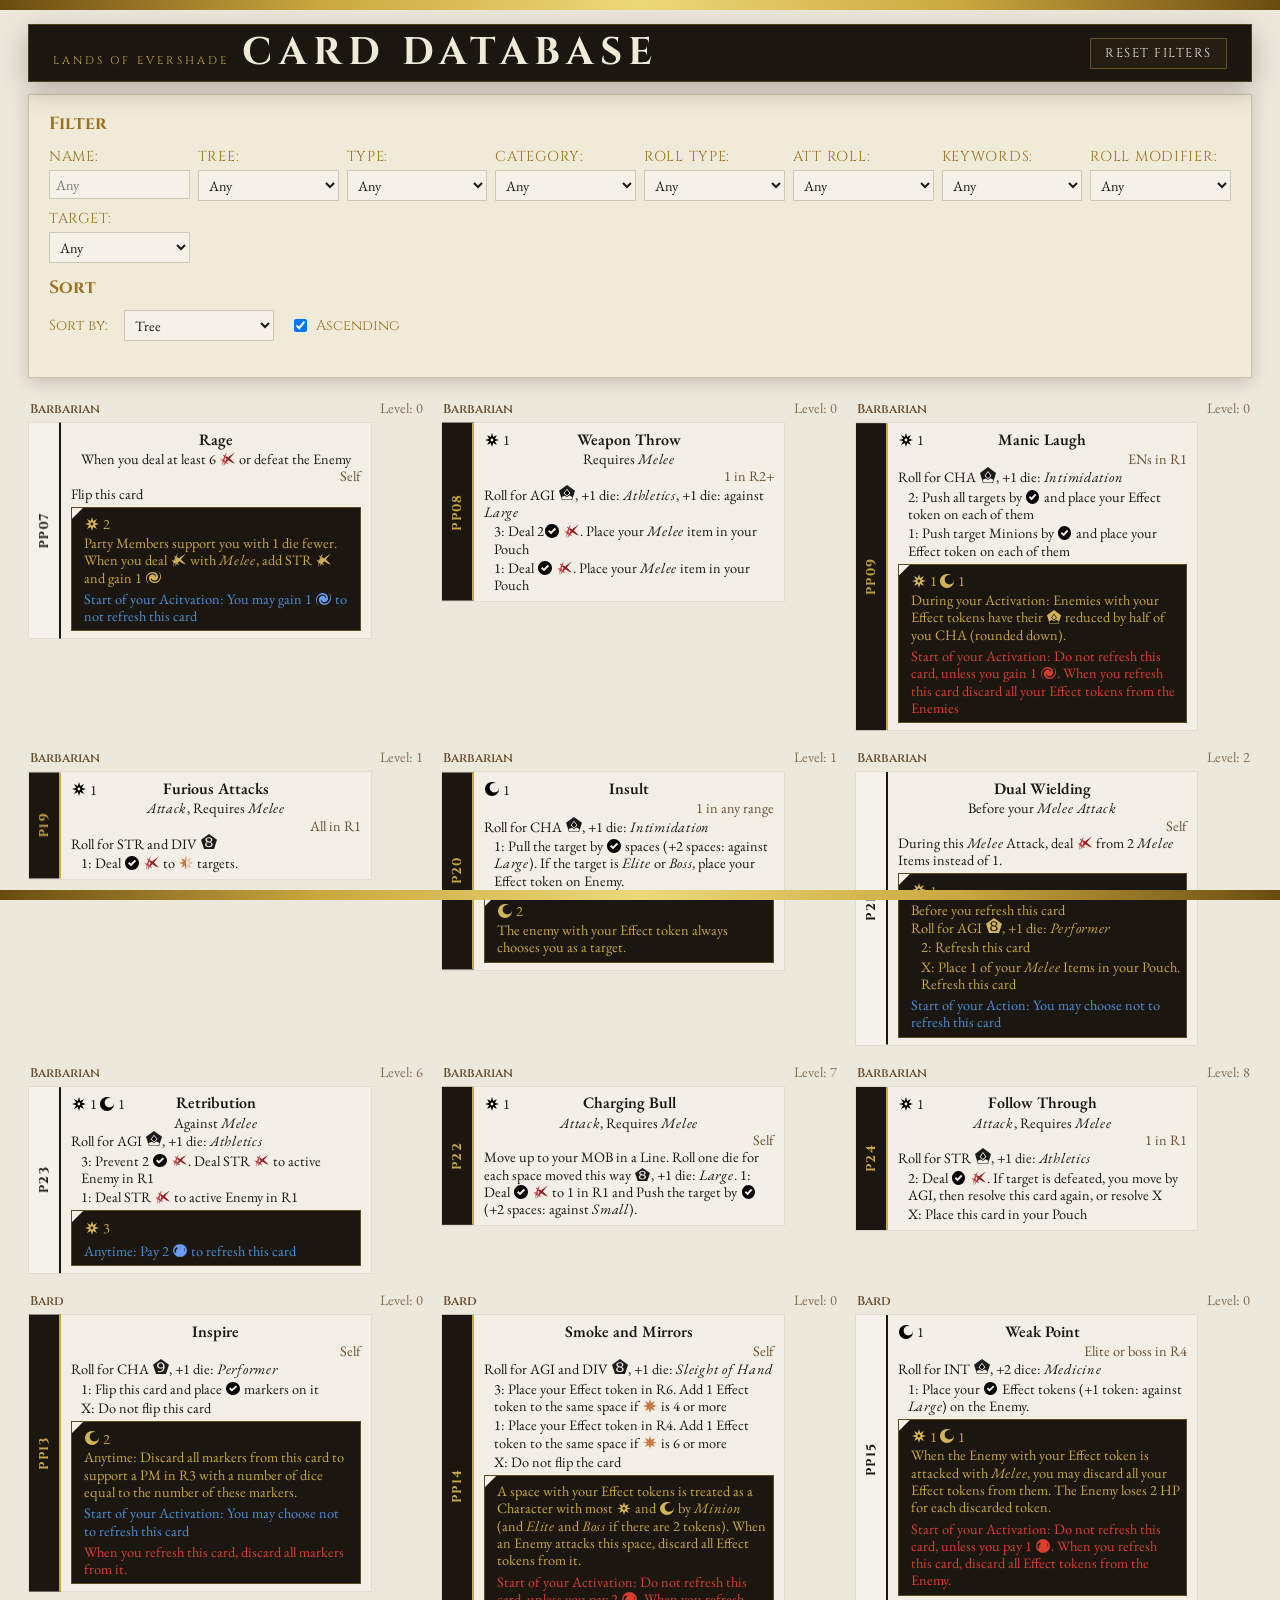
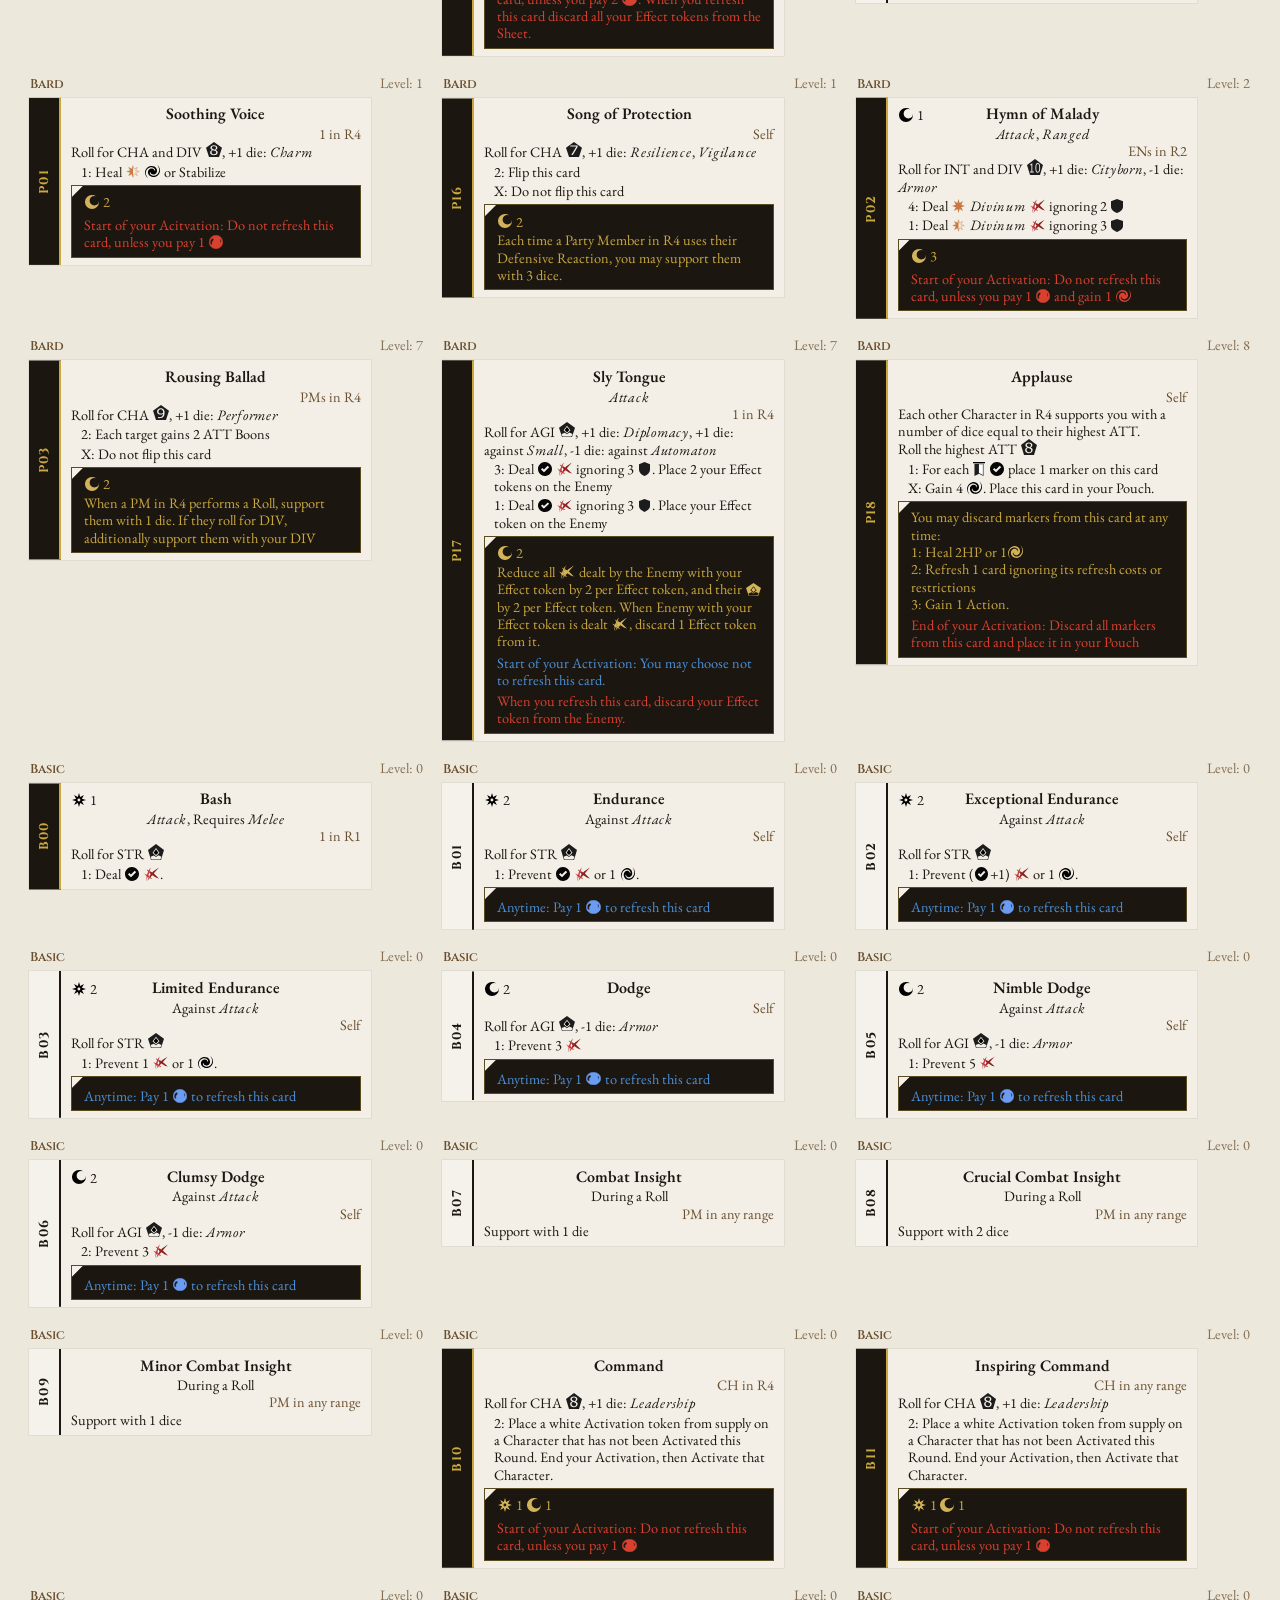
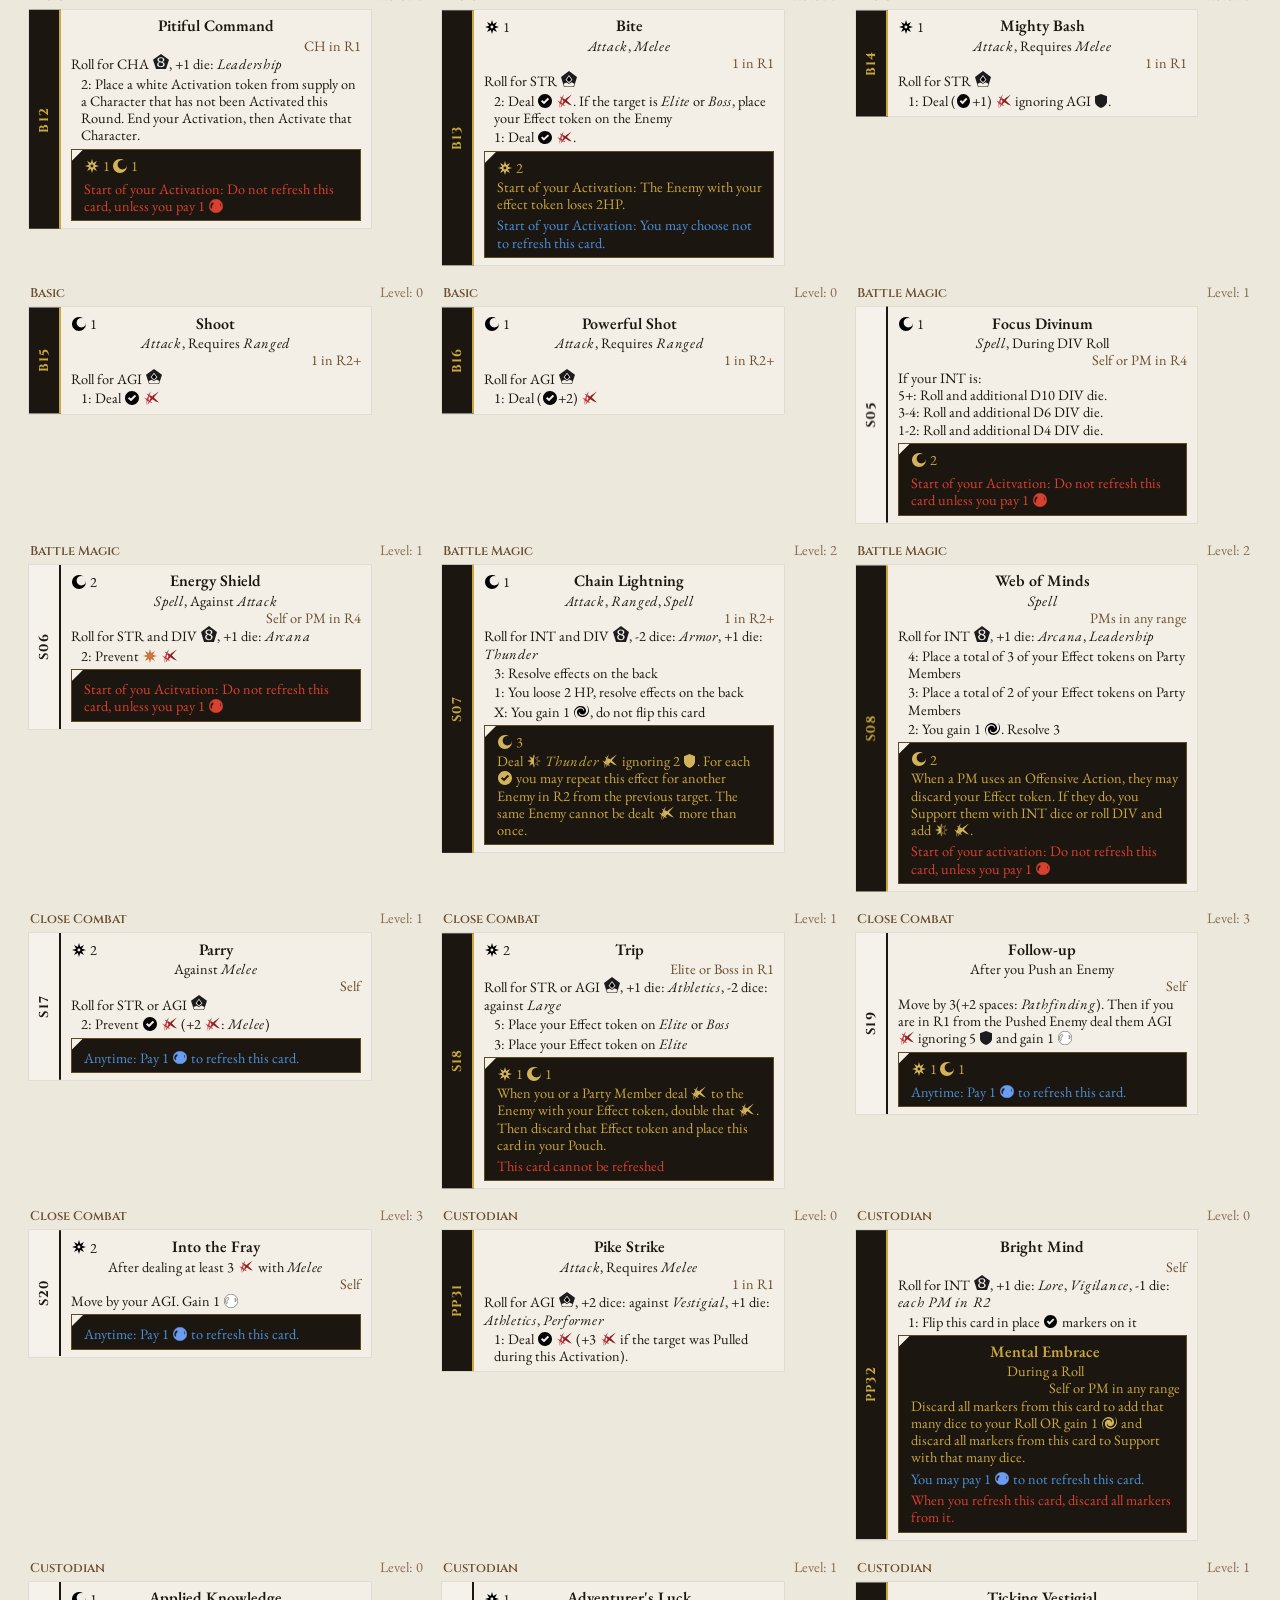
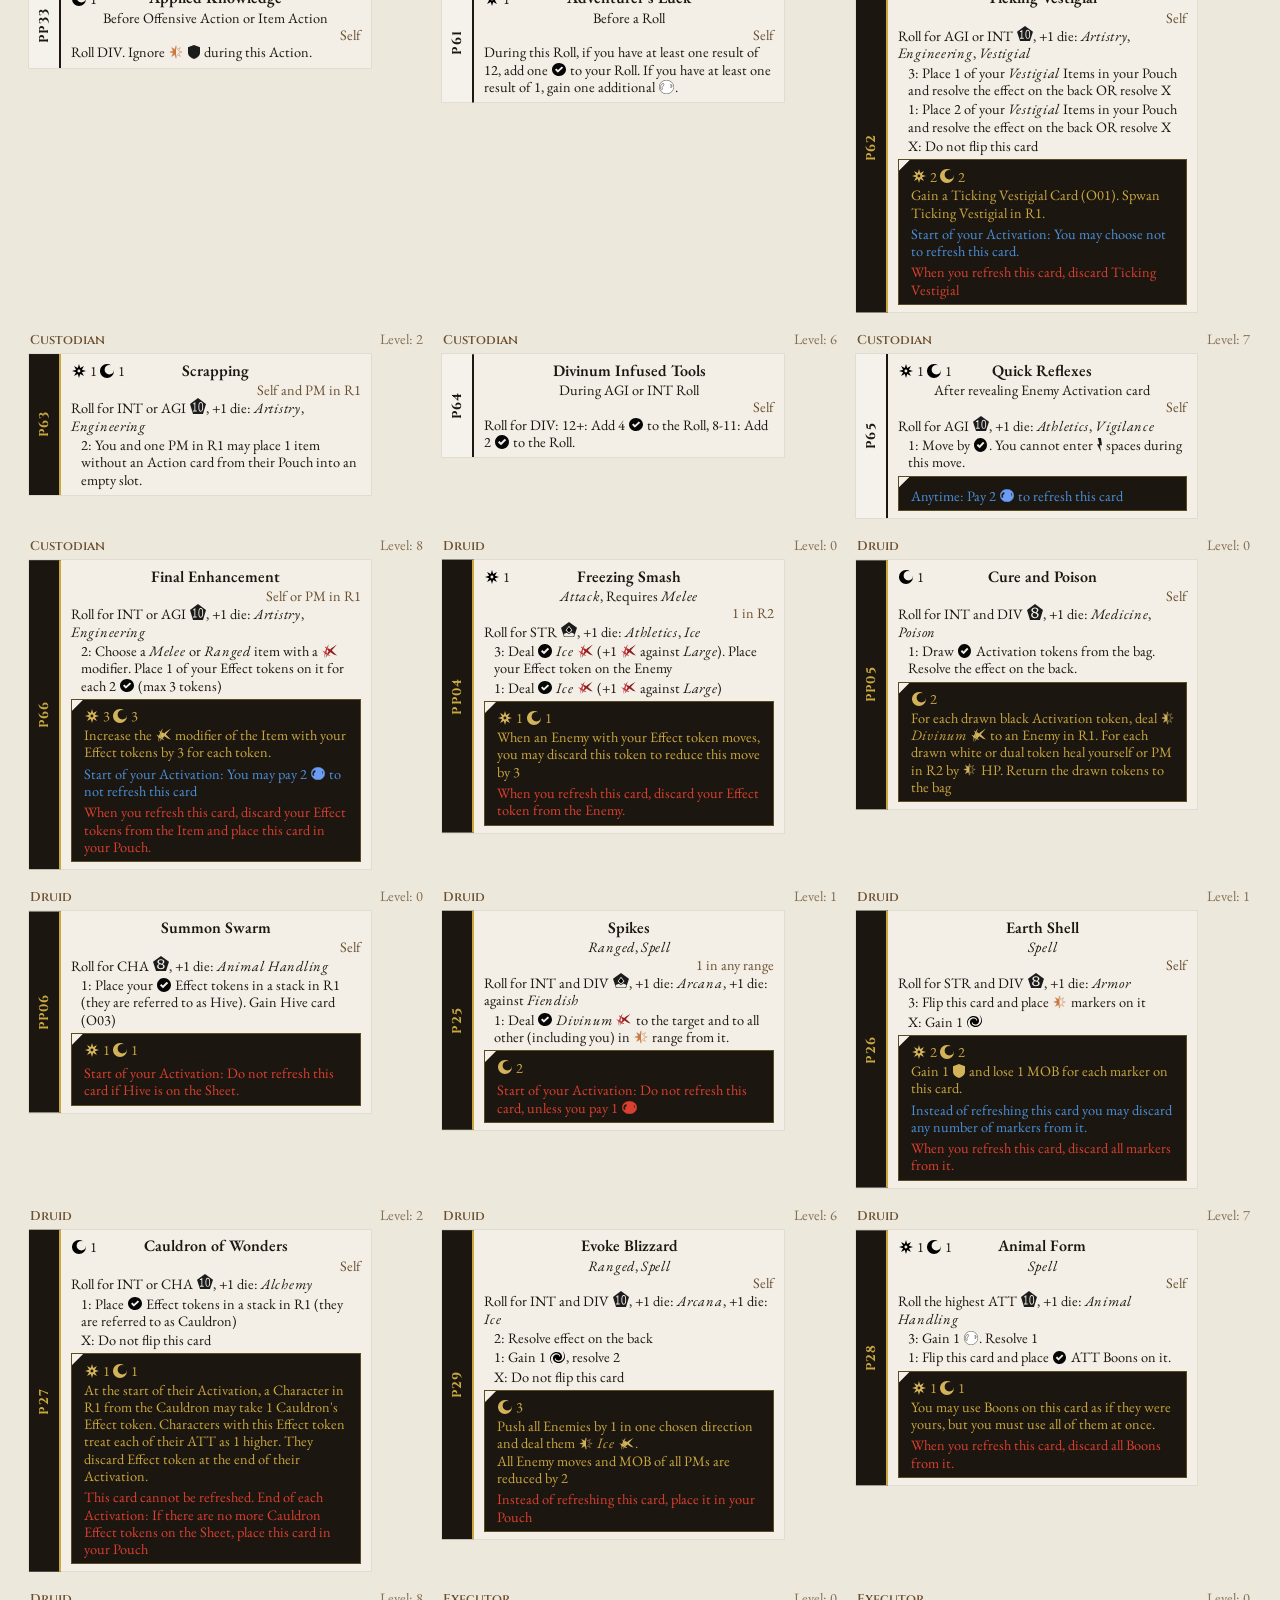
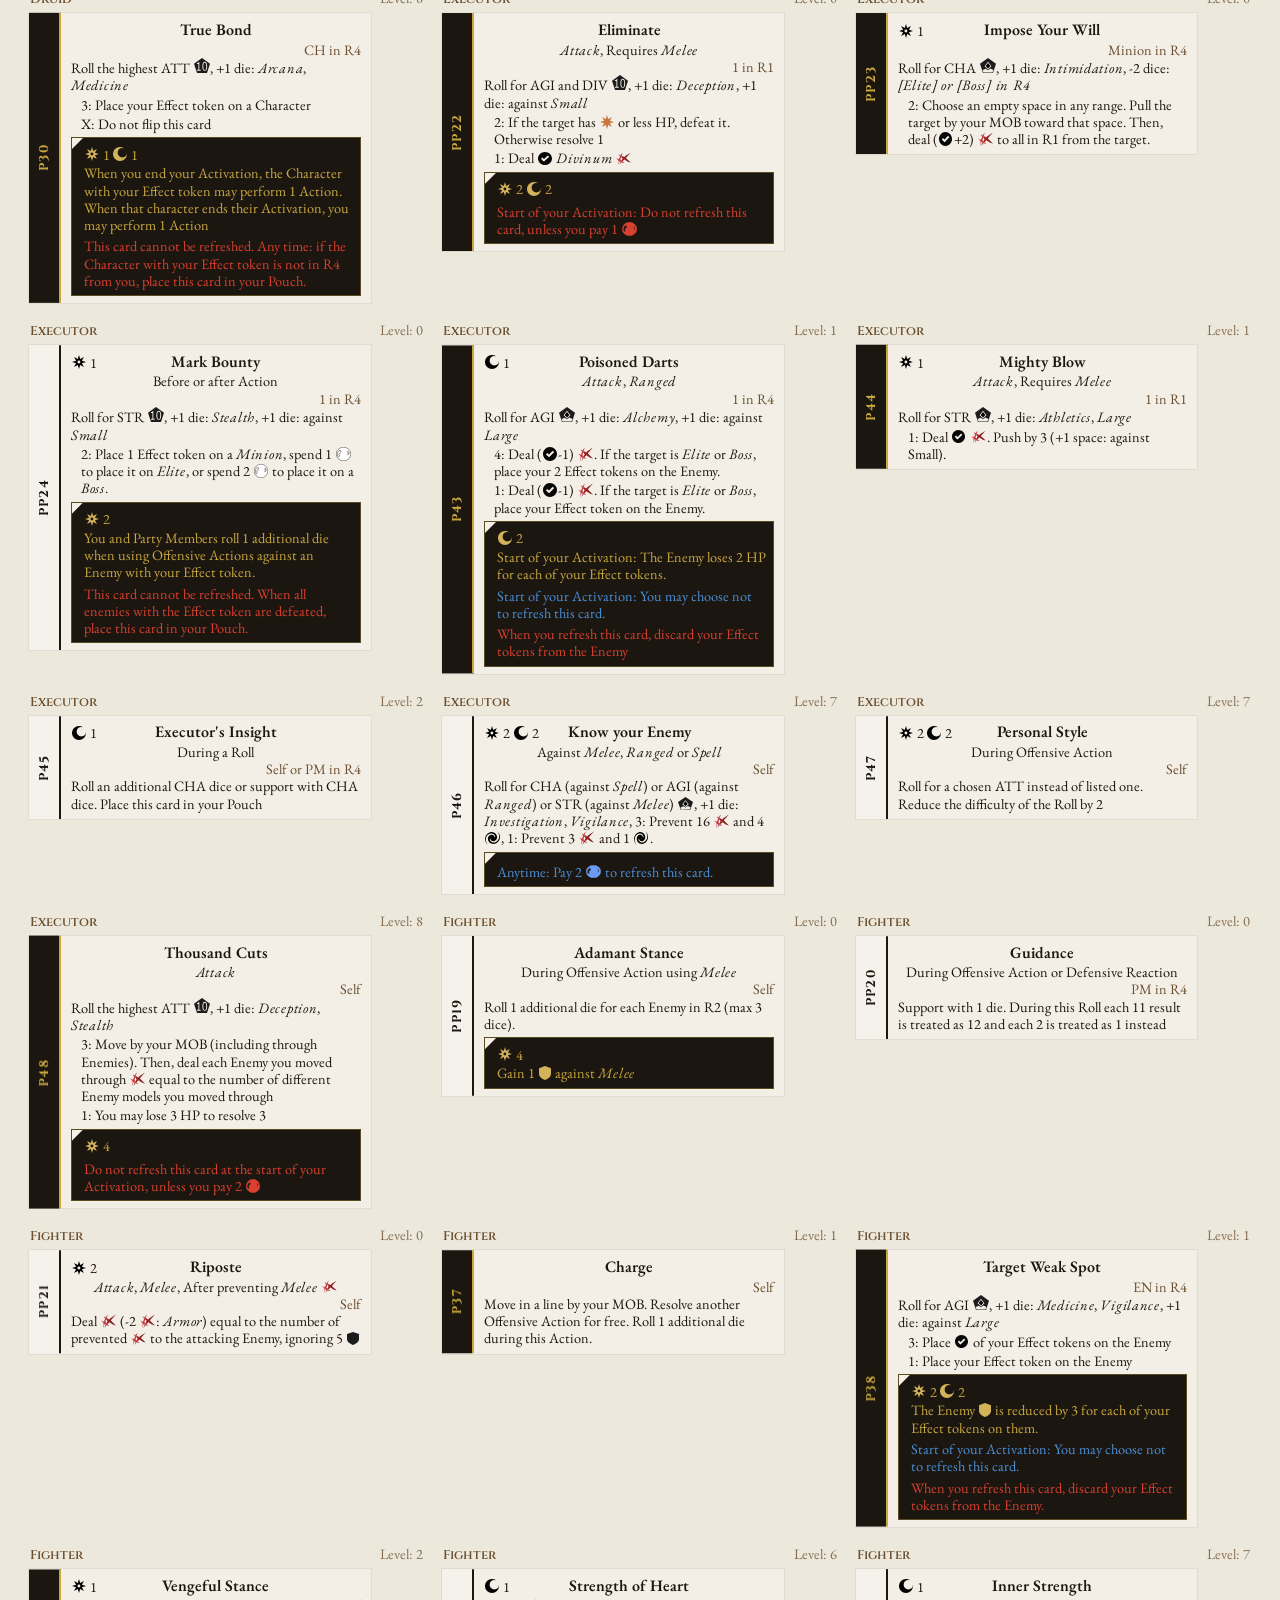
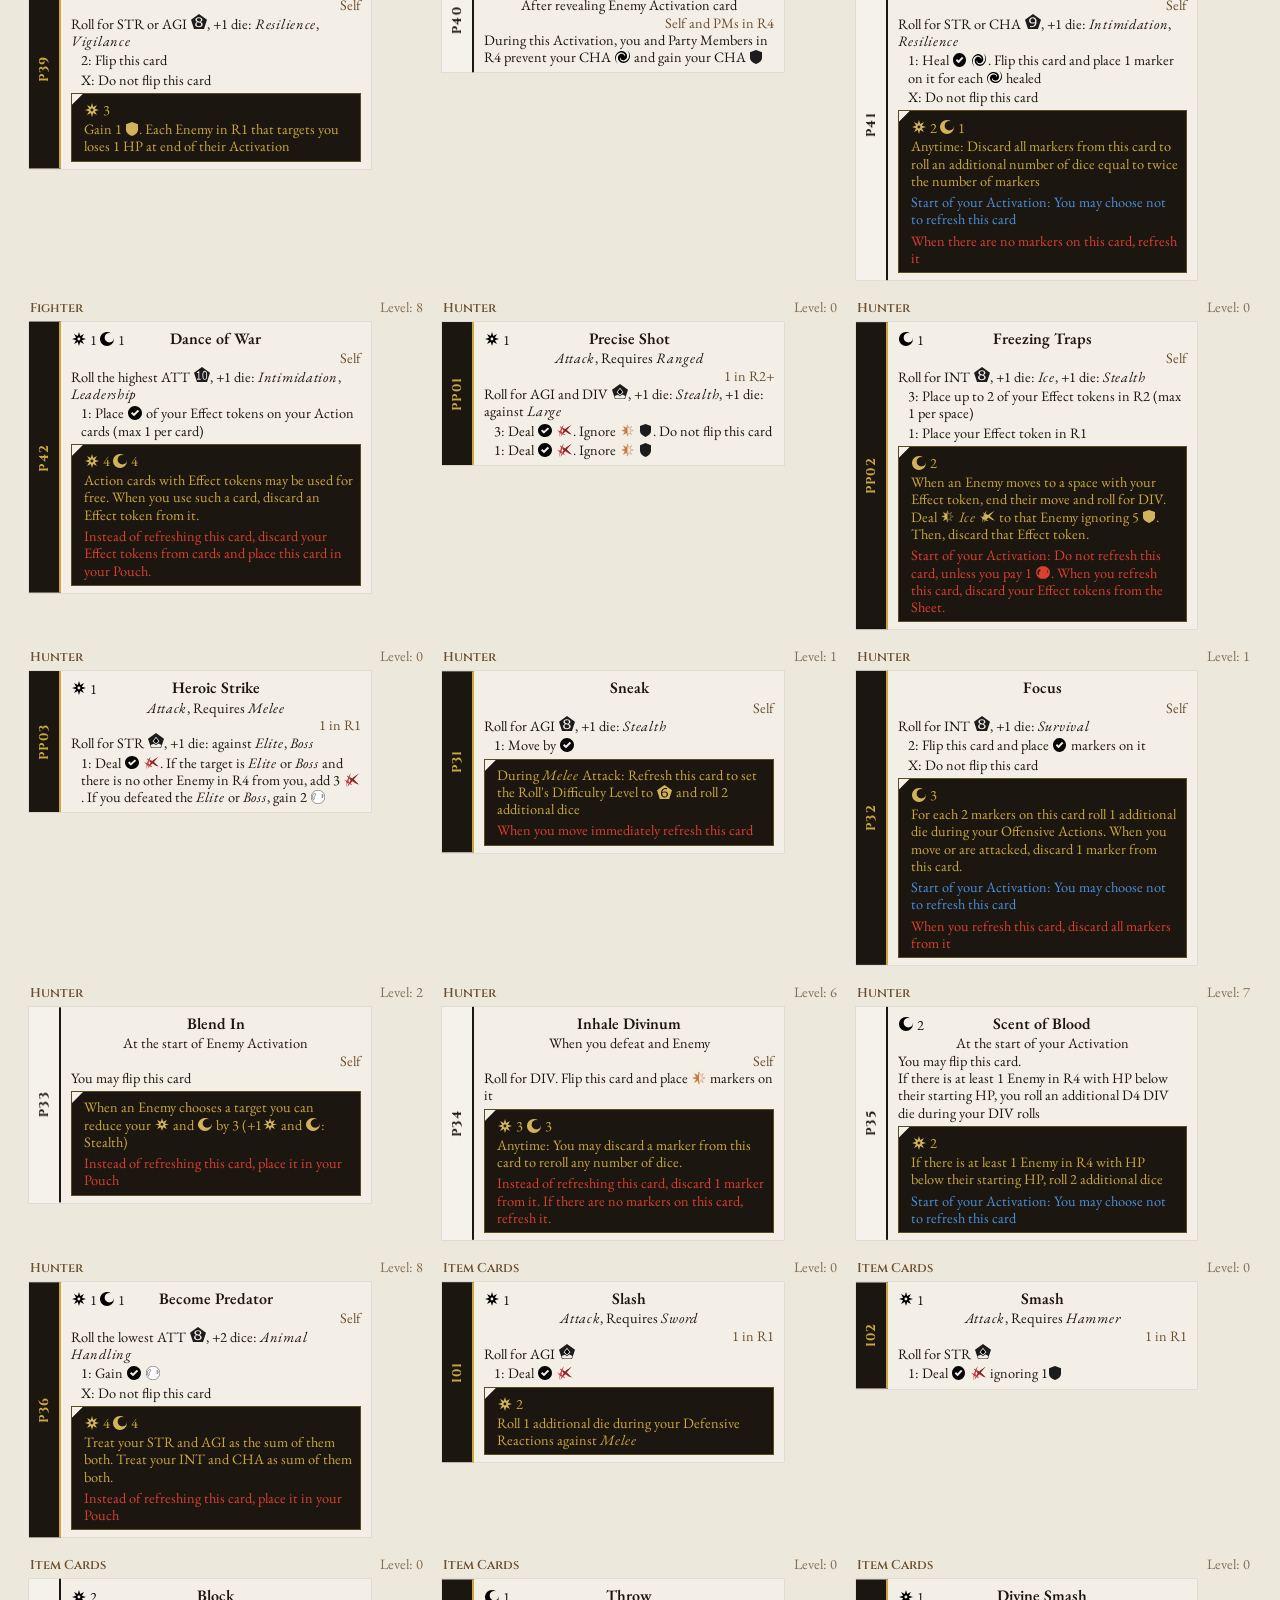
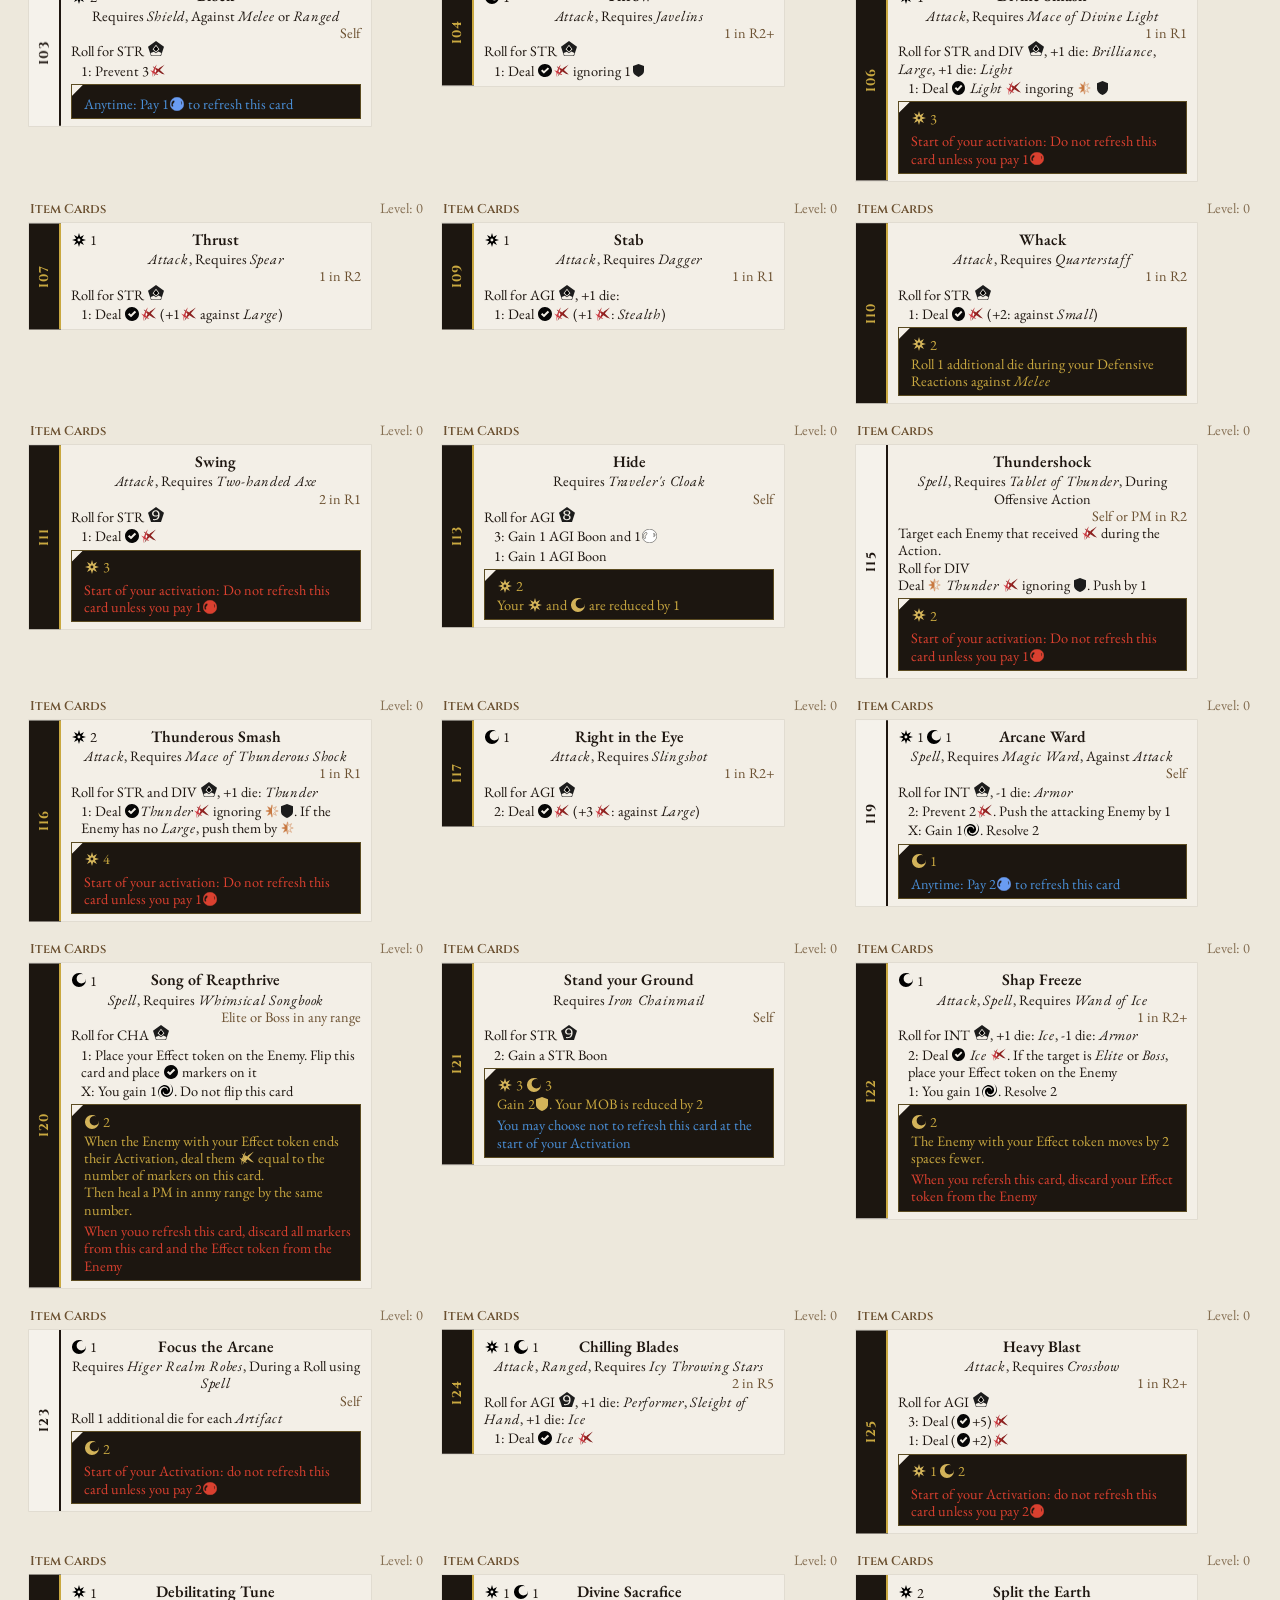
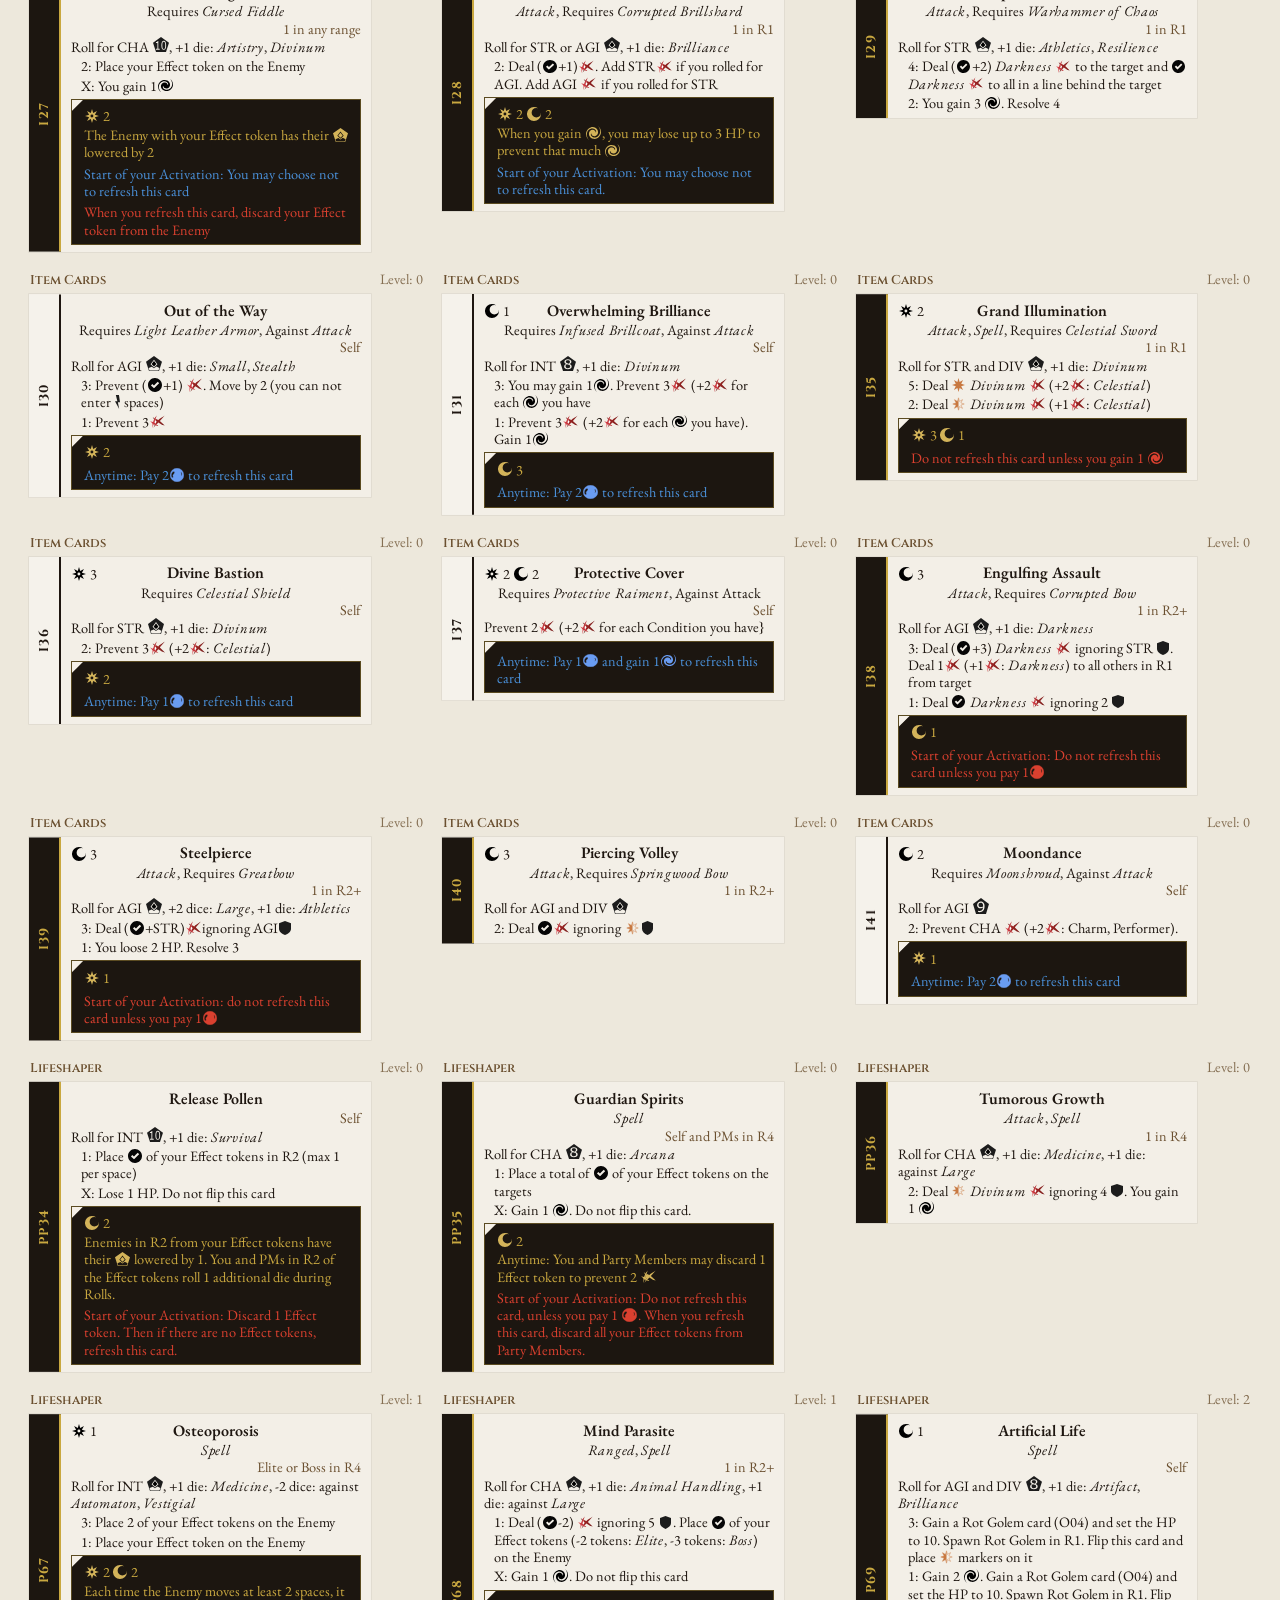
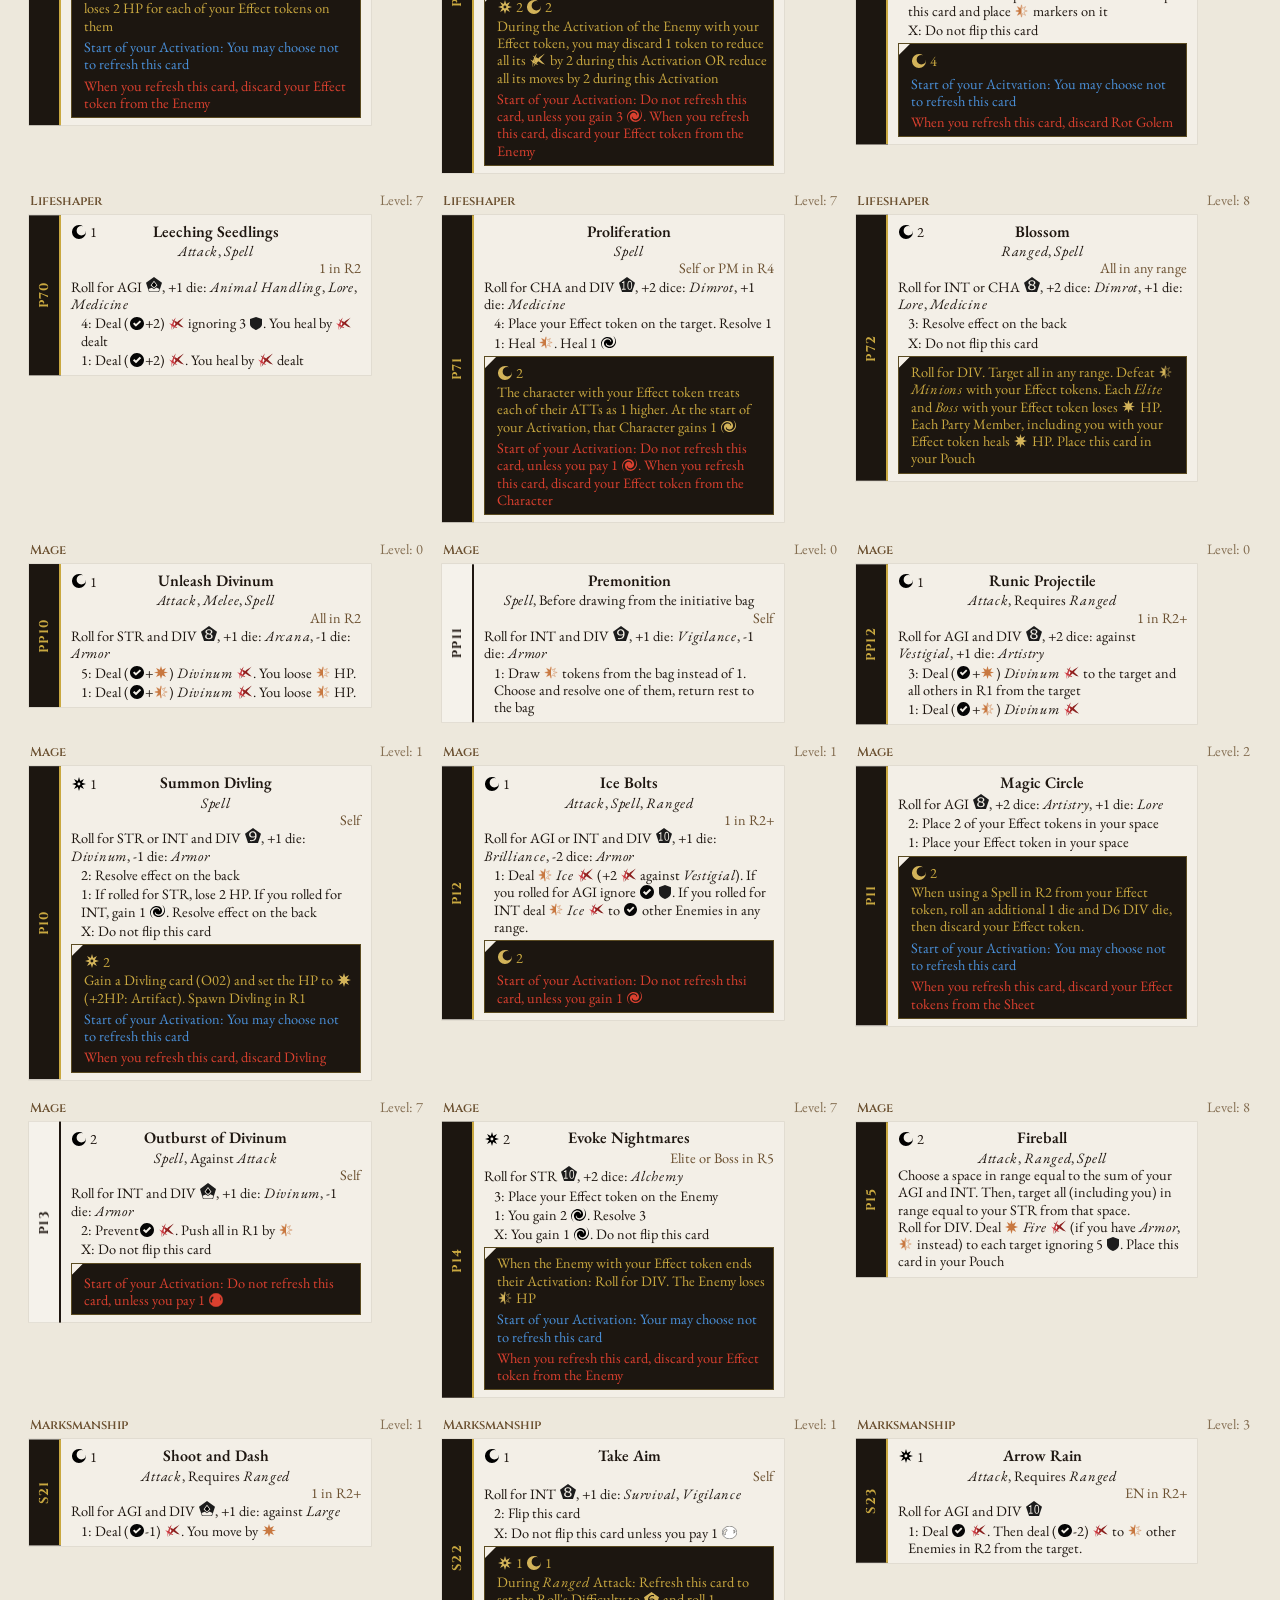
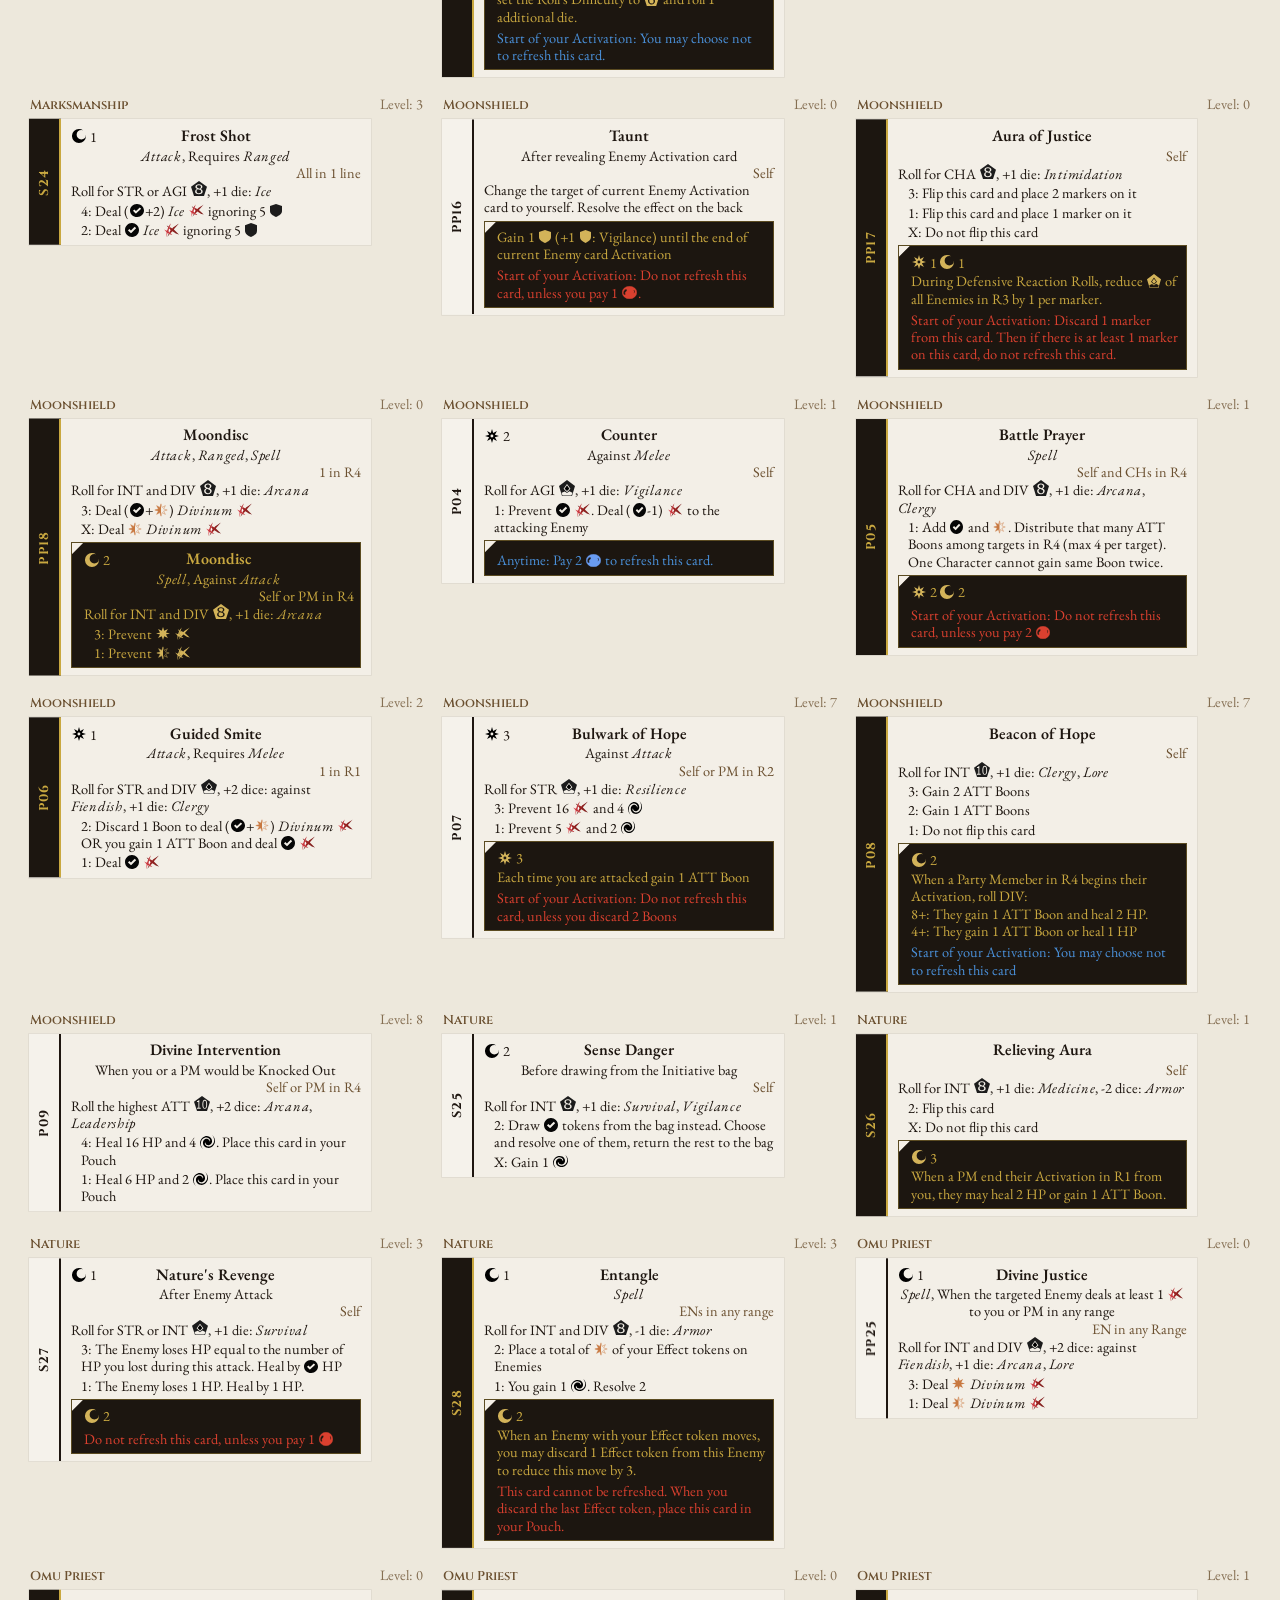
==== commit 502539bb: "Add range filter" ====
--- a/cardDatabase.html
+++ b/cardDatabase.html
@@ -85,6 +85,12 @@
               <option value="">Any</option>
             </select>
           </div>
+          <div class="filter-group">
+            <label for="filterTarget">Target:</label>
+            <select id="filterTarget">
+              <option value="">Any</option>
+            </select>
+          </div>
         </div>
       </div>
 
--- a/styles.css
+++ b/styles.css
@@ -19,7 +19,14 @@
   --shadow:         0 4px 16px rgba(20, 12, 4, 0.18);
   --shadow-lg:      0 8px 28px rgba(20, 12, 4, 0.26);
   --gold-bar-h:     10px;
-  --action-card-width: 280px;
+  /* Approximates the middle .board column's content width (its 1/3 share of
+     .app-shell, since .board's three columns are equal, minus the
+     panel/summary-card/slot padding chain down to the card itself, ~56px) so
+     a card renders at roughly the same size wherever it appears — hotbar,
+     selector popup, mention tooltip — without a JS resize observer measuring
+     anything at runtime. Retune if .board's grid-template-columns or the
+     padding chain above ever change. */
+  --action-card-width: clamp(311px, 33.33vw - 83px, 451px);
 }
 
 * { box-sizing: border-box; }
@@ -159,7 +166,7 @@
 /* Board */
 .board {
   display: grid;
-  grid-template-columns: minmax(300px, 1.08fr) minmax(280px, 0.92fr) minmax(300px, 1fr);
+  grid-template-columns: repeat(3, minmax(300px, 1fr));
   gap: 12px;
   align-items: start;
 }
@@ -265,6 +272,24 @@
 
 .choice-button.is-empty {
   border-color: rgba(201, 168, 64, 0.45);
+}
+
+/* Locked: distinct from plain :disabled dimming — a game-rule threshold isn't
+   met yet, not merely "no options available right now". */
+.choice-button.is-locked {
+  background-image: repeating-linear-gradient(
+    135deg,
+    rgba(120, 110, 90, 0.10),
+    rgba(120, 110, 90, 0.10) 6px,
+    transparent 6px,
+    transparent 12px
+  );
+  border-color: rgba(120, 110, 90, 0.32);
+}
+.choice-button.is-locked .choice-label,
+.choice-button.is-locked .choice-main,
+.choice-button.is-locked .choice-detail {
+  color: var(--muted);
 }
 
 /* Accent / selected: dark band style like handbook section headers */
@@ -304,6 +329,112 @@
   border-bottom: 1px solid rgba(201, 168, 64, 0.22);
 }
 
+/* A section title with a trailing "N in pouch" note (Skills/Items/Action
+   Card Hotbar) — the header itself carries the underline so it spans the
+   whole row instead of just the h3's own width. */
+.summary-card-header {
+  display: flex;
+  align-items: baseline;
+  justify-content: space-between;
+  gap: 8px;
+  margin-bottom: 8px;
+  padding-bottom: 5px;
+  border-bottom: 1px solid rgba(201, 168, 64, 0.22);
+}
+.summary-card-header h3 {
+  margin-bottom: 0;
+  padding-bottom: 0;
+  border-bottom: none;
+}
+.pouch-count {
+  font-family: 'EB Garamond', serif;
+  font-size: 0.78rem;
+  color: var(--muted);
+  white-space: nowrap;
+  background: none;
+  border: none;
+  padding: 0;
+}
+
+/* Only rendered as a <button> when the pouch has something to browse. */
+button.pouch-count {
+  cursor: pointer;
+  text-decoration: underline;
+  text-decoration-color: rgba(107, 80, 48, 0.35);
+  text-underline-offset: 2px;
+}
+button.pouch-count:hover,
+button.pouch-count:focus-visible {
+  color: var(--gold-text);
+  text-decoration-color: currentColor;
+  outline: none;
+}
+
+.slot-grid {
+  display: grid;
+  gap: 6px;
+  grid-template-columns: repeat(auto-fill, minmax(130px, 1fr));
+}
+
+/* Items/Action Card Hotbar: one row per slot, full width — an occupied slot
+   renders its actual item/action-card element (same as before this feature),
+   so rows need to stretch full width rather than sit in a compact grid. */
+.slot-list {
+  display: flex;
+  flex-direction: column;
+  gap: 8px;
+}
+
+.slot-full-button {
+  display: block;
+  width: 100%;
+  text-align: left;
+  background: none;
+  border: 1px solid transparent;
+  padding: 4px;
+  border-radius: 2px;
+  cursor: pointer;
+  transition: border-color 130ms ease, background 130ms ease;
+}
+.slot-full-button:hover,
+.slot-full-button:focus-visible {
+  border-color: rgba(201, 168, 64, 0.4);
+  background: rgba(250, 244, 230, 0.5);
+  outline: none;
+}
+
+.slot-full-label {
+  font-family: 'Cinzel', serif;
+  font-size: 0.68rem;
+  text-transform: uppercase;
+  letter-spacing: 0.16em;
+  color: var(--gold-text);
+  margin-bottom: 4px;
+}
+
+/* Items: a top row of two columns (Hand slots | Head/Chest/Feet) plus a
+   bottom row of the 4 Small slots, instead of one long list — cuts the
+   section's vertical footprint substantially. */
+.item-slot-columns {
+  display: grid;
+  grid-template-columns: 1fr 1fr;
+  gap: 8px;
+}
+
+.item-slot-column {
+  display: flex;
+  flex-direction: column;
+  gap: 8px;
+  min-width: 0;
+}
+
+.item-slot-small-row {
+  display: grid;
+  grid-template-columns: repeat(2, 1fr);
+  gap: 8px;
+  margin-top: 8px;
+}
+
 .summary-stat-group {
   display: grid;
   gap: 6px;
@@ -362,20 +493,6 @@
   gap: 5px;
   margin: 0; padding: 0;
   list-style: none;
-}
-
-.free-upgrades-chip {
-  display: inline-block;
-  margin-bottom: 8px;
-  padding: 4px 10px;
-  background: rgba(201, 168, 64, 0.12);
-  border: 1px solid rgba(201, 168, 64, 0.38);
-  color: var(--gold-text);
-  font-family: 'Cinzel', serif;
-  font-size: 0.7rem;
-  text-transform: uppercase;
-  letter-spacing: 0.14em;
-  font-weight: 600;
 }
 
 .list-item {
@@ -391,10 +508,14 @@
   color: var(--ink);
 }
 
+/* Always stacked (name/details above, effect/card below) — consistent
+   across every context this renders in (equipped-item panels, the selector
+   overlay, the item database), regardless of how wide that context is. */
 .item-preview {
   display: flex;
+  flex-direction: column;
+  align-items: stretch;
   gap: 8px;
-  align-items: center;
   width: 100%;
   min-width: 0;
   padding: 6px 9px;
@@ -410,7 +531,17 @@
   align-content: center;
 }
 
+.item-name-row {
+  position: relative;
+  display: flex;
+  align-items: center;
+  min-height: 1.4em;
+}
+
 .item-name {
+  position: absolute;
+  left: 0;
+  right: 0;
   font-family: 'EB Garamond', serif;
   font-size: 1rem;
   font-weight: 600;
@@ -418,6 +549,19 @@
   color: var(--ink);
   line-height: 1.3;
   overflow-wrap: anywhere;
+}
+
+/* Item tier: a small outline shape in the corner of the name row — circle/
+   triangle/square/rhombus/star for Basic/Common/Uncommon/Rare/Quest. */
+.item-tier-icon {
+  display: inline-block;
+  flex-shrink: 0;
+  width: 10px;
+  height: 10px;
+  fill: none;
+  stroke: black;
+  stroke-width: 1;
+  overflow: visible;
 }
 
 .item-keywords {
@@ -437,8 +581,8 @@
 }
 
 .item-effect {
-  flex-shrink: 0;
-  width: 260px;
+  width: 100%;
+  flex-shrink: 1;
 }
 
 /* Action Card Categories */
@@ -477,7 +621,8 @@
 /* Action card full layout (inline in Action Cards list) */
 .action-card-full {
   display: flex;
-  width: 100%;
+  width: var(--action-card-width, 280px);
+  max-width: 100%;
   border: 1px solid rgba(70, 48, 12, 0.1);
   border-radius: 1px;
   background: rgba(255, 255, 255, 0.32);
@@ -534,12 +679,13 @@
 
 .action-card-name {
   position: absolute;
-  left: 50%;
-  transform: translateX(-50%);
+  left: 0;
+  right: 0;
   font-family: 'EB Garamond', serif;
   font-size: 1rem;
   font-weight: 600;
   text-align: center;
+  white-space: nowrap;
   color: var(--ink);
   line-height: 1.3;
 }
@@ -763,10 +909,15 @@
   border-bottom: 1px dotted currentColor;
 }
 
+/* position:fixed with left/top set by JS (displayPartsDom.js) from the
+   mention's own bounding rect, rather than position:absolute relative to the
+   mention itself — the mention commonly sits inside a box that clips
+   overflow (an item's bordered effect text, a scrollable selector sheet),
+   which would otherwise cut the tooltip off. Reparented to <body> while
+   hovered for the same reason: overflow:hidden clips fixed-position
+   descendants too as long as they remain in that ancestor's subtree. */
 .action-card-mention-tooltip {
-  position: absolute;
-  left: 0;
-  top: calc(100% + 4px);
+  position: fixed;
   z-index: 50;
   width: var(--action-card-width, 280px);
   max-width: calc(100vw - 24px);
@@ -786,7 +937,7 @@
   box-shadow: var(--shadow-lg);
 }
 
-.action-card-mention:hover .action-card-mention-tooltip {
+.action-card-mention-tooltip.is-visible {
   opacity: 1;
   transform: translateY(0);
 }
@@ -1096,6 +1247,9 @@
   .board { grid-template-columns: 1fr; }
   .panel { min-width: 0; }
   .choice-grid.two-up { grid-template-columns: repeat(2, minmax(0, 1fr)); }
+  /* .board is now a single stacked column spanning the full app-shell width
+     rather than a fr-share of it — same padding-chain fudge as above. */
+  :root { --action-card-width: calc(100vw - 2 * clamp(14px, 2.5vw, 28px) - 56px); }
 }
 
 @media (max-width: 900px) {
@@ -1168,16 +1322,6 @@
     align-items: stretch;
   }
 
-  .item-preview {
-    flex-direction: column;
-    align-items: stretch;
-  }
-
-  .item-effect {
-    width: 100%;
-    flex-shrink: 1;
-  }
-
   .tree-title-row,
   .tree-level {
     flex-direction: column;
@@ -1235,13 +1379,16 @@
   color: var(--dark-text);
   text-decoration: none;
   font-family: 'Cinzel', serif;
-  font-size: 0.9rem;
+  font-size: 0.78rem;
   letter-spacing: 0.05em;
-  padding: 6px 12px;
+  padding: 5px 9px;
   border: 1px solid rgba(201, 168, 64, 0.28);
   border-radius: 1px;
   transition: all 200ms ease;
   display: inline-block;
+  white-space: nowrap;
+  width: 136px;
+  text-align: center;
 }
 
 .nav-link:hover,
@@ -1272,8 +1419,8 @@
 
 .filter-grid {
   display: grid;
-  grid-template-columns: repeat(auto-fit, minmax(200px, 1fr));
-  gap: 12px;
+  grid-template-columns: repeat(auto-fit, minmax(140px, 1fr));
+  gap: 8px;
   margin-bottom: 16px;
 }
 
@@ -1291,18 +1438,23 @@
   letter-spacing: 0.05em;
 }
 
-.filter-group select {
-  padding: 6px 8px;
+.filter-group select,
+.filter-group input[type="text"] {
+  padding: 4px 6px;
   background: var(--panel-strong);
   border: 1px solid var(--panel-border);
   color: var(--ink);
-  font-size: 1rem;
+  font-size: 0.9rem;
   border-radius: 1px;
   cursor: pointer;
+  width: 100%;
+  box-sizing: border-box;
 }
 
 .filter-group select:hover,
-.filter-group select:focus {
+.filter-group select:focus,
+.filter-group input[type="text"]:hover,
+.filter-group input[type="text"]:focus {
   border-color: rgba(201, 168, 64, 0.48);
   outline: none;
 }
@@ -1325,11 +1477,11 @@
 }
 
 .sort-group select {
-  padding: 6px 8px;
+  padding: 4px 6px;
   background: var(--panel-strong);
   border: 1px solid var(--panel-border);
   color: var(--ink);
-  font-size: 1rem;
+  font-size: 0.9rem;
   border-radius: 1px;
   cursor: pointer;
   min-width: 150px;
@@ -1358,6 +1510,19 @@
   gap: 16px;
 }
 
+/* Items render about half as wide as a full action card in the middle
+   column (they share a 2-column sub-grid there — .item-slot-columns/
+   .item-slot-small-row) — match that here so more fit per row, instead of
+   reusing the action-card-width-tuned minimum above. */
+.item-database-list {
+  list-style: none;
+  margin: 0;
+  padding: 0;
+  display: grid;
+  grid-template-columns: repeat(auto-fill, minmax(calc(var(--action-card-width, 280px) / 2 - 4px), 1fr));
+  gap: 16px;
+}
+
 .card-database-meta {
   display: flex;
   justify-content: space-between;
